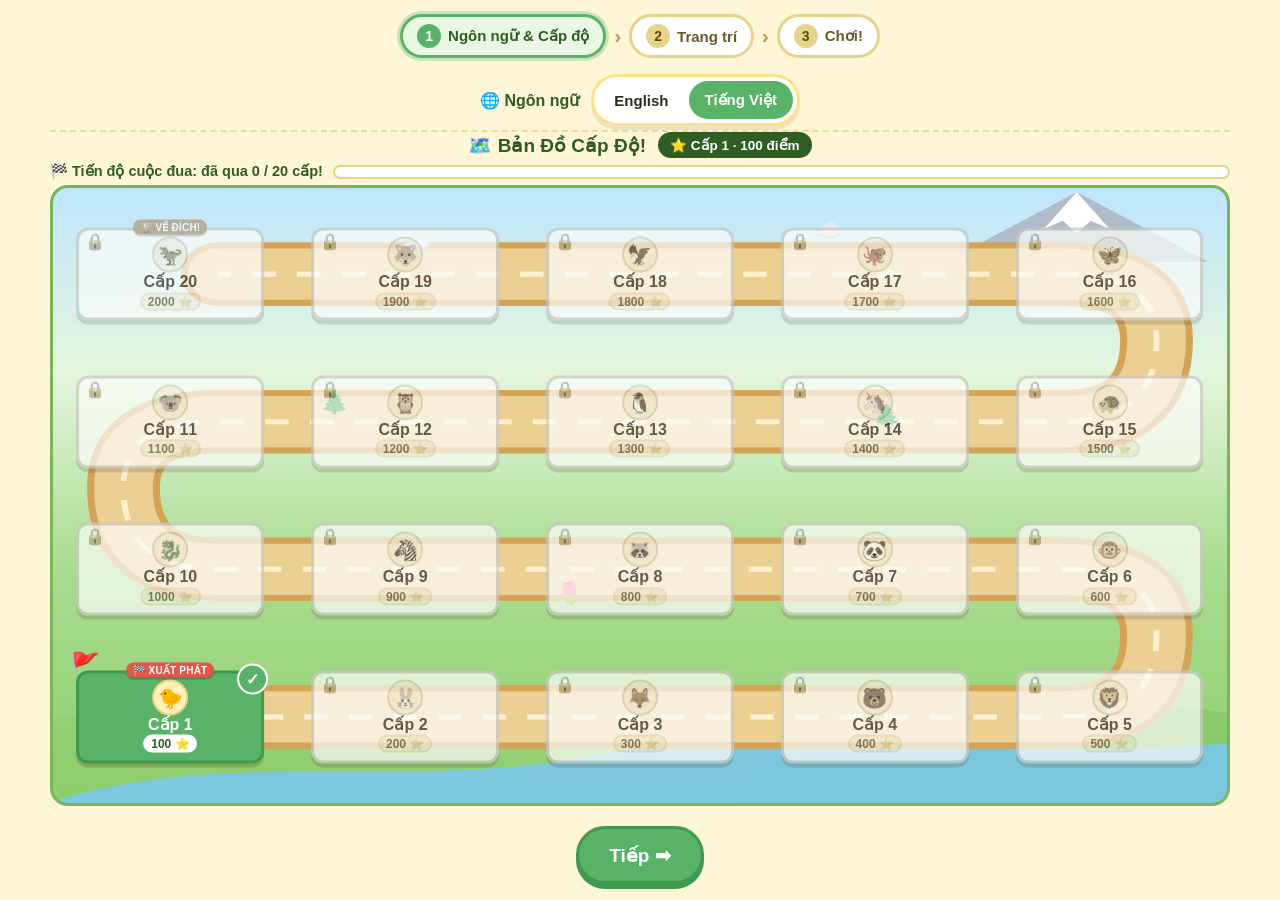
==== chess/index.html @ 185e43aa "feat(chess): add 20-level Chess for Kids game at /chess" ====
<!doctype html>
<html lang="vi">
<head>
<meta charset="utf-8"/>
<meta name="viewport" content="width=device-width, initial-scale=1, viewport-fit=cover"/>
<meta name="color-scheme" content="light dark"/>
<link rel="icon" href="data:,"/>
<title>Chess for Kids</title>
<style>
:root{
  --bg:#eae7de; --panel:#ffffff; --panel2:#f3f1ea; --text:#1f1e1b; --muted:#6f6c66; --line:#ddd8cc;
  --green:#779952; --green-dark:#5d8742; --green-btn:#81b64c; --accent:#779952;
  --light-sq:#eeeed2; --dark-sq:#769656; --selected:#f6f669; --last:rgba(255,213,79,.55); --frame:#5d4630;
  --shadow:0 10px 30px rgba(0,0,0,.14);
}
/* Colours follow the IN-APP Light / Dark / Auto choice ONLY (the
   data-effective-theme attribute the theme code sets on <body>) — never
   the phone's own system setting directly. This block used to flip the
   shared --text / --muted / --panel variables to near-white whenever
   the PHONE was in dark mode, even when the game itself was set to
   Light: every hard-coded white surface (player bars, the game
   buttons, the 2D/3D toggle, Your Moves) kept its white background but
   inherited near-white text — "Pip Gà Con", Đi lại, Lật bàn, Giúp
   mình, Xin hòa and Xin thua all washed out to pale-on-white. Auto
   mode still follows the system, through effectiveTheme() in the
   script, which sets data-effective-theme before these variables are
   read. The dark variable set lives on the body[data-effective-theme=
   "dark"] rule in the dark-theme section below. */
body[data-effective-theme="light"]{ --bg:#eae7de; --panel:#ffffff; --panel2:#fff1b8; --text:#1f1e1b; --muted:#6f6c66; --line:#ddd8cc; --shadow:0 10px 30px rgba(0,0,0,.14); }
*{box-sizing:border-box}
body{margin:0;font-family: -apple-system, BlinkMacSystemFont,"Segoe UI",Helvetica,Arial,sans-serif;background:var(--bg);color:var(--text)}
button,select{font:inherit}
button{min-height:40px}
.app{max-width:1120px;margin:0 auto;padding:16px 14px 28px;display:flex;gap:20px;align-items:flex-start;justify-content:center}
.board-col{flex:1;max-width:640px;min-width:0}
.panel{width:340px;flex-shrink:0;background:var(--panel);border:1px solid var(--line);border-radius:14px;box-shadow:var(--shadow);overflow:hidden}
.player-bar{display:flex;align-items:center;gap:10px;padding:8px 2px}
.avatar{width:38px;height:38px;border-radius:8px;display:grid;place-items:center;font-size:22px;background:#5a4632;color:#fff;flex-shrink:0}
.avatar.you{background:#779952}
.player-meta{flex:1;min-width:0}
.player-name{font-weight:700;font-size:15px;display:flex;gap:8px;align-items:center}
.badge{font-size:11px;font-weight:700;letter-spacing:.04em;text-transform:uppercase;background:var(--panel2);border:1px solid var(--line);padding:2px 6px;border-radius:999px;color:var(--muted)}
.captured{font-size:18px;letter-spacing:1px;line-height:1;min-height:20px;color:var(--text);white-space:nowrap;overflow:hidden;text-overflow:ellipsis}
.captured .cap-b{color:#111;text-shadow:0 0 1px #fff,0 1px 1px rgba(0,0,0,.4)}
.captured .cap-w{color:#fff;text-shadow:0 0 2px #000,0 1px 2px rgba(0,0,0,.6)}
.mat{font-size:13px;color:var(--muted);font-weight:700}
.clock{font-variant-numeric:tabular-nums;font-weight:800;font-size:18px;background:var(--panel);border:1px solid var(--line);padding:6px 10px;border-radius:8px;min-width:76px;text-align:center}
.clock.low{background:#b33a2b;color:#fff;border-color:#b33a2b}
.clock.active{outline:2px solid var(--green)}
.board-row{display:flex;gap:10px;align-items:stretch}
.eval-track{width:22px;background:#403f3d;border-radius:6px;position:relative;overflow:hidden;flex-shrink:0;border:1px solid rgba(0,0,0,.25)}
.eval-fill{position:absolute;left:0;right:0;bottom:0;background:#f8f8f8;transition:height .35s ease}
.eval-label{position:absolute;left:50%;transform:translateX(-50%);font-size:10px;font-weight:800;z-index:2}
.eval-label.top{top:4px;color:#f8f8f8}.eval-label.bot{bottom:4px;color:#222}
.board{flex:1;aspect-ratio:1/1;display:grid;grid-template-columns:repeat(8,1fr);grid-template-rows:repeat(8,1fr);border-radius:10px;overflow:hidden;box-shadow:var(--shadow);border:4px solid var(--frame);user-select:none;touch-action:manipulation;position:relative;background:var(--dark-sq)}
/* ---- view toolbar + 3D stage ---- */
.viewbar{display:flex;align-items:center;gap:10px;margin:2px 0 8px}
.viewbar .vlabel{font-size:12px;font-weight:800;letter-spacing:.06em;text-transform:uppercase;color:var(--muted)}
.view-toggle{display:flex;background:var(--panel);border:1px solid var(--line);border-radius:10px;padding:3px;gap:3px}
.view-toggle button{border:0;background:transparent;color:var(--text);font-weight:800;padding:8px 18px;border-radius:8px;cursor:pointer;min-height:38px}
.view-toggle button[aria-pressed="true"]{background:var(--green);color:#fff}
.viewbar .spacer{flex:1}
.view-note{font-size:12.5px;color:var(--muted)}
.board3d-wrap{position:relative;border-radius:10px;overflow:hidden;border:4px solid var(--frame);box-shadow:var(--shadow);background:#79a95c;aspect-ratio:1/1}
.board3d-wrap[hidden]{display:none}
.board-row[hidden]{display:none}
.board3d-host{position:absolute;inset:0}
.board3d-host canvas{display:block;width:100%;height:100%;touch-action:none;cursor:grab}
.board3d-host canvas:active{cursor:grabbing}
.board3d-bar{position:absolute;left:10px;right:10px;bottom:10px;display:flex;gap:8px;align-items:center;justify-content:space-between;pointer-events:none}
.board3d-hint{background:rgba(20,26,16,.78);color:#f2f5ec;font-size:12.5px;padding:7px 10px;border-radius:8px}
.board3d-bar button{pointer-events:auto;border:0;background:rgba(255,255,255,.92);color:#1c2415;font-weight:800;padding:8px 12px;border-radius:8px;cursor:pointer}
.webgl-error{position:absolute;inset:0;display:grid;place-items:center;padding:24px;text-align:center;color:#fff;background:#4a6741;font-size:14px;line-height:1.5}
/* ---- piece styles (2D) ---- */
body[data-pieces="outline"] .piece{font-family:"Segoe UI Symbol","Noto Sans Symbols 2",serif}
body[data-pieces="outline"] .piece.w{color:#fff;-webkit-text-stroke:1.5px #20242a;text-shadow:0 2px 2px rgba(0,0,0,.35)}
body[data-pieces="outline"] .piece.b{color:#20242a;text-shadow:0 1px 1px rgba(255,255,255,.3)}
body[data-pieces="modern"] .piece{font-family:Arial,"Helvetica Neue",sans-serif;font-weight:900;transform:scale(1.06)}
body[data-pieces="modern"] .piece.w{color:#ffffff;text-shadow:0 0 0 #111, -1.5px 0 0 #111,1.5px 0 0 #111,0 -1.5px 0 #111,0 2.5px 2px rgba(0,0,0,.45)}
body[data-pieces="modern"] .piece.b{color:#2b2118;text-shadow:0 0 0 #000,0 2px 2px rgba(0,0,0,.4)}
body[data-pieces="wood"] .piece{font-family:Georgia,"Times New Roman",serif}
body[data-pieces="wood"] .piece.w{color:#f3d9a4;text-shadow:0 0 2px #5a3a14,0 2px 2px rgba(0,0,0,.5)}
body[data-pieces="wood"] .piece.b{color:#4a2c14;text-shadow:0 0 1px #1d0f04,0 1px 1px rgba(255,220,160,.35)}
/* ---- theme swatches + piece style picker ---- */
.swatches{display:grid;grid-template-columns:1fr 1fr;gap:8px}
.swatch{display:flex;align-items:center;gap:9px;padding:8px;border-radius:10px;border:2px solid var(--line);background:var(--panel2);color:var(--text);font-weight:700;cursor:pointer;text-align:left}
.swatch[aria-pressed="true"]{border-color:var(--green);box-shadow:0 0 0 2px color-mix(in srgb,var(--green) 35%, transparent)}
.swatch .mini{width:30px;height:30px;border-radius:6px;display:grid;grid-template-columns:1fr 1fr;grid-template-rows:1fr 1fr;overflow:hidden;flex-shrink:0;border:1px solid rgba(0,0,0,.25)}
.swatch small{display:block;color:var(--muted);font-weight:600}
.piece-pills{display:grid;grid-template-columns:repeat(3,1fr);gap:6px}
.piece-pills .pill{min-width:0;padding:7px 4px;font-size:13px}
.piece-pills .pglyph{font-size:26px;line-height:1.15;display:block}
.settings-note{font-size:12.5px;color:var(--muted);margin-top:8px;line-height:1.45}
.sq{position:relative;display:grid;place-items:center;cursor:pointer;border:0;padding:0;min-height:0}
.sq.light{background:var(--light-sq)} .sq.dark{background:var(--dark-sq)}
.sq.last::before{content:"";position:absolute;inset:0;background:var(--last)}
.sq.selected::before{content:"";position:absolute;inset:0;background:rgba(246,246,105,.75)}
.sq.check::before{content:"";position:absolute;inset:0;background:radial-gradient(circle at center, #ff5a4e 0 45%, rgba(255,90,78,.15) 72%)}
.sq .dot{position:absolute;width:28%;height:28%;border-radius:50%;background:rgba(20,60,20,.28);z-index:3;pointer-events:none}
.sq .ring{position:absolute;inset:4%;border-radius:50%;border:5px solid rgba(20,60,20,.32);z-index:3;pointer-events:none}
.sq.hint-move{box-shadow:inset 0 0 0 4px #81b64c}
/* ---- capture / kill animation (2D) — quick, ~460ms, never blocks play ---- */
.piece.cap-attacker{animation:capHop .46s ease-out;z-index:6}
@keyframes capHop{0%{transform:translate(var(--cap-dx,0%),var(--cap-dy,0%)) scale(1)}55%{transform:translate(0,-22%) scale(1.12)}78%{transform:translate(0,5%) scale(.96)}100%{transform:translate(0,0) scale(1)}}
.piece.cap-victim{position:absolute;inset:0;display:grid;place-items:center;z-index:5;pointer-events:none;animation:capVictim .46s ease-in forwards}
@keyframes capVictim{0%{transform:scale(1) rotate(0deg);opacity:1}30%{transform:scale(1.3) rotate(24deg);opacity:1}100%{transform:scale(.15) rotate(170deg) translateY(10%);opacity:0}}
.cap-sparkle{position:absolute;inset:0;display:grid;place-items:center;font-size:clamp(20px,4vw,34px);z-index:7;pointer-events:none;animation:capSparkle .46s ease-out forwards}
@keyframes capSparkle{0%{transform:scale(.4) rotate(0deg);opacity:0}35%{opacity:1;transform:scale(1.15) rotate(10deg)}100%{transform:scale(1.4) rotate(-8deg);opacity:0}}
.sq.cap-square{animation:capShake .4s ease-in-out}
@keyframes capShake{0%,100%{transform:translate(0,0)}25%{transform:translate(1.5px,-1.5px)}50%{transform:translate(-1.5px,1px)}75%{transform:translate(1px,1.5px)}}
@media (prefers-reduced-motion: reduce){ .piece.cap-attacker,.piece.cap-victim,.cap-sparkle,.sq.cap-square{animation:none !important} .piece.cap-victim,.cap-sparkle{display:none !important} }
.coord{position:absolute;font-size:clamp(9px,1.6vw,12px);font-weight:800;z-index:2;pointer-events:none}
.coord.file{right:4px;bottom:3px}.coord.rank{left:4px;top:3px}
.sq.light .coord{color:var(--dark-sq)} .sq.dark .coord{color:var(--light-sq)}
.piece{position:relative;z-index:4;font-size:clamp(30px,7.2vw,52px);line-height:1;pointer-events:none;filter:drop-shadow(0 2px 1px rgba(0,0,0,.35))}
.piece.w{color:#fafafa;text-shadow:0 0 2px #000,0 2px 2px rgba(0,0,0,.5)}
.piece.b{color:#161616;text-shadow:0 0 1px #000,0 1px 1px rgba(255,255,255,.25)}
.status{margin-top:12px;padding:12px 14px;border-radius:10px;background:var(--panel);border:1px solid var(--line);display:flex;gap:10px;align-items:center;justify-content:space-between}
.status strong{font-size:15px}
.status span{color:var(--muted);font-size:13px}
.thinking{display:none;align-items:center;gap:8px;font-size:13px;color:var(--muted)}
.thinking.on{display:flex}
.thinking i{width:14px;height:14px;border-radius:50%;border:2px solid var(--line);border-top-color:var(--green);display:inline-block;animation:spin .7s linear infinite}
@keyframes spin{to{transform:rotate(360deg)}}
.panel-head{padding:16px 16px 10px}
.panel-head h1{font-size:22px;line-height:1.1;margin:0}
.panel-head p{margin:6px 0 0;color:var(--muted);font-size:13.5px;line-height:1.45}
.sec{padding:10px 16px}
.sec label{font-size:12px;font-weight:800;letter-spacing:.06em;text-transform:uppercase;color:var(--muted);display:block;margin-bottom:8px}
.pills{display:flex;gap:6px;flex-wrap:wrap}
.pill{flex:1;padding:9px 8px;border-radius:9px;border:1px solid var(--line);background:var(--panel2);color:var(--text);font-weight:700;cursor:pointer;min-width:74px}
.pill[aria-pressed="true"]{background:var(--green);color:#fff;border-color:var(--green-dark)}
.controls{display:grid;grid-template-columns:1fr 1fr;gap:8px;padding:6px 16px 12px}
.btn{border:1px solid var(--line);background:var(--panel2);color:var(--text);border-radius:9px;padding:10px 10px;font-weight:700;cursor:pointer}
.btn.primary{background:var(--green-btn);color:#fff;border-color:#6aa03e;font-size:16px;grid-column:1/-1;padding:13px}
.btn.primary:hover{background:#6ea843}
.btn:active{transform:translateY(1px)}
.btn:disabled{opacity:.55;cursor:not-allowed}
.moves-head{display:flex;justify-content:space-between;align-items:center;padding:10px 16px 6px;border-top:1px solid var(--line)}
.moves-head span{font-weight:800}
.moves-head small{color:var(--muted)}
.moves{max-height:300px;overflow:auto;padding:4px 10px 14px}
.moves table{width:100%;border-collapse:collapse;font-size:14px}
.moves td,.moves th{padding:6px 8px;text-align:left}
.moves th{color:var(--muted);font-size:12px;text-transform:uppercase;letter-spacing:.05em}
.moves tr.current td{background:var(--panel2);font-weight:800}
.moves td.num{color:var(--muted);width:36px}
.empty{color:var(--muted);font-size:13px;padding:10px 6px;line-height:1.5}
.panel-foot{padding:12px 16px 16px;border-top:1px solid var(--line);color:var(--muted);font-size:12.5px;line-height:1.5}
.modal{position:fixed;inset:0;background:rgba(0,0,0,.55);display:none;place-items:center;z-index:50;padding:16px}
.modal.open{display:grid}
.dialog{background:var(--panel);color:var(--text);border-radius:14px;padding:20px;max-width:420px;width:100%;box-shadow:var(--shadow);text-align:center}
.dialog h2{margin:0 0 8px;font-size:24px}
.dialog p{color:var(--muted);line-height:1.5;margin:0 0 16px}
.promo-grid{display:grid;grid-template-columns:repeat(4,1fr);gap:8px}
.promo-grid button{font-size:42px;padding:10px 4px;border-radius:10px;border:1px solid var(--line);background:var(--panel2);cursor:pointer}
@media (max-width:860px){
  .app{flex-direction:column;padding:10px 10px 22px}
  .board-col{width:100%;max-width:640px;margin:0 auto}
  .panel{width:100%;max-width:640px;margin:0 auto}
  .eval-track{display:none}
  .moves{max-height:220px}
  .piece{font-size:clamp(28px,10.5vw,48px)}
}
@media (prefers-reduced-motion: reduce){ .eval-fill{transition:none} .thinking i{animation:none} }
/* ===== KID MODE — simple + board locked ===== */
:root{ --bg:#fff6d8; --panel:#ffffff; --panel2:#fff1b8; --kid-green:#58b368; --kid-green-dark:#3f9a4e; --kid-yellow:#ffcc33; --kid-brown:#8b5a2b; }
body{ background:#fff6d8; font-family:"Comic Sans MS","Chalkboard SE","Segoe UI Rounded",-apple-system,BlinkMacSystemFont,"Segoe UI",sans-serif; }
.app{ flex-direction:column; align-items:center; max-width:620px; padding:14px 12px 24px; gap:12px; }
.board-col{ width:100%; max-width:580px; }
.kid-top{ text-align:center; margin:4px 0 10px; }
.kid-title{ font-size:32px; font-weight:900; line-height:1.1; color:#2f5d23; letter-spacing:.01em; }
.kid-sub{ font-size:17px; color:#6b5a2a; font-weight:700; margin-top:4px; }
.lock-pill{ display:inline-flex; align-items:center; gap:6px; margin-top:10px; background:#2f5d23; color:#fff; font-weight:900; font-size:14px; padding:8px 14px; border-radius:999px; }
.lock-pill small{ font-weight:700; opacity:.9; font-size:13px; }
/* hide everything that is too much for kids */
.eval-track,.clock,.captured,.badge,.mat,.panel-head,.sec,.panel-foot,#soundBtn{ display:none !important; }
/* Clocks stay hidden in casual (no-clock) games and appear in both
   player bars as soon as a time control is picked (body.clock-on). */
body.clock-on .clock{ display:block !important; }
/* Kid Mode view switch — big, chunky 2D / 3D toggle above the board */
.viewbar{ justify-content:center; margin:10px 0 12px; }
.viewbar .vlabel,.viewbar .view-note,.viewbar .spacer{ display:none !important; }
.view-toggle{ background:#fff; border:3px solid #ffe08a; border-radius:999px; padding:4px; gap:4px; box-shadow:0 4px 0 rgba(0,0,0,.08); }
.view-toggle button{ min-height:56px; padding:12px 32px; border-radius:999px; font-size:20px; font-weight:900; cursor:pointer; }
.view-toggle button[aria-pressed="true"]{ background:var(--kid-green); color:#fff; }
.board3d-wrap{ border:6px solid var(--kid-brown); border-radius:18px; box-shadow:0 8px 0 rgba(139,90,43,.25), 0 14px 28px rgba(0,0,0,.18); }
.board3d-bar{ justify-content:center; flex-wrap:wrap; }
#lockBtn{ border-radius:999px; font-weight:900; font-size:17px; min-height:52px; padding:12px 20px; background:var(--kid-green); color:#fff; border:3px solid var(--kid-green-dark); box-shadow:0 4px 0 var(--kid-green-dark); }
#lockBtn[aria-pressed="false"]{ background:#ffb703; border-color:#d99406; box-shadow:0 4px 0 #d99406; color:#3a2a00; }
.board3d-hint{ font-size:13px; font-weight:700; text-align:center; }
#resetCamBtn{ display:none !important; }
#motionBtn{ border-radius:999px; font-weight:900; }
.player-bar{ background:#fff; border:3px solid #ffe08a; border-radius:16px; padding:10px 12px; margin:8px 0; }
.avatar{ width:52px; height:52px; border-radius:50%; font-size:28px; }
.avatar.you{ background:var(--kid-green); }
.player-name{ font-size:20px; }
.player-name span:first-child{ font-size:20px; }
.board-row{ display:block; }
.board{ border:6px solid var(--kid-brown); border-radius:18px; box-shadow:0 8px 0 rgba(139,90,43,.25), 0 14px 28px rgba(0,0,0,.18); }
.piece{ font-size:clamp(36px,9vw,60px); }
.sq .dot{ width:32%; height:32%; background:rgba(47,93,35,.38); }
.sq .ring{ border-width:6px; border-color:rgba(47,93,35,.45); }
.coord{ display:none; }
.status{ border-radius:18px; border:3px solid var(--kid-yellow); padding:16px; text-align:center; justify-content:center; flex-direction:column; gap:6px; }
.status strong{ font-size:24px; display:block; }
.status span{ font-size:16px; color:#5a5340; line-height:1.4; display:block; }
.thinking{ justify-content:center; font-size:16px; font-weight:800; }
.panel{ width:100%; max-width:580px; background:transparent; border:0; box-shadow:none; overflow:visible; }
.controls{ display:grid; grid-template-columns:1fr 1fr; gap:12px; padding:0; }
.btn{ min-height:60px; border-radius:999px; font-size:18px; font-weight:900; border:3px solid #e6d48a; background:#fff; box-shadow:0 4px 0 rgba(0,0,0,.12); }
.btn.primary{ grid-column:1/-1; background:var(--kid-green); border-color:var(--kid-green-dark); color:#fff; font-size:22px; min-height:68px; box-shadow:0 6px 0 var(--kid-green-dark); }
#hintBtn{ background:#fff3a6; }
#hintBtn:disabled,#undoBtn:disabled{ background:#e8e4d8; color:#8a8578; border-color:#d8d2c0; box-shadow:none; opacity:.65; cursor:not-allowed; }
#undoBtn{ background:#fff; }
.kid-help{ text-align:center; font-size:15px; font-weight:700; color:#6b5a2a; line-height:1.5; margin-top:14px; padding:0 8px; }
.dialog{ border-radius:22px; border:4px solid var(--kid-yellow); }
.dialog h2{ font-size:28px; }
.promo-grid button{ border-radius:16px; min-height:72px; }
@media (max-width:860px){ .app{ padding:10px 10px 20px; } .kid-title{ font-size:28px; } .piece{ font-size:clamp(32px,10.5vw,54px); } }
/* ===== KID MODE — original chess characters (2D) + board colour picker ===== */
.piece{ font-size:clamp(36px,9vw,60px); line-height:1; }
.piece.w{ color:#fafafa; text-shadow:0 0 2px #000,0 2px 2px rgba(0,0,0,.5); }
.piece.b{ color:#161616; text-shadow:0 0 1px #000,0 1px 1px rgba(255,255,255,.25); }
.kid-animals{ text-align:center; font-size:14.5px; font-weight:800; color:#5a4a22; line-height:2; margin-top:10px; padding:8px 6px; background:#fff; border:3px solid #ffe08a; border-radius:16px; }
.kid-animals span{ white-space:nowrap; margin:0 3px; }
.kid-custom{ background:#fff; border:3px solid #ffe08a; border-radius:20px; padding:16px 14px 14px; margin-top:14px; box-shadow:0 6px 0 rgba(139,90,43,.18); color:#2f2a1e; text-align:center; }
.kid-custom h2{ margin:0 0 4px; font-size:22px; font-weight:900; color:#2f5d23; }
.kid-custom p{ margin:0 0 6px; font-size:14px; font-weight:700; color:#6b5a2a; line-height:1.4; }
.kid-custom .kc-label{ font-size:15px; font-weight:900; color:#2f5d23; text-align:left; margin:12px 2px 8px; }
.kid-colors{ display:grid; grid-template-columns:1fr 1fr; gap:10px; }
.kid-swatch{ position:relative; display:flex; align-items:center; gap:10px; min-height:58px; padding:8px 10px; border-radius:16px; border:3px solid #e6d48a; background:#fffdf4; color:#2f2a1e; font-weight:900; font-size:16px; cursor:pointer; text-align:left; }
.kid-swatch .kid-mini{ width:34px; height:34px; border-radius:8px; display:grid; grid-template-columns:1fr 1fr; grid-template-rows:1fr 1fr; overflow:hidden; flex-shrink:0; border:2px solid rgba(0,0,0,.25); }
.kid-swatch[aria-pressed="true"], .kid-piece-btn[aria-pressed="true"]{ border-color:var(--kid-green); background:#e9f7e4; box-shadow:0 0 0 3px rgba(88,179,104,.35); }
.kid-swatch[aria-pressed="true"]::after, .kid-piece-btn[aria-pressed="true"]::after{ content:"✓"; position:absolute; top:-9px; right:-6px; width:24px; height:24px; border-radius:50%; background:var(--kid-green); color:#fff; font-size:15px; font-weight:900; display:grid; place-items:center; border:2px solid #fff; }
.kid-pieces{ display:grid; grid-template-columns:1fr; gap:10px; }
.kid-piece-btn{ position:relative; display:flex; align-items:center; justify-content:center; gap:12px; min-height:78px; padding:10px 12px; border-radius:16px; border:3px solid #e6d48a; background:#fffdf4; color:#2f2a1e; font-weight:900; font-size:17px; cursor:pointer; }
.kid-piece-btn .kid-preview{ font-size:40px; line-height:1; color:#161616; text-shadow:0 1px 1px rgba(0,0,0,.3); }
/* ===== PIECE COLOURS — 4 choices for your pieces, 4 for the computer's ===== */
.pc-grid{ display:grid; grid-template-columns:1fr 1fr; gap:10px; }
.pc-swatch{ position:relative; display:flex; align-items:center; gap:10px; min-height:66px; padding:8px 10px; border-radius:16px; border:3px solid #e6d48a; background:#fffdf4; color:#2f2a1e; font-weight:900; font-size:15.5px; cursor:pointer; text-align:left; }
.pc-swatch .pc-preview{ display:flex; align-items:flex-end; flex-shrink:0; filter:drop-shadow(0 2px 1px rgba(0,0,0,.3)); }
.pc-swatch .pc-pv{ display:block; }
.pc-swatch .pc-pv svg{ display:block; }
.pc-swatch .pc-pv-k svg{ width:42px; height:42px; }
.pc-swatch .pc-pv-p svg{ width:31px; height:31px; margin-left:-9px; }
.pc-swatch[aria-pressed="true"]{ border-color:var(--kid-green); background:#e9f7e4; box-shadow:0 0 0 3px rgba(88,179,104,.35); }
.pc-swatch[aria-pressed="true"]::after{ content:"✓"; position:absolute; top:-9px; right:-6px; width:24px; height:24px; border-radius:50%; background:var(--kid-green); color:#fff; font-size:15px; font-weight:900; display:grid; place-items:center; border:2px solid #fff; }
body[data-effective-theme="dark"] .pc-swatch{ background:#2f3a26; border-color:#5d6f47; color:#f2eeda; }
body[data-effective-theme="dark"] .pc-swatch[aria-pressed="true"]{ background:#354a2a; border-color:#7bc47a; }
@media (max-height:980px){ .pc-swatch{ min-height:54px; } .pc-swatch .pc-pv-k svg{ width:34px; height:34px; } .pc-swatch .pc-pv-p svg{ width:25px; height:25px; } }
/* ===== WIDE LAYOUT + LANGUAGE + COORDINATES + STEPS PANEL + UX POLISH ===== */
.app{ flex-direction:row; flex-wrap:wrap; align-items:flex-start; justify-content:center; max-width:none; width:100%; padding:20px 24px 36px; gap:24px; }
.board-col{ flex:1 1 560px; max-width:1060px; min-width:0; }
.panel{ flex:0 1 400px; width:auto; max-width:460px; min-width:320px; display:flex; flex-direction:column; gap:0; }
.panel .controls{ order:3; margin-top:16px; }
.panel .kid-custom{ order:4; }
/* language switch */
.lang-bar{ display:flex; align-items:center; justify-content:center; gap:12px; flex-wrap:wrap; margin:2px 0 8px; }
.lang-label{ font-weight:900; color:#2f5d23; font-size:16px; }
.lang-toggle{ display:flex; background:#fff; border:3px solid #ffe08a; border-radius:999px; padding:4px; gap:4px; box-shadow:0 4px 0 rgba(0,0,0,.08); }
.lang-toggle button{ border:0; background:transparent; color:#2f2a1e; min-height:48px; padding:10px 22px; border-radius:999px; font-weight:900; font-size:16px; cursor:pointer; }
.lang-toggle button[aria-pressed="true"]{ background:var(--kid-green); color:#fff; }
/* board coordinates — A–H top & bottom, 1–8 left & right */
.coord-frame{ display:grid; grid-template-columns:32px 1fr 32px; grid-template-rows:32px auto 32px; width:100%; max-width:1020px; margin:0 auto; }
.coord-frame .board{ width:100%; min-width:0; }
.coord-files{ display:grid; grid-template-columns:repeat(8,1fr); }
.coord-ranks{ display:grid; grid-template-rows:repeat(8,1fr); }
.coord-files span,.coord-ranks span{ display:grid; place-items:center; font-weight:900; font-size:19px; color:#2f5d23; }
.coord-help{ text-align:center; font-size:15px; font-weight:700; color:#6b5a2a; line-height:1.5; margin:8px auto 0; max-width:1020px; }
.board3d-wrap{ max-width:1020px; margin:0 auto; width:100%; }
/* play steps — card at the top of the right panel */
.moves-head{ background:#fff; border:3px solid #ffe08a; border-bottom:0; border-radius:20px 20px 0 0; padding:14px 18px 8px; display:flex; justify-content:space-between; align-items:baseline; gap:10px; margin-top:0; }
.moves-head span{ font-size:20px; font-weight:900; color:#2f5d23; }
.moves-head small{ color:#6b5a2a; font-weight:700; font-size:13px; text-align:right; }
.moves{ background:#fff; border:3px solid #ffe08a; border-top:0; border-radius:0 0 20px 20px; max-height:430px; overflow:auto; padding:4px 12px 14px; box-shadow:0 6px 0 rgba(139,90,43,.18); }
.moves table{ font-size:16px; }
.moves td,.moves th{ padding:8px 10px; }
.moves th{ color:#6b5a2a; font-size:13px; }
.moves tr.current td{ background:#e9f7e4; font-weight:900; }
.moves td.num{ color:#6b5a2a; font-weight:800; width:44px; }
.moves .empty{ font-size:15px; color:#6b5a2a; padding:12px 6px; }
/* ===== YOUR MOVES + YOUR TURN — RIGHT SIDE OF THE BOARD + 5 LEVELS BY POINTS ===== */
.panel .status{ order:1; margin-top:0; width:100%; }
.panel .moves-wrap{ order:2; width:100%; margin:16px 0 0; }
.moves-wrap .moves-head{ justify-content:center; align-items:center; text-align:center; flex-direction:column; gap:3px; padding:16px 18px 10px; }
.moves-wrap .moves-head span{ font-size:25px; }
.moves-wrap .moves-head small{ text-align:center; font-size:14px; }
.moves-wrap .moves{ max-height:380px; padding:6px 14px 16px; }
.moves-wrap .moves table{ font-size:16px; width:100%; margin:0; }
.moves-wrap .moves td,.moves-wrap .moves th{ text-align:left; }
.moves-wrap .moves td.num{ text-align:right; width:44px; }
.moves-wrap .moves .empty{ text-align:center; font-size:15.5px; padding:14px 8px; }
/* level picker — big, simple, kid-friendly */
.level-picker{ background:#fff; border:3px solid #ffe08a; border-radius:20px; padding:14px 14px 12px; margin:12px auto 4px; box-shadow:0 6px 0 rgba(139,90,43,.18); text-align:center; max-width:1020px; }
.level-head{ display:flex; flex-wrap:wrap; justify-content:center; align-items:center; gap:8px 12px; margin-bottom:12px; }
.level-title{ font-size:23px; font-weight:900; color:#2f5d23; }
.level-current{ display:inline-flex; align-items:center; background:#2f5d23; color:#fff; font-weight:900; font-size:16px; padding:8px 16px; border-radius:999px; }
.level-grid{ display:grid; grid-template-columns:repeat(5,1fr); gap:10px; }
.level-btn{ position:relative; min-height:96px; padding:10px 6px 12px; border-radius:16px; border:3px solid #e6d48a; background:#fffdf4; color:#2f2a1e; font-weight:900; cursor:pointer; display:flex; flex-direction:column; align-items:center; justify-content:center; gap:3px; }
.level-btn .lvl-name{ font-size:20px; line-height:1.1; }
.level-btn .lvl-pts{ font-size:17px; line-height:1; color:#7a5c00; background:#fff1b8; border:2px solid #ffe08a; border-radius:999px; padding:5px 12px; margin-top:5px; }
.level-btn .lvl-diff{ font-size:13.5px; font-weight:800; color:#6b5a2a; }
.level-btn[aria-pressed="true"]{ background:var(--kid-green); border-color:var(--kid-green-dark); color:#fff; box-shadow:0 5px 0 var(--kid-green-dark); }
.level-btn[aria-pressed="true"] .lvl-diff{ color:#fff; }
.level-btn[aria-pressed="true"] .lvl-pts{ background:#fff; border-color:#fff; color:#2f5d23; }
.level-btn[aria-pressed="true"]::after{ content:"✓"; position:absolute; top:-10px; right:-7px; width:27px; height:27px; border-radius:50%; background:var(--kid-green); color:#fff; font-size:16px; font-weight:900; display:grid; place-items:center; border:2px solid #fff; }
.level-note{ margin:10px 0 0; font-size:14px; font-weight:700; color:#6b5a2a; line-height:1.4; }
.level-chip{ display:inline-flex; align-items:center; background:#fff1b8; border:2px solid #e6d48a; color:#5a4a00; font-size:13.5px; font-weight:900; padding:4px 11px; border-radius:999px; white-space:nowrap; }
.player-name{ flex-wrap:wrap; }
@media (max-width:640px){
  .level-grid{ grid-template-columns:repeat(2,1fr); }
  .level-btn:last-child{ grid-column:1/-1; }
  .level-btn{ min-height:88px; }
  .level-title{ font-size:20px; }
  .moves-wrap .moves-head span{ font-size:24px; }
  .moves-wrap .moves table{ font-size:16px; }
}
/* UX polish: hierarchy, feedback, focus, touch targets */
.piece{ font-size:clamp(40px,5.6vw,86px); }
.sq.selected{ box-shadow:inset 0 0 0 5px #e8a100; }
.sq{ transition:box-shadow .12s ease; }
.status{ min-height:96px; }
button:focus-visible,.sq:focus-visible{ outline:4px solid #2f5d23; outline-offset:2px; }
.btn,.kid-swatch,.kid-piece-btn,.lang-toggle button,.view-toggle button{ transition:transform .08s ease, background .15s ease; }
.btn:active,.kid-swatch:active,.kid-piece-btn:active{ transform:translateY(2px); }
@media (max-width:1023px){
  .app{ flex-direction:column; align-items:stretch; padding:14px 12px 26px; gap:14px; }
  .board-col,.panel{ width:100%; max-width:760px; margin:0 auto; flex:none; min-width:0; }
  .moves{ max-height:300px; }
}
@media (max-width:640px){
  .piece{ font-size:clamp(30px,10vw,48px); }
  .coord-frame{ grid-template-columns:22px 1fr 22px; grid-template-rows:22px auto 22px; }
  .coord-files span,.coord-ranks span{ font-size:14px; }
  .coord-help{ font-size:13.5px; }
  .lang-toggle button{ padding:10px 16px; }
  .kid-title{ font-size:27px; }
}
/* ===== FIT THE SCREEN — no sideways scrolling, board sized to the viewport ===== */
html,body{ overflow-x:hidden; max-width:100%; }
.app{ width:100%; max-width:100%; box-sizing:border-box; }
.board-col,.panel,.player-bar,.level-picker,.moves-wrap{ min-width:0; max-width:100%; }
.level-chip{ white-space:normal; text-align:center; }
.moves table{ table-layout:fixed; width:100%; }
.moves td{ overflow-wrap:anywhere; }
/* Board (with its A–H / 1–8 coordinate frame) never wider than its column
   and never taller than the screen, so it always fits in full. */
.coord-frame{ width:min(100%, calc(100vh - 48px)); width:min(100%, calc(100dvh - 48px)); }
.board3d-wrap{ width:min(100%, calc(100vh - 48px)); width:min(100%, calc(100dvh - 48px)); }
@media (min-width:1024px){
  /* Right-side panel takes a fixed share; the board column gets — and is
     capped at — everything that is left, so the panel can never push
     the board off-screen. */
  .app{ flex-wrap:nowrap; }
  .board-col{ flex:1 1 auto; max-width:calc(100% - 364px); }
  .panel{ flex:0 0 340px; width:340px; max-width:340px; min-width:0; }
}
@media (max-width:1023px){
  /* Narrow screens: panel stacks below the board, both full-width. */
  .app{ flex-wrap:wrap; }
  .board-col,.panel{ flex:0 0 auto; width:100%; max-width:640px; min-width:0; }
}
@media (max-width:640px){
  .app{ padding:10px 8px 20px; }
  .level-btn .lvl-pts{ padding:4px 8px; font-size:15px; }
  .view-toggle button{ padding:12px 22px; }
}
/* ===== LOCKED FIT — no page scroll ever; the board takes the space that is
   left, the right panel is vertically CENTRED with the board, and only the
   Your Moves list itself may scroll (inside its own card). ===== */
html,body{ height:100%; }
body{ height:100vh; height:100dvh; overflow:hidden; overscroll-behavior:none; }
.app{ height:100%; max-height:100dvh; align-items:stretch; flex-wrap:nowrap; padding:14px 16px 16px; gap:18px; }
.board-col{ display:flex; flex-direction:column; height:100%; min-height:0; }
.board-col>*{ flex-shrink:0; }
.board-col>.stage{ flex:1 1 auto; min-height:0; flex-shrink:1; }
.stage{ width:100%; container-type:size; display:flex; align-items:center; justify-content:center; }
.board-row{ width:100%; height:100%; display:flex; align-items:center; justify-content:center; }
.coord-frame{ grid-template-rows:32px 1fr 32px; width:min(100%,94dvh); height:min(100%,94dvh); width:min(100cqw,100cqh); height:min(100cqw,100cqh); margin:0 auto; }
.coord-frame .board{ width:100%; height:100%; }
.board3d-wrap{ width:min(100%,94dvh); height:min(100%,94dvh); width:min(100cqw,100cqh); height:min(100cqw,100cqh); margin:0 auto; aspect-ratio:auto; flex:none; }
.piece{ font-size:calc((min(100cqw,100cqh) - 64px)*0.104); }
/* right panel: centred vertically with the board; if it is ever taller than
   the screen, the moves list (and only the moves list) gives up height */
.panel{ align-self:center; max-height:100%; min-height:0; }
.panel .status,.panel .controls,.panel .kid-custom{ flex-shrink:0; }
.panel .moves-wrap{ display:flex; flex-direction:column; flex:1 1 auto; min-height:0; }
.moves-wrap .moves{ flex:1 1 auto; min-height:0; max-height:320px; overflow-y:auto; overflow-x:hidden; }
/* Play Mode buttons in the view bar */
.viewbar{ flex-wrap:wrap; }
#playModeBtn{ border-radius:999px; font-weight:900; cursor:pointer; min-height:56px; padding:12px 22px; font-size:18px; background:var(--kid-green); color:#fff; border:3px solid var(--kid-green-dark); box-shadow:0 4px 0 var(--kid-green-dark); }
/* ONE toggle button: while in Play Mode the same button IS the Exit —
   amber with dark text, always visible at the top next to Settings/Auto. */
body.play-mode #playModeBtn{ background:#ffb703; color:#3a2a00; border-color:#d99406; box-shadow:0 4px 0 #d99406; }
/* Step 3 IS the play screen, so there the button is the Exit button too —
   same amber Exit styling, even before Play Mode is toggled on. */
body[data-step="3"] #playModeBtn{ background:#ffb703; color:#3a2a00; border-color:#d99406; box-shadow:0 4px 0 #d99406; }
/* PLAY MODE — just the game: board central and as big as the screen allows,
   Your turn + Your Moves on the right, centred with the board */
body.play-mode .lang-bar, body.play-mode .kid-top, body.play-mode .level-picker,
body.play-mode .coord-help, body.play-mode .kid-help, body.play-mode .kid-animals,
body.play-mode .kid-custom{ display:none !important; }
body.play-mode .moves-wrap .moves{ max-height:52dvh; }
/* Compact tier for shorter screens, so nothing is ever cut off */
@media (max-height:980px){
  .app{ padding:10px 14px 12px; gap:14px; }
  .kid-sub,.level-note{ display:none !important; }
  .kid-title{ font-size:24px; }
  .kid-top{ margin:0 0 4px; }
  .lock-pill{ margin-top:6px; padding:5px 12px; font-size:12.5px; }
  .lang-bar{ margin:0 0 2px; }
  .lang-toggle button{ min-height:38px; padding:6px 16px; font-size:15px; }
  .level-picker{ padding:9px 12px; margin:6px auto 2px; }
  .level-head{ margin-bottom:6px; }
  .level-title{ font-size:19px; }
  .level-current{ font-size:13.5px; padding:5px 12px; }
  .level-btn{ min-height:64px; padding:6px 4px 8px; }
  .level-btn .lvl-name{ font-size:16px; }
  .level-btn .lvl-pts{ font-size:13.5px; padding:2px 9px; margin-top:3px; }
  .level-btn .lvl-diff{ font-size:11.5px; }
  .player-bar{ padding:6px 10px; margin:4px 0; }
  .avatar{ width:42px; height:42px; font-size:24px; }
  .player-name{ font-size:16.5px; }
  .viewbar{ margin:4px 0 6px; }
  .view-toggle button{ min-height:44px; padding:8px 24px; font-size:17px; }
  #playModeBtn{ min-height:48px; padding:9px 18px; font-size:16px; }
  .coord-help{ font-size:12.5px; margin-top:4px; }
  .kid-help{ font-size:13px; margin-top:8px; }
  .kid-help br{ display:none; }
  .kid-animals{ font-size:12.5px; padding:5px 6px; margin-top:8px; line-height:1.5; }
  .status{ min-height:0; padding:10px 12px; }
  .status strong{ font-size:20px; }
  .status span{ font-size:14px; }
  .moves-wrap .moves-head{ padding:10px 14px 6px; }
  .moves-wrap .moves-head span{ font-size:21px; }
  .btn{ min-height:50px; font-size:16px; }
  .btn.primary{ min-height:56px; font-size:19px; }
  .panel .controls{ margin-top:10px; gap:9px; }
  .kid-custom{ padding:12px 12px 10px; margin-top:10px; }
  .kid-custom h2{ font-size:19px; }
  .kid-custom p{ font-size:12.5px; }
  .kid-custom .kc-label{ margin:8px 2px 6px; font-size:13.5px; }
  .kid-swatch{ min-height:46px; font-size:14.5px; }
  .kid-piece-btn{ min-height:54px; font-size:15.5px; }
  .kid-piece-btn .kid-preview{ font-size:30px; }
}
@media (max-height:800px){
  .coord-help,.kid-custom{ display:none !important; }
  .level-btn{ min-height:56px; }
}
/* Phones / narrow screens: everything stacks and still fits — no scrolling */
@media (max-width:1023px){
  .app{ flex-direction:column; flex-wrap:nowrap; padding:10px 10px 12px; gap:10px; }
  .board-col{ flex:1 1 auto; min-height:0; width:100%; max-width:640px; height:auto; }
  .panel{ flex:0 1 auto; min-height:0; width:100%; max-width:640px; align-self:center; }
  .coord-help,.kid-custom{ display:none !important; }
  .moves-wrap .moves{ max-height:150px; }
  body.play-mode .moves-wrap .moves{ max-height:150px; }
}
@media (max-width:640px){
  .lang-label{ display:none; }
  .lang-bar{ justify-content:center; margin:0; }
  .lock-pill{ display:none; }
  .kid-top{ margin:0; }
  .kid-title{ font-size:22px; }
  .level-picker{ padding:7px 8px; margin:4px auto 0; }
  .level-head{ margin-bottom:5px; gap:6px; }
  .level-title{ font-size:16.5px; }
  .level-current{ font-size:12px; padding:4px 9px; }
  .level-grid{ grid-template-columns:repeat(5,1fr); gap:5px; }
  .level-btn{ min-height:52px; padding:5px 2px 6px; border-radius:12px; }
  .level-btn .lvl-name{ font-size:12px; }
  .level-btn .lvl-pts{ font-size:11.5px; padding:1px 6px; margin-top:2px; }
  .level-btn .lvl-diff{ display:none; }
  .avatar{ width:36px; height:36px; font-size:20px; }
  .player-name{ font-size:15px; }
  .level-chip{ font-size:11.5px; padding:3px 8px; }
  .viewbar{ margin:2px 0 4px; gap:8px; }
  .view-toggle button{ min-height:40px; padding:7px 16px; font-size:15.5px; }
  #playModeBtn{ min-height:42px; padding:8px 14px; font-size:14.5px; }
  .kid-help{ font-size:12px; margin-top:6px; }
  .kid-animals{ font-size:11.5px; margin-top:6px; padding:4px; }
  .status{ padding:8px 10px; }
  .status strong{ font-size:18.5px; }
  .status span{ font-size:12.5px; }
  .moves-wrap .moves-head{ padding:7px 10px 3px; }
  .moves-wrap .moves-head span{ font-size:18px; }
  .moves-wrap .moves-head small{ font-size:12px; }
  .moves-wrap .moves{ padding:4px 8px 8px; }
  .moves-wrap .moves table{ font-size:13.5px; }
  .btn{ min-height:44px; font-size:14.5px; }
  .btn.primary{ min-height:48px; font-size:17px; }
  .panel .controls{ gap:8px; margin-top:8px; }
  .panel .moves-wrap{ margin-top:8px; }
  .coord-frame{ grid-template-columns:22px 1fr 22px; grid-template-rows:22px 1fr 22px; }
}
/* ===== PHONE FIX — board is a true square sized from WIDTH, never from the
   leftover flex height. The locked 100dvh / container-query sizing above
   collapses on phones (header + levels + bars + panel exceed the screen
   height), squeezing the board into a tall strip with invisible pieces.
   On narrow screens the page flows naturally, nothing overlaps, and the
   board + coordinate frame are one square as wide as the screen allows. */
@media (max-width:1023px){
  html,body{ height:auto; }
  body{ height:auto; overflow:visible; overscroll-behavior:auto; }
  .app{ height:auto; max-height:none; flex-direction:column; flex-wrap:nowrap; align-items:center; padding:10px 10px 22px; gap:12px; overflow:visible; }
  .board-col{ display:block; height:auto; flex:0 0 auto; width:100%; max-width:640px; margin:0 auto; }
  .stage{ container-type:normal; display:block; height:auto; width:100%; }
  .board-row{ width:100%; height:auto; display:block; }
  .coord-frame{ width:min(100%, calc(100vw - 20px)); height:auto; aspect-ratio:1/1; grid-template-columns:22px 1fr 22px; grid-template-rows:22px 1fr 22px; margin:0 auto; }
  .coord-frame .board{ width:100%; height:100%; aspect-ratio:auto; }
  .board3d-wrap{ width:min(100%, calc(100vw - 20px)); height:auto; aspect-ratio:1/1; margin:0 auto; flex:none; }
  .piece{ font-size:clamp(24px, 9vw, 46px); }
  .panel{ flex:0 0 auto; align-self:auto; max-height:none; width:100%; max-width:640px; margin:0 auto; }
  .moves-wrap .moves{ max-height:220px; }
  /* Play Mode on phones stays locked and fitted: chrome is hidden, the
     board is capped by viewport height, and only the moves list shrinks. */
  body.play-mode{ height:100vh; height:100dvh; overflow:hidden; }
  body.play-mode .app{ height:100%; max-height:100dvh; overflow:hidden; align-items:stretch; }
  body.play-mode .board-col{ flex:0 0 auto; }
  body.play-mode .panel{ flex:1 1 auto; min-height:0; }
  body.play-mode .coord-frame{ width:min(100%, calc(100vw - 20px), 46dvh); }
  body.play-mode .board3d-wrap{ width:min(100%, calc(100vw - 20px), 46dvh); }
  body.play-mode .moves-wrap .moves{ max-height:none; }
}
/* ===== WIZARD — one thing at a time: 1 Language & Level · 2 Make It Yours · 3 Play ===== */
.wizard-top{ flex:0 0 auto; padding:12px 12px 0; text-align:center; }
.wiz-pills{ display:flex; justify-content:center; align-items:center; gap:8px; flex-wrap:wrap; }
.wiz-pill{ display:inline-flex; align-items:center; gap:7px; background:#fff; border:3px solid #e6d48a; color:#6b5a2a; font-weight:900; font-size:15px; padding:7px 14px; border-radius:999px; }
.wiz-pill b{ width:24px; height:24px; border-radius:50%; background:#e6d48a; color:#5a4a00; display:grid; place-items:center; font-size:14px; }
.wiz-pill.on{ border-color:var(--kid-green); color:#2f5d23; background:#e9f7e4; box-shadow:0 0 0 3px rgba(88,179,104,.3); }
.wiz-pill.on b,.wiz-pill.done b{ background:var(--kid-green); color:#fff; }
.wiz-arrow{ font-weight:900; color:#b39b4a; font-size:20px; }
.wiz-settings-head{ padding:2px 8px 0; }
.wiz-settings-title{ font-size:27px; font-weight:900; color:#2f5d23; }
.wiz-settings-note{ margin:4px auto 0; max-width:520px; font-size:14.5px; font-weight:700; color:#6b5a2a; line-height:1.45; }
body[data-step="settings"] .wiz-pills{ display:none; }
.wizard-nav{ flex:0 0 auto; display:flex; justify-content:center; gap:12px; padding:12px 12px 14px; }
.wiz-btn{ min-height:58px; padding:12px 30px; border-radius:999px; font-size:19px; font-weight:900; cursor:pointer; }
.wiz-back{ background:#fff; border:3px solid #e6d48a; color:#2f2a1e; box-shadow:0 4px 0 rgba(0,0,0,.12); }
.wiz-next{ background:var(--kid-green); border:3px solid var(--kid-green-dark); color:#fff; box-shadow:0 5px 0 var(--kid-green-dark); }
body[data-step="3"] .wizard-top, body[data-step="3"] .wizard-nav{ display:none !important; }
body[data-step="1"] #wizBack{ display:none; }
#wizDone{ display:none; }
body[data-step="settings"] #wizDone{ display:inline-block; }
body[data-step="settings"] #wizBack, body[data-step="settings"] #wizNext{ display:none; }
#settingsBtn{ border-radius:999px; font-weight:900; cursor:pointer; min-height:56px; padding:12px 20px; font-size:17px; background:#fff; color:#2f2a1e; border:3px solid #e6d48a; box-shadow:0 4px 0 rgba(0,0,0,.12); }
/* Non-play steps: a single centred column, one choice at a time */
body:not([data-step="3"]) .app{ flex-direction:column !important; flex-wrap:nowrap !important; align-items:center !important; justify-content:flex-start !important; overflow-y:auto; overflow-x:hidden; padding:10px 12px 8px; gap:10px; }
body:not([data-step="3"]) .board-col{ flex:0 0 auto !important; display:block !important; height:auto !important; width:100%; max-width:680px; margin:0 auto; }
body:not([data-step="3"]) .panel{ flex:0 0 auto !important; width:100%; max-width:680px; height:auto; max-height:none; align-self:auto; margin:0 auto; }
/* STEP 1 — language + level only */
body[data-step="1"] .panel{ display:none !important; }
body[data-step="1"] .player-bar, body[data-step="1"] .viewbar, body[data-step="1"] .stage,
body[data-step="1"] .coord-help, body[data-step="1"] .kid-help, body[data-step="1"] .kid-animals{ display:none !important; }
/* STEP 2 — Make It Yours only: 2D/3D switch + colours + characters */
body[data-step="2"] .lang-bar, body[data-step="2"] .kid-top, body[data-step="2"] .level-picker,
body[data-step="2"] .player-bar, body[data-step="2"] .stage, body[data-step="2"] .coord-help,
body[data-step="2"] .kid-help, body[data-step="2"] .kid-animals{ display:none !important; }
body[data-step="2"] .panel .status, body[data-step="2"] .panel .moves-wrap, body[data-step="2"] .panel .controls{ display:none !important; }
body[data-step="2"] .kid-custom{ margin-top:4px; }
body[data-step="2"] #playModeBtn, body[data-step="2"] #settingsBtn{ display:none !important; }
/* SETTINGS — language + level + view + style, game untouched */
body[data-step="settings"] .player-bar, body[data-step="settings"] .stage, body[data-step="settings"] .coord-help,
body[data-step="settings"] .kid-help, body[data-step="settings"] .kid-animals{ display:none !important; }
body[data-step="settings"] .panel .status, body[data-step="settings"] .panel .moves-wrap, body[data-step="settings"] .panel .controls{ display:none !important; }
body[data-step="settings"] #playModeBtn, body[data-step="settings"] #settingsBtn{ display:none !important; }
/* STEP 3 — PLAY: only the big central board, Your turn + Your Moves on the right, New Game / Undo / Help Me */
body[data-step="3"] .lang-bar, body[data-step="3"] .kid-top, body[data-step="3"] .level-picker,
body[data-step="3"] .coord-help, body[data-step="3"] .kid-help, body[data-step="3"] .kid-animals,
body[data-step="3"] .kid-custom{ display:none !important; }
body[data-step="3"] .view-toggle{ display:none !important; }
@media (min-width:1024px){
  body{ display:flex; flex-direction:column; }
  .app{ flex:1 1 auto; min-height:0; height:auto; }
}
@media (max-width:1023px){
  body{ display:flex; flex-direction:column; min-height:100dvh; height:auto; overflow:visible; }
  .app{ flex:1 1 auto; min-height:0; }
  body:not([data-step="3"]) .app{ overflow:visible; }
  body.play-mode{ height:100dvh; overflow:hidden; }
  .wizard-top{ padding:10px 8px 0; }
  .wiz-pill{ font-size:13px; padding:6px 10px; }
  .wiz-btn{ min-height:52px; padding:10px 22px; font-size:17px; }
  #settingsBtn{ min-height:42px; padding:8px 14px; font-size:14.5px; }
}
/* ===== WIZARD = ONE CENTRED CARD PER STEP =====
   The whole setup group — step pills, the card, and Back / Next — is
   vertically centred on screen as one unit. The card no longer stretches
   to fill the page, so there is no dead empty gap and the buttons sit
   right under the choices they belong to. Play (step 3) is untouched:
   the big central board with Your turn / Your Moves on the right. */
body:not([data-step="3"]){ justify-content:center; }
body:not([data-step="3"]) .wizard-top{ padding:14px 12px 10px; }
body:not([data-step="3"]) .app{
  flex:0 1 auto !important; min-height:0; overflow-y:auto; overflow-x:hidden;
  width:min(700px, calc(100% - 28px)) !important; margin:0 auto !important;
  background:#ffffff; border:3px solid #ffe08a; border-radius:26px;
  box-shadow:0 8px 0 rgba(139,90,43,.18), 0 20px 40px rgba(90,70,20,.16);
  padding:24px 26px 20px !important; gap:16px !important;
  align-items:stretch !important; justify-content:flex-start !important;
}
body:not([data-step="3"]) .board-col,
body:not([data-step="3"]) .panel{ width:100% !important; max-width:100% !important; margin:0 !important; }
/* inside the one card, the old nested cards flatten into grouped sections */
body:not([data-step="3"]) .level-picker{
  background:transparent; border:0; border-top:2px dashed #eed98f; border-radius:0;
  box-shadow:none; margin:2px 0 0; padding:16px 2px 0; max-width:none;
}
body:not([data-step="3"]) .kid-custom{
  background:transparent; border:0; box-shadow:none; margin:0; padding:2px 0 0;
}
/* Back / Next (or Done) grouped directly under the card */
.wizard-nav{ padding:12px 12px 16px; }
/* STEP 1 — language, title and level, one balanced group */
body[data-step="1"] .lang-bar{ margin:0 0 4px; }
body[data-step="1"] .kid-top{ margin:0 0 2px; }
body[data-step="1"] .kid-title{ font-size:30px; }
body[data-step="1"] .level-head{ margin-bottom:14px; }
body[data-step="1"] .level-grid{ gap:12px; }
body[data-step="1"] .level-btn{ min-height:110px; border-radius:18px; }
body[data-step="1"] .level-btn .lvl-name{ font-size:21px; }
body[data-step="1"] .level-btn .lvl-pts{ font-size:16px; }
body[data-step="1"] .level-btn .lvl-diff{ font-size:14px; }
body[data-step="1"] .level-note{ margin-top:12px; }
/* STEP 2 — view switch + Make It Yours inside the same card */
body[data-step="2"] .viewbar{ margin:0 0 4px; }
body[data-step="2"] .kid-custom h2{ font-size:24px; }
/* SETTINGS — one compact card: Language · Level · 2D/3D · Make It Yours.
   No repeated game title, no “Board locked” pill, no big gaps. */
body[data-step="settings"] .kid-top{ display:none !important; }
body[data-step="settings"] .wiz-settings-title{ font-size:26px; }
body[data-step="settings"] .wiz-settings-note{ font-size:13.5px; margin-top:2px; }
body[data-step="settings"] .app{ padding:20px 24px 16px !important; gap:12px !important; }
body[data-step="settings"] .lang-bar{ margin:0; }
body[data-step="settings"] .level-picker{ padding-top:12px; margin-top:0; }
body[data-step="settings"] .level-head{ margin-bottom:9px; }
body[data-step="settings"] .level-title{ font-size:20px; }
body[data-step="settings"] .level-current{ font-size:14px; padding:6px 13px; }
body[data-step="settings"] .level-grid{ gap:8px; }
body[data-step="settings"] .level-btn{ min-height:76px; padding:7px 4px 9px; border-radius:14px; }
body[data-step="settings"] .level-btn .lvl-name{ font-size:17px; }
body[data-step="settings"] .level-btn .lvl-pts{ font-size:14px; padding:3px 10px; margin-top:3px; }
body[data-step="settings"] .level-btn .lvl-diff{ font-size:12px; }
body[data-step="settings"] .level-note{ display:none !important; }
body[data-step="settings"] .viewbar{ margin:0; padding-top:12px; border-top:2px dashed #eed98f; }
body[data-step="settings"] .view-toggle button{ min-height:48px; padding:9px 26px; font-size:18px; }
body[data-step="settings"] .kid-custom{ border-top:2px dashed #eed98f; padding-top:12px; }
body[data-step="settings"] .kid-custom h2{ font-size:21px; }
body[data-step="settings"] .kid-custom p{ font-size:13px; margin-bottom:2px; }
body[data-step="settings"] .kid-custom .kc-label{ margin:9px 2px 6px; font-size:14px; }
body[data-step="settings"] .kid-swatch{ min-height:50px; }
body[data-step="settings"] .kid-piece-btn{ min-height:58px; }
/* short screens: Make It Yours must stay reachable in steps 2 + settings */
body[data-step="2"] .kid-custom, body[data-step="settings"] .kid-custom{ display:block !important; }
/* phones: the centred card keeps comfortable margins and tap targets */
@media (max-width:640px){
  body:not([data-step="3"]) .wizard-top{ padding:10px 8px 8px; }
  body:not([data-step="3"]) .app{ width:calc(100% - 20px) !important; padding:18px 14px 14px !important; border-radius:22px; gap:12px !important; }
  body[data-step="1"] .kid-title{ font-size:25px; }
  body[data-step="1"] .level-grid{ gap:6px; }
  body[data-step="1"] .level-btn{ min-height:86px; border-radius:14px; }
  body[data-step="1"] .level-btn .lvl-name{ font-size:13px; }
  body[data-step="1"] .level-btn .lvl-pts{ font-size:12px; }
  body[data-step="settings"] .app{ padding:16px 14px 12px !important; }
  body[data-step="settings"] .level-btn{ min-height:64px; }
  body[data-step="settings"] .level-btn .lvl-name{ font-size:13px; }
  body[data-step="settings"] .level-btn .lvl-diff{ display:none; }
  .wizard-nav{ padding:10px 10px 12px; }
}
/* ===== PHONE LEVEL GRID — BALANCED 2 PER ROW (final override) =====
   With 10 levels the phone grid is 6 equal tracks and every level
   button spans 3 tracks: exactly 2 buttons per row, 5 even rows.
   No dead slot, no lone full-width button, every button the same
   height with its avatar, name, points and difficulty label inside. */
@media (max-width:640px){
  .level-grid,
  body[data-step="1"] .level-grid,
  body[data-step="settings"] .level-grid{ grid-template-columns:repeat(6,1fr); gap:8px; }
  .level-btn{ grid-column:span 3; min-width:0; padding:8px 4px 9px; }
  .level-btn:last-child{ grid-column:span 3; } /* beats the old 5-level full-width span for the last button */
  body[data-step="1"] .level-btn{ min-height:92px; }
  body[data-step="settings"] .level-btn{ min-height:84px; }
  .level-btn .lvl-name{ white-space:nowrap; font-size:14px; }
  body[data-step="1"] .level-btn .lvl-name{ font-size:15px; }
  .level-btn .lvl-pts{ display:inline-flex; align-items:center; gap:3px; white-space:nowrap; padding:3px 10px; font-size:13px; margin-top:4px; }
  .level-btn .lvl-diff{ display:block; white-space:nowrap; font-size:11.5px; margin-top:4px; }
  body[data-step="1"] .level-btn .lvl-diff{ font-size:12px; }
  body[data-step="settings"] .level-btn .lvl-diff{ display:block; }
  /* selected check badge sits fully INSIDE the button's top-right
     corner, so the wizard card can never clip it */
  .level-btn[aria-pressed="true"]::after{ top:4px; right:4px; width:20px; height:20px; font-size:12px; }
}
@media (max-width:360px){
  .level-btn .lvl-name{ font-size:13px; }
  body[data-step="1"] .level-btn .lvl-name{ font-size:13px; }
  .level-btn .lvl-diff,
  body[data-step="1"] .level-btn .lvl-diff{ font-size:10.5px; }
  .level-btn .lvl-pts{ padding:2px 7px; font-size:12px; }
}
/* ===== DISPLAY MODE (Light / Dark / Auto) + TEAM PICKER + DARK THEME ===== */
#themeQuickBtn{ border-radius:999px; font-weight:900; cursor:pointer; min-height:56px; padding:12px 18px; font-size:17px; background:#fff; color:#2f2a1e; border:3px solid #e6d48a; box-shadow:0 4px 0 rgba(0,0,0,.12); white-space:nowrap; }
.kc-theme-grid{ display:grid; grid-template-columns:repeat(3,1fr); gap:10px; }
.theme-mode-btn{ position:relative; display:flex; flex-direction:column; align-items:center; justify-content:center; gap:4px; min-height:80px; padding:10px 6px; border-radius:16px; border:3px solid #e6d48a; background:#fffdf4; color:#2f2a1e; font-weight:900; font-size:16px; cursor:pointer; }
.theme-mode-btn .tm-icon{ font-size:30px; line-height:1; }
.theme-mode-btn[aria-pressed="true"]{ border-color:var(--kid-green); background:#e9f7e4; box-shadow:0 0 0 3px rgba(88,179,104,.35); }
.theme-mode-btn[aria-pressed="true"]::after{ content:"✓"; position:absolute; top:4px; right:4px; width:22px; height:22px; border-radius:50%; background:var(--kid-green); color:#fff; font-size:13px; font-weight:900; display:grid; place-items:center; border:2px solid #fff; }
.kc-team-grid{ display:grid; grid-template-columns:1fr 1fr; gap:10px; }
.team-btn{ position:relative; display:flex; align-items:center; justify-content:center; gap:10px; min-height:78px; padding:10px 8px; border-radius:16px; border:3px solid #e6d48a; background:#fffdf4; color:#2f2a1e; font-weight:900; font-size:19px; cursor:pointer; }
.team-btn .team-glyph{ font-size:38px; line-height:1; }
.team-btn[data-team="w"] .team-glyph{ color:#fafafa; text-shadow:0 0 2px #000,0 2px 2px rgba(0,0,0,.55); }
.team-btn[data-team="b"] .team-glyph{ color:#161616; text-shadow:0 0 1px #000,0 1px 1px rgba(255,255,255,.3); }
.team-btn[aria-pressed="true"]{ border-color:var(--kid-green); background:#e9f7e4; box-shadow:0 0 0 3px rgba(88,179,104,.35); }
.team-btn[aria-pressed="true"]::after{ content:"✓"; position:absolute; top:4px; right:4px; width:22px; height:22px; border-radius:50%; background:var(--kid-green); color:#fff; font-size:13px; font-weight:900; display:grid; place-items:center; border:2px solid #fff; }
.team-note{ margin:8px 2px 0 !important; font-size:13px !important; }
.team-section{ display:none; }
body[data-step="settings"] .team-section{ display:block; }
/* ===== TIME CONTROL picker (Make It Yours + Settings) ===== */
.kc-time-grid{ display:grid; grid-template-columns:repeat(4,1fr); gap:10px; }
.time-btn{ position:relative; display:flex; align-items:center; justify-content:center; min-height:64px; padding:8px 4px; border-radius:16px; border:3px solid #e6d48a; background:#fffdf4; color:#2f2a1e; font-weight:900; font-size:15.5px; cursor:pointer; }
.time-btn[aria-pressed="true"]{ border-color:var(--kid-green); background:#e9f7e4; box-shadow:0 0 0 3px rgba(88,179,104,.35); }
.time-btn[aria-pressed="true"]::after{ content:"✓"; position:absolute; top:4px; right:4px; width:20px; height:20px; border-radius:50%; background:var(--kid-green); color:#fff; font-size:12px; font-weight:900; display:grid; place-items:center; border:2px solid #fff; }
body[data-step="2"] #themeQuickBtn, body[data-step="settings"] #themeQuickBtn{ display:inline-block !important; }
@media (max-width:640px){ #themeQuickBtn{ min-height:42px; padding:8px 12px; font-size:14.5px; } .theme-mode-btn{ min-height:72px; font-size:14.5px; } .team-btn{ min-height:68px; font-size:17px; } }
/* --- DARK effective theme: whole UI darkens, board & pieces stay readable --- */
body[data-effective-theme="dark"]{ background:#1d2618; color:#f2eeda; --bg:#1d2618; --panel:#2b3324; --panel2:#343e2b; --text:#f2eeda; --muted:#cbbf96; --line:#4d5c3d; --kid-brown:#4a3520; --shadow:0 10px 30px rgba(0,0,0,.45); }
body[data-effective-theme="dark"]:not([data-step="3"]) .app{ background:#29331f; background:#2a3423; border-color:#556b3f; box-shadow:0 8px 0 rgba(0,0,0,.35), 0 20px 40px rgba(0,0,0,.45); }
body[data-effective-theme="dark"] .wiz-pill{ background:#2e3a26; border-color:#556b3f; color:#d8cfa3; }
body[data-effective-theme="dark"] .wiz-pill b{ background:#556b3f; color:#f2eeda; }
body[data-effective-theme="dark"] .wiz-pill.on{ background:#354a2a; border-color:#7bc47a; color:#dff0c8; }
body[data-effective-theme="dark"] .wiz-pill.on b, body[data-effective-theme="dark"] .wiz-pill.done b{ background:var(--kid-green); color:#fff; }
body[data-effective-theme="dark"] .lang-toggle, body[data-effective-theme="dark"] .view-toggle{ background:#2e3a26; border-color:#556b3f; box-shadow:0 4px 0 rgba(0,0,0,.3); }
body[data-effective-theme="dark"] .lang-toggle button, body[data-effective-theme="dark"] .view-toggle button{ color:#f2eeda; }
body[data-effective-theme="dark"] .lang-label, body[data-effective-theme="dark"] .kid-title, body[data-effective-theme="dark"] .level-title,
body[data-effective-theme="dark"] .kid-custom h2, body[data-effective-theme="dark"] .kid-custom .kc-label, body[data-effective-theme="dark"] .moves-wrap .moves-head span,
body[data-effective-theme="dark"] .wiz-settings-title{ color:#b8e986; }
body[data-effective-theme="dark"] .kid-sub, body[data-effective-theme="dark"] .level-note, body[data-effective-theme="dark"] .moves-wrap .moves-head small,
body[data-effective-theme="dark"] .coord-help, body[data-effective-theme="dark"] .kid-help, body[data-effective-theme="dark"] .kid-custom p,
body[data-effective-theme="dark"] .wiz-settings-note, body[data-effective-theme="dark"] .moves .empty, body[data-effective-theme="dark"] .status span{ color:#d8cfa3; }
body[data-effective-theme="dark"] .level-btn{ background:#2f3a26; border-color:#5d6f47; color:#f5efdb; }
body[data-effective-theme="dark"] .level-btn .lvl-pts{ background:#3d4a2e; border-color:#5d6f47; color:#ffe89a; }
body[data-effective-theme="dark"] .level-btn .lvl-diff{ color:#d8cfa3; }
body[data-effective-theme="dark"] .level-btn[aria-pressed="true"]{ background:var(--kid-green); border-color:var(--kid-green-dark); color:#fff; }
body[data-effective-theme="dark"] .level-btn[aria-pressed="true"] .lvl-diff{ color:#fff; }
body[data-effective-theme="dark"] .player-bar{ background:#2e3a26; border-color:#556b3f; color:#f2eeda; }
body[data-effective-theme="dark"] .level-chip{ background:#3d4a2e; border-color:#5d6f47; color:#ffe89a; }
body[data-effective-theme="dark"] .coord-files span, body[data-effective-theme="dark"] .coord-ranks span{ color:#b8e986; }
body[data-effective-theme="dark"] .status{ background:#2e3a26; border-color:#b8922a; color:#f2eeda; }
body[data-effective-theme="dark"] .moves-head{ background:#2e3a26; border-color:#556b3f; }
body[data-effective-theme="dark"] .moves{ background:#2e3a26; border-color:#556b3f; box-shadow:0 6px 0 rgba(0,0,0,.3); }
body[data-effective-theme="dark"] .moves th, body[data-effective-theme="dark"] .moves td.num{ color:#d8cfa3; }
body[data-effective-theme="dark"] .moves td{ color:#f2eeda; }
body[data-effective-theme="dark"] .moves tr.current td{ background:#3a5230; }
body[data-effective-theme="dark"] .btn{ background:#2e3a26; border-color:#5d6f47; color:#f2eeda; box-shadow:0 4px 0 rgba(0,0,0,.3); }
body[data-effective-theme="dark"] .btn.primary{ background:var(--kid-green); border-color:var(--kid-green-dark); color:#fff; }
body[data-effective-theme="dark"] #hintBtn{ background:#4a4020; }
body[data-effective-theme="dark"] #hintBtn:disabled, body[data-effective-theme="dark"] #undoBtn:disabled{ background:#33332c; color:#8f8a76; border-color:#4a4a3e; }
body[data-effective-theme="dark"] .kid-swatch, body[data-effective-theme="dark"] .kid-piece-btn,
body[data-effective-theme="dark"] .theme-mode-btn, body[data-effective-theme="dark"] .team-btn, body[data-effective-theme="dark"] .time-btn{ background:#2f3a26; border-color:#5d6f47; color:#f2eeda; }
body[data-effective-theme="dark"] .kid-swatch[aria-pressed="true"], body[data-effective-theme="dark"] .kid-piece-btn[aria-pressed="true"],
body[data-effective-theme="dark"] .theme-mode-btn[aria-pressed="true"], body[data-effective-theme="dark"] .team-btn[aria-pressed="true"], body[data-effective-theme="dark"] .time-btn[aria-pressed="true"]{ background:#354a2a; border-color:#7bc47a; }
body[data-effective-theme="dark"] .kid-animals{ background:#2e3a26; border-color:#556b3f; color:#e8dfb8; }
body[data-effective-theme="dark"] .wiz-back, body[data-effective-theme="dark"] #settingsBtn, body[data-effective-theme="dark"] #themeQuickBtn{ background:#2e3a26; border-color:#5d6f47; color:#f2eeda; }
body[data-effective-theme="dark"] .dialog{ background:#2e3a26; color:#f2eeda; border-color:#b8922a; }
body[data-effective-theme="dark"] .dialog p{ color:#d8cfa3; }
body[data-effective-theme="dark"] .promo-grid button{ background:#3a4830; border-color:#5d6f47; }
body[data-effective-theme="dark"] .kid-custom{ color:#f2eeda; }
body[data-effective-theme="dark"]:not([data-step="3"]) .level-picker, body[data-effective-theme="dark"]:not([data-step="3"]) .kid-custom{ border-top-color:#556b3f; }
body[data-effective-theme="dark"][data-step="settings"] .viewbar, body[data-effective-theme="dark"][data-step="settings"] .kid-custom{ border-top-color:#556b3f; }
/* ===== STAUNTON PIECES (2D SVG) — warm yellow wood vs black wood ===== */
.piece.staunton{ width:94%; height:94%; display:grid; place-items:center; filter:drop-shadow(0 2px 1.5px rgba(0,0,0,.4)); }
.piece.staunton svg{ width:100%; height:100%; display:block; }
.piece.cap-victim.staunton{ display:grid; }
.captured .cap-w{ color:#e9af2e; text-shadow:0 0 1px #3a2400,0 1px 1px rgba(0,0,0,.5); }
.captured .cap-b{ color:#17120e; }
.kid-piece-btn .kid-preview{ width:52px; height:52px; display:grid; place-items:center; }
.kid-piece-btn .kid-preview svg{ width:100%; height:100%; }
.promo-grid button{ display:grid; place-items:center; }
.promo-grid button svg{ width:54px; height:54px; }
.promo-grid button .piece.staunton{ width:54px; height:54px; }
/* ===== TAHOMA EVERYWHERE — one clear, easy-to-read font for the whole game:
   titles, buttons, prompts, levels, Your Moves, Settings, wizard, dialogs
   and board coordinates (the 3D coordinate discs draw in Tahoma too). ===== */
*{ font-family:Tahoma,"Segoe UI",Verdana,"Segoe UI Symbol","Noto Sans Symbols 2",sans-serif !important; }
/* ===== PLAY TOP BAR — Play Mode / Settings / Auto at the TOP RIGHT (Play step) =====
   Desktop: the three buttons sit in one right-aligned row at the top right of
   the screen, on the same top row as the Computer card on the left (the card
   leaves them room). Phone: the same row, right-aligned and neatly wrapped
   under the Computer card, never overlapping the board or the side panel. */
@media (min-width:1024px){
  body[data-step="3"] .app{ position:relative; }
  body[data-step="3"] .opp-bar{ width:calc(100% - 96px); }
  body[data-step="3"] .viewbar{
    position:absolute; top:12px; right:16px; width:max-content; max-width:480px;
    margin:0; padding:0; flex-wrap:nowrap; justify-content:flex-end; align-items:center; gap:8px; z-index:6;
  }
  body[data-step="3"] .viewbar #playModeBtn,
  body[data-step="3"] .viewbar #settingsBtn,
  body[data-step="3"] .viewbar #themeQuickBtn{ min-height:50px; padding:10px 16px; font-size:15.5px; white-space:nowrap; }
}
@media (max-width:1023px){
  body[data-step="3"] .viewbar{ justify-content:flex-end; flex-wrap:wrap; }
}
/* ===== LOCKED LEVELS — greyed out with a 🔒 until the level before is won ===== */
.level-btn.locked{ opacity:.55; filter:grayscale(.75); cursor:not-allowed; background:#eae7db; border-color:#cfc9b4; box-shadow:none; }
.level-btn.locked::before{ content:"🔒"; position:absolute; top:3px; left:6px; font-size:16px; line-height:1; }
body[data-effective-theme="dark"] .level-btn.locked{ background:#262b20; border-color:#454a3a; color:#a49e8f; }
.level-lock-msg{ display:none; margin:10px 0 0; font-size:15px; font-weight:900; color:#8a5a00; background:#fff3a6; border:2px solid #ffe08a; border-radius:12px; padding:9px 12px; }
.level-lock-msg.show{ display:block; }
body[data-effective-theme="dark"] .level-lock-msg{ background:#4a4020; color:#ffe89a; border-color:#8a6d1f; }
/* ===== LEVEL CHARACTERS — a cute opponent for every level ===== */
.level-btn .lvl-avatar{ font-size:30px; line-height:1.05; display:block; }
.level-btn .lvl-char{ font-size:12.5px; font-weight:800; color:#7a5c00; line-height:1.15; display:block; text-align:center; }
.level-btn[aria-pressed="true"] .lvl-char{ color:#fff; }
.level-btn{ min-height:122px; }
body[data-step="1"] .level-btn{ min-height:140px; }
body[data-step="settings"] .level-btn{ min-height:108px; }
#oppAvatar{ background:#fff1b8; font-size:31px; }
body[data-effective-theme="dark"] #oppAvatar{ background:#3d4a2e; }
body[data-effective-theme="dark"] .level-btn .lvl-char{ color:#ffe89a; }
body[data-effective-theme="dark"] .level-btn[aria-pressed="true"] .lvl-char{ color:#fff; }
/* ===== COMPUTER CHAT — small speech bubble under the Computer card ===== */
.chat-wrap{ position:relative; background:#fff; border:3px solid #ffe08a; border-radius:16px; padding:8px 12px 9px; margin:4px 0 8px; box-shadow:0 4px 0 rgba(139,90,43,.15); }
.chat-wrap::before{ content:""; position:absolute; top:-12px; left:36px; width:0; height:0; border:6px solid transparent; border-bottom:7px solid #ffe08a; }
body:not([data-step="3"]) .chat-wrap{ display:none !important; }
.chat-head{ display:flex; align-items:center; gap:7px; font-weight:900; color:#2f5d23; font-size:15px; flex-wrap:wrap; }
.chat-avatar{ font-size:25px; line-height:1; display:inline-grid; place-items:center; width:38px; height:38px; border-radius:50%; background:#fff6d8; border:2px solid #ffe08a; flex-shrink:0; }
.chat-says{ color:#6b5a2a; font-weight:700; font-size:13px; }
.chat-text{ font-size:15.5px; font-weight:700; color:#2f2a1e; line-height:1.35; margin-top:3px; min-height:21px; }
.chat-wrap.pop .chat-text{ animation:chatPop .3s ease; }
@keyframes chatPop{ 0%{ transform:scale(.96); opacity:.35; } 100%{ transform:scale(1); opacity:1; } }
.chat-reactions{ display:flex; align-items:center; gap:6px; flex-wrap:wrap; margin-top:7px; }
.chat-react-label{ font-size:12.5px; font-weight:800; color:#6b5a2a; }
.chat-react-btn{ min-height:38px; min-width:44px; padding:4px 10px; font-size:19px; line-height:1; border-radius:999px; border:2px solid #e6d48a; background:#fffdf4; cursor:pointer; box-shadow:0 2px 0 rgba(0,0,0,.1); }
.chat-react-btn:active{ transform:translateY(2px); }
body[data-effective-theme="dark"] .chat-wrap{ background:#2e3a26; border-color:#556b3f; box-shadow:0 4px 0 rgba(0,0,0,.3); }
body[data-effective-theme="dark"] .chat-wrap::before{ border-bottom-color:#556b3f; }
body[data-effective-theme="dark"] .chat-head{ color:#b8e986; }
body[data-effective-theme="dark"] .chat-avatar{ background:#3d4a2e; border-color:#5d6f47; }
body[data-effective-theme="dark"] .chat-says, body[data-effective-theme="dark"] .chat-react-label{ color:#d8cfa3; }
body[data-effective-theme="dark"] .chat-text{ color:#f2eeda; }
body[data-effective-theme="dark"] .chat-react-btn{ background:#2f3a26; border-color:#5d6f47; }
@media (prefers-reduced-motion: reduce){ .chat-wrap.pop .chat-text{ animation:none; } }
/* ===== WIN / NEXT LEVEL DIALOG — the opponent character speaks here too ===== */
.over-char{ display:flex; gap:12px; align-items:center; text-align:left; background:#fff6d8; border:3px solid #ffe08a; border-radius:16px; padding:10px 12px; margin:0 0 14px; }
.over-char-avatar{ font-size:44px; line-height:1; flex-shrink:0; }
.over-char-name{ font-weight:900; color:#2f5d23; font-size:17px; }
.over-char-msg{ font-size:14.5px; font-weight:700; color:#5a4a22; line-height:1.4; }
.over-next-char{ display:none; align-items:center; justify-content:center; gap:7px; font-weight:900; font-size:15px; color:#2f5d23; background:#e9f7e4; border:2px solid var(--kid-green); border-radius:12px; padding:8px 10px; margin-top:10px; text-align:center; }
body[data-effective-theme="dark"] .over-char{ background:#3d4a2e; border-color:#8a6d1f; }
body[data-effective-theme="dark"] .over-char-name{ color:#b8e986; }
body[data-effective-theme="dark"] .over-char-msg{ color:#f2eeda; }
body[data-effective-theme="dark"] .over-next-char{ background:#354a2a; color:#dff0c8; }
/* ===== PLAY MODE EXIT — the top-right bar always stays clickable, above
   the board, the 3D canvas and the side panel, in 2D and 3D alike ===== */
body[data-step="3"] .viewbar{ z-index:80; }
body.play-mode .viewbar{ z-index:90 !important; pointer-events:auto !important; }
#playModeBtn{ pointer-events:auto !important; touch-action:manipulation; position:relative; z-index:91; }
@media (max-width:640px){
  .level-btn .lvl-avatar{ font-size:23px; }
  .level-btn .lvl-char{ font-size:10.5px; }
  body[data-step="1"] .level-btn{ min-height:118px; }
  body[data-step="settings"] .level-btn{ min-height:108px; }
  .chat-text{ font-size:14.5px; }
  .chat-react-btn{ min-height:36px; min-width:40px; font-size:17px; padding:3px 8px; }
}
/* ===== SPEECH BALLOON — the computer's chat is a real balloon: rounded
   and white, with an outlined tail pointing up to the computer's avatar
   on the Computer card, a big emoji beside the line, and a bouncy pop
   whenever a new reaction lands. It lives in the board column under the
   Computer card, so it never covers the board or Your Moves. ===== */
/* POPOVER BALLOON — hidden by default and takes NO space in the layout:
   the Computer card stays compact with no empty balloon box under it.
   It only appears while the computer is reacting: it floats over the
   content just under the Computer card (absolute, so the board, Your
   Moves and everything else never move), tail pointing up to the
   computer's avatar, then fades away by itself after a few seconds.
   Tapping it dismisses it early. The kid's emoji buttons live in their
   own small always-visible strip (.chat-reactions-bar) instead. */
.opp-anchor{ position:relative; }
.chat-wrap{ position:absolute; top:calc(100% + 12px); left:4px; width:min(430px,94%); z-index:60; margin:0; border-radius:22px; box-shadow:0 5px 0 rgba(139,90,43,.15), 0 16px 32px rgba(90,70,20,.22); cursor:pointer; opacity:0; visibility:hidden; pointer-events:none; transform:scale(.88) translateY(5px); transform-origin:36px -10px; transition:opacity .22s ease, transform .22s ease, visibility 0s linear .22s; }
.chat-wrap.show{ opacity:1; visibility:visible; pointer-events:auto; transform:scale(1) translateY(0); transition:opacity .16s ease, transform .16s ease, visibility 0s; }
/* The kid's emoji strip lives at the BOTTOM now, on the player's side:
   inside the You anchor, just above the “You” bar under the board. */
.chat-reactions-bar{ margin:10px 2px 2px; justify-content:center; }
body:not([data-step="3"]) .chat-reactions-bar{ display:none !important; }
body[data-effective-theme="dark"] .chat-reactions-bar .chat-react-btn{ background:#2f3a26; border-color:#5d6f47; }
body[data-effective-theme="dark"] .chat-reactions-bar .chat-react-label{ color:#d8cfa3; }
.chat-wrap::before{ top:-13px; left:27px; border-top:0; border-left:9px solid transparent; border-right:9px solid transparent; border-bottom:11px solid #ffe08a; }
.chat-wrap::after{ content:""; position:absolute; top:-6px; left:30px; width:0; height:0; border-left:6px solid transparent; border-right:6px solid transparent; border-bottom:8px solid #fff; }
body[data-effective-theme="dark"] .chat-wrap::after{ border-bottom-color:#2e3a26; }
.chat-text{ display:flex; align-items:center; gap:9px; }
.chat-big-emoji{ font-size:32px; line-height:1; flex-shrink:0; }
.chat-wrap.pop{ animation:balloonPop .38s cubic-bezier(.34,1.45,.64,1); transform-origin:36px -10px; }
.chat-wrap.pop .chat-text{ animation:none; }
@keyframes balloonPop{ 0%{ transform:scale(.85) translateY(5px); } 55%{ transform:scale(1.045) translateY(-1px); } 100%{ transform:scale(1) translateY(0); } }
/* ===== KID BALLOON — the player's tapped emoji answers back in a small
   balloon on the player's side, just above the “You” bar, tail pointing
   down to it. Hidden until a reaction is tapped, gone again in ~2.6s. ===== */
.you-anchor{ position:relative; }
.kid-balloon{ display:none; position:absolute; bottom:calc(100% + 12px); right:6px; z-index:60; width:max-content; max-width:90%; margin:0; padding:7px 16px 9px; background:#fff; border:3px solid #ffe08a; border-radius:18px; box-shadow:0 4px 0 rgba(139,90,43,.15), 0 14px 28px rgba(90,70,20,.18); font-size:30px; line-height:1.15; text-align:center; }
.kid-balloon::before{ content:""; position:absolute; bottom:-13px; right:25px; width:0; height:0; border-left:8px solid transparent; border-right:8px solid transparent; border-top:10px solid #ffe08a; }
.kid-balloon::after{ content:""; position:absolute; bottom:-6px; right:28px; width:0; height:0; border-left:5px solid transparent; border-right:5px solid transparent; border-top:7px solid #fff; }
.kid-balloon.show{ display:block; animation:kidBalloonPop .32s cubic-bezier(.34,1.45,.64,1); transform-origin:bottom right; }
@keyframes kidBalloonPop{ 0%{ transform:scale(.6) translateY(6px); } 60%{ transform:scale(1.12) translateY(-1px); } 100%{ transform:scale(1) translateY(0); } }
body:not([data-step="3"]) .kid-balloon{ display:none !important; }
body[data-effective-theme="dark"] .kid-balloon{ background:#2e3a26; border-color:#556b3f; box-shadow:0 4px 0 rgba(0,0,0,.3); }
body[data-effective-theme="dark"] .kid-balloon::before{ border-top-color:#556b3f; }
body[data-effective-theme="dark"] .kid-balloon::after{ border-top-color:#2e3a26; }
/* ===== LIVELY HIGHLIGHTS (2D) — the selected square glows, its move dots
   and capture rings breathe, Help Me squares pulse green, and the last
   move's two squares shimmer softly. Pure CSS, same squares as ever. ===== */
.sq .dot,.sq .ring{ animation:hlDotPulse 1s ease-in-out infinite; }
@keyframes hlDotPulse{ 0%,100%{ transform:scale(1); } 50%{ transform:scale(1.25); } }
.sq.selected::before{ animation:hlSelGlow 1.1s ease-in-out infinite; }
@keyframes hlSelGlow{ 0%,100%{ opacity:.5; } 50%{ opacity:.95; } }
.sq.last::before{ animation:hlLastGlow 1.8s ease-in-out infinite; }
@keyframes hlLastGlow{ 0%,100%{ opacity:.45; } 50%{ opacity:.85; } }
.sq.hint-move{ animation:hlHintPulse 1s ease-in-out infinite; }
@keyframes hlHintPulse{ 0%,100%{ box-shadow:inset 0 0 0 4px #81b64c; } 50%{ box-shadow:inset 0 0 0 6px #9ccc65, inset 0 0 20px rgba(129,182,76,.6); } }
@media (prefers-reduced-motion: reduce){
  .chat-wrap.pop,.kid-balloon.show{ animation:none; }
  .sq .dot,.sq .ring,.sq.selected::before,.sq.last::before,.sq.hint-move{ animation:none !important; }
}
/* ===== CUTE ANIMALS (2D) — each animal sits on a round disc in its
   side's chosen piece colour, ringed with that colour's outline ===== */
.animal-disc{ display:grid; place-items:center; width:88%; height:88%; border-radius:50%; border:3px solid #5a3a05; font-size:clamp(24px,6vw,42px); line-height:1; box-shadow:inset 0 -4px 7px rgba(0,0,0,.18), inset 0 3px 5px rgba(255,255,255,.35); }
.pc-swatch .pc-pv .animal-disc{ width:42px; height:42px; font-size:25px; border-width:2.5px; }
.pc-swatch .pc-pv-p .animal-disc{ width:31px; height:31px; font-size:18px; margin-left:-9px; }
.kid-piece-btn .kid-preview .animal-disc{ width:46px; height:46px; font-size:27px; }
.promo-grid button .animal-disc{ width:52px; height:52px; font-size:31px; }
/* ===== DARK MODE CONTRAST PASS — every control readable in Dark:
   dark surfaces get light text, light surfaces get dark text, never
   pale text on white or white text on light colours. The headline fix
   is the Undo button: the kid theme's white #undoBtn background (an ID
   rule) used to beat the dark .btn background while the light dark-mode
   text colour still applied — pale text on a white button. ===== */
body[data-effective-theme="dark"] #undoBtn{ background:#2e3a26; color:#f2eeda; border-color:#5d6f47; box-shadow:0 4px 0 rgba(0,0,0,.3); }
body[data-effective-theme="dark"] #hintBtn{ background:#4a4020; color:#ffe89a; border-color:#8a6d1f; box-shadow:0 4px 0 rgba(0,0,0,.3); }
body[data-effective-theme="dark"] #undoBtn:disabled, body[data-effective-theme="dark"] #hintBtn:disabled{ background:#33332c; color:#a89f83; border-color:#4a4a3e; opacity:.8; }
body[data-effective-theme="dark"] .btn{ color:#f2eeda; }
body[data-effective-theme="dark"] #playModeBtn{ background:var(--kid-green); color:#fff; border-color:var(--kid-green-dark); }
body[data-effective-theme="dark"].play-mode #playModeBtn{ background:#ffb703; color:#3a2a00; border-color:#d99406; box-shadow:0 4px 0 #d99406; }
body[data-effective-theme="dark"][data-step="3"] #playModeBtn{ background:#ffb703; color:#3a2a00; border-color:#d99406; box-shadow:0 4px 0 #d99406; }
body[data-effective-theme="dark"] .status span, body[data-effective-theme="dark"] .thinking{ color:#d8cfa3; }
body[data-effective-theme="dark"] .pill{ background:#343e2b; color:#f2eeda; border-color:#5d6f47; }
body[data-effective-theme="dark"] .pill[aria-pressed="true"]{ background:#354a2a; border-color:#7bc47a; color:#dff0c8; }
body[data-effective-theme="dark"] .swatch{ background:#343e2b; color:#f2eeda; border-color:#5d6f47; }
body[data-effective-theme="dark"] .swatch small{ color:#d8cfa3; }
body[data-effective-theme="dark"] .swatch[aria-pressed="true"]{ background:#354a2a; border-color:#7bc47a; }
body[data-effective-theme="dark"] .sec label, body[data-effective-theme="dark"] .settings-note, body[data-effective-theme="dark"] .panel-foot, body[data-effective-theme="dark"] .panel-head p{ color:#d8cfa3; }
body[data-effective-theme="dark"] .panel-head h1, body[data-effective-theme="dark"] .dialog h2{ color:#f2eeda; }
body[data-effective-theme="dark"] #timeSel{ background:#343e2b; color:#f2eeda; border-color:#5d6f47; }
body[data-effective-theme="dark"] .clock{ background:#2e3a26; color:#f2eeda; border-color:#5d6f47; }
body[data-effective-theme="dark"] .badge{ background:#3d4a2e; color:#ffe89a; border-color:#5d6f47; }
body[data-effective-theme="dark"] .mat, body[data-effective-theme="dark"] .moves-head small, body[data-effective-theme="dark"] .view-note, body[data-effective-theme="dark"] .viewbar .vlabel{ color:#d8cfa3; }
body[data-effective-theme="dark"] .board3d-bar button{ background:rgba(24,32,18,.92); color:#f2f5ec; }
body[data-effective-theme="dark"] .level-btn .lvl-name{ color:#f5efdb; }
/* ===== FULL-PAGE 3D (Step 3 / Play only) — the 3D scene fills the whole
   viewport edge to edge: the board sits big and central with the mountain
   waterfall scenery all around it, and every other panel FLOATS over the
   scene on a readable semi-transparent background instead of squeezing
   the board into a column. Nothing here applies to the 2D view, which
   keeps its normal layout, or to the wizard / Settings steps.
   Desktop geometry: the board projects into the middle ~50% of a wide
   screen, so the Computer bar (top-left), the top buttons (top-right),
   Your turn / Your Moves (right side, below the top buttons), the You
   bar + emoji reactions (bottom-left) and the Lock / Motion pills
   (bottom-right) all land on sky, rock and water — not on squares.
   Portrait phones: the camera itself lifts the board into the upper
   half (see updateCam3D), and the panels stack in the open water below
   it. The page never scrolls in this view, in or out of Play Mode. ===== */
body.view-3d[data-step="3"]{ height:100dvh; overflow:hidden; }
body.view-3d[data-step="3"] .app{
  position:fixed; inset:0; width:100%; height:100dvh; max-height:100dvh;
  margin:0; padding:0 !important; display:block; overflow:hidden;
  background:transparent; border:0; border-radius:0; box-shadow:none;
}
body.view-3d[data-step="3"] .board-col{
  position:absolute; inset:0; width:100%; max-width:none; height:100%;
  display:block; margin:0; flex:none;
}
body.view-3d[data-step="3"] .stage{
  position:absolute; inset:0; width:100%; height:100%;
  display:block; container-type:normal;
}
body.view-3d[data-step="3"] .board3d-wrap{
  position:absolute !important; inset:0; z-index:0;
  width:100% !important; height:100% !important; max-width:none;
  margin:0; border:0 !important; border-radius:0; box-shadow:none;
  aspect-ratio:auto; flex:none;
}
body.view-3d[data-step="3"] .board3d-host{ position:absolute; inset:0; }
/* — floating panels: one shared readable, semi-transparent surface.
   Deliberately NO backdrop-filter blur here: blurring a live full-page
   WebGL canvas stalls compositing (the play view can freeze outright
   on software / low-end renderers). A near-opaque tinted surface keeps
   the text just as readable and costs nothing to composite. — */
body.view-3d[data-step="3"] .opp-anchor .player-bar,
body.view-3d[data-step="3"] .you-anchor .player-bar,
body.view-3d[data-step="3"] .panel .status,
body.view-3d[data-step="3"] .panel .controls{
  background:rgba(255,255,255,.94);
}
body.view-3d[data-step="3"] .panel .moves-head{ background:rgba(255,255,255,.94); }
body.view-3d[data-step="3"] .panel .moves{ background:rgba(255,255,255,.92); }
body.view-3d[data-step="3"] .chat-reactions-bar{
  background:rgba(255,255,255,.93); border:3px solid #ffe08a; border-radius:999px;
  padding:6px 12px;
  box-shadow:0 4px 0 rgba(139,90,43,.18);
}
body[data-effective-theme="dark"].view-3d[data-step="3"] .opp-anchor .player-bar,
body[data-effective-theme="dark"].view-3d[data-step="3"] .you-anchor .player-bar,
body[data-effective-theme="dark"].view-3d[data-step="3"] .panel .status,
body[data-effective-theme="dark"].view-3d[data-step="3"] .panel .controls{ background:rgba(38,48,32,.95); }
body[data-effective-theme="dark"].view-3d[data-step="3"] .panel .moves-head{ background:rgba(38,48,32,.95); }
body[data-effective-theme="dark"].view-3d[data-step="3"] .panel .moves{ background:rgba(38,48,32,.93); }
body[data-effective-theme="dark"].view-3d[data-step="3"] .chat-reactions-bar{ background:rgba(38,48,32,.94); border-color:#556b3f; }
/* — Computer bar: top-left — */
body.view-3d[data-step="3"] .opp-anchor{
  position:absolute; top:12px; left:14px; z-index:70;
  width:min(410px,44vw);
}
body.view-3d[data-step="3"] .opp-anchor .player-bar{ margin:0; }
/* — Play Mode / Settings / Auto: top-right, always on top — */
body.view-3d[data-step="3"] .viewbar{
  position:absolute; top:12px; right:14px; z-index:90;
  width:max-content; max-width:calc(100vw - 28px);
  margin:0; padding:0; display:flex; flex-wrap:nowrap;
  justify-content:flex-end; align-items:center; gap:8px;
}
/* — side panel: Your turn + Your Moves + New Game / Undo / Help Me,
     floating on the right, vertically centred under the top buttons — */
body.view-3d[data-step="3"] .panel{
  position:absolute; top:82px; right:14px; z-index:65;
  width:308px; max-width:34vw; max-height:calc(100dvh - 196px);
  display:flex; flex-direction:column; gap:10px;
  background:transparent; border:0; box-shadow:none; overflow:visible;
  align-self:auto; margin:0; flex:none; min-width:0;
}
body.view-3d[data-step="3"] .panel .status{ margin:0; flex-shrink:0; }
body.view-3d[data-step="3"] .panel .moves-wrap{
  margin:0; display:flex; flex-direction:column; flex:1 1 auto; min-height:0; width:100%;
}
body.view-3d[data-step="3"] .panel .moves{ max-height:26dvh; }
body.view-3d[data-step="3"] .panel .controls{
  margin:0; flex-shrink:0; border:3px solid #ffe08a; border-radius:20px;
  padding:10px; box-shadow:0 6px 0 rgba(139,90,43,.18);
}
body[data-effective-theme="dark"].view-3d[data-step="3"] .panel .controls{ border-color:#556b3f; }
/* — You bar + emoji reactions: bottom-left — */
body.view-3d[data-step="3"] .you-anchor{
  position:absolute; left:14px; bottom:12px; z-index:70;
  width:min(430px,44vw);
}
body.view-3d[data-step="3"] .you-anchor .player-bar{ margin:0; }
body.view-3d[data-step="3"] .chat-reactions-bar{ margin:0 0 8px; }
/* — 3D Lock / Motion pills: bottom-right corner, over the water — */
body.view-3d[data-step="3"] .board3d-bar{
  left:auto; right:14px; bottom:12px; width:max-content; max-width:calc(100vw - 28px);
  justify-content:flex-end; z-index:55;
}
/* — SMALL SCREENS (phones, narrow windows) — compact overlays.
   The old layout stacked the whole side panel as one full-width sheet
   across the lower board: it hid rows 3–4 and the White pieces, and the
   top button row (nowrap, wider than the screen) cut "Tự động" off at
   the right edge. Now every panel shrinks to a compact chip placed in a
   corner or edge strip, the camera re-frames the board into the clear
   space between them (see updateCam3D), and nothing can overflow:
   every bar is inside left/right 8px with wrapping or shrinking on. — */
@media (max-width:1023px){
  /* compact Computer + You bars */
  body.view-3d[data-step="3"] .opp-anchor{ top:6px; left:8px; right:auto; width:auto; max-width:calc(100vw - 16px); }
  body.view-3d[data-step="3"] .opp-anchor .player-bar,
  body.view-3d[data-step="3"] .you-anchor .player-bar{ padding:5px 9px; gap:8px; border-radius:14px; }
  body.view-3d[data-step="3"] .avatar{ width:32px; height:32px; font-size:18px; }
  body.view-3d[data-step="3"] .player-name{ font-size:14px; }
  body.view-3d[data-step="3"] .level-chip{ font-size:11px; padding:2px 7px; }
  /* top buttons: one shrinkable row, never wider than the screen */
  body.view-3d[data-step="3"] .viewbar{
    top:52px; left:8px; right:8px; width:auto; max-width:none;
    flex-wrap:nowrap; justify-content:flex-end; gap:6px;
  }
  body.view-3d[data-step="3"] .viewbar #playModeBtn,
  body.view-3d[data-step="3"] .viewbar #settingsBtn,
  body.view-3d[data-step="3"] .viewbar #themeQuickBtn{
    min-height:38px; min-width:0; padding:7px 11px; font-size:13.5px;
    white-space:nowrap; flex:0 1 auto;
  }
  /* Your turn becomes a small pill: title only, no sub-line */
  body.view-3d[data-step="3"] .panel .status{
    min-height:0; padding:7px 13px; border-radius:999px;
    display:flex; align-items:center; gap:8px;
  }
  body.view-3d[data-step="3"] .panel .status strong{ font-size:15px; white-space:nowrap; }
  body.view-3d[data-step="3"] .panel .status > div:first-child span{ display:none; }
  body.view-3d[data-step="3"] .panel .status > div:first-child br{ display:none; }
  /* Your Moves becomes a collapsed strip: the head is a tap-to-open bar
     (JS toggles .moves-open on the panel); the list only shows when open */
  body.view-3d[data-step="3"] .panel .moves-wrap{ background:transparent; }
  body.view-3d[data-step="3"] .panel .moves-head{
    padding:7px 12px; border:3px solid #ffe08a; border-radius:999px;
    justify-content:center; cursor:pointer; box-shadow:0 4px 0 rgba(139,90,43,.18);
  }
  body.view-3d[data-step="3"] .panel .moves-head span{ font-size:14px; }
  body.view-3d[data-step="3"] .panel .moves-head small{ display:none; }
  body.view-3d[data-step="3"] .panel .moves-head::after{ content:"▸"; font-weight:900; color:#2f5d23; margin-left:2px; }
  body.view-3d[data-step="3"] .panel.moves-open .moves-head::after{ content:"▾"; }
  body.view-3d[data-step="3"] .panel .moves{ display:none; }
  body.view-3d[data-step="3"] .panel.moves-open .moves{
    display:block; max-height:32dvh; margin-top:6px; padding:4px 8px 8px;
    border:3px solid #ffe08a; border-radius:16px; font-size:13px;
  }
  body.view-3d[data-step="3"] .panel.moves-open .moves table{ font-size:13px; }
  body[data-effective-theme="dark"].view-3d[data-step="3"] .panel .moves-head{ border-color:#556b3f; }
  body[data-effective-theme="dark"].view-3d[data-step="3"] .panel .moves-head::after{ color:#dff0c8; }
  body[data-effective-theme="dark"].view-3d[data-step="3"] .panel.moves-open .moves{ border-color:#556b3f; }
  /* game buttons: one compact row of three */
  body.view-3d[data-step="3"] .panel .controls{
    display:flex; flex-direction:row; flex-wrap:nowrap; gap:6px; padding:6px;
    border-radius:16px;
  }
  body.view-3d[data-step="3"] .panel .controls .btn{
    flex:1 1 0; min-width:0; min-height:42px; height:auto;
    padding:6px 3px; font-size:13px; line-height:1.2; border-radius:12px;
  }
  body.view-3d[data-step="3"] .panel .controls .btn.primary{ flex:1.15 1 0; font-size:13.5px; }
  /* Lock / Motion: two small pills */
  body.view-3d[data-step="3"] .board3d-hint{ display:none; }
  body.view-3d[data-step="3"] .board3d-bar{ gap:6px; }
  body.view-3d[data-step="3"] .board3d-bar button{ min-height:34px; padding:5px 10px; font-size:12.5px; border-radius:999px; }
  /* bottom-left cluster: emoji row + You bar, compact */
  body.view-3d[data-step="3"] .you-anchor{ left:8px; right:8px; bottom:6px; width:auto; }
  body.view-3d[data-step="3"] .chat-reactions-bar{ margin:0 0 5px; padding:3px 7px; gap:2px; }
  body.view-3d[data-step="3"] .chat-react-btn{ min-height:32px; min-width:34px; font-size:15px; padding:2px 6px; }
  body.view-3d[data-step="3"] .chat-react-label{ font-size:11px; }
}
/* — portrait / tall narrow: the panel stops being a box — it becomes a
     full-screen touch-through layer and each part docks to its own edge:
     turn pill top-left, Moves strip top-right, Lock pills + the game
     buttons stacked in the bottom strip above the You bar. The board
     (lifted by the camera) floats clear between the two strips. — */
@media (max-width:1023px) and (max-aspect-ratio: 11/10){
  body.view-3d[data-step="3"] .panel{
    inset:0; top:0; right:0; bottom:0; left:0;
    width:auto; max-width:none; max-height:none; height:100%;
    display:block; pointer-events:none; overflow:visible;
  }
  body.view-3d[data-step="3"] .panel > *{ pointer-events:auto; }
  body.view-3d[data-step="3"] .panel .status{ position:absolute; top:100px; left:8px; max-width:58vw; margin:0; }
  body.view-3d[data-step="3"] .panel .moves-wrap{ position:absolute; top:100px; right:8px; width:min(180px,44vw); margin:0; }
  body.view-3d[data-step="3"] .panel .controls{ position:absolute; left:8px; right:8px; bottom:96px; margin:0; }
  body.view-3d[data-step="3"] .board3d-bar{ top:auto; left:auto; right:8px; bottom:160px; width:max-content; max-width:calc(100vw - 16px); }
}
/* — landscape phones / short wide windows: a compact side column on the
     right (turn pill, Moves strip, game buttons), Computer + buttons at
     the top, You cluster bottom-left; the camera centres the board in
     the space left of the column (see updateCam3D). — */
@media (max-width:1023px) and (min-aspect-ratio: 11/10), (max-height:560px) and (min-width:1024px){
  body.view-3d[data-step="3"] .opp-anchor{ max-width:calc(100vw - 240px); }
  /* top buttons stack inside the column's width, above the panel */
  body.view-3d[data-step="3"] .viewbar{
    top:6px; left:auto; right:8px; width:208px; max-width:208px;
    flex-wrap:wrap; justify-content:flex-end; gap:6px;
  }
  body.view-3d[data-step="3"] .viewbar #playModeBtn{ flex:1 1 100%; }
  body.view-3d[data-step="3"] .viewbar #settingsBtn,
  body.view-3d[data-step="3"] .viewbar #themeQuickBtn{ flex:1 1 40%; }
  body.view-3d[data-step="3"] .panel{
    top:96px; right:8px; left:auto; bottom:auto;
    width:208px; max-width:208px; max-height:calc(100dvh - 102px);
    display:flex; flex-direction:column; gap:6px; overflow:visible;
  }
  body.view-3d[data-step="3"] .panel .status{ justify-content:center; text-align:center; }
  body.view-3d[data-step="3"] .panel .controls{ flex-direction:column; }
  body.view-3d[data-step="3"] .panel .controls .btn{ flex:0 0 auto; min-height:38px; }
  body.view-3d[data-step="3"] .panel.moves-open .moves{ max-height:26dvh; }
  body.view-3d[data-step="3"] .you-anchor{ right:auto; width:min(330px,42vw); }
  body.view-3d[data-step="3"] .board3d-bar{ top:auto; left:8px; right:auto; bottom:96px; width:max-content; max-width:calc(100vw - 240px); }
}
/* short wide DESKTOP windows keep the desktop overlay layout, just with
   the same compact chips so the short screen is not crowded */
@media (max-height:560px) and (min-width:1024px){
  body.view-3d[data-step="3"] .panel .moves{ max-height:18dvh; }
}
/* ===== SMALL-SCREEN FIT — FINAL PASS =====
   The tiers above keyed compact mode to width alone (max-width:1023px),
   so a landscape phone, a split-screen window or a short laptop window
   fell through to the full-size desktop overlays: the top button row
   overflowed and cut "Tự động / Auto" off the right edge, the Lock /
   Motion pills stayed full-size, and the Your turn + Your Moves panels
   kept their desktop size and covered the middle of the board. This
   pass keys compact mode to width OR height, guarantees the top row
   can never overflow, shrinks the Lock / Motion pills too, and stops
   the portrait turn pill and Moves strip overlapping each other. The
   camera fit in updateCam3D uses the same reserves, so the board
   itself re-frames into the space these panels leave free. */
/* — compact chips wherever the screen is narrow OR short — */
@media (max-width:1023px), (max-height:600px){
  body.view-3d[data-step="3"] .opp-anchor{ top:6px; left:8px; right:auto; width:auto; max-width:calc(100vw - 16px); }
  body.view-3d[data-step="3"] .opp-anchor .player-bar,
  body.view-3d[data-step="3"] .you-anchor .player-bar{ padding:5px 9px; gap:8px; border-radius:14px; }
  body.view-3d[data-step="3"] .avatar{ width:34px; height:34px; font-size:15px; line-height:1; }
  body.view-3d[data-step="3"] .player-name{ font-size:14px; min-width:0; }
  body.view-3d[data-step="3"] .player-name #topName{ white-space:nowrap; }
  body.view-3d[data-step="3"] .level-chip{ font-size:11px; padding:2px 7px; white-space:nowrap; overflow:hidden; text-overflow:ellipsis; min-width:0; }
  /* a running clock (only shown when a time control is picked) shrinks
     to fit the compact Computer / You bars */
  body.view-3d[data-step="3"] .clock{ font-size:14px; min-width:58px; padding:4px 7px; border-radius:10px; flex-shrink:0; }
  body.view-3d[data-step="3"] .panel .status{
    min-height:0; padding:7px 13px; border-radius:999px;
    display:flex; align-items:center; gap:8px;
  }
  body.view-3d[data-step="3"] .panel .status strong{ font-size:15px; white-space:nowrap; }
  body.view-3d[data-step="3"] .panel .status > div:first-child{ min-width:0; overflow:hidden; }
  body.view-3d[data-step="3"] .panel .status > div:first-child span,
  body.view-3d[data-step="3"] .panel .status > div:first-child br{ display:none; }
  body.view-3d[data-step="3"] .panel .moves-wrap{ background:transparent; }
  body.view-3d[data-step="3"] .panel .moves-head{
    padding:7px 12px; border:3px solid #ffe08a; border-radius:999px;
    justify-content:center; cursor:pointer; box-shadow:0 4px 0 rgba(139,90,43,.18);
  }
  body.view-3d[data-step="3"] .panel .moves-head span{ font-size:14px; white-space:nowrap; }
  body.view-3d[data-step="3"] .panel .moves-head small{ display:none; }
  body.view-3d[data-step="3"] .panel .moves-head::after{ content:"▸"; font-weight:900; color:#2f5d23; margin-left:2px; }
  body.view-3d[data-step="3"] .panel.moves-open .moves-head::after{ content:"▾"; }
  body.view-3d[data-step="3"] .panel .moves{ display:none; }
  body.view-3d[data-step="3"] .panel.moves-open .moves{
    display:block; max-height:32dvh; margin-top:6px; padding:4px 8px 8px;
    border:3px solid #ffe08a; border-radius:16px; font-size:13px;
  }
  body.view-3d[data-step="3"] .panel.moves-open .moves table{ font-size:13px; }
  body[data-effective-theme="dark"].view-3d[data-step="3"] .panel .moves-head{ border-color:#556b3f; }
  body[data-effective-theme="dark"].view-3d[data-step="3"] .panel .moves-head::after{ color:#dff0c8; }
  body[data-effective-theme="dark"].view-3d[data-step="3"] .panel.moves-open .moves{ border-color:#556b3f; }
  body.view-3d[data-step="3"] .panel .controls{
    display:flex; flex-direction:row; flex-wrap:wrap; gap:6px; padding:6px;
    border-radius:16px;
  }
  body.view-3d[data-step="3"] .panel .controls .btn{
    flex:1 1 30%; min-width:0; min-height:42px; height:auto;
    padding:6px 3px; font-size:13px; line-height:1.2; border-radius:12px;
  }
  body.view-3d[data-step="3"] .panel .controls .btn.primary{ flex:1.15 1 30%; font-size:13.5px; }
  /* Lock / Motion shrink too — the ID rules kept them full-size before,
     so the pair loomed over the board's edge discs */
  body.view-3d[data-step="3"] .board3d-hint{ display:none; }
  body.view-3d[data-step="3"] .board3d-bar{ gap:6px; }
  body.view-3d[data-step="3"] .board3d-bar button,
  body.view-3d[data-step="3"] .board3d-bar #lockBtn,
  body.view-3d[data-step="3"] .board3d-bar #motionBtn{
    min-height:36px; padding:6px 12px; font-size:13px; border-radius:999px;
    border-width:2px; box-shadow:0 3px 0 rgba(0,0,0,.18);
  }
  body.view-3d[data-step="3"] .you-anchor{ left:8px; right:8px; bottom:6px; width:auto; }
  body.view-3d[data-step="3"] .chat-reactions-bar{ margin:0 0 5px; padding:3px 7px; gap:2px; }
  body.view-3d[data-step="3"] .chat-react-btn{ min-height:32px; min-width:34px; font-size:15px; padding:2px 6px; }
  body.view-3d[data-step="3"] .chat-react-label{ font-size:11px; }
}
/* — portrait: top buttons share one equal row that CANNOT overflow,
     and the turn pill + Moves strip split the row below without
     touching (58vw + 44vw overlapped before) — */
@media (max-width:1023px) and (max-aspect-ratio: 11/10){
  body.view-3d[data-step="3"] .viewbar{
    top:52px; left:8px; right:8px; width:auto; max-width:none;
    flex-wrap:nowrap; justify-content:stretch; gap:6px;
  }
  body.view-3d[data-step="3"] .viewbar #playModeBtn,
  body.view-3d[data-step="3"] .viewbar #settingsBtn,
  body.view-3d[data-step="3"] .viewbar #themeQuickBtn{
    flex:1 1 0; min-width:0; min-height:38px; padding:7px 6px;
    font-size:13.5px; white-space:nowrap; overflow:hidden; text-overflow:ellipsis;
  }
  body.view-3d[data-step="3"] .panel .status{ max-width:52vw; }
  body.view-3d[data-step="3"] .panel .moves-wrap{ width:min(168px,42vw); }
}
/* — landscape phones AND short wide windows: the compact side column.
     The short-window half of this query is new — a 1024–1440px wide
     window under 600px tall now gets the column instead of the
     full-size desktop panel. The camera reserves match (right 240). — */
@media (max-width:1023px) and (min-aspect-ratio: 11/10), (min-width:1024px) and (max-height:600px) and (min-aspect-ratio: 11/10){
  body.view-3d[data-step="3"] .opp-anchor{ max-width:calc(100vw - 248px); }
  body.view-3d[data-step="3"] .viewbar{
    top:6px; left:auto; right:8px; width:216px; max-width:216px;
    flex-wrap:wrap; justify-content:flex-end; gap:6px;
  }
  body.view-3d[data-step="3"] .viewbar #playModeBtn,
  body.view-3d[data-step="3"] .viewbar #settingsBtn,
  body.view-3d[data-step="3"] .viewbar #themeQuickBtn{
    min-height:36px; min-width:0; padding:6px 8px; font-size:13px;
    white-space:nowrap; overflow:hidden; text-overflow:ellipsis;
  }
  body.view-3d[data-step="3"] .viewbar #playModeBtn{ flex:1 1 100%; }
  body.view-3d[data-step="3"] .viewbar #settingsBtn,
  body.view-3d[data-step="3"] .viewbar #themeQuickBtn{ flex:1 1 40%; }
  body.view-3d[data-step="3"] .panel{
    inset:auto; top:94px; right:8px; left:auto; bottom:auto;
    width:216px; max-width:216px; max-height:calc(100dvh - 100px); height:auto;
    display:flex; flex-direction:column; gap:6px; overflow:visible;
    pointer-events:auto;
  }
  body.view-3d[data-step="3"] .panel > *{ pointer-events:auto; }
  body.view-3d[data-step="3"] .panel .status{ position:static; max-width:none; justify-content:center; text-align:center; margin:0; }
  body.view-3d[data-step="3"] .panel .moves-wrap{ position:static; width:100%; margin:0; }
  body.view-3d[data-step="3"] .panel .controls{ position:static; flex-direction:row; flex-wrap:wrap; margin:0; }
  body.view-3d[data-step="3"] .panel .controls .btn{ flex:1 1 44%; min-height:38px; }
  body.view-3d[data-step="3"] .panel.moves-open .moves{ max-height:24dvh; }
  body.view-3d[data-step="3"] .you-anchor{ right:auto; width:min(300px,40vw); }
  body.view-3d[data-step="3"] .board3d-bar{ top:auto; left:8px; right:auto; bottom:102px; width:max-content; max-width:calc(100vw - 248px); }
}
/* — mid-height desktops (601–760px tall): trim the side panel so its
     own height fits without spilling over the board's bottom rows — */
@media (min-width:1024px) and (min-height:601px) and (max-height:760px){
  body.view-3d[data-step="3"] .panel{ top:76px; max-height:calc(100dvh - 168px); }
  body.view-3d[data-step="3"] .panel .status{ min-height:0; padding:10px 12px; }
  body.view-3d[data-step="3"] .panel .status strong{ font-size:19px; }
  body.view-3d[data-step="3"] .panel .status > div:first-child span{ display:none; }
  body.view-3d[data-step="3"] .panel .moves{ max-height:16dvh; }
  body.view-3d[data-step="3"] .panel .controls .btn{ min-height:46px; }
  body.view-3d[data-step="3"] .panel .controls .btn.primary{ min-height:52px; }
}
/* ===== MOBILE 3D — NOTHING HIDDEN (final pass) =====
   On a real phone the emoji strip used to wrap onto TWO rows: the long
   "Tap an emoji to chat:" label plus five buttons is wider than the
   screen, so the strip grew to ~110px and — sitting in the You cluster
   at the very bottom — it covered the New Game / Undo / Help Me row
   docked just above it, and pushed the Lock / Motion pills up over the
   board's bottom A–H coordinate discs. Now the strip is ONE compact
   row (buttons only; each keeps its aria-label), the Computer / You
   name rows never wrap to a second line, and the whole bottom stack
   gets fixed, known heights so every control sits in its own strip:
   You cluster ≈108px → game buttons above it → Lock / Motion above
   them. updateCam3D's portrait bottom reserve (306) matches the top
   of that stack, so the board and its discs stay clear of it all. */
@media (max-width:1023px), (max-height:600px){
  /* emoji strip: a single row that can never wrap over other controls */
  body.view-3d[data-step="3"] .chat-reactions-bar{
    flex-wrap:nowrap; justify-content:center; align-items:center;
    gap:4px; padding:4px 8px; margin:0 0 6px;
  }
  body.view-3d[data-step="3"] .chat-react-label{ display:none; }
  body.view-3d[data-step="3"] .chat-react-btn{
    flex:0 0 auto; min-width:42px; min-height:38px;
    font-size:17px; padding:3px 8px;
  }
  /* Computer / You bars stay one line tall, so the rows below them
     start exactly where the layout expects */
  body.view-3d[data-step="3"] .opp-anchor .player-name,
  body.view-3d[data-step="3"] .you-anchor .player-name{ flex-wrap:nowrap; min-width:0; }
  body.view-3d[data-step="3"] .opp-anchor .player-meta,
  body.view-3d[data-step="3"] .you-anchor .player-meta{ min-width:0; }
}
/* — portrait phones: deterministic bottom stack, nothing overlaps — */
@media (max-width:1023px) and (max-aspect-ratio: 11/10){
  /* top rows clear each other: Computer bar (~50px) → buttons → turn/Moves */
  body.view-3d[data-step="3"] .viewbar{ top:60px; }
  body.view-3d[data-step="3"] .panel .status{ top:108px; }
  body.view-3d[data-step="3"] .panel .moves-wrap{ top:108px; }
  /* You cluster top edge ≈ 6 + 108 = 114px from the bottom:
     game buttons dock above it, Lock / Motion above them */
  body.view-3d[data-step="3"] .panel .controls{ bottom:122px; }
  body.view-3d[data-step="3"] .board3d-bar{ bottom:262px; }
}
/* — landscape phones / short windows: the Lock / Motion pills clear
     the top of the You cluster on the bottom-left too — */
@media (max-width:1023px) and (min-aspect-ratio: 11/10), (min-width:1024px) and (max-height:600px) and (min-aspect-ratio: 11/10){
  body.view-3d[data-step="3"] .board3d-bar{ bottom:118px; }
}
/* ===== SETTINGS ON PHONES — compact card, Done always reachable =====
   Measured on a 390×844 phone before this pass: the Settings card ran
   to ~2,137px — about 2.5 screens. The 10 level buttons were 130px
   tall each (the 108px character-era min-height beat the compact 84px
   phone rule, with avatar + character name + points + difficulty
   stacked inside), the three Characters buttons were full-width rows
   78px tall, and the “✓ Done — Back to My Game” button sat at the very
   end (y≈2,085), past the 2D/3D switch, board colours, both piece
   colour sets, Display and Team — effectively buried. On phones
   Settings now uses compact rows: levels keep avatar + level +
   character + points (the difficulty word goes — the points already
   say it), Characters sit three-across in one row, the colour /
   display / team rows shrink to honest tap sizes, and Done is pinned
   to the bottom of the screen so it is ALWAYS visible and tappable
   while the card scrolls under it. The card gets bottom padding so
   its last row can scroll clear of that pinned bar. Step 1, Step 2,
   the Play view and desktop are untouched. */
@media (max-width:640px){
  body[data-step="settings"] .app{ padding-bottom:96px !important; }
  body[data-step="settings"] .wiz-settings-title{ font-size:23px; }
  body[data-step="settings"] .wiz-settings-note{ font-size:12.5px; line-height:1.35; }
  /* language: one tidy row (the .lang-label text is hidden on phones
     by the ≤640 rules already; the toggle names itself) */
  body[data-step="settings"] .lang-toggle button{ min-height:42px; padding:7px 18px; font-size:15px; }
  /* levels: 2 per row, compact — avatar, level, character, points */
  body[data-step="settings"] .level-head{ margin-bottom:7px; }
  body[data-step="settings"] .level-title{ font-size:18px; }
  body[data-step="settings"] .level-btn{ min-height:88px; padding:6px 3px 7px; gap:1px; border-radius:13px; }
  body[data-step="settings"] .level-btn .lvl-avatar{ font-size:19px; line-height:1; }
  body[data-step="settings"] .level-btn .lvl-name{ font-size:13.5px; }
  body[data-step="settings"] .level-btn .lvl-char{ font-size:10px; line-height:1.1; }
  body[data-step="settings"] .level-btn .lvl-pts{ font-size:12px; padding:2px 8px; margin-top:2px; }
  body[data-step="settings"] .level-btn .lvl-diff{ display:none; }
  /* view row: 2D/3D + Auto together on one row, honest tap height */
  body[data-step="settings"] .viewbar{ padding-top:9px; gap:8px; flex-wrap:nowrap; }
  body[data-step="settings"] .view-toggle button{ min-height:42px; padding:7px 20px; font-size:16px; }
  body[data-step="settings"] #themeQuickBtn{ min-height:42px; padding:7px 12px; font-size:14px; white-space:nowrap; }
  /* Make It Yours: tighter sections and rows, intro line dropped */
  body[data-step="settings"] .kid-custom{ padding-top:9px; }
  body[data-step="settings"] .kid-custom h2{ font-size:19px; }
  body[data-step="settings"] .kid-custom > p{ display:none; }
  body[data-step="settings"] .kid-custom .kc-label{ margin:7px 2px 5px; font-size:13.5px; }
  body[data-step="settings"] .kid-colors, body[data-step="settings"] .pc-grid{ gap:8px; }
  body[data-step="settings"] .kid-swatch{ min-height:46px; font-size:14px; padding:6px 8px; gap:8px; }
  body[data-step="settings"] .kid-swatch .kid-mini{ width:28px; height:28px; }
  body[data-step="settings"] .pc-swatch{ min-height:50px; font-size:13.5px; padding:6px 8px; gap:8px; }
  body[data-step="settings"] .pc-swatch .pc-pv-k svg{ width:30px; height:30px; }
  body[data-step="settings"] .pc-swatch .pc-pv-p svg{ width:23px; height:23px; margin-left:-7px; }
  /* characters: three across in ONE row instead of three tall rows */
  body[data-step="settings"] .kid-pieces{ grid-template-columns:repeat(3,1fr); gap:8px; }
  body[data-step="settings"] .kid-piece-btn{ flex-direction:column; gap:3px; min-height:64px; padding:7px 3px; font-size:12px; line-height:1.15; text-align:center; border-radius:13px; }
  body[data-step="settings"] .kid-piece-btn .kid-preview{ width:30px; height:30px; font-size:26px; }
  body[data-step="settings"] .kid-piece-btn .kid-preview svg{ width:100%; height:100%; }
  body[data-step="settings"] .kid-piece-btn .kid-preview .animal-disc{ width:30px; height:30px; font-size:18px; border-width:2px; }
  /* display + team rows */
  body[data-step="settings"] .kc-theme-grid{ gap:8px; }
  body[data-step="settings"] .theme-mode-btn{ min-height:58px; font-size:13.5px; padding:7px 4px; border-radius:13px; }
  body[data-step="settings"] .theme-mode-btn .tm-icon{ font-size:23px; }
  body[data-step="settings"] .kc-team-grid{ gap:8px; }
  body[data-step="settings"] .team-btn{ min-height:54px; font-size:16px; border-radius:13px; }
  body[data-step="settings"] .team-btn .team-glyph{ font-size:29px; }
  body[data-step="settings"] .team-note{ font-size:12px !important; margin-top:6px !important; }
  /* clock row: four across, honest tap height */
  body[data-step="settings"] .kc-time-grid{ gap:8px; }
  body[data-step="settings"] .time-btn{ min-height:54px; font-size:13.5px; padding:6px 2px; border-radius:13px; }
  /* Done: pinned to the bottom of the screen, always reachable */
  body[data-step="settings"] .wizard-nav{
    position:fixed; left:0; right:0; bottom:0; z-index:70;
    padding:10px 12px calc(10px + env(safe-area-inset-bottom));
    background:#fff6d8; border-top:3px solid #ffe08a;
    box-shadow:0 -6px 18px rgba(90,70,20,.18);
  }
  body[data-step="settings"] #wizDone{ width:100%; max-width:430px; min-height:52px; font-size:17px; }
  body[data-effective-theme="dark"][data-step="settings"] .wizard-nav{ background:#1d2618; border-top-color:#556b3f; box-shadow:0 -6px 18px rgba(0,0,0,.5); }
}
/* ===== MOBILE PLAY — BOARD FIRST =====
   On phones the Play screen (Step 3) gave most of the screen to the
   bars and buttons and left the board squeezed in the middle: the
   Computer bar was ~64px, the top buttons ~52px, Your turn / Your
   Moves were big cards, the six game buttons were ~56px each, and in
   3D the camera reserved 168px at the top and 306px at the bottom for
   those panels, so the board itself rendered tiny. Now every piece of
   chrome on the Play screen is compact — thinner bars, smaller type,
   honest 32–38px tap targets, tight gaps — and the space that frees
   up goes to the board: in 2D the board is a full-width square with
   no height cap, and in 3D the camera reserves shrink to match the
   new stack (portrait T=120 B=204 in updateCam3D), so the board
   renders roughly 40% taller. Wizard, Settings and desktop are
   untouched. */
@media (max-width:640px){
  body[data-step="3"] .app{ padding:6px 6px 8px; gap:6px; }
  body[data-step="3"] .player-bar{ padding:4px 8px; margin:3px 0; border-width:2px; border-radius:12px; gap:7px; }
  body[data-step="3"] .avatar{ width:30px; height:30px; font-size:17px; }
  body[data-step="3"] .player-name{ font-size:13.5px; gap:5px; }
  body[data-step="3"] .level-chip{ font-size:10.5px; padding:2px 6px; }
  body[data-step="3"] .viewbar{ margin:2px 0 3px; gap:5px; }
  body[data-step="3"] #playModeBtn,
  body[data-step="3"] #settingsBtn,
  body[data-step="3"] #themeQuickBtn{ min-height:34px !important; padding:5px 10px !important; font-size:12.5px !important; border-width:2px !important; box-shadow:0 2px 0 rgba(0,0,0,.15) !important; }
  body[data-step="3"] .status{ padding:6px 10px; border-width:2px; border-radius:12px; min-height:0; }
  body[data-step="3"] .status strong{ font-size:15px; }
  body[data-step="3"] .status span{ font-size:11.5px; line-height:1.25; }
  body[data-step="3"] .panel .moves-wrap{ margin-top:6px; }
  body[data-step="3"] .moves-wrap .moves-head{ padding:6px 10px 4px; border-width:2px; }
  body[data-step="3"] .moves-wrap .moves-head span{ font-size:14px; }
  body[data-step="3"] .moves-wrap .moves-head small{ font-size:11px; }
  body[data-step="3"] .moves-wrap .moves{ max-height:84px; padding:3px 8px 6px; border-width:2px; }
  body[data-step="3"] .moves-wrap .moves table{ font-size:12.5px; }
  body[data-step="3"] .panel .controls{ gap:5px; margin-top:6px; }
  body[data-step="3"] .btn{ min-height:36px; font-size:12.5px; padding:5px 4px; border-width:2px; border-radius:10px; box-shadow:0 2px 0 rgba(0,0,0,.12); line-height:1.15; }
  body[data-step="3"] .btn.primary{ min-height:38px; font-size:14px; }
  body[data-step="3"] .chat-reactions-bar{ margin:4px 0 2px; gap:3px; }
  body[data-step="3"] .chat-react-label{ display:none; }
  body[data-step="3"] .chat-react-btn{ min-height:30px; min-width:32px; font-size:14px; padding:2px 6px; border-width:2px; }
  /* 2D: the board takes the full screen width as a true square —
     the old Play Mode cap (46dvh) is gone */
  body[data-step="3"]:not(.view-3d) .coord-frame,
  body.play-mode[data-step="3"]:not(.view-3d) .coord-frame{ width:min(100%, calc(100vw - 12px)) !important; grid-template-columns:18px 1fr 18px; grid-template-rows:18px 1fr 18px; }
  body[data-step="3"]:not(.view-3d) .coord-files span,
  body[data-step="3"]:not(.view-3d) .coord-ranks span{ font-size:11px; }
  body[data-step="3"]:not(.view-3d) .board{ border-width:4px; border-radius:12px; }
  body[data-step="3"]:not(.view-3d) .piece{ font-size:clamp(30px,10.5vw,50px); }
}
/* — 3D overlay on phones / narrow windows: the same compact chrome,
     docked tighter so the board's clear window is much bigger — */
@media (max-width:1023px){
  body.view-3d[data-step="3"] .opp-anchor .player-bar,
  body.view-3d[data-step="3"] .you-anchor .player-bar{ padding:4px 8px; gap:7px; border-width:2px; border-radius:12px; }
  body.view-3d[data-step="3"] .avatar{ width:30px; height:30px; font-size:17px; }
  body.view-3d[data-step="3"] .player-name{ font-size:13.5px; }
  body.view-3d[data-step="3"] .level-chip{ font-size:10.5px; padding:2px 6px; }
  body.view-3d[data-step="3"] .viewbar #playModeBtn,
  body.view-3d[data-step="3"] .viewbar #settingsBtn,
  body.view-3d[data-step="3"] .viewbar #themeQuickBtn{ min-height:32px !important; padding:5px 9px !important; font-size:12.5px !important; border-width:2px !important; box-shadow:0 2px 0 rgba(0,0,0,.15) !important; }
  body.view-3d[data-step="3"] .panel .status{ padding:5px 10px; border-width:2px; }
  body.view-3d[data-step="3"] .panel .status strong{ font-size:13.5px; }
  body.view-3d[data-step="3"] .panel .moves-head{ padding:5px 10px; border-width:2px; }
  body.view-3d[data-step="3"] .panel .moves-head span{ font-size:12.5px; }
  body.view-3d[data-step="3"] .panel .controls{ padding:5px; gap:4px; border-width:2px; border-radius:14px; }
  body.view-3d[data-step="3"] .panel .controls .btn{ min-height:32px; font-size:12px; padding:4px 3px; border-width:2px; border-radius:9px; box-shadow:none; }
  body.view-3d[data-step="3"] .panel .controls .btn.primary{ font-size:12.5px; }
  body.view-3d[data-step="3"] .board3d-bar button,
  body.view-3d[data-step="3"] .board3d-bar #lockBtn,
  body.view-3d[data-step="3"] .board3d-bar #motionBtn{ min-height:30px !important; padding:4px 10px !important; font-size:12px !important; border-width:2px !important; box-shadow:0 2px 0 rgba(0,0,0,.18) !important; }
  body.view-3d[data-step="3"] .chat-reactions-bar{ padding:3px 6px; border-width:2px; margin:0 0 4px; }
  body.view-3d[data-step="3"] .chat-react-btn{ min-height:28px; min-width:30px; font-size:13px; padding:2px 5px; }
}
/* — portrait: fixed compact stack. Top: Computer bar (top 4, ~38px)
     → top buttons (top 44, ~32px) → Your turn / Moves (top 82, ~30px),
     clear space starts at 120. Bottom: You cluster (bottom 4, ~74px)
     → game buttons (bottom 82, ~74px) → Lock / Motion (bottom 162,
     ~30px), clear space ends 204 from the bottom. updateCam3D uses
     exactly T=120 / B=204, so the board fills that whole window. — */
@media (max-width:1023px) and (max-aspect-ratio: 11/10){
  body.view-3d[data-step="3"] .opp-anchor{ top:4px; left:6px; }
  body.view-3d[data-step="3"] .viewbar{ top:44px; left:6px; right:6px; }
  body.view-3d[data-step="3"] .panel .status{ top:82px; left:6px; }
  body.view-3d[data-step="3"] .panel .moves-wrap{ top:82px; right:6px; width:min(150px,40vw); }
  body.view-3d[data-step="3"] .you-anchor{ bottom:4px; left:6px; right:6px; }
  body.view-3d[data-step="3"] .panel .controls{ bottom:82px; left:6px; right:6px; }
  body.view-3d[data-step="3"] .board3d-bar{ bottom:162px; right:6px; }
}
/* — landscape phones: the side column shrinks from 216px to 182px to
     match the camera's R=190 reserve, so the board gains width too — */
@media (max-width:1023px) and (min-aspect-ratio: 11/10){
  body.view-3d[data-step="3"] .opp-anchor{ max-width:calc(100vw - 196px); }
  body.view-3d[data-step="3"] .viewbar{ top:4px; right:6px; width:182px; max-width:182px; }
  body.view-3d[data-step="3"] .panel{ top:78px; right:6px; width:182px; max-width:182px; max-height:calc(100dvh - 84px); }
  body.view-3d[data-step="3"] .panel .controls{ position:static; }
  body.view-3d[data-step="3"] .board3d-bar{ bottom:84px; left:6px; right:auto; }
}
/* ===== MOBILE CLEAN VIEW — hide the buttons, board only =====
   Even after the board-first pass, the Play screen on a phone still
   carries eight bars and panels around the board (Computer bar, Exit /
   Settings / Auto, Your turn, Your Moves, Lock / Motion, the six game
   buttons, the emoji row and the You bar). On small screens the top
   row now has a fourth button — “🙈 Hide buttons” — that turns ALL of
   that chrome off at once: nothing is left on screen but the board
   itself and one small floating “👀 Show buttons” pill in the top
   corner, which brings everything straight back. The game is never
   touched — same position, same turn, same counts — only the panels
   hide. In 3D the camera re-frames to the whole screen (updateCam3D
   drops its panel reserves to T=10 / B=10 / L=6 / R=6 while
   .clean-view is on), so the board grows into the freed space instead
   of leaving empty strips. Desktop keeps its panels: the Hide button
   only exists at ≤1023px, and leaving the Play step clears the mode,
   so it can never get stuck on. */
#hideBtn{ display:none; }
#showBtn{ display:none; }
@media (max-width:1023px){
  body[data-step="3"] #hideBtn{
    display:inline-flex; align-items:center; justify-content:center;
    border-radius:999px; font-weight:900; cursor:pointer; font-family:inherit;
    min-height:32px; padding:5px 10px; font-size:12.5px; white-space:nowrap;
    background:#fff; color:#2f2a1e; border:2px solid #e6d48a;
    box-shadow:0 2px 0 rgba(0,0,0,.15);
  }
  body[data-effective-theme="dark"][data-step="3"] #hideBtn{ background:#2e3a26; border-color:#5d6f47; color:#f2eeda; }
  /* 3D portrait: the top row becomes four equal buttons, no overflow */
  body.view-3d[data-step="3"] .viewbar #hideBtn{ flex:1 1 0; min-width:0; overflow:hidden; text-overflow:ellipsis; }
  /* CLEAN VIEW ON: every bar and panel goes away — board only */
  body.clean-view[data-step="3"] .opp-anchor,
  body.clean-view[data-step="3"] .viewbar,
  body.clean-view[data-step="3"] .panel,
  body.clean-view[data-step="3"] .you-anchor,
  body.clean-view[data-step="3"] .board3d-bar{ display:none !important; }
  /* the one way back: a small floating pill, always in the top corner */
  body.clean-view[data-step="3"] #showBtn{
    display:inline-flex; align-items:center; justify-content:center;
    position:fixed; top:8px; right:8px; z-index:130;
    min-height:38px; padding:7px 14px; border-radius:999px;
    font-family:inherit; font-weight:900; font-size:13.5px; cursor:pointer;
    background:rgba(255,255,255,.94); color:#2f2a1e;
    border:2px solid #e6d48a; box-shadow:0 3px 0 rgba(0,0,0,.2);
  }
  body[data-effective-theme="dark"].clean-view[data-step="3"] #showBtn{ background:rgba(46,58,38,.95); border-color:#5d6f47; color:#f2eeda; }
}
/* — landscape phones: Hide shares the Settings / Auto row of the side
     column instead of adding a third row that would cover the panel — */
@media (max-width:1023px) and (min-aspect-ratio: 11/10){
  body.view-3d[data-step="3"] .viewbar #hideBtn,
  body.view-3d[data-step="3"] .viewbar #settingsBtn,
  body.view-3d[data-step="3"] .viewbar #themeQuickBtn{ flex:1 1 28%; min-width:0; }
}
/* ===== MOBILE PLAY — CLEAN, NOTHING CLIPPED (final) =====
   Jacob's latest phone screenshot: even with the Hide button present,
   the normal (buttons-shown) view was still not clean — the Settings
   and Auto labels were cut to “Cài …” / “Tự đ…” (four equal-flex
   buttons at 12.5px with 9px side padding leave ~72px of text room,
   less than those two words + emoji need), the Lock / Motion pills
   were still hidden behind the game buttons (the Undo / Help labels
   wrap to two lines, so the controls panel grows past the height the
   bottom stack was budgeted for and covers the pills docked under
   it), the Your Moves strip wrapped into a tall blob, and the
   Computer bar's bottom edge (46px) overlapped the button row
   (top:44px) by 2px. This pass makes every height in the stack a
   fixed, known number so nothing can cover anything else:
   top — Computer bar 4..46 → buttons top:48, 32 tall → turn / Moves
   top:86, ~30 tall (bottom edge 116 ≤ the camera's T=120 reserve);
   bottom — You cluster top edge ≈88 → game buttons bottom:92 with a
   FIXED height (two 34px rows + gap + padding + border = 86, top
   edge 178) → Lock / Motion bottom:182, 30 tall (top edge 212 ≤ the
   camera's B=218 reserve). The top-row type drops to 12px with
   4px side padding, so “⚙️ Cài đặt” and “🔄 Tự động” fit their
   ~90px share in full — no more ellipsis. In landscape the Hide
   button gets its own full-width row in the side column (at 28% of
   182px it would truncate there too) and the panel drops to top:116
   to clear the taller button stack. Desktop and Steps 1–2 are
   untouched, and Hide buttons / clean view work exactly as before. */
@media (max-width:1023px){
  /* top row: four equal buttons, type small enough that every word fits */
  body.view-3d[data-step="3"] .viewbar #playModeBtn,
  body.view-3d[data-step="3"] .viewbar #settingsBtn,
  body.view-3d[data-step="3"] .viewbar #themeQuickBtn,
  body.view-3d[data-step="3"] .viewbar #hideBtn{
    flex:1 1 0; min-width:0; min-height:32px; max-height:32px;
    padding:5px 4px; font-size:12px; line-height:1.1;
    white-space:nowrap; overflow:hidden; text-overflow:ellipsis;
  }
  body[data-step="3"] #hideBtn{ min-height:32px; padding:5px 8px; font-size:12px; }
  /* Your Moves strip: one line, never a tall wrapped blob */
  body.view-3d[data-step="3"] .panel .moves-head{ flex-wrap:nowrap; white-space:nowrap; padding:5px 10px; }
  body.view-3d[data-step="3"] .panel .moves-head span{ font-size:12px; }
  body.view-3d[data-step="3"] .panel .status{ padding:5px 10px; }
  /* game buttons: fixed height, label centred, two lines at most —
     the panel height is now exact instead of label-dependent */
  body.view-3d[data-step="3"] .panel .controls .btn{
    height:34px; min-height:34px; display:flex; align-items:center; justify-content:center;
    text-align:center; font-size:12px; line-height:1.12; padding:3px 3px;
  }
}
/* — portrait: the deterministic stack described above — */
@media (max-width:1023px) and (max-aspect-ratio: 11/10){
  body.view-3d[data-step="3"] .viewbar{ top:48px; left:6px; right:6px; }
  body.view-3d[data-step="3"] .panel .status{ top:86px; left:6px; }
  body.view-3d[data-step="3"] .panel .moves-wrap{ top:86px; right:6px; width:min(168px,44vw); }
  body.view-3d[data-step="3"] .panel .controls{ bottom:92px; left:6px; right:6px; }
  body.view-3d[data-step="3"] .board3d-bar{ bottom:182px; right:6px; }
}
/* — landscape: Hide on its own row, panel clears the taller stack — */
@media (max-width:1023px) and (min-aspect-ratio: 11/10){
  body.view-3d[data-step="3"] .viewbar #hideBtn{ flex:1 1 100%; }
  body.view-3d[data-step="3"] .panel{ top:116px; }
}
/* ===== LIGHT / DARK COLOUR PASS — check ALL (final) =====
   Companion to the variable fix at the top of this stylesheet: with
   --text / --muted / --panel / --panel2 / --line now following the
   in-app effective theme in both directions, every variable-driven
   surface (dialogs, clocks, pills, swatches, badges, move list) sits
   in the same theme as the hard-coded kid surfaces around it, on any
   phone setting. What remained was the DISABLED state: a disabled
   game button combined a washed-out grey (#8a8578) with opacity .55–
   .65, so its label faded to near-invisible on the light button —
   and in Dark the generic disabled button had no dark colours of its
   own at all. Disabled now keeps a clearly readable grey label on a
   flat grey button in both themes (still obviously "not available":
   flat, shadowless, no pointer). Locked level buttons keep their
   greyed look too, just lifted from .55 to .7 opacity so the level
   name, character and points stay readable behind the 🔒. */
.btn:disabled{ opacity:.85; background:#e8e4d8; color:#6b675c; border-color:#d8d2c0; box-shadow:none; }
#hintBtn:disabled, #undoBtn:disabled{ color:#6b675c; opacity:.85; }
body[data-effective-theme="dark"] .btn:disabled{ background:#33332c; color:#b3ab90; border-color:#4a4a3e; opacity:.85; box-shadow:none; }
.level-btn.locked{ opacity:.7; }
/* ===== LEVEL MAP — a race road to pass each level =====
   The 20 level buttons become stops on one winding race road:
   🏁 START at Level 1 (bottom-left), the road snakes through four
   rows of five — 1→5, 6→10 back, 11→15, 16→20 back — up to the
   🏆 FINISH at Level 20. The buttons keep their data-level,
   aria-pressed (current stop), .locked and language spans, so the
   picker, locks and new-game behaviour are unchanged; a new
   .passed class (level < unlockedMax) paints the stops already
   won, and the 🚩 + pulsing ring marks where you are now. The
   road, hills, mountain and river are one inline SVG behind the
   stops; its colours ride --road / --road-edge / --dash so Dark
   gets a night road from the same drawing. */
.level-picker .level-map{
  --road:#eccf92; --road-edge:#d3a356; --dash:#fff6da;
  position:relative; display:block; height:520px;
  border:3px solid #79b657; border-radius:18px;
  background:linear-gradient(180deg,#bfe6ff 0%,#e4f6dc 30%,#a9dc8f 62%,#8fce6e 100%);
}
.level-picker .level-map .map-art{ position:absolute; inset:0; border-radius:15px; overflow:hidden; }
.level-picker .level-map .map-svg{ display:block; width:100%; height:100%; }
.level-picker .level-map .map-road-edge{ fill:none; stroke:var(--road-edge); stroke-width:62; stroke-linecap:round; stroke-linejoin:round; }
.level-picker .level-map .map-road{ fill:none; stroke:var(--road); stroke-width:50; stroke-linecap:round; stroke-linejoin:round; }
.level-picker .level-map .map-road-dash{ fill:none; stroke:var(--dash); stroke-width:5; stroke-dasharray:20 18; opacity:.85; }
.level-picker .level-map .map-deco{ position:absolute; z-index:1; font-size:22px; line-height:1; transform:translate(-50%,-50%); pointer-events:none; }
.level-picker .level-map .level-btn{
  position:absolute; z-index:2; transform:translate(-50%,-50%);
  width:17%; min-height:0; height:auto; padding:7px 4px 8px; gap:2px;
  border-radius:16px; background:#fffdf4; box-shadow:0 4px 0 rgba(90,60,10,.25);
}
/* bottom row 1→5, row 2 back 6→10, row 3 11→15, top row back 16→20 */
.level-picker .level-map .level-btn[data-level="1"]{ left:10%; top:86%; }
.level-picker .level-map .level-btn[data-level="2"]{ left:30%; top:86%; }
.level-picker .level-map .level-btn[data-level="3"]{ left:50%; top:86%; }
.level-picker .level-map .level-btn[data-level="4"]{ left:70%; top:86%; }
.level-picker .level-map .level-btn[data-level="5"]{ left:90%; top:86%; }
.level-picker .level-map .level-btn[data-level="6"]{ left:90%; top:62%; }
.level-picker .level-map .level-btn[data-level="7"]{ left:70%; top:62%; }
.level-picker .level-map .level-btn[data-level="8"]{ left:50%; top:62%; }
.level-picker .level-map .level-btn[data-level="9"]{ left:30%; top:62%; }
.level-picker .level-map .level-btn[data-level="10"]{ left:10%; top:62%; }
.level-picker .level-map .level-btn[data-level="11"]{ left:10%; top:38%; }
.level-picker .level-map .level-btn[data-level="12"]{ left:30%; top:38%; }
.level-picker .level-map .level-btn[data-level="13"]{ left:50%; top:38%; }
.level-picker .level-map .level-btn[data-level="14"]{ left:70%; top:38%; }
.level-picker .level-map .level-btn[data-level="15"]{ left:90%; top:38%; }
.level-picker .level-map .level-btn[data-level="16"]{ left:90%; top:14%; }
.level-picker .level-map .level-btn[data-level="17"]{ left:70%; top:14%; }
.level-picker .level-map .level-btn[data-level="18"]{ left:50%; top:14%; }
.level-picker .level-map .level-btn[data-level="19"]{ left:30%; top:14%; }
.level-picker .level-map .level-btn[data-level="20"]{ left:10%; top:14%; }
.level-picker .level-map .lvl-avatar{
  width:40px; height:40px; margin:0 auto; border-radius:50%;
  background:#fff1b8; border:2.5px solid #e6d48a;
  display:grid; place-items:center; font-size:23px; line-height:1;
}
/* the stop you are on keeps the picker's green selected card — the map's
   cream card background above outranks the base selected background, which
   left the base white text sitting on cream, unreadable */
.level-picker .level-map .level-btn[aria-pressed="true"]{
  background:var(--kid-green); border-color:var(--kid-green-dark); color:#fff;
}
/* one line each, so a stop never grows tall enough to bump its neighbours */
.level-picker .level-map .lvl-name{ font-size:19px; white-space:nowrap; }
.level-picker .level-map .lvl-char{ font-size:11.5px; white-space:nowrap; max-width:100%; overflow:hidden; text-overflow:ellipsis; }
.level-picker .level-map .lvl-pts{ font-size:14px; padding:3px 10px; margin-top:2px; white-space:nowrap; }
.level-picker .level-map .lvl-diff{ font-size:12px; white-space:nowrap; }
.level-picker .level-map .lvl-flag{
  position:absolute; top:-13px; left:50%; transform:translateX(-50%); z-index:3;
  background:#e2574c; color:#fff; font-size:11.5px; font-weight:900; letter-spacing:.02em;
  padding:3px 10px; border-radius:999px; white-space:nowrap; box-shadow:0 2px 0 rgba(0,0,0,.22);
}
.level-picker .level-map .lvl-flag.finish{ background:#e8930c; }
/* a stop already won on the race */
.level-picker .level-map .level-btn.passed{ background:#eaf7df; border-color:#79b657; }
.level-picker .level-map .level-btn.passed .lvl-avatar{ background:#cdeeb8; border-color:#79b657; }
.level-picker .level-map .level-btn.passed::after{
  content:"✓"; position:absolute; top:-10px; right:-7px; width:27px; height:27px;
  border-radius:50%; background:#57a83c; color:#fff; font-size:16px; font-weight:900;
  display:grid; place-items:center; border:2px solid #fff;
}
/* where you are now: a flag on the current stop */
.level-picker .level-map .level-btn[aria-pressed="true"]::before{
  content:"🚩"; position:absolute; top:-21px; left:-9px; font-size:24px; line-height:1; z-index:3;
}
@keyframes mapPulse{ 0%,100%{ box-shadow:0 4px 0 rgba(90,60,10,.25),0 0 0 0 rgba(87,168,60,.55); } 50%{ box-shadow:0 4px 0 rgba(90,60,10,.25),0 0 0 11px rgba(87,168,60,0); } }
@media (prefers-reduced-motion: no-preference){
  .level-picker .level-map .level-btn[aria-pressed="true"]{ animation:mapPulse 1.6s ease-in-out infinite; }
}
/* race progress under the map head */
.map-progress{ display:flex; align-items:center; gap:10px; margin:0 2px 10px; text-align:left; }
.map-progress-txt{ font-size:14.5px; font-weight:900; color:#2f5d23; }
.map-progress-bar{ flex:1 1 auto; min-width:60px; height:14px; background:#fff; border:2px solid #e6d48a; border-radius:999px; overflow:hidden; }
.map-progress-bar i{ display:block; height:100%; width:0; background:repeating-linear-gradient(45deg,#57a83c 0 14px,#6cbf4e 14px 28px); transition:width .5s ease; }
/* Settings shows the same map, a little smaller, without the difficulty line */
body[data-step="settings"] .level-map{ height:460px; }
body[data-step="settings"] .level-map .level-btn{ width:17.5%; padding:7px 3px 8px; }
body[data-step="settings"] .level-map .lvl-diff{ display:none; }
/* Dark: night sky over dark grass, a moonlit dirt road */
body[data-effective-theme="dark"] .level-picker .level-map{
  --road:#7d6234; --road-edge:#5d4722; --dash:#ffe9a8;
  background:linear-gradient(180deg,#1d2b45 0%,#274435 34%,#2c4a26 66%,#243d1e 100%);
  border-color:#456636;
}
body[data-effective-theme="dark"] .level-picker .level-map .level-btn.passed{ background:#33502a; border-color:#79b657; }
body[data-effective-theme="dark"] .level-picker .level-map .level-btn.passed .lvl-avatar{ background:#456b35; border-color:#79b657; }
body[data-effective-theme="dark"] .map-progress-txt{ color:#ffe89a; }
body[data-effective-theme="dark"] .map-progress-bar{ background:#2f3a26; border-color:#5d6f47; }
@media (max-width:700px){
  .level-picker .level-map{ height:478px; }
  .level-picker .level-map .level-btn{ width:18%; padding:6px 2px 7px; border-radius:13px; border-width:2.5px; }
  .level-picker .level-map .lvl-avatar{ width:34px; height:34px; font-size:20px; border-width:2px; }
  .level-picker .level-map .lvl-name{ font-size:12px; white-space:nowrap; }
  .level-picker .level-map .lvl-char,
  .level-picker .level-map .lvl-diff{ display:none; }
  .level-picker .level-map .lvl-pts{ font-size:11px; padding:1px 7px; margin-top:2px; }
  .level-picker .level-map .lvl-flag{ font-size:9.5px; padding:2px 7px; top:-11px; }
  .level-picker .level-map .level-btn[data-level="1"] .lvl-flag{ transform:translateX(-32%); }
  .level-picker .level-map .level-btn[data-level="20"] .lvl-flag{ transform:translateX(-32%); }
  .level-picker .level-map .map-deco{ font-size:16px; }
  .level-picker .level-map .level-btn[aria-pressed="true"]::before{ font-size:19px; top:-16px; left:-6px; }
  .level-picker .level-map .level-btn.passed::after{ width:21px; height:21px; font-size:12px; top:-8px; right:-5px; }
  .map-progress{ flex-wrap:wrap; gap:6px 10px; margin-bottom:8px; }
  .map-progress-txt{ font-size:12.5px; }
  body[data-step="settings"] .level-map{ height:420px; }
  body[data-step="settings"] .level-map .level-btn{ width:18%; }
  body[data-step="settings"] .level-map .lvl-name{ font-size:12px; }
}
/* ===== FULL-SCREEN LEVEL MAP (step 1 only) — the race road owns the
   viewport. The wizard pills and Back / Next stay as slim bars outside
   the card; Step 2, Settings and Step 3 keep their existing layout. ===== */
body[data-step="1"]{ height:100dvh; overflow:hidden; justify-content:flex-start; }
body[data-step="1"] .app{
  flex:1 1 auto !important; width:100% !important; max-width:100% !important;
  height:auto; min-height:0; margin:0 !important; overflow:hidden;
  background:transparent; border:0; border-radius:0; box-shadow:none;
  padding:6px 12px 8px !important; gap:6px !important; align-items:center !important;
}
body[data-step="1"] .board-col{
  display:flex !important; flex-direction:column; align-items:stretch;
  flex:1 1 auto !important; height:100% !important; min-height:0;
  width:100% !important; max-width:1180px !important; margin:0 auto !important;
}
body[data-step="1"] .level-picker{
  display:flex; flex-direction:column; flex:1 1 auto; min-height:0;
  width:100%; max-width:none; margin:0; padding:0;
}
body[data-step="1"] .level-picker .level-map{
  flex:1 1 auto; height:auto; min-height:0; width:100%;
}
body[data-step="1"] .level-note,
body[data-step="1"] .level-lock-msg{ flex:0 0 auto; }
/* four rows must fit: drop the big title and the one-line labels on this
   step so each stop stays compact and its row never touches the next */
body[data-step="1"] .kid-top,
body[data-step="1"] .level-note{ display:none !important; }
body[data-step="1"] .level-head{ margin-bottom:5px; }
body[data-step="1"] .map-progress{ margin:0 0 5px; }
body[data-step="1"] .level-picker .level-map .level-btn{
  width:16%; padding:4px 2px 5px; gap:1px; border-radius:12px;
}
body[data-step="1"] .level-picker .level-map .lvl-avatar{
  width:32px; height:32px; font-size:18px; border-width:2px;
}
body[data-step="1"] .level-picker .level-map .lvl-name{ font-size:14px; }
body[data-step="1"] .level-picker .level-map .lvl-char,
body[data-step="1"] .level-picker .level-map .lvl-diff{ display:none; }
body[data-step="1"] .level-picker .level-map .lvl-pts{
  font-size:11px; padding:1px 6px; margin-top:1px;
}
body[data-step="1"] .level-picker .level-map .lvl-flag{
  font-size:10px; padding:2px 7px; top:-11px;
}
/* 20 stops on four rows: size every stop from the MAP HEIGHT (cqh), so a
   short window or the smaller Settings map cannot collide with the next
   row. Applies to the full-screen map and the Settings map alike. */
.level-picker .level-map{ container-type:size; }
body[data-step="1"] .level-picker .level-map .level-btn,
body[data-step="settings"] .level-picker .level-map .level-btn{
  width:16%; padding:1cqh 2px 1.2cqh; gap:0; border-radius:12px;
}
body[data-step="1"] .level-picker .level-map .lvl-avatar,
body[data-step="settings"] .level-picker .level-map .lvl-avatar{
  width:min(8cqh,36px); height:min(8cqh,36px);
  font-size:min(5cqh,20px); border-width:2px;
}
body[data-step="1"] .level-picker .level-map .lvl-name,
body[data-step="settings"] .level-picker .level-map .lvl-name{ font-size:min(3.6cqh,16px); line-height:1.15; }
body[data-step="1"] .level-picker .level-map .lvl-char,
body[data-step="settings"] .level-picker .level-map .lvl-char{ display:none; }
body[data-step="1"] .level-picker .level-map .lvl-pts,
body[data-step="settings"] .level-picker .level-map .lvl-pts{ font-size:min(3cqh,12px); padding:1px 6px; margin-top:1px; }
body[data-step="1"] .level-picker .level-map .lvl-diff,
body[data-step="settings"] .level-picker .level-map .lvl-diff{ font-size:min(3cqh,12px); }
body[data-step="settings"] .level-map .lvl-diff{ display:none; }
@media (max-width:640px){
  body[data-step="1"] .app{ padding:4px 6px 6px !important; gap:4px !important; }
  body[data-step="1"] .level-picker .level-map .level-btn{ width:18%; padding:4px 2px 5px; }
  body[data-step="1"] .level-picker .level-map .lvl-avatar{ width:28px; height:28px; font-size:17px; }
  body[data-step="1"] .level-picker .level-map .lvl-name{ font-size:11px; }
  body[data-step="1"] .level-picker .level-map .lvl-pts{ font-size:10px; padding:1px 5px; }
}
</style>
</head>
<body data-step="1" data-theme-mode="auto" data-effective-theme="light">
<svg width="0" height="0" style="position:absolute" aria-hidden="true"><defs>
<linearGradient id="woodLight" x1="0" y1="0" x2="0" y2="1"><stop offset="0" stop-color="#ffd964"/><stop offset=".55" stop-color="#f0b52e"/><stop offset="1" stop-color="#d99a1f"/></linearGradient>
<linearGradient id="woodDark" x1="0" y1="0" x2="0" y2="1"><stop offset="0" stop-color="#4b423a"/><stop offset=".55" stop-color="#241d17"/><stop offset="1" stop-color="#0f0c09"/></linearGradient>
<linearGradient id="pc-wood" x1="0" y1="0" x2="0" y2="1"><stop offset="0" stop-color="#ffd964"/><stop offset=".55" stop-color="#f0b52e"/><stop offset="1" stop-color="#d99a1f"/></linearGradient>
<linearGradient id="pc-snow" x1="0" y1="0" x2="0" y2="1"><stop offset="0" stop-color="#ffffff"/><stop offset=".55" stop-color="#f2f2ec"/><stop offset="1" stop-color="#c9c9c0"/></linearGradient>
<linearGradient id="pc-berry" x1="0" y1="0" x2="0" y2="1"><stop offset="0" stop-color="#ffb3c8"/><stop offset=".55" stop-color="#f0567f"/><stop offset="1" stop-color="#d6336c"/></linearGradient>
<linearGradient id="pc-sunny" x1="0" y1="0" x2="0" y2="1"><stop offset="0" stop-color="#fff8a6"/><stop offset=".55" stop-color="#ffd60a"/><stop offset="1" stop-color="#f59e0b"/></linearGradient>
<linearGradient id="pc-blackwood" x1="0" y1="0" x2="0" y2="1"><stop offset="0" stop-color="#4b423a"/><stop offset=".55" stop-color="#241d17"/><stop offset="1" stop-color="#0f0c09"/></linearGradient>
<linearGradient id="pc-night" x1="0" y1="0" x2="0" y2="1"><stop offset="0" stop-color="#75758e"/><stop offset=".55" stop-color="#34344c"/><stop offset="1" stop-color="#12122a"/></linearGradient>
<linearGradient id="pc-ocean" x1="0" y1="0" x2="0" y2="1"><stop offset="0" stop-color="#74c0fc"/><stop offset=".55" stop-color="#1971c2"/><stop offset="1" stop-color="#0a4a82"/></linearGradient>
<linearGradient id="pc-forest" x1="0" y1="0" x2="0" y2="1"><stop offset="0" stop-color="#8ce99a"/><stop offset=".55" stop-color="#2f9e44"/><stop offset="1" stop-color="#14532d"/></linearGradient>
</defs></svg>
<header class="wizard-top" id="wizardTop">
  <div class="wiz-pills" aria-label="Steps">
    <span class="wiz-pill" data-pill="1"><b>1</b> <span id="wizPill1">Language &amp; Level</span></span>
    <span class="wiz-arrow" aria-hidden="true">›</span>
    <span class="wiz-pill" data-pill="2"><b>2</b> <span id="wizPill2">Make It Yours</span></span>
    <span class="wiz-arrow" aria-hidden="true">›</span>
    <span class="wiz-pill" data-pill="3"><b>3</b> <span id="wizPill3">Play!</span></span>
  </div>
  <div class="wiz-settings-head" id="wizSettingsHead" hidden>
    <div class="wiz-settings-title" id="wizSettingsTitle">⚙️ Settings</div>
    <p class="wiz-settings-note" id="wizSettingsNote">Change anything — your game keeps going, nothing resets.</p>
  </div>
</header>
<main class="app">
  <section class="board-col" aria-label="Chess board">
    <div class="lang-bar">
      <span class="lang-label" id="langLabel">🌐 Language</span>
      <div class="lang-toggle" role="group" aria-labelledby="langLabel">
        <button type="button" data-lang="en" aria-pressed="false">English</button>
        <button type="button" data-lang="vi" aria-pressed="true">Tiếng Việt</button>
      </div>
    </div>
    <div class="kid-top">
      <div class="kid-title" id="kidTitle">♟️ Let's Play Chess!</div>
      <div class="kid-sub" id="kidSub">Tap a piece. Tap where to go. Have fun!</div>
      <div class="lock-pill"><span id="lockTxt">🔒 Board locked</span> <small id="lockSub">• You are always White • Easy mode</small></div>
    </div>
    <section class="level-picker" aria-label="Choose your level">
      <div class="level-head"><span class="level-title" id="levelTitle">🗺️ Level Map!</span><span class="level-current" id="levelCurrent">⭐ Level 1 · 100 points</span></div>
      <div class="map-progress"><span class="map-progress-txt" id="mapProgressTxt">🏁 Race progress: 0 of 20 levels passed!</span><span class="map-progress-bar" aria-hidden="true"><i id="mapProgressFill"></i></span></div>
      <div class="level-grid level-map" role="group" aria-labelledby="levelTitle">
        <div class="map-art" aria-hidden="true"><svg class="map-svg" viewBox="0 0 1000 600" preserveAspectRatio="none" focusable="false"><polygon points="760,72 872,4 984,72" fill="#aebdc9"/><polygon points="872,4 900,40 884,32 872,44 860,32 844,40" fill="#ffffff"/><ellipse cx="140" cy="614" rx="280" ry="110" fill="#8fce6e" opacity=".55"/><ellipse cx="880" cy="622" rx="300" ry="120" fill="#7cc45e" opacity=".5"/><path d="M-20 606 C140 540 300 592 470 552 C640 514 760 566 1020 540 L1020 606 Z" fill="#79c7f2" opacity=".85"/><path class="map-road-edge" d="M100 516 H860 Q940 516 940 436 Q940 372 860 372 H140 Q60 372 60 292 Q60 228 140 228 H860 Q940 228 940 148 Q940 84 860 84 H140"/><path class="map-road" d="M100 516 H860 Q940 516 940 436 Q940 372 860 372 H140 Q60 372 60 292 Q60 228 140 228 H860 Q940 228 940 148 Q940 84 860 84 H140"/><path class="map-road-dash" d="M100 516 H860 Q940 516 940 436 Q940 372 860 372 H140 Q60 372 60 292 Q60 228 140 228 H860 Q940 228 940 148 Q940 84 860 84 H140"/></svg></div>
        <span class="map-deco" style="left:24%;top:35%" aria-hidden="true">🌲</span>
        <span class="map-deco" style="left:71%;top:37%" aria-hidden="true">🌲</span>
        <span class="map-deco" style="left:44%;top:66%" aria-hidden="true">🌷</span>
        <span class="map-deco" style="left:31%;top:9%" aria-hidden="true">☁️</span>
        <span class="map-deco" style="left:66%;top:7%" aria-hidden="true">☁️</span>
        <button type="button" class="level-btn" data-level="1" aria-pressed="true"><span class="lvl-flag" id="mapStartFlag">🏁 START</span><span class="lvl-avatar" aria-hidden="true">🐤</span><span class="lvl-name" data-lvl-name="1">Level 1</span><span class="lvl-char" data-lvl-char="1">Pip Gà Con</span><span class="lvl-pts">100 ⭐</span><span class="lvl-diff" data-lvl-diff="1">🌱 Easiest</span></button>
        <button type="button" class="level-btn" data-level="2" aria-pressed="false"><span class="lvl-avatar" aria-hidden="true">🐰</span><span class="lvl-name" data-lvl-name="2">Level 2</span><span class="lvl-char" data-lvl-char="2">Bun Thỏ Con</span><span class="lvl-pts">200 ⭐</span><span class="lvl-diff" data-lvl-diff="2">😊 Easy</span></button>
        <button type="button" class="level-btn" data-level="3" aria-pressed="false"><span class="lvl-avatar" aria-hidden="true">🦊</span><span class="lvl-name" data-lvl-name="3">Level 3</span><span class="lvl-char" data-lvl-char="3">Foxy Cáo Nhỏ</span><span class="lvl-pts">300 ⭐</span><span class="lvl-diff" data-lvl-diff="3">⚔️ Medium</span></button>
        <button type="button" class="level-btn" data-level="4" aria-pressed="false"><span class="lvl-avatar" aria-hidden="true">🐻</span><span class="lvl-name" data-lvl-name="4">Level 4</span><span class="lvl-char" data-lvl-char="4">Bruno Gấu Lớn</span><span class="lvl-pts">400 ⭐</span><span class="lvl-diff" data-lvl-diff="4">💪 Hard</span></button>
        <button type="button" class="level-btn" data-level="5" aria-pressed="false"><span class="lvl-avatar" aria-hidden="true">🦁</span><span class="lvl-name" data-lvl-name="5">Level 5</span><span class="lvl-char" data-lvl-char="5">Leo Sư Tử</span><span class="lvl-pts">500 ⭐</span><span class="lvl-diff" data-lvl-diff="5">🔥 Hardest</span></button>
        <button type="button" class="level-btn" data-level="6" aria-pressed="false"><span class="lvl-avatar" aria-hidden="true">🐵</span><span class="lvl-name" data-lvl-name="6">Level 6</span><span class="lvl-char" data-lvl-char="6">Max Khỉ Con</span><span class="lvl-pts">600 ⭐</span><span class="lvl-diff" data-lvl-diff="6">🔥 Very Hard</span></button>
        <button type="button" class="level-btn" data-level="7" aria-pressed="false"><span class="lvl-avatar" aria-hidden="true">🐼</span><span class="lvl-name" data-lvl-name="7">Level 7</span><span class="lvl-char" data-lvl-char="7">Penny Gấu Trúc</span><span class="lvl-pts">700 ⭐</span><span class="lvl-diff" data-lvl-diff="7">🔥🔥 Super Hard</span></button>
        <button type="button" class="level-btn" data-level="8" aria-pressed="false"><span class="lvl-avatar" aria-hidden="true">🦝</span><span class="lvl-name" data-lvl-name="8">Level 8</span><span class="lvl-char" data-lvl-char="8">Rocky Gấu Mèo</span><span class="lvl-pts">800 ⭐</span><span class="lvl-diff" data-lvl-diff="8">⚡ Expert</span></button>
        <button type="button" class="level-btn" data-level="9" aria-pressed="false"><span class="lvl-avatar" aria-hidden="true">🦓</span><span class="lvl-name" data-lvl-name="9">Level 9</span><span class="lvl-char" data-lvl-char="9">Zara Ngựa Vằn</span><span class="lvl-pts">900 ⭐</span><span class="lvl-diff" data-lvl-diff="9">👑 Master</span></button>
        <button type="button" class="level-btn" data-level="10" aria-pressed="false"><span class="lvl-avatar" aria-hidden="true">🐉</span><span class="lvl-name" data-lvl-name="10">Level 10</span><span class="lvl-char" data-lvl-char="10">Draco Rồng Lửa</span><span class="lvl-pts">1000 ⭐</span><span class="lvl-diff" data-lvl-diff="10">🐉 Champion</span></button>
        <button type="button" class="level-btn" data-level="11" aria-pressed="false"><span class="lvl-avatar" aria-hidden="true">🐨</span><span class="lvl-name" data-lvl-name="11">Level 11</span><span class="lvl-char" data-lvl-char="11">Koby Gấu Koala</span><span class="lvl-pts">1100 ⭐</span><span class="lvl-diff" data-lvl-diff="11">🌟 Legend</span></button>
        <button type="button" class="level-btn" data-level="12" aria-pressed="false"><span class="lvl-avatar" aria-hidden="true">🦉</span><span class="lvl-name" data-lvl-name="12">Level 12</span><span class="lvl-char" data-lvl-char="12">Ollie Cú Mèo</span><span class="lvl-pts">1200 ⭐</span><span class="lvl-diff" data-lvl-diff="12">🌟 Super Legend</span></button>
        <button type="button" class="level-btn" data-level="13" aria-pressed="false"><span class="lvl-avatar" aria-hidden="true">🐧</span><span class="lvl-name" data-lvl-name="13">Level 13</span><span class="lvl-char" data-lvl-char="13">Pingu Chim Cánh Cụt</span><span class="lvl-pts">1300 ⭐</span><span class="lvl-diff" data-lvl-diff="13">💎 Diamond</span></button>
        <button type="button" class="level-btn" data-level="14" aria-pressed="false"><span class="lvl-avatar" aria-hidden="true">🦄</span><span class="lvl-name" data-lvl-name="14">Level 14</span><span class="lvl-char" data-lvl-char="14">Unity Kỳ Lân</span><span class="lvl-pts">1400 ⭐</span><span class="lvl-diff" data-lvl-diff="14">💎 Grandmaster</span></button>
        <button type="button" class="level-btn" data-level="15" aria-pressed="false"><span class="lvl-avatar" aria-hidden="true">🐢</span><span class="lvl-name" data-lvl-name="15">Level 15</span><span class="lvl-char" data-lvl-char="15">Toby Rùa</span><span class="lvl-pts">1500 ⭐</span><span class="lvl-diff" data-lvl-diff="15">👑 King</span></button>
        <button type="button" class="level-btn" data-level="16" aria-pressed="false"><span class="lvl-avatar" aria-hidden="true">🦋</span><span class="lvl-name" data-lvl-name="16">Level 16</span><span class="lvl-char" data-lvl-char="16">Bella Bướm</span><span class="lvl-pts">1600 ⭐</span><span class="lvl-diff" data-lvl-diff="16">👑 Grand King</span></button>
        <button type="button" class="level-btn" data-level="17" aria-pressed="false"><span class="lvl-avatar" aria-hidden="true">🐙</span><span class="lvl-name" data-lvl-name="17">Level 17</span><span class="lvl-char" data-lvl-char="17">Ozzy Bạch Tuộc</span><span class="lvl-pts">1700 ⭐</span><span class="lvl-diff" data-lvl-diff="17">🔥🔥🔥 Insane</span></button>
        <button type="button" class="level-btn" data-level="18" aria-pressed="false"><span class="lvl-avatar" aria-hidden="true">🦅</span><span class="lvl-name" data-lvl-name="18">Level 18</span><span class="lvl-char" data-lvl-char="18">Eddy Đại Bàng</span><span class="lvl-pts">1800 ⭐</span><span class="lvl-diff" data-lvl-diff="18">🚀 Rocket</span></button>
        <button type="button" class="level-btn" data-level="19" aria-pressed="false"><span class="lvl-avatar" aria-hidden="true">🐺</span><span class="lvl-name" data-lvl-name="19">Level 19</span><span class="lvl-char" data-lvl-char="19">Wolfie Sói</span><span class="lvl-pts">1900 ⭐</span><span class="lvl-diff" data-lvl-diff="19">🌌 Cosmic</span></button>
        <button type="button" class="level-btn" data-level="20" aria-pressed="false"><span class="lvl-flag finish" id="mapFinishFlag">🏆 FINISH!</span><span class="lvl-avatar" aria-hidden="true">🦖</span><span class="lvl-name" data-lvl-name="20">Level 20</span><span class="lvl-char" data-lvl-char="20">Rex Khủng Long</span><span class="lvl-pts">2000 ⭐</span><span class="lvl-diff" data-lvl-diff="20">🏆 Ultimate</span></button>
      </div>
      <p class="level-note" id="levelNote">Tap a level — a new game starts at that level!</p>
      <p class="level-lock-msg" id="levelLockMsg" role="status" aria-live="polite"></p>
    </section>
        <div class="opp-anchor">
    <div class="player-bar opp-bar">
      <div class="avatar" id="oppAvatar" aria-hidden="true">🐤</div>
      <div class="player-meta">
        <div class="player-name"><span id="topName">Pip Gà Con</span> <span class="badge" id="topBadge">Easy</span> <span class="level-chip" id="topLevel">⭐ Level 1 · 100 points</span> <span class="mat" id="topMat"></span></div>
        <div class="captured" id="topCaptured" aria-label="Pieces captured by the top player"></div>
      </div>
      <div class="clock" id="topClock">10:00</div>
    </div>

    <div class="chat-wrap" id="chatBubble">
      <div class="chat-head"><span class="chat-avatar" id="chatAvatar" aria-hidden="true">🐤</span><span class="chat-name" id="chatName">Pip Gà Con</span><span class="chat-says" id="chatSays">nói:</span></div>
      <div class="chat-text" id="chatText" role="status" aria-live="polite">👋 Xin chào! Cùng chơi cờ vua nhé!</div>
    </div>
    </div>

    <div class="viewbar">
      <span class="vlabel" id="viewLabel">View</span>
      <button id="playModeBtn" type="button">▶ Play Mode</button>
      <div class="view-toggle" role="group" aria-labelledby="viewLabel">
        <button id="view2dBtn" aria-pressed="true">▦ 2D</button>
        <button id="view3dBtn" aria-pressed="false">♞ 3D</button>
      </div>
      <button id="settingsBtn" type="button">⚙️ Settings</button>
      <button id="themeQuickBtn" type="button" aria-label="Display mode">🔄 Auto</button>
      <button id="hideBtn" type="button" aria-pressed="false">🙈 Hide buttons</button>
      <span class="spacer"></span>
      <span class="view-note" id="viewNote">Flat board</span>
    </div>
    <button id="showBtn" type="button">👀 Show buttons</button>
    <div class="stage" id="stage">
    <div class="board-row" id="board2dWrap">
      <div class="eval-track" aria-hidden="true"><span class="eval-label top" id="evalTop"></span><div class="eval-fill" id="evalFill" style="height:50%"></div><span class="eval-label bot" id="evalBot">0.0</span></div>
      <div class="coord-frame">
        <span class="coord-corner" aria-hidden="true"></span>
        <div class="coord-files" id="filesTop" aria-hidden="true"></div>
        <span class="coord-corner" aria-hidden="true"></span>
        <div class="coord-ranks" id="ranksLeft" aria-hidden="true"></div>
        <div class="board" id="board" role="grid" aria-label="Chessboard with coordinates: columns A to H, rows 1 to 8"></div>
        <div class="coord-ranks" id="ranksRight" aria-hidden="true"></div>
        <span class="coord-corner" aria-hidden="true"></span>
        <div class="coord-files" id="filesBottom" aria-hidden="true"></div>
        <span class="coord-corner" aria-hidden="true"></span>
      </div>
    </div>
    <div class="board3d-wrap" id="board3dWrap" hidden>
      <div class="board3d-host" id="threeHost" aria-label="3D chessboard. Board locked at a fixed angle, tap a piece and then a square to move."></div>
      <div class="board3d-bar">
        <span class="board3d-hint" id="lockHint">🔒 Board locked · Tap a piece, then a square — the pieces are alive!</span>
        <button id="lockBtn" type="button" aria-pressed="true">🔒 Locked</button>
        <button id="motionBtn" type="button">⏸ Pause motion</button>
        <button id="resetCamBtn" type="button">Reset view</button>
      </div>
    </div>
    </div>
    <p class="coord-help" id="coordHelp">🔤 Letters A–H go across the board. 🔢 Numbers 1–8 go up the side. A square's name is its letter + number — like E4!</p>

    <div class="you-anchor">
    <div class="kid-balloon" id="kidBalloon" aria-hidden="true"><span id="kidBalloonEmoji">👍</span></div>

    <div class="chat-reactions chat-reactions-bar"><span class="chat-react-label" id="chatReactLabel">Chạm một emoji để trò chuyện:</span><button type="button" class="chat-react-btn" data-react="👍" aria-label="Thumbs up">👍</button><button type="button" class="chat-react-btn" data-react="😀" aria-label="Happy face">😀</button><button type="button" class="chat-react-btn" data-react="🎉" aria-label="Party">🎉</button><button type="button" class="chat-react-btn" data-react="😮" aria-label="Surprised">😮</button><button type="button" class="chat-react-btn" data-react="❤️" aria-label="Heart">❤️</button></div>

    <div class="player-bar">
      <div class="avatar you" id="youAvatar" aria-hidden="true">😊</div>
      <div class="player-meta">
        <div class="player-name"><span id="bottomName">You</span> <span class="badge">Guest</span> <span class="mat" id="bottomMat"></span></div>
        <div class="captured" id="bottomCaptured" aria-label="Pieces captured by you"></div>
      </div>
      <div class="clock" id="bottomClock">10:00</div>
    </div>
    </div>

    <p class="kid-help" id="kidHelp">🟢 A dot means you can go there.<br/>⭕ A circle means you can take a piece!</p>
    <p class="kid-animals" id="kidLegend" aria-label="The chess pieces"><span>♟ Pawn</span> <span>♞ Knight</span> <span>♝ Bishop</span> <span>♜ Rook</span> <span>♛ Queen</span> <span>♚ King</span></p>
  </section>

  <aside class="panel" aria-label="Game controls and moves">
    <div class="status" role="status" aria-live="polite">
      <div><strong id="statusTitle">Your turn! ⭐</strong><br/><span id="statusSub">Tap a white piece, then tap a dot.</span></div>
      <div class="thinking" id="thinking"><i></i> <span id="thinkingTxt">Thinking…</span></div>
    </div>
    <section class="moves-wrap" aria-label="Your moves">
      <div class="moves-head"><span id="movesTitle">📝 Your Moves</span><small id="resultLabel">Game in progress</small></div>
      <div class="moves" id="moves"><div class="empty">No moves yet. Your move list, in standard notation, will appear here as you play.</div></div>
    </section>
    <div class="panel-head">
      <h1>Play vs Computer</h1>
      <p>Full rules — castling, en passant, promotion, check and checkmate. Pick a level, choose your colour, and play.</p>
    </div>

    <div class="sec">
      <label id="diffLabel">Computer strength</label>
      <div class="pills" role="group" aria-labelledby="diffLabel">
        <button class="pill" data-diff="easy" aria-pressed="false">🌱 Easy<br/><small>~800</small></button>
        <button class="pill" data-diff="medium" aria-pressed="true">⚔️ Medium<br/><small>~1400</small></button>
        <button class="pill" data-diff="hard" aria-pressed="false">🔥 Hard<br/><small>~1900</small></button>
      </div>
    </div>

    <div class="sec">
      <label id="colorLabel">Play as</label>
      <div class="pills" role="group" aria-labelledby="colorLabel">
        <button class="pill" data-color="w" aria-pressed="true">White</button>
        <button class="pill" data-color="random" aria-pressed="false">Random</button>
        <button class="pill" data-color="b" aria-pressed="false">Black</button>
      </div>
    </div>

    <div class="sec" style="border-top:1px solid var(--line)">
      <label id="themeLabel">Board theme</label>
      <div class="swatches" role="group" aria-labelledby="themeLabel">
        <button class="swatch" data-theme="green" aria-pressed="true"><span class="mini"><i style="background:#eeeed2"></i><i style="background:#769656"></i><i style="background:#769656"></i><i style="background:#eeeed2"></i></span><span>Classic Green<small>Chess.com style</small></span></button>
        <button class="swatch" data-theme="brown" aria-pressed="false"><span class="mini"><i style="background:#f0d9b5"></i><i style="background:#b58863"></i><i style="background:#b58863"></i><i style="background:#f0d9b5"></i></span><span>Brown<small>Warm wood</small></span></button>
        <button class="swatch" data-theme="blue" aria-pressed="false"><span class="mini"><i style="background:#dee7f0"></i><i style="background:#6f8fba"></i><i style="background:#6f8fba"></i><i style="background:#dee7f0"></i></span><span>Blue<small>Cool slate</small></span></button>
        <button class="swatch" data-theme="dark" aria-pressed="false"><span class="mini"><i style="background:#b8b8b8"></i><i style="background:#4f4f52"></i><i style="background:#4f4f52"></i><i style="background:#b8b8b8"></i></span><span>Dark<small>Charcoal</small></span></button>
      </div>
    </div>

    <div class="sec">
      <label id="piecesLabel">Piece style</label>
      <div class="piece-pills" role="group" aria-labelledby="piecesLabel">
        <button class="pill" data-pieces="classic" aria-pressed="true"><span class="pglyph">♞</span><span data-design-name="classic">Original</span></button>
        <button class="pill" data-pieces="animals" aria-pressed="false"><span class="pglyph">🐴</span><span data-design-name="animals">Cute Animals</span></button>
        <button class="pill" data-pieces="robots" aria-pressed="false"><span class="pglyph">🤖</span><span data-design-name="robots">Robots</span></button>
      </div>
      <div class="settings-note">Themes and piece styles apply instantly in both 2D and 3D — your current game, clocks and move list carry on untouched.</div>
    </div>

    <div class="sec">
      <label for="timeSel">Time control</label>
      <select id="timeSel" style="width:100%;padding:10px;border-radius:9px;border:1px solid var(--line);background:var(--panel2);color:var(--text)">
        <option value="300">5 minutes</option>
        <option value="600">10 minutes</option>
        <option value="900">15 minutes</option>
        <option value="0" selected>No clock</option>
      </select>
    </div>

    <div class="controls">
      <button class="btn primary" id="newGameBtn">▶ New Game</button>
      <button class="btn" id="undoBtn">↩️ Undo</button>
      <button class="btn" id="flipBtn">⇅ Flip board</button>
      <button class="btn" id="hintBtn">💡 Help Me · 3 left</button>
      <button class="btn" id="soundBtn">🔊 Sound on</button>
      <button class="btn" id="drawBtn">🤝 Draw</button>
      <button class="btn" id="resignBtn">🏳 Resign</button>
    </div>

    <section class="kid-custom" aria-label="Change the board colours and characters">
      <h2 id="kcTitle">🎨 Make It Yours!</h2>
      <p id="kcText">Tap a colour — the board changes right away and your game stays the same.</p>
      <div class="kc-label" id="kcColors">🌈 Board colours</div>
      <div class="kid-colors" role="group" aria-label="Board colours">
        <button class="kid-swatch" data-theme="green" aria-pressed="true"><span class="kid-mini"><i style="background:#eeeed2"></i><i style="background:#769656"></i><i style="background:#769656"></i><i style="background:#eeeed2"></i></span><span class="kc-name">Grass Green</span></button>
        <button class="kid-swatch" data-theme="brown" aria-pressed="false"><span class="kid-mini"><i style="background:#f0d9b5"></i><i style="background:#b58863"></i><i style="background:#b58863"></i><i style="background:#f0d9b5"></i></span><span class="kc-name">Chocolate</span></button>
        <button class="kid-swatch" data-theme="blue" aria-pressed="false"><span class="kid-mini"><i style="background:#dee7f0"></i><i style="background:#6f8fba"></i><i style="background:#6f8fba"></i><i style="background:#dee7f0"></i></span><span class="kc-name">Ocean Blue</span></button>
        <button class="kid-swatch" data-theme="dark" aria-pressed="false"><span class="kid-mini"><i style="background:#b8b8b8"></i><i style="background:#4f4f52"></i><i style="background:#4f4f52"></i><i style="background:#b8b8b8"></i></span><span class="kc-name">Night</span></button>
      </div>
      <div class="kc-label" id="kcYourPieces">🎨 Your pieces</div>
      <div class="pc-grid" role="group" aria-labelledby="kcYourPieces">
        <button type="button" class="pc-swatch" data-your-color="wood" aria-pressed="true"><span class="pc-preview"><span class="pc-pv pc-pv-k" data-pc-t="k" data-pc-color="wood"></span><span class="pc-pv pc-pv-p" data-pc-t="p" data-pc-color="wood"></span></span><span class="pc-name">Classic Wood</span></button>
        <button type="button" class="pc-swatch" data-your-color="snow" aria-pressed="false"><span class="pc-preview"><span class="pc-pv pc-pv-k" data-pc-t="k" data-pc-color="snow"></span><span class="pc-pv pc-pv-p" data-pc-t="p" data-pc-color="snow"></span></span><span class="pc-name">Snow White</span></button>
        <button type="button" class="pc-swatch" data-your-color="berry" aria-pressed="false"><span class="pc-preview"><span class="pc-pv pc-pv-k" data-pc-t="k" data-pc-color="berry"></span><span class="pc-pv pc-pv-p" data-pc-t="p" data-pc-color="berry"></span></span><span class="pc-name">Berry Pink</span></button>
        <button type="button" class="pc-swatch" data-your-color="sunny" aria-pressed="false"><span class="pc-preview"><span class="pc-pv pc-pv-k" data-pc-t="k" data-pc-color="sunny"></span><span class="pc-pv pc-pv-p" data-pc-t="p" data-pc-color="sunny"></span></span><span class="pc-name">Sunny Gold</span></button>
      </div>
      <div class="kc-label" id="kcCpuPieces">🤖 Computer's pieces</div>
      <div class="pc-grid" role="group" aria-labelledby="kcCpuPieces">
        <button type="button" class="pc-swatch" data-cpu-color="blackwood" aria-pressed="true"><span class="pc-preview"><span class="pc-pv pc-pv-k" data-pc-t="k" data-pc-color="blackwood"></span><span class="pc-pv pc-pv-p" data-pc-t="p" data-pc-color="blackwood"></span></span><span class="pc-name">Black Wood</span></button>
        <button type="button" class="pc-swatch" data-cpu-color="night" aria-pressed="false"><span class="pc-preview"><span class="pc-pv pc-pv-k" data-pc-t="k" data-pc-color="night"></span><span class="pc-pv pc-pv-p" data-pc-t="p" data-pc-color="night"></span></span><span class="pc-name">Night</span></button>
        <button type="button" class="pc-swatch" data-cpu-color="ocean" aria-pressed="false"><span class="pc-preview"><span class="pc-pv pc-pv-k" data-pc-t="k" data-pc-color="ocean"></span><span class="pc-pv pc-pv-p" data-pc-t="p" data-pc-color="ocean"></span></span><span class="pc-name">Ocean Blue</span></button>
        <button type="button" class="pc-swatch" data-cpu-color="forest" aria-pressed="false"><span class="pc-preview"><span class="pc-pv pc-pv-k" data-pc-t="k" data-pc-color="forest"></span><span class="pc-pv pc-pv-p" data-pc-t="p" data-pc-color="forest"></span></span><span class="pc-name">Forest Green</span></button>
      </div>
      <div class="kc-label" id="kcChars">♟️ Characters</div>
      <div class="kid-pieces" role="group" aria-label="Chess characters">
        <button class="kid-piece-btn" data-pieces="classic" aria-pressed="true"><span class="kid-preview" data-design-preview="classic">♞</span><span data-design-name="classic">Original</span></button>
        <button class="kid-piece-btn" data-pieces="animals" aria-pressed="false"><span class="kid-preview" data-design-preview="animals">🐴</span><span data-design-name="animals">Cute Animals</span></button>
        <button class="kid-piece-btn" data-pieces="robots" aria-pressed="false"><span class="kid-preview" data-design-preview="robots">🤖</span><span data-design-name="robots">Robots</span></button>
      </div>
      <div class="kc-label" id="kcDisplay">🌗 Display</div>
      <div class="kc-theme-grid" role="group" aria-labelledby="kcDisplay">
        <button type="button" class="theme-mode-btn" data-theme-mode="light" aria-pressed="false"><span class="tm-icon" aria-hidden="true">☀️</span><span data-tm-label="light">Light</span></button>
        <button type="button" class="theme-mode-btn" data-theme-mode="dark" aria-pressed="false"><span class="tm-icon" aria-hidden="true">🌙</span><span data-tm-label="dark">Dark</span></button>
        <button type="button" class="theme-mode-btn" data-theme-mode="auto" aria-pressed="true"><span class="tm-icon" aria-hidden="true">🔄</span><span data-tm-label="auto">Auto</span></button>
      </div>
      <div class="kc-label" id="kcTime">⏱️ Clock</div>
      <div class="kc-time-grid" role="group" aria-labelledby="kcTime">
        <button type="button" class="time-btn" data-time="0" aria-pressed="true"><span data-time-label="0">No clock</span></button>
        <button type="button" class="time-btn" data-time="300" aria-pressed="false"><span data-time-label="300">5 min</span></button>
        <button type="button" class="time-btn" data-time="600" aria-pressed="false"><span data-time-label="600">10 min</span></button>
        <button type="button" class="time-btn" data-time="900" aria-pressed="false"><span data-time-label="900">15 min</span></button>
      </div>
      <p class="team-note" id="timeNote">Pick a time — both clocks start together. If your clock runs out, you lose!</p>
      <div class="team-section">
        <div class="kc-label" id="kcTeam">♟️ Your Team</div>
        <div class="kc-team-grid" role="group" aria-labelledby="kcTeam">
          <button type="button" class="team-btn" data-team="w" aria-pressed="true"><span class="team-glyph" aria-hidden="true">♔</span><span data-team-label="w">White</span></button>
          <button type="button" class="team-btn" data-team="b" aria-pressed="false"><span class="team-glyph" aria-hidden="true">♚</span><span data-team-label="b">Black</span></button>
        </div>
        <p class="team-note" id="teamNote">Picking a team starts a new game. Black sits at the bottom and White (the computer) moves first.</p>
      </div>
    </section>

    <div class="panel-foot">Tip: a dot marks a quiet move, a ring marks a capture. If you get stuck, use Hint — the engine will flash its best move for you.</div>
  </aside>
</main>

<nav class="wizard-nav" id="wizardNav" aria-label="Wizard steps">
  <button class="wiz-btn wiz-back" id="wizBack" type="button">⬅ Back</button>
  <button class="wiz-btn wiz-next" id="wizNext" type="button">Next ➡</button>
  <button class="wiz-btn wiz-next" id="wizDone" type="button">✓ Done — Back to My Game</button>
</nav>

<div class="modal" id="promoModal" role="dialog" aria-modal="true" aria-label="Pick a new piece">
  <div class="dialog"><h2 id="promoTitle">Pick a piece! ⭐</h2><p id="promoText">Your pawn can become a new piece. Tap one!</p><div class="promo-grid" id="promoGrid"></div></div>
</div>

<div class="modal" id="overModal" role="dialog" aria-modal="true" aria-label="Game over">
  <div class="dialog"><div style="font-size:56px" id="overEmoji">🏆</div><h2 id="overTitle">Great game!</h2><p id="overText"></p><div class="over-char" id="overChar"><span class="over-char-avatar" id="overCharAvatar" aria-hidden="true">🐤</span><span style="min-width:0"><span class="over-char-name" id="overCharName">Pip Gà Con</span><br/><span class="over-char-msg" id="overCharMsg"></span></span></div><button class="btn primary" id="overNextBtn" style="width:100%;display:none">Next Level ▶</button><div class="over-next-char" id="overNextChar"></div><button class="btn primary" id="overNewBtn" style="width:100%;margin-top:8px">▶ Play Again</button><button class="btn" id="overCloseBtn" style="width:100%;margin-top:8px">Look at board</button></div>
</div>

<script src="[data-uri]"></script>
<script>
"use strict";
/* ============ Chess engine ============ */
const GLYPH={k:'♚',q:'♛',r:'♜',b:'♝',n:'♞',p:'♟'};
const GLYPH_OUTLINE={k:'♔',q:'♕',r:'♖',b:'♗',n:'♘',p:'♙'};
const GLYPH_SETS={
  classic:{w:GLYPH,b:GLYPH},
  outline:{w:GLYPH_OUTLINE,b:GLYPH},
  wood:{w:GLYPH,b:GLYPH}
};
let boardTheme='green', pieceStyle='classic', viewMode='2d';
/* Display mode: light | dark | auto (auto follows prefers-color-scheme, live) */
let themeMode='auto';
let playerTeam='w';
const darkMQ=(window.matchMedia?window.matchMedia('(prefers-color-scheme: dark)'):null);
function effectiveTheme(){ if(themeMode==='dark')return 'dark'; if(themeMode==='light')return 'light'; return (darkMQ&&darkMQ.matches)?'dark':'light'; }
function applyEffectiveTo3D(){
  if(typeof T3==='undefined'||!T3||!T3.ready||!T3.scene)return;
  const dark=effectiveTheme()==='dark';
  try{
    /* Sky + weather follow Light / Dark / Auto: bright sunny day in Light,
       night with stars and moon in Dark (Auto resolves via effectiveTheme). */
    if(T3.scene.background&&T3.scene.background.setHex)T3.scene.background.setHex(dark?0x0d1830:0x87bfe8);
    if(T3.scene.fog&&T3.scene.fog.color&&T3.scene.fog.color.setHex)T3.scene.fog.color.setHex(dark?0x0d1830:0x87bfe8);
    if(T3.hemi)T3.hemi.intensity=dark?0.55:0.95;
    if(T3.sun){ T3.sun.intensity=dark?0.8:1.6; if(T3.sun.color&&T3.sun.color.setHex)T3.sun.color.setHex(dark?0xbdd3ff:0xfff2d8); }
    if(T3.fill)T3.fill.intensity=dark?0.12:0.35;
    /* a warm light over the board that stays on at night, so the board and
       the Staunton pieces are always clearly lit and easy to play */
    if(T3.boardLight)T3.boardLight.intensity=dark?0.95:0.0;
    if(T3.grassMat)T3.grassMat.color.setHex(dark?0x5f7a4a:0xa8c68a);
    if(T3.rockMat)T3.rockMat.color.setHex(dark?0x4e4c58:0x8d8378);
    if(T3.fallsMat)T3.fallsMat.color.setHex(dark?0x8fa8c8:0xcfe6f7);
    if(T3.basinMat)T3.basinMat.color.setHex(dark?0x33507a:0x9fc6e8);
    if(T3.starsMat)T3.starsMat.opacity=dark?1:0;
    if(T3.moon)T3.moon.visible=dark;
    if(T3.sunBall)T3.sunBall.visible=!dark;
    /* the birds fly by day and sleep at night, like the sun and moon */
    if(T3.birdGroup)T3.birdGroup.visible=!dark;
  }catch(e){}
}
function syncThemeUI(){
  const eff=effectiveTheme();
  document.body.dataset.themeMode=themeMode;
  document.body.dataset.effectiveTheme=eff;
  document.documentElement.style.colorScheme=eff;
  document.querySelectorAll('[data-theme-mode]').forEach(b=>b.setAttribute('aria-pressed',String(b.dataset.themeMode===themeMode)));
  const q=document.getElementById('themeQuickBtn');
  if(q){ const icon=themeMode==='light'?'☀️':themeMode==='dark'?'🌙':'🔄'; const lbl=themeMode==='light'?(typeof t==='function'?t('themeLight'):'Light'):themeMode==='dark'?(typeof t==='function'?t('themeDark'):'Dark'):(typeof t==='function'?t('themeAuto'):'Auto'); q.textContent=icon+' '+lbl; }
  applyEffectiveTo3D();
}
function applyThemeMode(mode){ themeMode=(mode==='dark'||mode==='light'||mode==='auto')?mode:'auto'; syncThemeUI(); }
if(darkMQ){ const onSys=()=>{ if(themeMode==='auto')syncThemeUI(); }; if(darkMQ.addEventListener)darkMQ.addEventListener('change',onSys); else if(darkMQ.addListener)darkMQ.addListener(onSys); }
function updateLockPill(){ const el=document.getElementById('lockSub'); if(el&&typeof t==='function')el.textContent=(typeof playerColor!=='undefined'&&playerColor==='b')?t('lockSubB'):t('lockSubW'); const lt=document.getElementById('lockTxt'); if(lt&&typeof t==='function')lt.textContent=t('lockTxt'); }
function syncTeamUI(){ document.querySelectorAll('[data-team]').forEach(b=>b.setAttribute('aria-pressed',String(b.dataset.team===playerTeam))); updateLockPill(); }
function setTeam(team){ if(team!=='w'&&team!=='b')return; if(team===playerTeam&&typeof G!=='undefined'&&G){ syncTeamUI(); return; } playerTeam=team; syncTeamUI(); resetGame(); }
const THEMES={
  green:{light:'#eeeed2',dark:'#769656',frame:'#5d4630',light3:0xeeeed2,dark3:0x769656,frame3:0x5d4630},
  brown:{light:'#f0d9b5',dark:'#b58863',frame:'#6b4423',light3:0xf0d9b5,dark3:0xb58863,frame3:0x6b4423},
  blue:{light:'#dee7f0',dark:'#6f8fba',frame:'#33465e',light3:0xdee7f0,dark3:0x6f8fba,frame3:0x33465e},
  dark:{light:'#b8b8b8',dark:'#4f4f52',frame:'#232326',light3:0xb8b8b8,dark3:0x4f4f52,frame3:0x232326}
};
function glyphFor(t,col){ return GLYPH[t]||'♟'; }
/* Classic Staunton pieces as inline SVG (viewBox 45): warm yellow wood vs black wood.
   Shapes follow the standard design: pawn = ball top, rook = crenellated castle,
   knight = horse head with mane, bishop = mitre with slit, queen = coronet + ball,
   king = tallest, cross on top. Height order is encoded in the drawn proportions. */
/* ============ Piece colours — 4 choices for YOUR pieces, 4 for the COMPUTER's ============
   Each colour: stroke/detail/mane for the 2D Staunton SVG (its fill is the
   matching #pc-<id> gradient in the page defs), mat3/eye3/slit3 for the 3D
   pieces. Your colours are light and warm, the computer's are dark and
   strong, so the two armies are always easy for a kid to tell apart.
   The choice follows YOUR pieces even when you play Black. */
const PIECE_COLORS={
  wood:{stroke:'#5a3a05',detail:'#7a5208',mane:'#c07f14',mat3:0xe6a817,eye3:0x3a2400,slit3:0x4a2f00},
  snow:{stroke:'#3d3d38',detail:'#8a8a80',mane:'#d9d9d2',mat3:0xf2f2ec,eye3:0x2e2e2a,slit3:0x55554e},
  berry:{stroke:'#7a1030',detail:'#a4133c',mane:'#c9184a',mat3:0xf0567f,eye3:0x590d22,slit3:0x800f2f},
  sunny:{stroke:'#7a5200',detail:'#9c6d00',mane:'#e07b00',mat3:0xffce00,eye3:0x4a3200,slit3:0x6b4a00},
  blackwood:{stroke:'#000000',detail:'#d8c9a8',mane:'#060505',mat3:0x17120e,eye3:0xd8c9a8,slit3:0xe8dcc0},
  night:{stroke:'#05050f',detail:'#c9c9e8',mane:'#101020',mat3:0x23233c,eye3:0xd8d8f0,slit3:0xe2e2f5},
  ocean:{stroke:'#06283f',detail:'#d3f0ff',mane:'#0a3d62',mat3:0x1971c2,eye3:0xe3f4ff,slit3:0xd8f0ff},
  forest:{stroke:'#0d3311',detail:'#e6fcf5',mane:'#14532d',mat3:0x2f9e44,eye3:0xeafff0,slit3:0xd9fbe4}
};
const YOUR_COLOR_IDS=['wood','snow','berry','sunny'];
const CPU_COLOR_IDS=['blackwood','night','ocean','forest'];
let yourPieceColor='wood', cpuPieceColor='blackwood';
try{ const y=localStorage.getItem('chessKidsYourColor'); if(y&&YOUR_COLOR_IDS.indexOf(y)>=0)yourPieceColor=y; const cp=localStorage.getItem('chessKidsCpuColor'); if(cp&&CPU_COLOR_IDS.indexOf(cp)>=0)cpuPieceColor=cp; }catch(e){}
/* Character design — Original Staunton · Cute Animals · Robots — is
   remembered too, like the piece colours and level unlocks. A saved
   choice that is no longer in PIECE_DESIGNS safely falls back to the
   Original design. */
const PIECE_DESIGNS=['classic','animals','robots'];
try{ const d=localStorage.getItem('chessKidsPieceDesign'); if(d&&PIECE_DESIGNS.indexOf(d)>=0)pieceStyle=d; }catch(e){}
function pieceColorIdFor(col){ return col===playerColor?yourPieceColor:cpuPieceColor; }
function pieceSpecFor(col){ return PIECE_COLORS[pieceColorIdFor(col)]||PIECE_COLORS.wood; }
/* The Staunton silhouette paths for the Original design (wood
   gradients + the chosen piece colours). detail = eye + bishop slit,
   mane = the knight's crest. Returns body + base in paint order. */
function stauntonBody(t,detail,mane){
  const base='<rect x="11" y="37" width="23" height="4.2" rx="2"/><rect x="13.5" y="34" width="18" height="3.4" rx="1.6"/>';
  let body='';
  if(t==='p'){
    body='<path d="M18.2 34 L20 25.5 h5 L26.8 34 Z"/><rect x="16.8" y="22.8" width="11.4" height="3.2" rx="1.6"/><circle cx="22.5" cy="16.5" r="6.6"/>';
  } else if(t==='r'){
    body='<path d="M17.2 34 L18.2 19.5 h8.6 L27.8 34 Z"/><rect x="15.4" y="14.5" width="14.2" height="5"/><rect x="15.4" y="9.8" width="3.8" height="5"/><rect x="20.6" y="9.8" width="3.8" height="5"/><rect x="25.8" y="9.8" width="3.8" height="5"/>';
  } else if(t==='n'){
    body='<path d="M28.5 34.5 C29.5 27 29 19 25.5 13.5 L27.5 7.5 L22.8 11.2 C18.5 13.8 15.8 18 15.2 23.5 L13.8 27.5 C13.5 29 14.8 30 16.5 29.6 L21 28.4 C22.8 30.4 24 32.3 25 34.5 Z"/><path fill="'+mane+'" stroke="none" d="M26.2 12.5 C29.8 18.5 30.4 27 29.2 34.5 L26.4 34.5 C27.4 27.5 27.2 20 24.8 14.8 Z"/><circle fill="'+detail+'" stroke="none" cx="22.6" cy="16.8" r="1.25"/>';
  } else if(t==='b'){
    body='<path d="M18.2 34 L20 24.5 h5 L26.8 34 Z"/><rect x="16.4" y="24.2" width="12.2" height="3.2" rx="1.6"/><path d="M22.5 5.8 C26.8 10.6 29 14.8 29 19 C29 23.6 26.4 26.4 22.5 26.4 C18.6 26.4 16 23.6 16 19 C16 14.8 18.2 10.6 22.5 5.8 Z"/><circle cx="22.5" cy="4" r="1.9"/><line x1="24.6" y1="11.5" x2="20.6" y2="20.5" stroke="'+detail+'" stroke-width="2.1" stroke-linecap="round"/>';
  } else if(t==='q'){
    body='<path d="M16.2 34 C17.8 28.5 18.8 24.5 19.3 20.5 h6.4 C26.2 24.5 27.2 28.5 28.8 34 Z"/><rect x="16.8" y="19.4" width="11.4" height="3" rx="1.5"/><path d="M16.8 19.5 L15.8 11.5 L20 15.4 L22.5 9.8 L25 15.4 L29.2 11.5 L28.2 19.5 Z"/><circle cx="15.8" cy="10.4" r="1.6"/><circle cx="29.2" cy="10.4" r="1.6"/><circle cx="22.5" cy="7" r="2"/>';
  } else { /* king — tallest */
    body='<path d="M16.2 34 C17.8 28.5 18.8 24 19.3 19.5 h6.4 C26.2 24 27.2 28.5 28.8 34 Z"/><rect x="16.8" y="18.4" width="11.4" height="3" rx="1.5"/><path d="M17.2 18.5 C17.2 13.4 19.6 10.4 22.5 10.4 C25.4 10.4 27.8 13.4 27.8 18.5 Z"/><rect x="21.3" y="1.2" width="2.4" height="8"/><rect x="18.7" y="3.6" width="7.6" height="2.4"/>';
  }
  return body+base;
}
function stauntonSVG(t,col,forceId){
  const spec=forceId?(PIECE_COLORS[forceId]||PIECE_COLORS.wood):pieceSpecFor(col);
  const fill='url(#pc-'+(forceId||pieceColorIdFor(col))+')';
  return '<svg viewBox="0 0 45 45" role="img" aria-label="'+t+'"><g fill="'+fill+'" stroke="'+spec.stroke+'" stroke-width="1.5" stroke-linejoin="round">'+stauntonBody(t,spec.detail,spec.mane)+'</g></svg>';
}
/* ============ Character designs: Original · Cute Animals · Robots ============
   pieceStyle picks the design; every 2D piece on the board, in the
   promotion picker and in the colour previews is drawn by pieceArt /
   pieceArtPinned, and 3D has matching builders — switching is instant
   and never touches the game. */
/* Robots: cute metal robots in the side's chosen piece colours — boxy
   heads, antennae, glowing eyes and visors. Each chess role gets its
   own robot: little bot pawn, tower-bot rook, robo-horse knight,
   dome-bot bishop, crown-bot queen and the tallest king-bot. The fill
   is the colour-set gradient (url #pc-<id>), the outline and details
   come from the same colour set, exactly like the Staunton set, so
   Your colours vs Computer colours stay easy to tell apart. */
function robotBody(t,detail,mane){
  const base='<rect x="10.5" y="37" width="24" height="4.4" rx="1.4"/><rect x="13" y="33.6" width="19" height="3.8" rx="1.2"/>';
  let body='';
  if(t==='p'){
    body='<rect x="16.2" y="24.5" width="12.6" height="9.5" rx="2.2"/><rect x="12.6" y="15" width="2.4" height="5.5" rx="1.1"/><rect x="30" y="15" width="2.4" height="5.5" rx="1.1"/><rect x="14.2" y="10.5" width="16.6" height="14.5" rx="4"/><rect x="21.7" y="4.6" width="1.7" height="6" rx="0.8"/><circle cx="22.5" cy="3.6" r="2.1" fill="'+detail+'" stroke="none"/><circle cx="18.6" cy="17.2" r="1.6" fill="'+detail+'" stroke="none"/><circle cx="26.4" cy="17.2" r="1.6" fill="'+detail+'" stroke="none"/><rect x="19.4" y="21" width="6.2" height="1.7" rx="0.85" fill="'+detail+'" stroke="none"/><circle cx="22.5" cy="29.2" r="1.7" fill="'+detail+'" stroke="none"/>';
  } else if(t==='r'){
    body='<path d="M16.8 33.6 L18.2 26.5 h8.6 L28.2 33.6 Z"/><rect x="13.8" y="11" width="17.4" height="15.5" rx="2.2"/><rect x="13.8" y="6.2" width="4.2" height="5.2" rx="0.8"/><rect x="20.4" y="6.2" width="4.2" height="5.2" rx="0.8"/><rect x="27" y="6.2" width="4.2" height="5.2" rx="0.8"/><rect x="17.2" y="16" width="10.6" height="3.8" rx="1.9" fill="'+detail+'" stroke="none"/><circle cx="19" cy="23" r="1.15" fill="'+detail+'" stroke="none"/><circle cx="26" cy="23" r="1.15" fill="'+detail+'" stroke="none"/>';
  } else if(t==='n'){
    body='<path d="M28.6 33.8 C29.4 26.5 29 18.8 25.6 13.2 L27.6 7.2 L22.9 11 C18.6 13.7 15.9 17.9 15.3 23.4 L13.8 27.4 C13.5 29 14.9 30 16.6 29.5 L21.2 28.3 C23 30.3 24.2 32 25.2 33.8 Z"/><path fill="'+mane+'" stroke="none" d="M26.3 12.2 C29.9 18.3 30.5 26.8 29.3 33.8 L26.5 33.8 C27.5 27 27.3 19.8 24.9 14.5 Z"/><circle fill="'+detail+'" stroke="none" cx="22.4" cy="16.6" r="1.35"/><circle fill="'+detail+'" stroke="none" cx="17.6" cy="25.2" r="0.95"/><rect x="24.8" y="6" width="1.6" height="4.6" rx="0.8" transform="rotate(18 25.6 8.3)"/><circle cx="26.6" cy="5.2" r="1.5" fill="'+detail+'" stroke="none"/>';
  } else if(t==='b'){
    body='<path d="M18 33.6 L19.8 25 h5.4 L27 33.6 Z"/><rect x="16.2" y="24.4" width="12.6" height="3.2" rx="1.6"/><path d="M22.5 6.2 C26.9 10.8 29.1 14.9 29.1 19 C29.1 23.5 26.4 26.3 22.5 26.3 C18.6 26.3 15.9 23.5 15.9 19 C15.9 14.9 18.1 10.8 22.5 6.2 Z"/><circle cx="22.5" cy="4.2" r="1.9"/><line x1="24.8" y1="11.6" x2="20.4" y2="20.6" stroke="'+detail+'" stroke-width="2.2" stroke-linecap="round"/>';
  } else if(t==='q'){
    body='<path d="M16.4 33.6 C17.9 28.4 18.9 25.4 19.4 21.5 h6.2 C26.1 25.4 27.1 28.4 28.6 33.6 Z"/><rect x="15" y="12.8" width="15" height="8.6" rx="3.6"/><path d="M16.4 13.2 L15.4 6.8 L19.6 10.6 L22.5 5.6 L25.4 10.6 L29.6 6.8 L28.6 13.2 Z"/><circle cx="15.4" cy="5.8" r="1.55"/><circle cx="29.6" cy="5.8" r="1.55"/><circle cx="22.5" cy="4.2" r="1.85"/><circle cx="19.2" cy="17" r="1.4" fill="'+detail+'" stroke="none"/><circle cx="25.8" cy="17" r="1.4" fill="'+detail+'" stroke="none"/>';
  } else { /* king-bot — tallest, crown cross on top */
    body='<path d="M16.4 33.6 C17.9 28.4 18.9 24.8 19.4 20.5 h6.2 C26.1 24.8 27.1 28.4 28.6 33.6 Z"/><rect x="15.2" y="11.8" width="14.6" height="9" rx="3.4"/><rect x="21.3" y="1" width="2.5" height="7.6" rx="0.7"/><rect x="18.6" y="3.2" width="7.8" height="2.5" rx="0.7"/><circle cx="19.4" cy="16.2" r="1.4" fill="'+detail+'" stroke="none"/><circle cx="25.6" cy="16.2" r="1.4" fill="'+detail+'" stroke="none"/><rect x="20" y="18.8" width="5" height="1.4" rx="0.7" fill="'+detail+'" stroke="none"/>';
  }
  return body+base;
}
function robotSVG(t,col,forceId){
  const spec=forceId?(PIECE_COLORS[forceId]||PIECE_COLORS.wood):pieceSpecFor(col);
  const fill='url(#pc-'+(forceId||pieceColorIdFor(col))+')';
  return '<svg viewBox="0 0 45 45" role="img" aria-label="robot '+t+'"><g fill="'+fill+'" stroke="'+spec.stroke+'" stroke-width="1.5" stroke-linejoin="round">'+robotBody(t,spec.detail,spec.mane)+'</g></svg>';
}
/* Cute Animals: chick pawn, horse knight, owl bishop, bear rook, cat
   queen, lion king — each on a round disc in that side's chosen piece
   colour, ringed with the colour's outline, so White and Black (and
   Berry vs Ocean, Sunny vs Forest…) are always easy to tell apart. */
const ANIMAL_EMOJI={p:'🐤',n:'🐴',b:'🦉',r:'🐻',q:'🐱',k:'🦁'};
function hexOf(n){ return '#'+(n||0).toString(16).padStart(6,'0'); }
function mixWhite(n,amt){ const r=(n>>16)&255,g=(n>>8)&255,b=n&255, m=v=>Math.round(v+(255-v)*amt); return '#'+((1<<24)+(m(r)<<16)+(m(g)<<8)+m(b)).toString(16).slice(1); }
function animalHTML(t,col,forceId){
  const id=forceId||pieceColorIdFor(col);
  const spec=PIECE_COLORS[id]||PIECE_COLORS.wood;
  return '<span class="animal-disc" style="background:radial-gradient(circle at 35% 30%,'+mixWhite(spec.mat3,.5)+','+hexOf(spec.mat3)+');border-color:'+spec.stroke+'">'+(ANIMAL_EMOJI[t]||'🐤')+'</span>';
}
function pieceArt(t,col){
  if(pieceStyle==='animals')return animalHTML(t,col);
  if(pieceStyle==='robots')return robotSVG(t,col);
  return stauntonSVG(t,col);
}
/* Colour-swatch previews are pinned to one colour set: show that colour
   in whichever design is current. */
function pieceArtPinned(t,colorId){
  if(pieceStyle==='animals')return animalHTML(t,null,colorId);
  if(pieceStyle==='robots')return robotSVG(t,'w',colorId);
  return stauntonSVG(t,'w',colorId);
}
const VAL={p:100,n:320,b:330,r:500,q:900,k:0};
// PST from white perspective, a8..h1 rows top to bottom (index r=0 is rank8)
const PST={
p:[0,0,0,0,0,0,0,0, 50,50,50,50,50,50,50,50, 10,10,20,30,30,20,10,10, 5,5,10,25,25,10,5,5, 0,0,0,20,20,0,0,0, 5,-5,-10,0,0,-10,-5,5, 5,10,10,-20,-20,10,10,5, 0,0,0,0,0,0,0,0],
n:[-50,-40,-30,-30,-30,-30,-40,-50,-40,-20,0,0,0,0,-20,-40,-30,0,10,15,15,10,0,-30,-30,5,15,20,20,15,5,-30,-30,0,15,20,20,15,0,-30,-30,5,10,15,15,10,5,-30,-40,-20,0,5,5,0,-20,-40,-50,-40,-30,-30,-30,-30,-40,-50],
b:[-20,-10,-10,-10,-10,-10,-10,-20,-10,0,0,0,0,0,0,-10,-10,0,5,10,10,5,0,-10,-10,5,5,10,10,5,5,-10,-10,0,10,10,10,10,0,-10,-10,10,10,10,10,10,10,-10,-10,5,0,0,0,0,5,-10,-20,-10,-10,-10,-10,-10,-10,-20],
r:[0,0,0,0,0,0,0,0,5,10,10,10,10,10,10,5,-5,0,0,0,0,0,0,-5,-5,0,0,0,0,0,0,-5,-5,0,0,0,0,0,0,-5,-5,0,0,0,0,0,0,-5,-5,0,0,0,0,0,0,-5,0,0,0,5,5,0,0,0],
q:[-20,-10,-10,-5,-5,-10,-10,-20,-10,0,0,0,0,0,0,-10,-10,0,5,5,5,5,0,-10,-5,0,5,5,5,5,0,-5,0,0,5,5,5,5,0,-5,-10,5,5,5,5,5,0,-10,-10,0,5,0,0,0,0,-10,-20,-10,-10,-5,-5,-10,-10,-20],
k:[-30,-40,-40,-50,-50,-40,-40,-30,-30,-40,-40,-50,-50,-40,-40,-30,-30,-40,-40,-50,-50,-40,-40,-30,-30,-40,-40,-50,-50,-40,-40,-30,20,30,0,0,0,0,30,20,20,20,0,0,0,0,20,20,10,10,5,-10,-10,5,10,10,20,30,20,-20,10,20,30,20]
};
function startBoard(){
  const b=Array.from({length:8},()=>Array(8).fill(null));
  const back=['r','n','b','q','k','b','n','r'];
  for(let c=0;c<8;c++){ b[0][c]={t:back[c],col:'b'}; b[1][c]={t:'p',col:'b'}; b[6][c]={t:'p',col:'w'}; b[7][c]={t:back[c],col:'w'}; }
  return b;
}
function opp(c){return c==='w'?'b':'w'}
function inB(r,c){return r>=0&&r<8&&c>=0&&c<8}
function findKing(bd,col){for(let r=0;r<8;r++)for(let c=0;c<8;c++){const p=bd[r][c];if(p&&p.t==='k'&&p.col===col)return{r,c}}return null}
function isAttacked(bd,r,c,by){
  // pawns
  const dir=by==='w'?1:-1; // a white pawn attacks from r+1 (since white moves -r)
  const pr=r+dir;
  for(const dc of [-1,1]){ if(inB(pr,c+dc)){const p=bd[pr][c+dc]; if(p&&p.col===by&&p.t==='p')return true;}}
  for(const [dr,dc] of [[-2,-1],[-2,1],[-1,-2],[-1,2],[1,-2],[1,2],[2,-1],[2,1]]){ if(inB(r+dr,c+dc)){const p=bd[r+dr][c+dc]; if(p&&p.col===by&&p.t==='n')return true;}}
  for(let dr=-1;dr<=1;dr++)for(let dc=-1;dc<=1;dc++){ if(!dr&&!dc)continue; if(inB(r+dr,c+dc)){const p=bd[r+dr][c+dc]; if(p&&p.col===by&&p.t==='k')return true;}}
  const slide=(dirs,types)=>{ for(const [dr,dc] of dirs){ let nr=r+dr,nc=c+dc; while(inB(nr,nc)){const p=bd[nr][nc]; if(p){ if(p.col===by&&types.includes(p.t))return true; break;} nr+=dr;nc+=dc; } } return false; };
  if(slide([[1,0],[-1,0],[0,1],[0,-1]],['r','q']))return true;
  if(slide([[1,1],[1,-1],[-1,1],[-1,-1]],['b','q']))return true;
  return false;
}
function inCheck(bd,col){const k=findKing(bd,col);return k?isAttacked(bd,k.r,k.c,opp(col)):false}
// state: {bd, turn, castle:{wk,wq,bk,bq}, ep:{r,c}|null, half, full}
function pseudoMoves(st,col){
  const bd=st.bd, ms=[];
  const push=(fr,fc,tr,tc,extra)=>ms.push(Object.assign({fr,fc,tr,tc},extra||{}));
  for(let r=0;r<8;r++)for(let c=0;c<8;c++){
    const p=bd[r][c]; if(!p||p.col!==col)continue;
    if(p.t==='p'){
      const dir=col==='w'?-1:1, startRow=col==='w'?6:1, promoRow=col==='w'?0:7;
      const one=r+dir;
      if(inB(one,c)&&!bd[one][c]){
        if(one===promoRow){for(const pr of ['q','r','b','n'])push(r,c,one,c,{promo:pr});} else push(r,c,one,c);
        const two=r+2*dir;
        if(r===startRow&&!bd[two][c])push(r,c,two,c);
      }
      for(const dc of [-1,1]){
        const tr=r+dir,tc=c+dc; if(!inB(tr,tc))continue;
        const tgt=bd[tr][tc];
        if(tgt&&tgt.col!==col){ if(tr===promoRow){for(const pr of ['q','r','b','n'])push(r,c,tr,tc,{promo:pr});} else push(r,c,tr,tc); }
        else if(!tgt&&st.ep&&st.ep.r===tr&&st.ep.c===tc)push(r,c,tr,tc,{ep:true});
      }
    } else if(p.t==='n'||p.t==='k'){
      const ds=p.t==='n'?[[-2,-1],[-2,1],[-1,-2],[-1,2],[1,-2],[1,2],[2,-1],[2,1]]:[[-1,-1],[-1,0],[-1,1],[0,-1],[0,1],[1,-1],[1,0],[1,1]];
      for(const [dr,dc] of ds){const tr=r+dr,tc=c+dc; if(!inB(tr,tc))continue; const t=bd[tr][tc]; if(!t||t.col!==col)push(r,c,tr,tc);}
      if(p.t==='k'){
        const home=col==='w'?7:0, rights=col==='w'?['wk','wq']:['bk','bq'];
        if(r===home&&c===4){
          if(st.castle[rights[0]]&&!bd[home][5]&&!bd[home][6]&&bd[home][7]&&bd[home][7].t==='r'&&bd[home][7].col===col
            &&!isAttacked(bd,home,4,opp(col))&&!isAttacked(bd,home,5,opp(col))&&!isAttacked(bd,home,6,opp(col))) push(r,c,home,6,{castle:'K'});
          if(st.castle[rights[1]]&&!bd[home][3]&&!bd[home][2]&&!bd[home][1]&&bd[home][0]&&bd[home][0].t==='r'&&bd[home][0].col===col
            &&!isAttacked(bd,home,4,opp(col))&&!isAttacked(bd,home,3,opp(col))&&!isAttacked(bd,home,2,opp(col))) push(r,c,home,2,{castle:'Q'});
        }
      }
    } else {
      let dirs=[];
      if(p.t==='b')dirs=[[1,1],[1,-1],[-1,1],[-1,-1]];
      if(p.t==='r')dirs=[[1,0],[-1,0],[0,1],[0,-1]];
      if(p.t==='q')dirs=[[1,1],[1,-1],[-1,1],[-1,-1],[1,0],[-1,0],[0,1],[0,-1]];
      for(const [dr,dc] of dirs){let tr=r+dr,tc=c+dc; while(inB(tr,tc)){const t=bd[tr][tc]; if(!t)push(r,c,tr,tc); else {if(t.col!==col)push(r,c,tr,tc); break;} tr+=dr;tc+=dc;}}
    }
  }
  return ms;
}
function applyMove(st,m){
  const bd=st.bd, piece=bd[m.fr][m.fc];
  const undo={captured:m.ep?bd[m.fr][m.tc]:bd[m.tr][m.tc], castle:Object.assign({},st.castle), ep:st.ep, half:st.half, piece};
  bd[m.tr][m.tc]=m.promo?{t:m.promo,col:piece.col}:piece;
  bd[m.fr][m.fc]=null;
  if(m.ep)bd[m.fr][m.tc]=null;
  if(m.castle==='K'){const h=m.fr; bd[h][5]=bd[h][7]; bd[h][7]=null;}
  if(m.castle==='Q'){const h=m.fr; bd[h][3]=bd[h][0]; bd[h][0]=null;}
  // castling rights
  if(piece.t==='k'){ if(piece.col==='w'){st.castle.wk=false;st.castle.wq=false}else{st.castle.bk=false;st.castle.bq=false} }
  const clear=(r,c,key)=>{ if(m.fr===r&&m.fc===c||m.tr===r&&m.tc===c)st.castle[key]=false; };
  clear(7,0,'wq');clear(7,7,'wk');clear(0,0,'bq');clear(0,7,'bk');
  st.ep=(piece.t==='p'&&Math.abs(m.tr-m.fr)===2)?{r:(m.tr+m.fr)/2,c:m.fc}:null;
  st.half=(piece.t==='p'||undo.captured)?0:st.half+1;
  st.turn=opp(st.turn);
  return undo;
}
function undoMove(st,m,undo){
  const bd=st.bd; st.turn=opp(st.turn);
  bd[m.fr][m.fc]=undo.piece; bd[m.tr][m.tc]=m.ep?null:undo.captured;
  if(m.ep)bd[m.fr][m.tc]=undo.captured;
  if(m.castle==='K'){const h=m.fr; bd[h][7]=bd[h][5]; bd[h][5]=null;}
  if(m.castle==='Q'){const h=m.fr; bd[h][0]=bd[h][3]; bd[h][3]=null;}
  st.castle=undo.castle; st.ep=undo.ep; st.half=undo.half;
}
function legalMoves(st,col){
  return pseudoMoves(st,col||st.turn).filter(m=>{
    const u=applyMove(st,m); const ok=!inCheck(st.bd,opp(st.turn)); undoMove(st,m,u); return ok;
  });
}
function toSAN(st,m,legal){
  if(m.castle==='K')var base='O-O'; else if(m.castle==='Q')base='O-O-O';
  else{
    const piece=st.bd[m.fr][m.fc], isCap=!!st.bd[m.tr][m.tc]||!!m.ep;
    const dest='abcdefgh'[m.tc]+(8-m.tr);
    if(piece.t==='p'){
      base=(isCap?'abcdefgh'[m.fc]+'x':'')+dest+(m.promo?'='+m.promo.toUpperCase():'');
    } else {
      let dis='';
      const others=legal.filter(x=>!(x.fr===m.fr&&x.fc===m.fc)&&x.tr===m.tr&&x.tc===m.tc&&st.bd[x.fr][x.fc]&&st.bd[x.fr][x.fc].t===piece.t);
      if(others.length){
        const sameFile=others.some(x=>x.fc===m.fc), sameRank=others.some(x=>x.fr===m.fr);
        if(!sameFile)dis='abcdefgh'[m.fc]; else if(!sameRank)dis=String(8-m.fr); else dis='abcdefgh'[m.fc]+(8-m.fr);
      }
      base=piece.t.toUpperCase().replace('K','K')+dis+(isCap?'x':'')+dest;
      if(piece.t==='k')base='K'+dis+(isCap?'x':'')+dest;
    }
  }
  const u=applyMove(st,m);
  const enemyHas=legalMoves(st,st.turn).length;
  if(inCheck(st.bd,st.turn))base+=enemyHas===0?'#':'+';
  undoMove(st,m,u);
  return base;
}
/* ============ AI ============ */
function evaluate(st){
  let s=0;
  for(let r=0;r<8;r++)for(let c=0;c<8;c++){
    const p=st.bd[r][c]; if(!p)continue;
    const idx=p.col==='w'?r*8+c:(7-r)*8+c;
    const v=VAL[p.t]+(PST[p.t]?PST[p.t][idx]:0);
    s+=p.col==='w'?v:-v;
  }
  return s;
}
function orderMoves(st,ms){
  return ms.map(m=>{
    let s=0; const cap=m.ep?100:(st.bd[m.tr][m.tc]?VAL[st.bd[m.tr][m.tc].t]:0);
    if(cap)s=10000+cap-(VAL[st.bd[m.fr][m.fc].t]/10);
    if(m.promo)s+=9000+VAL[m.promo];
    return {m,s};
  }).sort((a,b)=>b.s-a.s).map(x=>x.m);
}
function positionKey(st){
  let s=st.turn+'|';
  for(let r=0;r<8;r++)for(let c=0;c<8;c++){ const p=st.bd[r][c]; s+=p?(p.col+p.t):'..'; }
  s+='|'+(st.castle.wk?'K':'')+(st.castle.wq?'Q':'')+(st.castle.bk?'k':'')+(st.castle.bq?'q':'');
  s+='|'+(st.ep?(st.ep.r+','+st.ep.c):'-');
  return s;
}
function seenCount(key){ try{ return (typeof G!=='undefined'&&G&&G.posCounts&&G.posCounts[key])||0; }catch(e){ return 0; } }
/* --- Draw rules: threefold repetition + insufficient material ---
   Threefold: positionKey already captures board, side to move, castling
   rights and en-passant target, so counting its occurrences in
   G.posCounts is exactly the FIDE "same position" test. The draw is
   automatic on the 3rd occurrence (kid-friendly, no claim needed). */
function isThreefoldRepetition(st){
  try{ if(typeof G==='undefined'||!G||!G.posCounts)return false; return (G.posCounts[positionKey(st)]||0)>=3; }catch(e){ return false; }
}
/* Insufficient material: neither side can possibly checkmate.
   Covers K vs K, K+bishop vs K, K+knight vs K, and the standard
   bishops-only case where every bishop stands on the same colour. */
function isInsufficientMaterial(st){
  const rest=[];
  for(let r=0;r<8;r++)for(let c=0;c<8;c++){ const p=st.bd[r][c]; if(p&&p.t!=='k')rest.push({t:p.t,sq:(r+c)%2}); }
  if(rest.length===0)return true;
  if(rest.length===1&&(rest[0].t==='b'||rest[0].t==='n'))return true;
  if(rest.every(p=>p.t==='b')&&rest.every(p=>p.sq===rest[0].sq))return true;
  return false;
}
function isDrawKey(tk){ return tk==='drawT'||tk==='drawRepT'||tk==='drawMatT'; }
function search(st,depth,alpha,beta){
  if(depth===0){ const ev=st.turn==='w'?evaluate(st):-evaluate(st); const rep=seenCount(positionKey(st)); return rep>0?ev-rep*30:ev; }
  const ms=orderMoves(st,legalMoves(st));
  if(ms.length===0)return inCheck(st.bd,st.turn)?-100000-depth*100:0;
  if(st.half>=100)return 0;
  let best=-Infinity;
  for(const m of ms){
    const u=applyMove(st,m); const sc=-search(st,depth-1,-beta,-alpha); undoMove(st,m,u);
    if(sc>best)best=sc; if(best>alpha)alpha=best; if(alpha>=beta)break;
  }
  return best;
}
/* 20 levels by points: L1 100 (weakest) … L20 2000 (strongest) */
const LEVEL_POINTS={1:100,2:200,3:300,4:400,5:500,6:600,7:700,8:800,9:900,10:1000,11:1100,12:1200,13:1300,14:1400,15:1500,16:1600,17:1700,18:1800,19:1900,20:2000};
const LEVEL_CFG={1:{depth:1,random:0.55,tol:90},2:{depth:1,random:0.2,tol:40},3:{depth:2,random:0,tol:18},4:{depth:3,random:0,tol:10},5:{depth:3,random:0,tol:1},6:{depth:4,random:0,tol:10},7:{depth:4,random:0,tol:5},8:{depth:4,random:0,tol:2},9:{depth:4,random:0,tol:1},10:{depth:4,random:0,tol:0},11:{depth:5,random:0,tol:7},12:{depth:5,random:0,tol:6},13:{depth:5,random:0,tol:5},14:{depth:5,random:0,tol:4},15:{depth:5,random:0,tol:3},16:{depth:5,random:0,tol:2},17:{depth:5,random:0,tol:2},18:{depth:5,random:0,tol:1},19:{depth:5,random:0,tol:0},20:{depth:5,random:0,tol:0}};
let currentLevel=1;
/* Level locks: Level 1 is the starter; every next level stays locked until
   the level before it is won. Winning unlocks the next level at once, and
   the progress is remembered in the browser (localStorage) across reloads. */
let unlockedMax=1;
try{ const v=parseInt(localStorage.getItem('chessKidsUnlockedMax')||'1',10); if(v>=1&&v<=20)unlockedMax=v; }catch(e){} /* saved progress carries over — the range widened from 10 to 20 */
function saveUnlock(){ try{ localStorage.setItem('chessKidsUnlockedMax',String(unlockedMax)); }catch(e){} }
function syncLevelLocks(){ document.querySelectorAll('[data-level]').forEach(b=>{ const n=Number(b.dataset.level); const locked=n>unlockedMax; b.classList.toggle('locked',locked); b.classList.toggle('passed',n<unlockedMax); b.setAttribute('aria-disabled',String(locked)); }); syncMapProgress(); }
/* Level map: the race progress line + bar count the stops already won
   (every level below unlockedMax), out of the 20 stops on the road. */
function syncMapProgress(){ const passed=Math.max(0,Math.min(20,unlockedMax-1)); const f=document.getElementById('mapProgressFill'); if(f)f.style.width=(passed*5)+'%'; const tx=document.getElementById('mapProgressTxt'); if(tx)tx.textContent=t('raceProgress').replace('{n}',String(passed)); }
let lockMsgTimer=0;
function showLockMsg(n){ const el=document.getElementById('levelLockMsg'); if(!el)return; el.textContent=t('lockedMsg').replace('{a}',String(n-1)).replace('{b}',String(n)); el.classList.add('show'); clearTimeout(lockMsgTimer); lockMsgTimer=setTimeout(()=>el.classList.remove('show'),3600); }
/* Help Me (“Give Me”) hints per game, by level: L1 3 … L20 22 */
const HELP_LIMITS={1:3,2:4,3:5,4:6,5:7,6:8,7:9,8:10,9:11,10:12,11:13,12:14,13:15,14:16,15:17,16:18,17:19,18:20,19:21,20:22};
let hintsLeft=HELP_LIMITS[1];
function helpLimitForLevel(n){ return HELP_LIMITS[n]||HELP_LIMITS[1]; }
/* Undo has the SAME per-level allowance as Help Me, but its own separate
   count — using Undo never touches hints, and hints never touch Undo. */
const UNDO_LIMITS={1:3,2:4,3:5,4:6,5:7,6:8,7:9,8:10,9:11,10:12,11:13,12:14,13:15,14:16,15:17,16:18,17:19,18:20,19:21,20:22};
let undosLeft=UNDO_LIMITS[1];
function undoLimitForLevel(n){ return UNDO_LIMITS[n]||UNDO_LIMITS[1]; }
function bestMove(st,difficulty){
  const ms=legalMoves(st); if(!ms.length)return null;
  let cfg;
  if(typeof difficulty==='number'&&LEVEL_CFG[difficulty])cfg=LEVEL_CFG[difficulty];
  else if(difficulty==='easy')cfg=LEVEL_CFG[1];
  else if(difficulty==='medium')cfg=LEVEL_CFG[3];
  else if(difficulty==='hard')cfg=LEVEL_CFG[5];
  else cfg=LEVEL_CFG[currentLevel]||LEVEL_CFG[1];
  const depth=cfg.depth;
  /* --- Anti-repetition: never willingly return to a position this game has
     already seen, never undo this side's own previous move, and avoid
     replaying the same move — unless every legal move does (forced). --- */
  const hist=(typeof G!=='undefined'&&G&&G.history)||[];
  const prevSame=hist.length>=2?hist[hist.length-2]:null;
  const moveSig=m=>m.fr+','+m.fc+'>'+m.tr+','+m.tc+','+(m.promo||'');
  const repInfo=m=>{
    const u=applyMove(st,m); const cnt=seenCount(positionKey(st)); undoMove(st,m,u);
    const isRev=!!(prevSame&&m.fr===prevSame.tr&&m.fc===prevSame.tc&&m.tr===prevSame.fr&&m.tc===prevSame.fc);
    let same=0; const sig=moveSig(m);
    for(let i=hist.length-2;i>=0&&i>=hist.length-8;i-=2){ if(moveSig(hist[i])===sig)same++; }
    return {cnt:cnt,isRev:isRev,same:same,clean:(cnt===0&&!isRev)};
  };
  const infos=new Map(); ms.forEach(m=>infos.set(m,repInfo(m)));
  if(cfg.random&&Math.random()<cfg.random){
    const clean=ms.filter(m=>infos.get(m).clean);
    const notRev=ms.filter(m=>!infos.get(m).isRev&&infos.get(m).cnt===0);
    const pool=clean.length?clean:(notRev.length?notRev:ms);
    /* variety: prefer moves not played by this side recently */
    const fresh=pool.filter(m=>infos.get(m).same===0);
    const pickFrom=fresh.length?fresh:pool;
    return pickFrom[Math.floor(Math.random()*pickFrom.length)];
  }
  let best=-Infinity, cands=[];
  const ordered=orderMoves(st,ms);
  for(const m of ordered){
    const u=applyMove(st,m); const raw=-search(st,depth-1,-Infinity,Infinity); undoMove(st,m,u);
    const inf=infos.get(m);
    let sc=raw;
    if(inf.cnt>0)sc-=inf.cnt===1?85:(inf.cnt===2?200:450);
    if(inf.isRev)sc-=130;
    if(inf.same>0)sc-=inf.same*55;
    sc+=Math.random()*4; /* small variety jitter so equal moves rotate */
    if(sc>best+cfg.tol){best=sc;cands=[m];} else if(Math.abs(sc-best)<=cfg.tol)cands.push(m);
  }
  /* hard guard: if any candidate does NOT repeat, drop the repeating ones */
  const cleanCands=cands.filter(m=>infos.get(m).clean);
  if(cleanCands.length)cands=cleanCands;
  return cands[Math.floor(Math.random()*cands.length)];
}
/* ============ Game state / UI ============ */
const $=id=>document.getElementById(id);
let G=null;
/* Capture (“kill”) effect state: set by commitMove before the board changes,
   consumed by render() (2D) and sync3D()/animatePieces3D() (3D). Purely
   visual — it never delays or blocks the next move. */
let captureFx=null;
function captureMotionAllowed(){
  try{ if(typeof REDUCED_MOTION!=='undefined'&&REDUCED_MOTION)return false; }catch(e){}
  try{ if(typeof T3!=='undefined'&&T3&&T3.motionOn===false)return false; }catch(e){}
  return true;
}
let difficulty='easy', chooseColor='w', playerColor='w', flipped=false, selected=null, legalCache=[], hintMove=null, soundOn=true, audioCtx=null, pendingPromo=null;
/* ============ Language: English / Vietnamese ============ */
let lang='vi';
const I18N={
en:{langLabel:'🌐 Language',kidTitle:"♟️ Let's Play Chess!",kidSub:'Tap a piece. Tap where to go. Have fun!',lockTxt:'🔒 Board locked',lockSub:'• You are always White',you:'You',computer:'Computer',guest:'Guest',easy:'Easy',thinkingTxt:'Thinking…',yourTurnT:'Your turn! ⭐',yourTurnS:'Tap a white piece, then tap a dot.',thinkT:'Computer is thinking…',thinkS:'Please wait…',checkYouT:'⚠️ Your king needs help!',checkYouS:'Move your king to a safe place.',checkCpuT:'⭐ Good job!',checkCpuS:"You are checking the computer's king!",winT:'🎉 You win!',loseT:'Good try!',drawT:'🤝 Draw',drawRepT:'🤝 Draw — Same Position 3 Times!',drawRepS:"The same position happened 3 times, so it's a draw. Great game!",drawMatT:'🤝 Draw — Not Enough Pieces!',drawMatS:"There are not enough pieces left to checkmate, so it's a draw. Great game!",endS:'Great game! Tap New Game to play again.',timeS:'The clock ran out.',resignT:'You resigned',resignS:'Start a new game whenever you are ready.',drawBtn:'🤝 Draw',flipBtn:'⇅ Flip board',resignBtn:'🏳 Resign',drawOfferS:"The computer said yes — it's a draw! Great game!",drawNoT:'🤔 Not yet!',drawNoS:'The computer is winning, so it wants to keep playing. Ask again later!',kcTime:'⏱️ Clock',timeNote:'Pick a time — both clocks start together. If your clock runs out, you lose!',timeOpt0:'No clock',timeOpt300:'5 min',timeOpt600:'10 min',timeOpt900:'15 min',undoS:'Okay, try again!',hintT:'💡 Try this one!',hintS:'Tap the green dot to move there.',lockedT:'🔒 Board locked',lockedS:'You are always White at the bottom.',newGame:'▶ New Game',undo:'↩️ Undo',helpMe:'💡 Help Me',helpWithCount:'💡 Help Me · {n} left',helpEmpty:'💡 Help Me · 0 left',helpNoneT:'💡 No hints left!',helpNoneS:'You used all your hints for this game. Try your best move — you can do it!',undoWithCount:'↩️ Undo · {n} left',undoEmpty:'↩️ Undo · 0 left',undoNoneT:'↩️ No undos left!',undoNoneS:'You used all your undos for this game. Keep going — you can do it!',kidHelp:'🟢 A dot means you can go there.<br/>⭕ A circle means you can take a piece!',coordHelp:"🔤 Letters A–H go across the board. 🔢 Numbers 1–8 go up the side. A square's name is its letter + number — like E4!",pName:'Pawn',nName:'Knight',bName:'Bishop',rName:'Rook',qName:'Queen',kName:'King',kcTitle:'🎨 Make It Yours!',kcText:'Tap a colour — the board changes right away and your game stays the same.',kcColors:'🌈 Board colours',kcYourPieces:'🎨 Your pieces',kcCpuPieces:"🤖 Computer's pieces",pcol_wood:'Classic Wood',pcol_snow:'Snow White',pcol_berry:'Berry Pink',pcol_sunny:'Sunny Gold',pcol_blackwood:'Black Wood',pcol_night:'Night',pcol_ocean:'Ocean Blue',pcol_forest:'Forest Green',kcChars:'♟️ Characters',theme_green:'Grass Green',theme_brown:'Chocolate',theme_blue:'Ocean Blue',theme_dark:'Night',origName:'Staunton Wood',design_classic:'Original',design_animals:'Cute Animals',design_robots:'Robots',movesTitle:'📝 Your Moves',levelTitle:'🗺️ Level Map!',levelWord:'Level',pointsWord:'points',levelNote:'Follow the race road — tap an open stop to play it. Win a level to unlock the next stop! 🏁',raceProgress:'🏁 Race progress: {n} of 20 levels passed!',startFlag:'🏁 START',finishFlag:'🏆 FINISH!',lvlDiff1:'🌱 Easiest',lvlDiff2:'😊 Easy',lvlDiff3:'⚔️ Medium',lvlDiff4:'💪 Hard',lvlDiff5:'🔥 Hardest',lvlDiff6:'🔥 Very Hard',lvlDiff7:'🔥🔥 Super Hard',lvlDiff8:'⚡ Expert',lvlDiff9:'👑 Master',lvlDiff10:'🐉 Champion',lvlDiff11:'🌟 Legend',lvlDiff12:'🌟 Super Legend',lvlDiff13:'💎 Diamond',lvlDiff14:'💎 Grandmaster',lvlDiff15:'👑 King',lvlDiff16:'👑 Grand King',lvlDiff17:'🔥🔥🔥 Insane',lvlDiff18:'🚀 Rocket',lvlDiff19:'🌌 Cosmic',lvlDiff20:'🏆 Ultimate',inProgress:'Game in progress',white:'White',black:'Black',emptyMoves:'No moves yet. When you play, each step will appear here.',promoTitle:'Pick a piece! ⭐',promoText:'Your pawn can become a new piece. Tap one!',playAgain:'▶ Play Again',nextLevel:'Next Level ▶',playAgainLevel:'Play Again at this level',champText:'🏆 You completed all 20 levels — you are a Chess Champion! Play again at Level 20 and keep your crown!',lockedMsg:'🔒 Win Level {a} to unlock Level {b}!',lookBoard:'Look at board',lockBtnLocked:'🔒 Locked',lockBtnUnlocked:'🔓 Unlocked',lockHintLocked:'🔒 Board locked · Tap a piece, then a square — the pieces are alive!',lockHintUnlocked:'🔓 Board unlocked · Drag to spin it, scroll to zoom — tap Lock when you are done!',motionPause:'⏸ Pause motion',motionResume:'▶ Resume motion',view2dNote:'Flat board',view3dNote:'3D — living pieces, board locked',playMode:'▶ Play Mode',exitPlay:'✖ Exit',hideBtn:'🙈 Hide buttons',showBtn:'👀 Show buttons',wizPill1:'Language & Level',wizPill2:'Make It Yours',wizPill3:'Play!',wizBack:'⬅ Back',wizNext:'Next ➡',wizStart:'▶ Start Playing!',wizDone:'✓ Done — Back to My Game',settings:'⚙️ Settings',wizSettingsTitle:'⚙️ Settings',wizSettingsNote:'Change anything — your game keeps going, nothing resets. A new level applies to the computer from its next move.',kcDisplay:'🌗 Display',themeLight:'Light',themeDark:'Dark',themeAuto:'Auto',teamTitle:'♟️ Your Team',teamWhite:'White',teamBlack:'Black',teamNote:'Picking a team starts a new game. Black sits at the bottom and White (the computer) moves first.',lockSubW:'• You are always White',lockSubB:'• You are always Black',lockedSW:'You are White at the bottom.',lockedSB:'You are Black at the bottom.',yourTurnSB:'Tap a black piece, then tap a dot.'},
vi:{langLabel:'🌐 Ngôn ngữ',kidTitle:'♟️ Cùng Chơi Cờ Vua Nhé!',kidSub:'Chạm vào một quân cờ. Chạm vào nơi muốn đi. Chúc bạn vui!',lockTxt:'🔒 Bàn cờ đã khóa',lockSub:'• Bạn luôn cầm quân Trắng',you:'Bạn',computer:'Máy tính',guest:'Khách',easy:'Dễ',thinkingTxt:'Đang nghĩ…',yourTurnT:'Lượt của bạn! ⭐',yourTurnS:'Chạm vào quân trắng, rồi chạm vào dấu chấm.',thinkT:'Máy đang nghĩ…',thinkS:'Chờ một chút nhé…',checkYouT:'⚠️ Vua của bạn đang gặp nguy!',checkYouS:'Hãy đưa Vua đến nơi an toàn.',checkCpuT:'⭐ Làm tốt lắm!',checkCpuS:'Bạn đang chiếu Vua của máy!',winT:'🎉 Bạn thắng rồi!',loseT:'Bạn đã cố gắng rất tốt!',drawT:'🤝 Hòa rồi!',drawRepT:'🤝 Hòa — Lặp lại 3 lần!',drawRepS:'Cùng một thế cờ đã xuất hiện 3 lần nên ván cờ hòa nhé. Ván cờ thật hay!',drawMatT:'🤝 Hòa — Không đủ quân!',drawMatS:'Không còn đủ quân để chiếu hết nên ván cờ hòa nhé. Ván cờ thật hay!',endS:'Ván cờ thật hay! Chạm "Ván mới" để chơi lại.',timeS:'Đồng hồ đã hết giờ.',resignT:'Bạn đã xin thua',resignS:'Hãy bắt đầu ván mới khi bạn sẵn sàng.',drawBtn:'🤝 Xin hòa',flipBtn:'⇅ Lật bàn',resignBtn:'🏳 Xin thua',drawOfferS:'Máy tính đồng ý — ván này hòa nhé! Ván cờ thật hay!',drawNoT:'🤔 Chưa đâu!',drawNoS:'Máy tính đang thắng nên muốn chơi tiếp. Lát nữa hãy xin hòa lại nhé!',kcTime:'⏱️ Đồng hồ',timeNote:'Chọn giờ — hai đồng hồ chạy cùng nhau. Hết giờ là thua nhé!',timeOpt0:'Không giờ',timeOpt300:'5 phút',timeOpt600:'10 phút',timeOpt900:'15 phút',undoS:'Được rồi, thử lại nhé!',hintT:'💡 Thử nước này nhé!',hintS:'Chạm vào dấu chấm xanh để đi tới đó.',lockedT:'🔒 Bàn cờ đã khóa',lockedS:'Bạn luôn cầm quân Trắng ở phía dưới.',newGame:'▶ Ván mới',undo:'↩️ Đi lại',helpMe:'💡 Giúp mình',helpWithCount:'💡 Giúp mình · còn {n} lần',helpEmpty:'💡 Giúp mình · hết rồi',helpNoneT:'💡 Hết lượt giúp rồi!',helpNoneS:'Bạn đã dùng hết lượt giúp cho ván này. Hãy thử nước đi tốt nhất của bạn — bạn làm được!',undoWithCount:'↩️ Đi lại · còn {n} lần',undoEmpty:'↩️ Đi lại · hết rồi',undoNoneT:'↩️ Hết lượt đi lại rồi!',undoNoneS:'Bạn đã dùng hết lượt đi lại cho ván này. Cứ chơi tiếp nhé — bạn làm được!',kidHelp:'🟢 Dấu chấm nghĩa là bạn đi được tới đó.<br/>⭕ Vòng tròn nghĩa là bạn ăn được quân ở đó!',coordHelp:'🔤 Các chữ A–H chạy ngang bàn cờ. 🔢 Các số 1–8 chạy dọc bên cạnh. Tên của một ô là chữ + số — ví dụ E4!',pName:'Tốt',nName:'Mã',bName:'Tượng',rName:'Xe',qName:'Hậu',kName:'Vua',kcTitle:'🎨 Trang trí theo ý bạn!',kcText:'Chạm vào một màu — bàn cờ đổi ngay mà ván cờ vẫn giữ nguyên.',kcColors:'🌈 Màu bàn cờ',kcYourPieces:'🎨 Quân của bạn',kcCpuPieces:'🤖 Quân của máy',pcol_wood:'Gỗ cổ điển',pcol_snow:'Trắng tuyết',pcol_berry:'Hồng dâu',pcol_sunny:'Vàng nắng',pcol_blackwood:'Gỗ đen',pcol_night:'Ban đêm',pcol_ocean:'Xanh biển',pcol_forest:'Xanh rừng',kcChars:'♟️ Nhân vật',theme_green:'Xanh cỏ',theme_brown:'Sô-cô-la',theme_blue:'Xanh biển',theme_dark:'Ban đêm',origName:'Gỗ Staunton',design_classic:'Bản gốc',design_animals:'Thú cưng dễ thương',design_robots:'Người máy',movesTitle:'📝 Các nước đã đi',levelTitle:'🗺️ Bản Đồ Cấp Độ!',levelWord:'Cấp',pointsWord:'điểm',levelNote:'Đi theo đường đua — chạm vào trạm đang mở để chơi. Thắng một cấp để mở trạm tiếp theo nhé! 🏁',raceProgress:'🏁 Tiến độ cuộc đua: đã qua {n} / 20 cấp!',startFlag:'🏁 XUẤT PHÁT',finishFlag:'🏆 VỀ ĐÍCH!',lvlDiff1:'🌱 Dễ nhất',lvlDiff2:'😊 Dễ',lvlDiff3:'⚔️ Trung bình',lvlDiff4:'💪 Khó',lvlDiff5:'🔥 Khó nhất',lvlDiff6:'🔥 Rất khó',lvlDiff7:'🔥🔥 Siêu khó',lvlDiff8:'⚡ Chuyên gia',lvlDiff9:'👑 Cao thủ',lvlDiff10:'🐉 Vô địch',lvlDiff11:'🌟 Huyền thoại',lvlDiff12:'🌟 Siêu huyền thoại',lvlDiff13:'💎 Kim cương',lvlDiff14:'💎 Đại sư',lvlDiff15:'👑 Vua',lvlDiff16:'👑 Đại vương',lvlDiff17:'🔥🔥🔥 Điên cuả',lvlDiff18:'🚀 Tên lửa',lvlDiff19:'🌌 Vũ trụ',lvlDiff20:'🏆 Tối thượng',inProgress:'Đang chơi',white:'Trắng',black:'Đen',emptyMoves:'Chưa có nước đi nào. Khi bạn chơi, từng bước sẽ hiện ở đây.',promoTitle:'Chọn một quân cờ! ⭐',promoText:'Tốt của bạn có thể biến thành quân mới. Hãy chạm vào một quân!',playAgain:'▶ Chơi lại',nextLevel:'Lên cấp tiếp theo ▶',playAgainLevel:'Chơi lại ở cấp này',champText:'🏆 Bạn đã hoàn thành cả 20 cấp độ — bạn là Nhà vô địch cờ vua! Hãy chơi lại ở Cấp 20 và giữ vững ngôi vương nhé!',lockedMsg:'🔒 Thắng Cấp {a} để mở khóa Cấp {b} nhé!',lookBoard:'Xem bàn cờ',lockBtnLocked:'🔒 Đã khóa',lockBtnUnlocked:'🔓 Đã mở khóa',lockHintLocked:'🔒 Bàn cờ đã khóa · Chạm vào một quân, rồi chạm vào một ô — các quân cờ đang chuyển động!',lockHintUnlocked:'🔓 Bàn cờ đã mở khóa · Kéo để xoay, cuộn để phóng to — xong thì chạm Khóa nhé!',motionPause:'⏸ Dừng chuyển động',motionResume:'▶ Chuyển động tiếp',view2dNote:'Bàn cờ phẳng',view3dNote:'3D — quân cờ sống động, bàn cờ đã khóa',playMode:'▶ Chế độ chơi',exitPlay:'✖ Thoát',hideBtn:'🙈 Ẩn nút',showBtn:'👀 Hiện nút',wizPill1:'Ngôn ngữ & Cấp độ',wizPill2:'Trang trí',wizPill3:'Chơi!',wizBack:'⬅ Quay lại',wizNext:'Tiếp ➡',wizStart:'▶ Bắt đầu chơi!',wizDone:'✓ Xong — Về ván cờ',settings:'⚙️ Cài đặt',wizSettingsTitle:'⚙️ Cài đặt',wizSettingsNote:'Thay đổi thoải mái — ván cờ vẫn tiếp tục, không bị đặt lại. Cấp độ mới áp dụng cho máy từ nước đi tiếp theo.',kcDisplay:'🌗 Chế độ sáng / tối',themeLight:'Sáng',themeDark:'Tối',themeAuto:'Tự động',teamTitle:'♟️ Đội của bạn',teamWhite:'Trắng',teamBlack:'Đen',teamNote:'Chọn đội sẽ bắt đầu ván mới. Quân Đen ở phía dưới và quân Trắng (máy) đi trước.',lockSubW:'• Bạn luôn cầm quân Trắng',lockSubB:'• Bạn luôn cầm quân Đen',lockedSW:'Bạn cầm quân Trắng ở phía dưới.',lockedSB:'Bạn cầm quân Đen ở phía dưới.',yourTurnSB:'Chạm vào quân đen, rồi chạm vào dấu chấm.'}
};
function t(k){ return (I18N[lang]&&I18N[lang][k])||I18N.en[k]||k; }
let lastStatus={t:'yourTurnT',s:'yourTurnS'};
function syncHintBtn(){
  const b=$('hintBtn'); if(!b)return;
  if(typeof hintsLeft!=='number'||isNaN(hintsLeft)||hintsLeft<0)hintsLeft=0;
  b.textContent=hintsLeft>0?t('helpWithCount').replace('{n}',String(hintsLeft)):t('helpEmpty');
  b.disabled=hintsLeft<=0;
  b.setAttribute('aria-disabled',String(hintsLeft<=0));
}
function resetHints(){ hintsLeft=helpLimitForLevel(currentLevel); syncHintBtn(); }
function syncUndoBtn(){
  const b=$('undoBtn'); if(!b)return;
  if(typeof undosLeft!=='number'||isNaN(undosLeft)||undosLeft<0)undosLeft=0;
  b.textContent=undosLeft>0?t('undoWithCount').replace('{n}',String(undosLeft)):t('undoEmpty');
  b.disabled=undosLeft<=0;
  b.setAttribute('aria-disabled',String(undosLeft<=0));
}
function resetUndos(){ undosLeft=undoLimitForLevel(currentLevel); syncUndoBtn(); }
function newState(){return {bd:startBoard(),turn:'w',castle:{wk:true,wq:true,bk:true,bq:true},ep:null,half:0};}
function resetGame(){
  // Team chosen in Settings (default White): Black flips board, coords, cards and 3D camera; computer (White) moves first.
  playerColor=playerTeam; chooseColor=playerTeam; flipped=(playerTeam==='b');
  difficulty=currentLevel<=2?'easy':currentLevel===3?'medium':'hard';
  syncLevelUI();
  G={st:newState(),history:[],sans:[],over:false,result:'',clocks:{w:0,b:0},started:false,lastTick:Date.now(),posCounts:{}};
  G.posCounts[positionKey(G.st)]=1;
  /* The time control picked in Make It Yours / Settings really starts
     both clocks now (before, this was hardcoded to “no clock”, so the
     5 / 10 / 15 minute choices changed nothing). Flag-fall is handled
     by the clock tick below. */
  const secs=selectedTimeSecs(); G.clocks.w=secs; G.clocks.b=secs; G.noClock=!(secs>0);
  drawCooldown=0; syncClockUI();
  selected=null; hintMove=null; legalCache=[]; captureFx=null;
  resetHints();
  resetUndos();
  $('overModal').classList.remove('open');
  updateLockPill(); syncTeamUI();
  if(typeof T3!=='undefined'&&T3)T3.mats=null; // playerColor was (re)assigned above — a team switch flips which colour set each side wears, so the 3D materials must rebuild under the new mapping
  if(typeof T3!=='undefined'&&T3&&T3.ready)resetCam3D();
  updateBars(); render(); updateStatus(playerColor==='b'?'thinkT':'yourTurnT',playerColor==='b'?'thinkS':'yourTurnS');
  $('resultLabel').textContent=t('inProgress');
  if(playerColor==='b')setTimeout(aiTurn,450);
}
function updateBars(){
  const topCol=flipped?playerColor:opp(playerColor); // top is opponent unless flipped logic: top should be opponent by default; if flipped, swap
  // Simpler: top = side at top of board
  const topSide=flipped?'w':'b';
  const botSide=flipped?'b':'w';
  $('topName').textContent=topSide===playerColor?t('you'):t('computer');
  $('bottomName').textContent=botSide===playerColor?t('you'):t('computer');
  $('topBadge').textContent=topSide===playerColor?t('guest'):t('easy');
  // clocks
  renderClocks(); renderCaptured();
  if(typeof syncOpponentChar==='function')syncOpponentChar();
}
function fmtClock(s){ if(G&&G.noClock)return '∞'; s=Math.max(0,Math.ceil(s)); return Math.floor(s/60)+':'+String(s%60).padStart(2,'0'); }
function renderClocks(){
  if(!G)return; const topSide=flipped?'w':'b', botSide=opp(topSide);
  $('topClock').textContent=fmtClock(G.clocks[topSide]); $('bottomClock').textContent=fmtClock(G.clocks[botSide]);
  $('topClock').classList.toggle('active',!G.over&&G.st.turn===topSide);
  $('bottomClock').classList.toggle('active',!G.over&&G.st.turn===botSide);
  $('topClock').classList.toggle('low',!G.noClock&&G.clocks[topSide]<=30);
  $('bottomClock').classList.toggle('low',!G.noClock&&G.clocks[botSide]<=30);
}
function capturedBy(col){
  // pieces of opponent that col has captured
  const counts={p:8,n:2,b:2,r:2,q:1};
  const present={p:0,n:0,b:0,r:0,q:0};
  for(let r=0;r<8;r++)for(let c=0;c<8;c++){const p=G.st.bd[r][c]; if(p&&p.col!==col&&p.t!=='k')present[p.t]++;}
  const out=[]; let score=0;
  for(const t of ['q','r','b','n','p']){const missing=counts[t]-present[t]; for(let i=0;i<missing;i++){out.push(t); score+=VAL[t];}}
  return {list:out,score};
}
function materialScore(col){let s=0; for(let r=0;r<8;r++)for(let c=0;c<8;c++){const p=G.st.bd[r][c]; if(p&&p.col===col)s+=VAL[p.t];} return s;}
function renderCaptured(){
  if(!G)return; const topSide=flipped?'w':'b', botSide=opp(topSide);
  const mk=(col)=>{
    const cap=capturedBy(col);
    return cap.list.map(t=>'<span class="'+(col==='w'?'cap-b':'cap-w')+'">'+glyphFor(t,opp(col))+'</span>').join('');
  };
  $('topCaptured').innerHTML=mk(topSide); $('bottomCaptured').innerHTML=mk(botSide);
  const diff=Math.round((materialScore('w')-materialScore('b'))/100);
  $('topMat').textContent=(topSide==='w'&&diff>0?'+'+diff:topSide==='b'&&diff<0?'+'+Math.abs(diff):'');
  $('bottomMat').textContent=(botSide==='w'&&diff>0?'+'+diff:botSide==='b'&&diff<0?'+'+Math.abs(diff):'');
}
function render(){
  if(!G)return;
  const board=$('board'); board.innerHTML='';
  const fxActive=!!(captureFx&&(performance.now()-captureFx.start)<550);
  const last=G.history[G.history.length-1];
  const checkCol=inCheck(G.st.bd,G.st.turn)?G.st.turn:null;
  const kingPos=checkCol?findKing(G.st.bd,checkCol):null;
  for(let dr=0;dr<8;dr++)for(let dc=0;dc<8;dc++){
    const r=flipped?7-dr:dr, c=flipped?7-dc:dc;
    const sq=document.createElement('button'); sq.className='sq '+(((r+c)%2===0)?'light':'dark'); sq.type='button';
    sq.setAttribute('role','gridcell'); sq.setAttribute('aria-label','abcdefgh'[c]+(8-r));
    if(last&&((last.fr===r&&last.fc===c)||(last.tr===r&&last.tc===c)))sq.classList.add('last');
    if(selected&&selected.r===r&&selected.c===c)sq.classList.add('selected');
    if(kingPos&&kingPos.r===r&&kingPos.c===c)sq.classList.add('check');
    if(hintMove&&((hintMove.fr===r&&hintMove.fc===c)||(hintMove.tr===r&&hintMove.tc===c)))sq.classList.add('hint-move');
    if(fxActive&&captureFx.tr===r&&captureFx.tc===c)sq.classList.add('cap-square');
    if(dc===0){const co=document.createElement('span');co.className='coord rank';co.textContent=8-r;sq.appendChild(co);}
    if(dr===7){const co=document.createElement('span');co.className='coord file';co.textContent='abcdefgh'[c];sq.appendChild(co);}
    if(selected){
      const mv=legalCache.find(m=>m.tr===r&&m.tc===c);
      if(mv){const d=document.createElement('span'); d.className=(G.st.bd[r][c]||mv.ep)?'ring':'dot'; sq.appendChild(d);}
    }
    const p=G.st.bd[r][c];
    if(p){const sp=document.createElement('span'); sp.className='piece staunton '+p.col; sp.innerHTML=pieceArt(p.t,p.col);
      if(fxActive&&captureFx.tr===r&&captureFx.tc===c){ sp.classList.add('cap-attacker'); sp.style.setProperty('--cap-dx',((captureFx.fc-c)*120)+'%'); sp.style.setProperty('--cap-dy',((captureFx.fr-r)*120)+'%'); }
      sq.appendChild(sp);}
    if(fxActive&&captureFx.vr===r&&captureFx.vc===c){
      const vp=document.createElement('span'); vp.className='piece staunton '+captureFx.victim.col+' cap-victim'; vp.innerHTML=pieceArt(captureFx.victim.t,captureFx.victim.col); vp.setAttribute('aria-hidden','true'); sq.appendChild(vp);
      const sk=document.createElement('span'); sk.className='cap-sparkle'; sk.textContent='✨'; sk.setAttribute('aria-hidden','true'); sq.appendChild(sk);
    }
    sq.addEventListener('click',()=>onSquare(r,c));
    board.appendChild(sq);
  }
  renderCaptured(); renderClocks(); renderMoves(); updateEval(); renderCoords();
  syncDrawBtn();
  sync3D();
}
function renderCoords(){
  const files=flipped?'HGFEDCBA':'ABCDEFGH';
  const ranks=flipped?'12345678':'87654321';
  const fill=(id,str)=>{ const el=$(id); if(el)el.innerHTML=str.split('').map(ch=>'<span>'+ch+'</span>').join(''); };
  fill('filesTop',files); fill('filesBottom',files); fill('ranksLeft',ranks); fill('ranksRight',ranks);
}
function renderMoves(){
  const el=$('moves'); if(!G||!G.sans.length){el.innerHTML='<div class="empty">'+t('emptyMoves')+'</div>'; return;}
  let html='<table><thead><tr><th>#</th><th>'+t('white')+'</th><th>'+t('black')+'</th></tr></thead><tbody>';
  for(let i=0;i<G.sans.length;i+=2){
    const cur=G.sans.length-1===i||G.sans.length-1===i+1;
    html+='<tr class="'+(cur?'current':'')+'"><td class="num">'+(i/2+1)+'.</td><td>'+G.sans[i]+'</td><td>'+(G.sans[i+1]||'')+'</td></tr>';
  }
  html+='</tbody></table>'; el.innerHTML=html; el.scrollTop=el.scrollHeight;
}
function updateEval(){
  if(!G)return; const ev=evaluate(G.st); const pct=50+50*(2/(1+Math.exp(-0.0035*ev))-1);
  $('evalFill').style.height=Math.max(2,Math.min(98,pct))+'%';
  const pawns=(Math.abs(ev)/100).toFixed(1);
  $('evalBot').textContent=ev>=0?pawns:''; $('evalTop').textContent=ev<0?pawns:'';
}
function updateStatus(tk,sk){ lastStatus={t:tk,s:sk}; $('statusTitle').textContent=t(tk); $('statusSub').textContent=(sk==='yourTurnS'&&playerColor==='b')?t('yourTurnSB'):t(sk); }
function playTone(freq,dur){
  if(!soundOn)return;
  try{ audioCtx=audioCtx||new (window.AudioContext||window.webkitAudioContext)(); if(audioCtx.state==='suspended')audioCtx.resume();
    const o=audioCtx.createOscillator(),g=audioCtx.createGain(); o.frequency.value=freq; o.type='sine'; g.gain.setValueAtTime(.12,audioCtx.currentTime); g.gain.exponentialRampToValueAtTime(.001,audioCtx.currentTime+dur); o.connect(g); g.connect(audioCtx.destination); o.start(); o.stop(audioCtx.currentTime+dur);
  }catch(e){}
}
function soundFor(kind){ if(kind==='capture')playTone(220,.12); else if(kind==='check')playTone(660,.14); else if(kind==='end')playTone(330,.25); else playTone(440,.08); }
function onSquare(r,c){
  if(!G||G.over||G.st.turn!==playerColor)return;
  hintMove=null;
  const p=G.st.bd[r][c];
  if(selected){
    const mv=legalCache.find(m=>m.tr===r&&m.tc===c);
    if(mv){
      const movesFrom=legalCache.filter(m=>m.tr===r&&m.tc===c);
      if(movesFrom.length>1||movesFrom[0].promo){ openPromo(movesFrom); return; }
      doPlayerMove(mv); return;
    }
  }
  if(p&&p.col===playerColor){ selected={r,c}; legalCache=legalMoves(G.st).filter(m=>m.fr===r&&m.fc===c); }
  else { selected=null; legalCache=[]; }
  /* Selecting a piece and showing its move dots stays quiet — the
     computer's balloon is saved for best moves only (see commitMove). */
  render();
}
function openPromo(moves){
  pendingPromo=moves; const grid=$('promoGrid'); grid.innerHTML='';
  const order=['q','n','r','b'];
  for(const t of order){ const b=document.createElement('button'); b.type='button'; b.innerHTML='<span class="piece staunton '+playerColor+'">'+pieceArt(t,playerColor)+'</span>'; b.setAttribute('aria-label','Promote to '+t); b.addEventListener('click',()=>{ $('promoModal').classList.remove('open'); const mv=pendingPromo.find(m=>m.promo===t)||pendingPromo[0]; pendingPromo=null; doPlayerMove(mv); }); grid.appendChild(b); }
  $('promoModal').classList.add('open');
}
function doPlayerMove(mv){ commitMove(mv); if(!G.over)setTimeout(aiTurn,350); }
function commitMove(mv){
  const legal=legalMoves(G.st);
  const san=toSAN(G.st,mv,legal);
  const isCap=!!G.st.bd[mv.tr][mv.tc]||!!mv.ep;
  const isPlayerMove=G.st.turn===playerColor;
  const isPromo=!!mv.promo;
  /* Best-move praise prep — BEFORE the board changes: the engine's best
     move in this position, and what is about to be captured, so that after
     the move we can tell whether the PLAYER just played a great move.
     The computer's balloon now pops ONLY for that (see the end of this
     function); every other automatic reaction has been removed. */
  let engineBest=null;
  if(isPlayerMove){ try{ engineBest=bestMove(G.st,5); }catch(e){ engineBest=null; } }
  const victimBefore=mv.ep?{t:'p'}:(G.st.bd[mv.tr][mv.tc]||null);
  const moverBefore=G.st.bd[mv.fr][mv.fc];
  /* capture effect: remember attacker + victim BEFORE the board changes.
     En passant: the victim pawn sits beside the attacker, not on the
     destination square. Skipped entirely when motion is paused/reduced. */
  captureFx=null;
  if(isCap&&captureMotionAllowed()){
    const victim=mv.ep?G.st.bd[mv.fr][mv.tc]:G.st.bd[mv.tr][mv.tc];
    const attacker=G.st.bd[mv.fr][mv.fc];
    if(victim&&attacker){
      captureFx={fr:mv.fr,fc:mv.fc,tr:mv.tr,tc:mv.tc,vr:mv.ep?mv.fr:mv.tr,vc:mv.tc,
        victim:{t:victim.t,col:victim.col},attacker:{t:attacker.t,col:attacker.col},
        start:performance.now()};
    }
  }
  G.history.push(mv); G.sans.push(san); G.started=true;
  if(drawCooldown>0)drawCooldown--; /* a declined draw offer rests a few plies */
  applyMove(G.st,mv);
  if(!G.posCounts)G.posCounts={}; const pk=positionKey(G.st); G.posCounts[pk]=(G.posCounts[pk]||0)+1;
  selected=null; legalCache=[];
  const enemyMoves=legalMoves(G.st);
  const chk=inCheck(G.st.bd,G.st.turn);
  if(enemyMoves.length===0){
    G.over=true;
    if(chk){ const winner=opp(G.st.turn); endGame(winner===playerColor?'winT':'loseT','endS'); soundFor('end'); }
    else { endGame('drawT','endS'); }
  } else if(isInsufficientMaterial(G.st)){ G.over=true; endGame('drawMatT','drawMatS'); }
  else if(isThreefoldRepetition(G.st)){ G.over=true; endGame('drawRepT','drawRepS'); }
  else if(G.st.half>=100){ G.over=true; endGame('drawT','endS'); }
  else if(chk){ updateStatus(G.st.turn===playerColor?'checkYouT':'checkCpuT', G.st.turn===playerColor?'checkYouS':'checkCpuS'); soundFor('check'); }
  else { updateStatus(G.st.turn===playerColor?'yourTurnT':'thinkT', G.st.turn===playerColor?'yourTurnS':'thinkS'); soundFor(isCap?'capture':'move'); }
  /* The computer's balloon pops ONLY when the player plays a best / great
     move: the engine's own best move for the position, a capture that
     wins material, a promotion, or a move that gives check / checkmate.
     Ordinary moves, taps and highlights, Help Me suggestions and the
     computer's own moves all stay quiet — no balloon at all. */
  if(isPlayerMove&&(!G.over||chk)){
    const isBest=!!(engineBest&&engineBest.fr===mv.fr&&engineBest.fc===mv.fc&&engineBest.tr===mv.tr&&engineBest.tc===mv.tc&&(engineBest.promo||'')===(mv.promo||''));
    const winsMaterial=!!(isCap&&victimBefore&&moverBefore&&VAL[victimBefore.t]>VAL[moverBefore.t]);
    if(isBest||chk||winsMaterial||isPromo)showChat('bestMove');
  }
  render();
}
function endGame(tk,sk){
  G.resultKey=tk; G.result=t(tk); $('resultLabel').textContent=t(tk);
  updateStatus(tk,sk);
  const isWin=tk==='winT';
  /* Winning unlocks the next level at once and remembers it in the browser;
     losing or drawing never advances anything. */
  if(isWin&&currentLevel>=unlockedMax&&unlockedMax<20){ unlockedMax=currentLevel+1; saveUnlock(); }
  if(isWin)syncLevelLocks();
  $('overEmoji').textContent=isWin?'🏆':isDrawKey(tk)?'🤝':'⭐';
  $('overTitle').textContent=t(tk);
  $('overText').textContent=(isWin&&currentLevel>=20)?t('champText'):t(sk);
  /* Win celebration: a big “Next Level ▶” primary button — except at Level 20,
     where the champion message above replaces it — plus Play Again here. */
  const nb=$('overNextBtn');
  if(nb){
    if(isWin&&currentLevel<20){ nb.style.display='block'; nb.textContent=t('nextLevel')+' — '+t('levelWord')+' '+(currentLevel+1)+' · '+LEVEL_POINTS[currentLevel+1]+' '+t('pointsWord'); }
    else nb.style.display='none';
  }
  $('overNewBtn').textContent=isWin?t('playAgainLevel'):t('playAgain');
  $('overNewBtn').classList.toggle('primary',!isWin);
  /* The opponent character speaks in the bubble AND in this dialog:
     celebrates the kid's win, comforts after a loss, cheers a draw. */
  const endMsg=pickChatLine(isWin?'playerWin':isDrawKey(tk)?'draw':'playerLose'); /* the line is spoken inside this dialog only — the balloon does not pop at game end */
  const ocAv=$('overCharAvatar'); if(ocAv)ocAv.textContent=charEmoji(currentLevel);
  const ocNm=$('overCharName'); if(ocNm)ocNm.textContent=charTitle(currentLevel);
  const ocMs=$('overCharMsg'); if(ocMs)ocMs.textContent=endMsg||'';
  const onc=$('overNextChar');
  if(onc){
    if(isWin&&currentLevel<20){ const nl=currentLevel+1; onc.style.display='flex'; onc.textContent=chatUI('nextUp')+': '+charEmoji(nl)+' '+charTitle(nl)+' · '+t('levelWord')+' '+nl+' · '+LEVEL_POINTS[nl]+' '+t('pointsWord'); }
    else onc.style.display='none';
  }
  setTimeout(()=>$('overModal').classList.add('open'),450);
}
function aiTurn(){
  if(!G||G.over||G.st.turn===playerColor)return;
  $('thinking').classList.add('on'); updateStatus('thinkT','thinkS');
  setTimeout(()=>{
    if(!G||G.over){ $('thinking').classList.remove('on'); return; } /* a flag-fall can end the game while the computer is thinking */
    const mv=bestMove(G.st,currentLevel);
    $('thinking').classList.remove('on');
    if(mv)commitMove(mv);
  },60);
}
/* clocks */
setInterval(()=>{
  if(!G)return;
  const now=Date.now(); const dt=(now-(G.lastTick||now))/1000; G.lastTick=now;
  if(G.over||!G.started||G.noClock)return;
  G.clocks[G.st.turn]-=dt;
  if(G.clocks[G.st.turn]<=0){ G.clocks[G.st.turn]=0; G.over=true; const loser=G.st.turn; endGame(loser===playerColor?'loseT':'winT','timeS'); }
  renderClocks();
},250);
/* ============ Customisation: themes + piece styles ============ */
function applyTheme(name,skip3D){
  boardTheme=name; const th=THEMES[name]; if(!th)return;
  const root=document.documentElement.style;
  root.setProperty('--light-sq',th.light); root.setProperty('--dark-sq',th.dark); root.setProperty('--frame',th.frame);
  document.querySelectorAll('[data-theme]').forEach(x=>x.setAttribute('aria-pressed',String(x.dataset.theme===name)));
  if(!skip3D&&T3.ready){
    for(let r=0;r<8;r++)for(let c=0;c<8;c++){ const m=T3.tiles[r][c]; if(m)m.material.color.setHex(((r+c)%2===0)?th.light3:th.dark3); }
    if(T3.frameMat)T3.frameMat.color.setHex(th.frame3);
    sync3D();
  }
}
function syncDesignPreviews(){
  document.querySelectorAll('[data-design-preview]').forEach(el=>{
    const d=el.dataset.designPreview;
    if(d==='animals')el.textContent='🐴';
    else if(d==='robots')el.innerHTML=robotSVG('n',playerColor);
    else el.innerHTML=stauntonSVG('n',playerColor);
  });
  document.querySelectorAll('.pc-pv').forEach(el=>{ el.innerHTML=pieceArtPinned(el.dataset.pcT,el.dataset.pcColor); });
}
/* Switch character design — Original / Cute Animals / Robots — instantly
   in 2D and 3D. Only the drawing changes: the game, moves, level,
   language and Help Me / Undo counts are never touched, and the choice
   is remembered (localStorage) for the next visit. */
function applyPieceStyle(name){
  if(PIECE_DESIGNS.indexOf(name)<0)name='classic';
  pieceStyle=name; document.body.dataset.pieces=name;
  try{ localStorage.setItem('chessKidsPieceDesign',name); }catch(e){}
  document.querySelectorAll('[data-pieces]').forEach(x=>x.setAttribute('aria-pressed',String(x.dataset.pieces===name)));
  syncDesignPreviews();
  if(T3.ready){ T3.mats=null; sync3D(); }
  if(G)render();
}
document.querySelectorAll('[data-theme]').forEach(b=>b.addEventListener('click',()=>{ applyTheme(b.dataset.theme); }));
document.querySelectorAll('[data-pieces]').forEach(b=>b.addEventListener('click',()=>{ applyPieceStyle(b.dataset.pieces); }));
/* Piece colours: recolour one side instantly — 2D re-renders from the same
   game state, 3D rebuilds its piece materials — the game, moves, level,
   language and Help Me / Undo counts are never touched. The choice is
   remembered (localStorage, like the level unlocks) for the next game. */
function syncPieceColorUI(){
  document.querySelectorAll('[data-your-color]').forEach(b=>b.setAttribute('aria-pressed',String(b.dataset.yourColor===yourPieceColor)));
  document.querySelectorAll('[data-cpu-color]').forEach(b=>b.setAttribute('aria-pressed',String(b.dataset.cpuColor===cpuPieceColor)));
}
function applyPieceColors(){
  syncPieceColorUI();
  try{ localStorage.setItem('chessKidsYourColor',yourPieceColor); localStorage.setItem('chessKidsCpuColor',cpuPieceColor); }catch(e){}
  if(T3.ready){ T3.mats=null; sync3D(); }
  if(G)render();
  syncDesignPreviews();
}
document.querySelectorAll('[data-your-color]').forEach(b=>b.addEventListener('click',()=>{ yourPieceColor=b.dataset.yourColor; applyPieceColors(); }));
document.querySelectorAll('[data-cpu-color]').forEach(b=>b.addEventListener('click',()=>{ cpuPieceColor=b.dataset.cpuColor; applyPieceColors(); }));

/* ============ 3D view (three.js) ============ */
const REDUCED_MOTION=window.matchMedia&&window.matchMedia('(prefers-reduced-motion: reduce)').matches;
const T3={ready:false,scene:null,camera:null,renderer:null,tiles:[],frameMat:null,pieceGroup:null,markGroup:null,mats:null,foam:[],waterTex:null,fallsTex:null,fallsFoam:[],basinTex:null,rockMat:null,fallsMat:null,basinMat:null,starsMat:null,moon:null,sunBall:null,boardLight:null,birdGroup:null,fishGroup:null,capsGroup:null,birds:[],fishes:[],waves:[],cam:{theta:0,phi:0.75,radius:14.2},raf:0,lastT:0,motionOn:!REDUCED_MOTION,lastHistLen:0,locked:true};
function pieceMats3D(){
  /* The cache is keyed on EVERYTHING the materials depend on: the
     design, which colour set is “yours”, which is the computer's, and
     WHICH SIDE you play. A team switch flips that last one without
     touching the colour pickers — with a plain cache the 3D armies
     kept wearing the previous mapping (your old colour on the
     computer's pieces and vice versa) until a colour was re-picked.
     Keying the cache on the mapping itself makes a stale set
     impossible, whichever setting changed. */
  const sig=pieceStyle+'|'+playerColor+'|'+yourPieceColor+'|'+cpuPieceColor;
  if(T3.mats&&T3.matsSig===sig)return T3.mats;
  T3.matsSig=sig;
  const sw=pieceSpecFor('w'), sb=pieceSpecFor('b');
  if(pieceStyle==='robots'){ /* Robots in 3D: shiny metal in the chosen colour sets */
    T3.mats={
      w:new THREE.MeshStandardMaterial({color:sw.mat3,roughness:.28,metalness:.55}),
      b:new THREE.MeshStandardMaterial({color:sb.mat3,roughness:.28,metalness:.55})
    };
    return T3.mats;
  }
  T3.mats={
    w:new THREE.MeshStandardMaterial({color:sw.mat3,roughness:.34,metalness:.06}),
    b:new THREE.MeshStandardMaterial({color:sb.mat3,roughness:.34,metalness:.06})
  };
  return T3.mats;
}
function lathePiece(points,mat){
  const pts=points.map(p=>new THREE.Vector2(p[0],p[1]));
  const m=new THREE.Mesh(new THREE.LatheGeometry(pts,28),mat); m.castShadow=true; m.receiveShadow=true; return m;
}
function box(w,h,d,mat,x,y,z,rx,ry,rz){
  const m=new THREE.Mesh(new THREE.BoxGeometry(w,h,d),mat); m.position.set(x||0,y||0,z||0); if(rx)m.rotation.x=rx; if(ry)m.rotation.y=ry; if(rz)m.rotation.z=rz; m.castShadow=true; m.receiveShadow=true; return m;
}
function cyl(rt,rb,h,mat,x,y,z){
  const m=new THREE.Mesh(new THREE.CylinderGeometry(rt,rb,h,24),mat); m.position.set(x||0,y||0,z||0); m.castShadow=true; m.receiveShadow=true; return m;
}
function sph(r,mat,x,y,z,sx,sy,sz){
  const m=new THREE.Mesh(new THREE.SphereGeometry(r,20,16),mat); m.position.set(x||0,y||0,z||0); if(sx)m.scale.set(sx,sy,sz); m.castShadow=true; return m;
}
function cone(r,h,mat,x,y,z,rx,ry,rz){
  const m=new THREE.Mesh(new THREE.ConeGeometry(r,h,16),mat); m.position.set(x||0,y||0,z||0); if(rx)m.rotation.x=rx; if(ry)m.rotation.y=ry; if(rz)m.rotation.z=rz; m.castShadow=true; m.receiveShadow=true; return m;
}
function animalMats(){
  if(T3.accents)return T3.accents;
  const std=(color,rough)=>new THREE.MeshStandardMaterial({color:color,roughness:rough==null?0.6:rough});
  T3.accents={eye:std(0x1d1710,0.3),shine:std(0xffffff,0.25),beak:std(0xff9f1c,0.5),pink:std(0xffa8c5,0.6),cream:std(0xfff1cf,0.7),mane:std(0xe07f28,0.85),gold:new THREE.MeshStandardMaterial({color:0xffc93c,roughness:0.35,metalness:0.35}),nose:std(0x402a1a,0.45)};
  return T3.accents;
}
function addEyes(parent,A,y,z,gap,r){
  [-1,1].forEach(s=>{
    parent.add(sph(r,A.eye,s*gap,y,z));
    parent.add(sph(r*0.38,A.shine,s*gap+r*0.3,y+r*0.35,z+r*0.82));
  });
}
function buildPiece3D(t,col){
  const mat=pieceMats3D()[col]; const g=new THREE.Group();
  /* eye / slit detail colours come from the chosen colour set */
  const spec3=pieceSpecFor(col);
  const base=[[0,0],[0.34,0],[0.34,0.07],[0.26,0.13],[0.20,0.18]];
  if(t==='p'){
    /* pawn — classic round head on a turned stem */
    g.add(lathePiece(base.concat([[0.16,0.32],[0.12,0.40],[0.17,0.46]]),mat));
    const head=new THREE.Group(); head.position.set(0,0.64,0);
    head.add(sph(0.205,mat,0,0,0));
    g.add(head); g.userData.head=head; g.userData.headBaseY=0.64;
  } else if(t==='n'){
    /* knight — classic carved horse head */
    g.add(lathePiece(base.concat([[0.18,0.30],[0.22,0.36]]),mat));
    const head=new THREE.Group(); head.position.set(0,0.40,0);
    head.add(box(0.23,0.44,0.28,mat,0,0.18,-0.03,-0.38,0,0));
    head.add(sph(0.20,mat,0,0.36,0.10,0.95,1.1,1.55));
    head.add(cone(0.065,0.22,mat,-0.11,0.66,0,0,0,0.18));
    head.add(cone(0.065,0.22,mat,0.11,0.66,0,0,0,-0.18));
    head.add(box(0.09,0.46,0.22,mat,0,0.34,-0.20,-0.38,0,0));
    /* Staunton mane: a ridged crest down the back of the neck */
    for(let i=0;i<5;i++){ head.add(box(0.26,0.07,0.10,mat,0,0.52-i*0.11,-0.24+i*0.015,-0.38,0,0)); }
    const eyeM=new THREE.MeshStandardMaterial({color:spec3.eye3,roughness:.4});
    [-1,1].forEach(s=>{ const e=sph(0.028,eyeM,s*0.13,0.42,0.13); head.add(e); });
    g.add(head); g.userData.head=head; g.userData.headBaseY=0.40;
  } else if(t==='b'){
    /* bishop — classic mitre with a ball tip and the Staunton slit */
    g.add(lathePiece(base.concat([[0.17,0.42],[0.12,0.52],[0.185,0.60]]),mat));
    const top=new THREE.Group(); top.position.set(0,0.82,0);
    top.add(sph(0.235,mat,0,0,0,0.85,1.25,0.85));
    const slitM=new THREE.MeshStandardMaterial({color:spec3.slit3,roughness:.6});
    const slit=box(0.035,0.34,0.02,slitM,0.05,0.02,0.185,0,0,0.5); top.add(slit);
    g.add(top); g.userData.top=top;
    const ball=sph(0.06,mat,0,1.14,0); g.add(ball); g.userData.ball=ball;
  } else if(t==='r'){
    /* rook — classic castle tower with battlements */
    g.add(lathePiece(base.concat([[0.235,0.32],[0.225,0.52],[0.295,0.58],[0.295,0.70],[0.24,0.70],[0.24,0.62]]),mat));
    [[0.20,0],[ -0.20,0],[0,0.20],[0,-0.20]].forEach(p=>{ g.add(box(0.15,0.13,0.15,mat,p[0],0.755,p[1])); });
  } else if(t==='q'){
    /* queen — classic coronet with orbiting points */
    g.add(lathePiece(base.concat([[0.165,0.50],[0.225,0.58],[0.14,0.66],[0.20,0.72]]),mat));
    for(let i=0;i<6;i++){ const a=i*Math.PI/3; g.add(cone(0.055,0.14,mat,Math.cos(a)*0.155,0.80,Math.sin(a)*0.155)); g.add(sph(0.04,mat,Math.cos(a)*0.155,0.89,Math.sin(a)*0.155)); }
    g.add(sph(0.075,mat,0,0.86,0));
    const orbs=[];
    for(let i=0;i<5;i++){ const a=i*Math.PI*2/5; const o=sph(0.05,mat,Math.cos(a)*0.19,0.94,Math.sin(a)*0.19); g.add(o); orbs.push(o); }
    g.userData.orbs=orbs; g.userData.orbY=0.94;
  } else if(t==='k'){
    /* king — classic crown topped with a cross */
    g.add(lathePiece(base.concat([[0.18,0.55],[0.245,0.63],[0.16,0.70],[0.21,0.76]]),mat));
    const crown=new THREE.Group(); crown.position.set(0,0.84,0);
    crown.add(cyl(0.145,0.165,0.10,mat,0,0,0));
    crown.add(box(0.07,0.30,0.07,mat,0,0.19,0));
    crown.add(box(0.20,0.07,0.07,mat,0,0.21,0));
    crown.add(box(0.11,0.09,0.07,mat,0,0.325,0));
    crown.add(box(0.11,0.09,0.07,mat,0,0.075,0));
    g.add(crown); g.userData.cross=crown;
  }
  /* Staunton height order: king tallest, then queen, bishop, knight, rook, pawn smallest */
  const SF={p:[0.95,0.92,0.95],r:[1.02,1.16,1.02],n:[1.0,0.98,1.0],b:[1.04,1.14,1.04],q:[1.16,1.42,1.16],k:[1.18,1.44,1.18]};
  const sf=SF[t]||[1,1,1]; g.userData.scaleF={x:sf[0],y:sf[1],z:sf[2]}; g.scale.set(sf[0],sf[1],sf[2]);
  g.traverse(o=>{o.userData.isPiece=true;});
  return g;
}
/* Cute Animals in 3D: chunky little animal figures from the same
   primitives — chick pawn, horse knight, owl bishop, bear rook, cat
   queen, lion king — bodies in the side's chosen piece colour with the
   shared accent materials for eyes, beaks and manes. They plug into the
   same per-type idle animations as the Staunton pieces (userData.head
   bobs and nods, the lion's crown pulses like the king's cross). */
function buildAnimal3D(t,col){
  const mat=pieceMats3D()[col]; const A=animalMats(); const g=new THREE.Group();
  g.add(cyl(0.36,0.40,0.10,mat,0,0.05,0)); // round base disc in the team colour
  if(t==='p'){ /* chick */
    g.add(sph(0.30,mat,0,0.40,0,1,0.95,1));
    const head=new THREE.Group(); head.position.set(0,0.74,0);
    head.add(sph(0.215,mat,0,0,0));
    head.add(cone(0.07,0.16,A.beak,0,-0.03,0.24,Math.PI/2,0,0));
    head.add(cone(0.045,0.12,A.mane,0,0.22,0,0,0,0.15)); // tuft
    addEyes(head,A,0.05,0.17,0.09,0.032);
    g.add(head); g.userData.head=head; g.userData.headBaseY=0.74;
    g.add(cone(0.09,0.22,mat,-0.30,0.42,0,0,0,0.7)); // wings
    g.add(cone(0.09,0.22,mat,0.30,0.42,0,0,0,-0.7));
  } else if(t==='n'){ /* horse */
    g.add(sph(0.30,mat,0,0.42,0,0.95,0.9,1.2));
    const head=new THREE.Group(); head.position.set(0,0.62,0.10);
    head.add(box(0.24,0.30,0.30,mat,0,0.10,-0.05,-0.5,0,0)); // neck
    head.add(box(0.22,0.24,0.46,mat,0,0.30,0.16,-0.35,0,0)); // head + muzzle
    head.add(cone(0.055,0.18,mat,-0.10,0.52,0.02,0,0,0.15)); // ears
    head.add(cone(0.055,0.18,mat,0.10,0.52,0.02,0,0,-0.15));
    head.add(box(0.08,0.42,0.16,A.mane,0,0.28,-0.16,-0.5,0,0)); // mane
    addEyes(head,A,0.30,0.20,0.115,0.030);
    g.add(head); g.userData.head=head; g.userData.headBaseY=0.62;
  } else if(t==='b'){ /* owl */
    g.add(sph(0.315,mat,0,0.44,0,1,1.12,0.95));
    g.add(sph(0.20,A.cream,0,0.40,0.20,1,1.15,0.55)); // belly
    const head=new THREE.Group(); head.position.set(0,0.86,0);
    head.add(sph(0.26,mat,0,0,0,1,0.92,0.95));
    head.add(cone(0.05,0.14,mat,-0.17,0.24,-0.02,0,0,0.35)); // ear tufts
    head.add(cone(0.05,0.14,mat,0.17,0.24,-0.02,0,0,-0.35));
    [-1,1].forEach(s=>{ head.add(sph(0.085,A.cream,s*0.105,0.03,0.20)); head.add(sph(0.045,A.eye,s*0.105,0.03,0.26)); head.add(sph(0.016,A.shine,s*0.105+0.015,0.055,0.30)); }); // big owl eyes
    head.add(cone(0.045,0.10,A.beak,0,-0.06,0.24,Math.PI/2,0,0));
    g.add(head); g.userData.head=head; g.userData.headBaseY=0.86;
  } else if(t==='r'){ /* bear */
    g.add(cyl(0.29,0.34,0.52,mat,0,0.36,0));
    const head=new THREE.Group(); head.position.set(0,0.82,0);
    head.add(sph(0.27,mat,0,0,0));
    head.add(sph(0.105,mat,-0.20,0.22,-0.03)); head.add(sph(0.105,mat,0.20,0.22,-0.03)); // round ears
    head.add(sph(0.135,A.cream,0,-0.06,0.19,1,0.8,0.7)); // muzzle
    head.add(sph(0.05,A.nose,0,-0.02,0.30));
    addEyes(head,A,0.09,0.16,0.10,0.032);
    g.add(head); g.userData.head=head; g.userData.headBaseY=0.82;
  } else if(t==='q'){ /* cat */
    g.add(cyl(0.20,0.33,0.55,mat,0,0.37,0));
    const head=new THREE.Group(); head.position.set(0,0.84,0);
    head.add(sph(0.25,mat,0,0,0));
    head.add(cone(0.075,0.20,mat,-0.16,0.26,0,0,0,0.25)); // pointy ears
    head.add(cone(0.075,0.20,mat,0.16,0.26,0,0,0,-0.25));
    head.add(sph(0.035,A.pink,0,-0.03,0.235)); // nose
    addEyes(head,A,0.05,0.17,0.10,0.034);
    g.add(head); g.userData.head=head; g.userData.headBaseY=0.84;
    const collar=new THREE.Mesh(new THREE.TorusGeometry(0.20,0.035,10,24),A.gold); collar.rotation.x=Math.PI/2; collar.position.y=0.66; collar.castShadow=true; g.add(collar);
    g.add(cyl(0.045,0.06,0.42,mat,0,0.30,-0.34,0.5,0,0)); // tail up the back
  } else if(t==='k'){ /* lion */
    g.add(cyl(0.24,0.35,0.55,mat,0,0.37,0));
    const head=new THREE.Group(); head.position.set(0,0.86,0);
    head.add(sph(0.37,A.mane,0,0,-0.03,1,1,0.9)); // big mane
    head.add(sph(0.255,mat,0,0,0.08)); // face
    head.add(sph(0.11,A.cream,0,-0.08,0.26,1,0.75,0.6)); // muzzle
    head.add(sph(0.045,A.nose,0,-0.03,0.33));
    addEyes(head,A,0.07,0.20,0.10,0.032);
    g.add(head); g.userData.head=head; g.userData.headBaseY=0.86;
    const crown=new THREE.Group(); crown.position.set(0,1.22,0);
    crown.add(cyl(0.11,0.13,0.09,A.gold,0,0,0));
    crown.add(box(0.05,0.20,0.05,A.gold,0,0.12,0));
    crown.add(box(0.14,0.05,0.05,A.gold,0,0.13,0));
    g.add(crown); g.userData.cross=crown; // pulses like the Staunton king's cross
  }
  /* same height order as the Staunton set: king tallest, pawn smallest */
  const SF={p:[0.95,0.92,0.95],r:[1.02,1.16,1.02],n:[1.0,0.98,1.0],b:[1.04,1.14,1.04],q:[1.16,1.42,1.16],k:[1.18,1.44,1.18]};
  const sf=SF[t]||[1,1,1]; g.userData.scaleF={x:sf[0],y:sf[1],z:sf[2]}; g.scale.set(sf[0],sf[1],sf[2]);
  g.traverse(o=>{o.userData.isPiece=true;});
  return g;
}
/* Robots in 3D: shiny metal robots from boxes, cylinders and spheres —
   little bot pawn, tower-bot rook, robo-horse knight, dome-bot bishop,
   crown-bot queen and king-bot — bodies in the side's chosen piece
   colour with glowing eyes in that colour set's eye colour. They plug
   into the same per-type idle animations as the other sets (userData.head
   bobs and nods, the king-bot's crown pulses like the king's cross,
   the bishop's ball and the queen's orbs are animated too). */
function buildRobot3D(t,col){
  const mat=pieceMats3D()[col]; const spec=pieceSpecFor(col); const g=new THREE.Group();
  const eyeM=new THREE.MeshStandardMaterial({color:spec.eye3,roughness:.25,metalness:.1,emissive:spec.eye3,emissiveIntensity:.35});
  const darkM=new THREE.MeshStandardMaterial({color:0x2b2f36,roughness:.4,metalness:.5});
  g.add(cyl(0.36,0.41,0.10,mat,0,0.05,0)); // wide robot base
  g.add(cyl(0.30,0.34,0.07,darkM,0,0.13,0)); // dark foot ring
  const robotEyes=(parent,y,z,gap,r)=>{
    [-1,1].forEach(s=>{ parent.add(sph(r,eyeM,s*gap,y,z)); });
  };
  const antenna=(parent,y,ballR)=>{
    parent.add(cyl(0.022,0.022,0.20,mat,0,y+0.10,0));
    parent.add(sph(ballR||0.055,eyeM,0,y+0.22,0));
  };
  if(t==='p'){ /* little bot pawn */
    g.add(box(0.46,0.34,0.38,mat,0,0.33,0));
    g.add(box(0.16,0.07,0.16,eyeM,0,0.33,0.20)); // chest light
    const head=new THREE.Group(); head.position.set(0,0.68,0);
    head.add(box(0.50,0.40,0.42,mat,0,0,0));
    head.add(box(0.07,0.16,0.10,mat,-0.29,0,0)); head.add(box(0.07,0.16,0.10,mat,0.29,0,0)); // ears
    robotEyes(head,0.04,0.22,0.11,0.045);
    head.add(box(0.18,0.035,0.02,darkM,0,-0.10,0.22)); // mouth slot
    antenna(head,0.20,0.06);
    g.add(head); g.userData.head=head; g.userData.headBaseY=0.68;
  } else if(t==='n'){ /* robo-horse knight */
    g.add(box(0.40,0.30,0.52,mat,0,0.31,0));
    const head=new THREE.Group(); head.position.set(0,0.52,0.06);
    head.add(box(0.24,0.34,0.30,mat,0,0.12,-0.06,-0.5,0,0)); // angled neck
    head.add(box(0.23,0.25,0.48,mat,0,0.32,0.17,-0.35,0,0)); // boxy muzzle head
    head.add(cone(0.055,0.20,mat,-0.10,0.55,0.0,0,0,0.15)); // antenna ears
    head.add(cone(0.055,0.20,mat,0.10,0.55,0.0,0,0,-0.15));
    for(let i=0;i<4;i++){ head.add(box(0.26,0.06,0.10,darkM,0,0.50-i*0.12,-0.20+i*0.02,-0.5,0,0)); } // panel mane
    robotEyes(head,0.34,0.30,0.115,0.032);
    g.add(head); g.userData.head=head; g.userData.headBaseY=0.52;
  } else if(t==='b'){ /* dome-bot bishop */
    g.add(cyl(0.20,0.32,0.44,mat,0,0.38,0));
    const top=new THREE.Group(); top.position.set(0,0.78,0);
    top.add(sph(0.26,mat,0,0,0,0.88,1.22,0.88)); // dome head
    const visor=box(0.30,0.055,0.03,eyeM,0,0.03,0.20,0,0,0.35); top.add(visor); // glowing visor slit
    g.add(top); g.userData.top=top;
    const ball=sph(0.065,eyeM,0,1.12,0); g.add(ball); g.userData.ball=ball;
  } else if(t==='r'){ /* tower-bot rook */
    g.add(cyl(0.30,0.35,0.50,mat,0,0.35,0));
    g.add(box(0.58,0.34,0.58,mat,0,0.76,0)); // tower head
    [[0.20,0.20],[-0.20,0.20],[0.20,-0.20],[-0.20,-0.20]].forEach(p=>{ g.add(box(0.15,0.14,0.15,mat,p[0],1.0,p[1])); }); // battlements
    g.add(box(0.36,0.09,0.03,eyeM,0,0.80,0.30)); // wide visor eyes
    g.add(box(0.20,0.04,0.03,darkM,0,0.66,0.30)); // grille mouth
  } else if(t==='q'){ /* crown-bot queen */
    g.add(cyl(0.19,0.33,0.52,mat,0,0.39,0));
    const head=new THREE.Group(); head.position.set(0,0.82,0);
    head.add(box(0.44,0.38,0.42,mat,0,0,0));
    robotEyes(head,0.04,0.22,0.105,0.042);
    head.add(box(0.16,0.035,0.02,darkM,0,-0.10,0.22));
    g.add(head); g.userData.head=head; g.userData.headBaseY=0.82;
    for(let i=0;i<6;i++){ const a=i*Math.PI/3; g.add(cone(0.05,0.15,mat,Math.cos(a)*0.17,1.08,Math.sin(a)*0.17)); g.add(sph(0.038,eyeM,Math.cos(a)*0.17,1.18,Math.sin(a)*0.17)); } // crown of antenna spikes
    g.add(sph(0.07,eyeM,0,1.10,0));
    const orbs=[];
    for(let i=0;i<5;i++){ const a=i*Math.PI*2/5; const o=sph(0.045,eyeM,Math.cos(a)*0.20,1.20,Math.sin(a)*0.20); g.add(o); orbs.push(o); }
    g.userData.orbs=orbs; g.userData.orbY=1.20;
  } else if(t==='k'){ /* king-bot — tallest */
    g.add(cyl(0.21,0.34,0.56,mat,0,0.41,0));
    const head=new THREE.Group(); head.position.set(0,0.88,0);
    head.add(box(0.46,0.40,0.44,mat,0,0,0));
    head.add(box(0.07,0.16,0.10,mat,-0.27,0,0)); head.add(box(0.07,0.16,0.10,mat,0.27,0,0));
    robotEyes(head,0.04,0.23,0.11,0.045);
    head.add(box(0.18,0.035,0.02,darkM,0,-0.10,0.23));
    g.add(head); g.userData.head=head; g.userData.headBaseY=0.88;
    const crown=new THREE.Group(); crown.position.set(0,1.12,0);
    crown.add(cyl(0.16,0.18,0.10,mat,0,0,0));
    crown.add(box(0.07,0.28,0.07,eyeM,0,0.18,0));
    crown.add(box(0.20,0.07,0.07,eyeM,0,0.20,0));
    g.add(crown); g.userData.cross=crown; // pulses like the Staunton king's cross
  }
  /* same height order as the other sets: king tallest, pawn smallest */
  const SF={p:[0.95,0.92,0.95],r:[1.02,1.16,1.02],n:[1.0,0.98,1.0],b:[1.04,1.14,1.04],q:[1.16,1.42,1.16],k:[1.18,1.44,1.18]};
  const sf=SF[t]||[1,1,1]; g.userData.scaleF={x:sf[0],y:sf[1],z:sf[2]}; g.scale.set(sf[0],sf[1],sf[2]);
  g.traverse(o=>{o.userData.isPiece=true;});
  return g;
}
function buildPieceMesh(t,col){ if(pieceStyle==='animals')return buildAnimal3D(t,col); if(pieceStyle==='robots')return buildRobot3D(t,col); return buildPiece3D(t,col); }
function grassTexture(){
  const cv=document.createElement('canvas'); cv.width=cv.height=256; const x=cv.getContext('2d');
  x.fillStyle='#6f9e4a'; x.fillRect(0,0,256,256);
  for(let i=0;i<2600;i++){ x.fillStyle=Math.random()<0.5?'rgba(46,94,28,0.35)':'rgba(150,190,95,0.30)'; x.fillRect(Math.random()*256,Math.random()*256,2,3); }
  const tex=new THREE.CanvasTexture(cv); tex.wrapS=tex.wrapT=THREE.RepeatWrapping; tex.repeat.set(10,10); return tex;
}
function waterTexture(){
  const cv=document.createElement('canvas'); cv.width=128; cv.height=256; const x=cv.getContext('2d');
  x.fillStyle='#3f7fbf'; x.fillRect(0,0,128,256);
  x.strokeStyle='rgba(210,235,255,0.55)'; x.lineWidth=3;
  for(let i=0;i<9;i++){ x.beginPath(); const y=i*30+8; x.moveTo(6,y); x.bezierCurveTo(40,y-7,84,y+7,122,y-3); x.stroke(); }
  const tex=new THREE.CanvasTexture(cv); tex.wrapS=tex.wrapT=THREE.RepeatWrapping; tex.repeat.set(1,5); return tex;
}
function makeRock(x,z,s){
  const m=new THREE.Mesh(new THREE.DodecahedronGeometry(0.55*s,0),new THREE.MeshStandardMaterial({color:0x8d8d89,roughness:.95,flatShading:true}));
  m.position.set(x,0.22*s,z); m.rotation.set(Math.random(),Math.random()*3,Math.random()); m.scale.y=0.65; m.castShadow=true; m.receiveShadow=true; return m;
}
function makeLabelSprite(txt){
  const cv=document.createElement('canvas'); cv.width=cv.height=160; const x=cv.getContext('2d');
  x.beginPath(); x.arc(80,80,70,0,Math.PI*2); x.fillStyle='#fffdf4'; x.fill(); x.lineWidth=10; x.strokeStyle='#8b5a2b'; x.stroke();
  x.fillStyle='#2f5d23'; x.font='900 82px Tahoma,"Segoe UI",Verdana,sans-serif'; x.textAlign='center'; x.textBaseline='middle'; x.fillText(txt,80,87);
  const sp=new THREE.Sprite(new THREE.SpriteMaterial({map:new THREE.CanvasTexture(cv),transparent:true}));
  sp.scale.set(0.8,0.8,1); return sp;
}
function buildCoords3D(scene){
  // Coordinate discs fixed to the real squares: files A–H on both long edges, ranks 1–8 on both sides.
  // Because they live in the scene at the squares' own positions, they stay correct from any camera side.
  // The discs hug the board frame (±5.05, frame edge ±4.95) instead of
  // floating at ±5.5: the camera fit in updateCam3D must include the
  // discs, so every unit they sit closer lets the board itself render
  // bigger on the screen.
  const g=new THREE.Group();
  for(let c=0;c<8;c++){ const L='ABCDEFGH'[c];
    const a=makeLabelSprite(L); a.position.set(c-3.5,0.12,5.05); g.add(a);
    const b=makeLabelSprite(L); b.position.set(c-3.5,0.12,-5.05); g.add(b);
  }
  for(let r=0;r<8;r++){ const N=String(8-r);
    const a=makeLabelSprite(N); a.position.set(-5.05,0.12,r-3.5); g.add(a);
    const b=makeLabelSprite(N); b.position.set(5.05,0.12,r-3.5); g.add(b);
  }
  scene.add(g);
}
/* ============ SEA LIFE — birds flying around the mountain, and a sea
   full of fish below it. Birds are little low-poly figures (body, head,
   beak, tail and two wing pivots) circling the peak at different
   heights; fish swim in a ring around the island at the surface, and a
   few leap right out of the water with a splash. Everything is driven
   from animateSeaLife3D in the render loop and pauses with the same
   Motion toggle as the pieces. ============ */
const SEA_Y=-14.62; /* the water surface, same height as the sea disc */
function makeBird3D(bodyColor,wingColor,scale){
  const g=new THREE.Group();
  const bodyMat=new THREE.MeshStandardMaterial({color:bodyColor,roughness:.7,flatShading:true,fog:false});
  const wingMat=new THREE.MeshStandardMaterial({color:wingColor,roughness:.8,flatShading:true,fog:false,side:THREE.DoubleSide});
  const body=new THREE.Mesh(new THREE.SphereGeometry(0.34,14,10),bodyMat); body.scale.set(0.85,0.8,1.45); g.add(body);
  const head=new THREE.Mesh(new THREE.SphereGeometry(0.20,14,10),bodyMat); head.position.set(0,0.10,0.44); g.add(head);
  const beak=new THREE.Mesh(new THREE.ConeGeometry(0.07,0.22,10),new THREE.MeshStandardMaterial({color:0xff9f1c,roughness:.5,fog:false}));
  beak.rotation.x=Math.PI/2; beak.position.set(0,0.08,0.68); g.add(beak);
  const eyeMat=new THREE.MeshBasicMaterial({color:0x1d1710,fog:false});
  [-1,1].forEach(s=>{ const e=new THREE.Mesh(new THREE.SphereGeometry(0.028,8,8),eyeMat); e.position.set(s*0.105,0.17,0.56); g.add(e); });
  const tail=new THREE.Mesh(new THREE.BoxGeometry(0.32,0.04,0.30),wingMat); tail.position.set(0,0.04,-0.56); tail.rotation.x=-0.28; g.add(tail);
  const wingR=new THREE.Group(); wingR.position.set(0.14,0.12,0.02);
  const wr=new THREE.Mesh(new THREE.BoxGeometry(0.82,0.035,0.36),wingMat); wr.position.x=0.44; wingR.add(wr); g.add(wingR);
  const wingL=new THREE.Group(); wingL.position.set(-0.14,0.12,0.02);
  const wl=new THREE.Mesh(new THREE.BoxGeometry(0.82,0.035,0.36),wingMat); wl.position.x=-0.44; wingL.add(wl); g.add(wingL);
  g.userData.wingR=wingR; g.userData.wingL=wingL;
  g.scale.setScalar(scale||1);
  g.traverse(o=>{ o.castShadow=false; o.receiveShadow=false; });
  return g;
}
function makeFish3D(color,scale){
  const g=new THREE.Group();
  const mat=new THREE.MeshStandardMaterial({color:color,roughness:.45,metalness:.05,flatShading:true});
  const finMat=new THREE.MeshStandardMaterial({color:color,roughness:.6,flatShading:true,transparent:true,opacity:.85});
  const body=new THREE.Mesh(new THREE.SphereGeometry(0.34,14,10),mat); body.scale.set(0.62,0.72,1.5); g.add(body);
  const fin=new THREE.Mesh(new THREE.BoxGeometry(0.05,0.24,0.30),finMat); fin.position.set(0,0.30,-0.02); fin.rotation.x=0.25; g.add(fin);
  const tailPivot=new THREE.Group(); tailPivot.position.set(0,0,-0.48);
  const tail=new THREE.Mesh(new THREE.BoxGeometry(0.06,0.54,0.32),finMat); tail.position.z=-0.20; tailPivot.add(tail); g.add(tailPivot);
  const eyeW=new THREE.MeshBasicMaterial({color:0xffffff});
  const eyeB=new THREE.MeshBasicMaterial({color:0x1d1710});
  [-1,1].forEach(s=>{ const w=new THREE.Mesh(new THREE.SphereGeometry(0.058,8,8),eyeW); w.position.set(s*0.175,0.09,0.33); g.add(w);
    const b=new THREE.Mesh(new THREE.SphereGeometry(0.030,8,8),eyeB); b.position.set(s*0.205,0.09,0.37); g.add(b); });
  g.userData.tail=tailPivot;
  g.scale.setScalar(scale||1);
  g.traverse(o=>{ o.castShadow=false; o.receiveShadow=false; });
  return g;
}
function buildSeaLife3D(scene){
  /* ---- birds: a flock circling the mountain top, each on its own
     circle, height and flap rhythm, some clockwise, some the other way */
  const birdGroup=new THREE.Group(); scene.add(birdGroup); T3.birdGroup=birdGroup; T3.birds=[];
  const birdSpecs=[
    [0xffffff,0xb8c7d1,16.5,6.2,0.115,1.15],[0xffffff,0x8fc7e8,19.5,8.4,0.095,1.3],
    [0xffe066,0xf2b13c,22.5,10.6,-0.085,1.05],[0xffffff,0xb8c7d1,25.5,12.4,0.075,1.4],
    [0xffb3c1,0xe87a90,18.2,9.3,-0.105,0.95],[0xa8e6d8,0x4fb3a0,24.0,7.4,0.09,1.1],
    [0xffffff,0x8fc7e8,28.0,11.2,-0.07,1.25]
  ];
  birdSpecs.forEach((sp,i)=>{
    const b=makeBird3D(sp[0],sp[1],sp[5]);
    b.userData.ang=i*0.9+0.4; b.userData.rad=sp[2]; b.userData.h=sp[3];
    b.userData.speed=sp[4]; b.userData.flap=6.5+(i%4)*1.1; b.userData.phase=i*1.37;
    b.position.set(Math.cos(b.userData.ang)*sp[2],sp[3],Math.sin(b.userData.ang)*sp[2]);
    birdGroup.add(b); T3.birds.push(b);
  });
  /* ---- the sea floor life: fish swimming around the island ---- */
  const fishGroup=new THREE.Group(); scene.add(fishGroup); T3.fishGroup=fishGroup; T3.fishes=[];
  const fishColors=[0xff8c42,0xff6b6b,0xffd23f,0x2ec4b6,0xff8fab,0x5aa9e6,0xff8c42,0x7bc950,0xff6b6b,0xffd23f];
  fishColors.forEach((col,i)=>{
    const f=makeFish3D(col,0.95+(i%4)*0.16);
    const rad=23.5+(i%5)*3.1;
    f.userData.mode='swim'; f.userData.rad=rad; f.userData.ang=i*0.63+0.3;
    f.userData.speed=(i%4===3?-1:1)*(1.55+(i%3)*0.3)/rad; f.userData.phase=i*1.13;
    f.position.set(Math.cos(f.userData.ang)*rad,SEA_Y+0.20,Math.sin(f.userData.ang)*rad);
    fishGroup.add(f); T3.fishes.push(f);
  });
  /* leaping fish: hidden under the water most of the time, then one
     jumps out in a happy arc and splashes back in */
  [[25.5,8.5,0xff8c42],[29.5,10.5,0x2ec4b6],[33.5,12.5,0xffd23f]].forEach((sp,i)=>{
    const f=makeFish3D(sp[2],1.15);
    f.userData.mode='jump'; f.userData.rad=sp[0]; f.userData.ang=i*2.1+0.8;
    f.userData.period=sp[1]; f.userData.leapDur=1.15; f.userData.leapSpan=0.17;
    f.userData.leapH=2.1+(i%3)*0.35; f.userData.cyc=i*3.1+1.5; f.visible=false;
    const splash=new THREE.Mesh(new THREE.RingGeometry(0.52,0.74,24),new THREE.MeshBasicMaterial({color:0xffffff,transparent:true,opacity:0,side:THREE.DoubleSide,depthWrite:false}));
    splash.rotation.x=-Math.PI/2; splash.position.y=SEA_Y+0.06; fishGroup.add(splash);
    f.userData.splash=splash;
    fishGroup.add(f); T3.fishes.push(f);
  });
  /* ---- sea waves: soft white rings forever spreading out from the
     island, plus little whitecaps drifting slowly around it ---- */
  T3.waves=[];
  for(let i=0;i<4;i++){
    const w=new THREE.Mesh(new THREE.RingGeometry(0.96,1.0,56),new THREE.MeshBasicMaterial({color:0xffffff,transparent:true,opacity:0.4,side:THREE.DoubleSide,depthWrite:false}));
    w.rotation.x=-Math.PI/2; w.position.y=SEA_Y+0.05; w.userData.p=i/4;
    scene.add(w); T3.waves.push(w);
  }
  const capsGroup=new THREE.Group(); scene.add(capsGroup); T3.capsGroup=capsGroup;
  const capMat=new THREE.MeshBasicMaterial({color:0xffffff,transparent:true,opacity:.32,depthWrite:false});
  for(let i=0;i<16;i++){
    const a=i*0.7+((i*37)%10)*0.06, rr=23+((i*29)%30);
    const cap=new THREE.Mesh(new THREE.CircleGeometry(0.55+((i*13)%10)*0.06,10),capMat);
    cap.rotation.x=-Math.PI/2; cap.scale.set(1.6,0.7,1);
    cap.position.set(Math.cos(a)*rr,SEA_Y+0.04,Math.sin(a)*rr);
    capsGroup.add(cap);
  }
  /* two tiny sandy islets far out in the sea, so the horizon feels real */
  const sandMat=new THREE.MeshStandardMaterial({color:0xe8d8a0,roughness:1,flatShading:true});
  [[30,-30,2.6],[-41,-14,1.9]].forEach(p=>{
    const isle=new THREE.Mesh(new THREE.CylinderGeometry(p[2],p[2]*1.25,0.5,10),sandMat);
    isle.position.set(p[0],SEA_Y-0.12,p[1]); isle.receiveShadow=true; scene.add(isle);
    const rk=makeRock(p[0]+0.6,p[1]+0.3,0.8); rk.position.y=SEA_Y+0.35; scene.add(rk);
  });
}
function animateSeaLife3D(now,dt){
  const t=now/1000, active=T3.motionOn, step=active?dt:0;
  /* birds: follow their circle, bob gently, flap both wings together.
     lookAt aims the head (+Z) at the next point on the circle. */
  if(T3.birdGroup&&T3.birdGroup.visible){
    for(const b of T3.birds){
      const u=b.userData; u.ang+=step*u.speed;
      const x=Math.cos(u.ang)*u.rad, z=Math.sin(u.ang)*u.rad;
      b.position.set(x,u.h+(active?Math.sin(t*0.9+u.phase)*0.7:0),z);
      const na=u.ang+0.06*(u.speed>=0?1:-1);
      b.lookAt(Math.cos(na)*u.rad,b.position.y,Math.sin(na)*u.rad);
      const flap=active?(0.12+Math.sin(t*u.flap+u.phase)*0.62):0.25;
      if(u.wingR)u.wingR.rotation.z=flap;
      if(u.wingL)u.wingL.rotation.z=-flap;
    }
  }
  /* fish */
  for(const f of T3.fishes){
    const u=f.userData;
    if(u.mode==='jump'){
      u.cyc+=step; const cyc=u.cyc%u.period;
      if(active&&cyc<u.leapDur){
        const p=cyc/u.leapDur, a0=u.ang+u.leapSpan*p;
        const posAt=pp=>{ const aa=u.ang+u.leapSpan*pp; return [Math.cos(aa)*u.rad,SEA_Y+0.15+Math.sin(pp*Math.PI)*u.leapH,Math.sin(aa)*u.rad]; };
        const cur=posAt(p), nxt=posAt(Math.min(1,p+0.03));
        f.visible=true; f.position.set(cur[0],cur[1],cur[2]); f.lookAt(nxt[0],nxt[1],nxt[2]);
        if(u.tail)u.tail.rotation.y=Math.sin(t*16+u.phase)*0.3;
        /* splash where the fish leaves and lands in the water */
        const sp=u.splash, edge=p<0.5?p:1-p;
        if(sp){ const ep=posAt(p<0.5?0:1); sp.position.x=ep[0]; sp.position.z=ep[2];
          const k=Math.max(0,1-edge/0.22); const s=0.7+k*1.8; sp.scale.set(s,s,s); sp.material.opacity=k*0.85; }
      } else { f.visible=false; if(u.splash)u.splash.material.opacity=0; }
      continue;
    }
    u.ang+=step*u.speed;
    const x=Math.cos(u.ang)*u.rad, z=Math.sin(u.ang)*u.rad;
    f.position.set(x,SEA_Y+0.20+(active?Math.sin(t*1.8+u.phase)*0.07:0),z);
    const na=u.ang+0.08*(u.speed>=0?1:-1);
    f.lookAt(Math.cos(na)*u.rad,f.position.y,Math.sin(na)*u.rad);
    if(u.tail)u.tail.rotation.y=active?Math.sin(t*8+u.phase)*0.42:0;
  }
  /* waves spread out and fade; whitecaps drift very slowly around */
  for(const w of T3.waves){
    if(active)w.userData.p=(w.userData.p+dt*0.13)%1;
    const r=19.6+w.userData.p*7.5; w.scale.set(r,r,r);
    w.material.opacity=0.45*(1-w.userData.p);
  }
  if(T3.capsGroup&&active)T3.capsGroup.rotation.y+=dt*0.005;
}
function init3D(){
  const host=$('threeHost');
  if(typeof THREE==='undefined'){ host.innerHTML='<div class="webgl-error">The 3D library could not load, so the 3D view is unavailable here. The 2D board still plays the full game.</div>'; return; }
  try{
    const renderer=new THREE.WebGLRenderer({antialias:true});
    renderer.setPixelRatio(Math.min(window.devicePixelRatio||1,2));
    renderer.shadowMap.enabled=true; renderer.shadowMap.type=THREE.PCFShadowMap;
    if('outputColorSpace' in renderer && THREE.SRGBColorSpace)renderer.outputColorSpace=THREE.SRGBColorSpace;
    host.appendChild(renderer.domElement);
    const scene=new THREE.Scene(); scene.background=new THREE.Color(0x87bfe8); scene.fog=new THREE.Fog(0x87bfe8,40,115);
    const camera=new THREE.PerspectiveCamera(42,1,0.1,260);
    // lights: key sun + fill + ambient bounce
    T3.hemi=new THREE.HemisphereLight(0xffffff,0x41602e,0.95); scene.add(T3.hemi);
    const sun=new THREE.DirectionalLight(0xfff2d8,1.6); T3.sun=sun; sun.position.set(7,13,5); sun.castShadow=true;
    sun.shadow.mapSize.set(2048,2048); sun.shadow.camera.left=-16; sun.shadow.camera.right=16; sun.shadow.camera.top=16; sun.shadow.camera.bottom=-16; sun.shadow.camera.far=40;
    scene.add(sun);
    const fill=new THREE.DirectionalLight(0xdfeaff,0.35); T3.fill=fill; fill.position.set(-8,6,-7); scene.add(fill);
    // warm light over the board itself — off in the day, on at night so the
    // board and pieces stay clearly lit (switched in applyEffectiveTo3D)
    const boardLight=new THREE.DirectionalLight(0xffe2ae,0); T3.boardLight=boardLight; boardLight.position.set(3,10,6); scene.add(boardLight);

    /* ---- scenery: the board sits on a flat rocky MOUNTAIN TOP, with
       waterfalls cascading down the sides into the water below.
       NO trees anywhere. Rocks + grass stay on the top, clear of the board. ---- */
    // sky: stars + moon for the night, a sun ball for the day — Light / Dark /
    // Auto switches them in applyEffectiveTo3D
    (function(){
      const n=380, posArr=new Float32Array(n*3);
      for(let i=0;i<n;i++){ const a=Math.random()*Math.PI*2, e=0.12+Math.random()*1.35, r=95;
        posArr[i*3]=Math.cos(a)*Math.cos(e)*r; posArr[i*3+1]=Math.sin(e)*r; posArr[i*3+2]=Math.sin(a)*Math.cos(e)*r; }
      const sg=new THREE.BufferGeometry(); sg.setAttribute('position',new THREE.BufferAttribute(posArr,3));
      T3.starsMat=new THREE.PointsMaterial({color:0xffffff,size:1.6,sizeAttenuation:false,transparent:true,opacity:0,fog:false,depthWrite:false});
      scene.add(new THREE.Points(sg,T3.starsMat));
      const moon=new THREE.Group();
      moon.add(new THREE.Mesh(new THREE.SphereGeometry(3.0,20,16),new THREE.MeshBasicMaterial({color:0xf6f1d8,fog:false})));
      moon.add(new THREE.Mesh(new THREE.SphereGeometry(4.4,20,16),new THREE.MeshBasicMaterial({color:0xcfe0ff,transparent:true,opacity:0.16,fog:false,depthWrite:false})));
      moon.position.set(-30,30,-46); moon.visible=false; scene.add(moon); T3.moon=moon;
      const sunBall=new THREE.Group();
      sunBall.add(new THREE.Mesh(new THREE.SphereGeometry(3.4,20,16),new THREE.MeshBasicMaterial({color:0xffdf6b,fog:false})));
      sunBall.add(new THREE.Mesh(new THREE.SphereGeometry(5.2,20,16),new THREE.MeshBasicMaterial({color:0xffe98a,transparent:true,opacity:0.20,fog:false,depthWrite:false})));
      sunBall.position.set(28,30,-42); scene.add(sunBall); T3.sunBall=sunBall;
    })();
    // the mountain: a craggy rock frustum — flat on top, wide at the waterline
    T3.rockMat=new THREE.MeshStandardMaterial({color:0x8d8378,roughness:1,flatShading:true});
    const mountain=new THREE.Mesh(new THREE.CylinderGeometry(8.6,19,14,8,1),T3.rockMat);
    mountain.position.y=-7.62; mountain.receiveShadow=true; mountain.castShadow=true; scene.add(mountain);
    // grassy top slab (same 8-sided profile, so its edges line up with the peak)
    const topSlab=new THREE.Mesh(new THREE.CylinderGeometry(8.55,8.55,0.1,8,1),new THREE.MeshStandardMaterial({map:grassTexture(),color:0xa8c68a,roughness:1}));
    T3.grassMat=topSlab.material; topSlab.position.y=-0.60; topSlab.receiveShadow=true; scene.add(topSlab);
    // waterfalls: one on each south face and each north face of the peak (so a
    // fall is visible from White's side and from Black's side), each tilted to
    // lie flat on the slope, with foam flecks forever tumbling down it
    T3.fallsTex=waterTexture(); T3.fallsTex.repeat.set(1,6);
    T3.fallsMat=new THREE.MeshStandardMaterial({map:T3.fallsTex,color:0xcfe6f7,roughness:.15,metalness:.05,transparent:true,opacity:.96});
    const foamMatF=new THREE.MeshBasicMaterial({color:0xffffff,transparent:true,opacity:.85});
    const basinFoamMat=new THREE.MeshBasicMaterial({color:0xffffff,transparent:true,opacity:.55});
    [22.5,-22.5,157.5,202.5].forEach(deg=>{
      const thA=deg*Math.PI/180, dx=Math.sin(thA), dz=Math.cos(thA);
      const fall=new THREE.Mesh(new THREE.PlaneGeometry(2.3,16.6),T3.fallsMat);
      fall.position.set(dx*12.62,-7.55,dz*12.62);
      fall.lookAt(dx*12.62+dx*0.825,-7.55+0.566,dz*12.62+dz*0.825);
      scene.add(fall);
      for(let i=0;i<6;i++){
        const f=new THREE.Mesh(new THREE.PlaneGeometry(0.55,0.16),foamMatF);
        f.position.set((Math.random()-0.5)*1.5,-8+Math.random()*16,0.05);
        f.userData.sp=0.7+Math.random()*0.9;
        fall.add(f); T3.fallsFoam.push(f);
      }
      const bf=new THREE.Mesh(new THREE.CircleGeometry(1.7,18),basinFoamMat);
      bf.rotation.x=-Math.PI/2; bf.position.set(dx*18.1,-14.55,dz*18.1); scene.add(bf);
    });
    // the water below: a wide SEA the waterfalls pour into — the disc
    // reaches far past the fog line, so the water meets the sky like a
    // real horizon, with fish, waves and islets added by buildSeaLife3D
    T3.basinTex=waterTexture(); T3.basinTex.repeat.set(14,14);
    T3.basinMat=new THREE.MeshStandardMaterial({map:T3.basinTex,color:0x9fc6e8,roughness:.18,metalness:.05,transparent:true,opacity:.97});
    const basin=new THREE.Mesh(new THREE.CircleGeometry(74,48),T3.basinMat);
    basin.rotation.x=-Math.PI/2; basin.position.y=-14.62; basin.receiveShadow=true; scene.add(basin);
    buildSeaLife3D(scene);
    // rocks + grass tufts around the board on the mountain top — at radius
    // 6.6–7.4, well clear of the squares and the coordinate discs (±5.9)
    [[6.9,0.4,1.0],[-6.8,1.8,0.8],[1.2,7.0,1.15],[-2.2,-6.9,0.9],[7.1,-2.4,0.7],[-7.0,-2.0,1.05],[3.4,-6.6,0.65]].forEach(p=>{
      const rk=makeRock(p[0],p[1],p[2]); rk.position.y=-0.48; scene.add(rk);
    });
    const tuftMat=new THREE.MeshStandardMaterial({color:0x55883c,roughness:.95,flatShading:true});
    [[5.9,3.4],[-5.7,3.8],[4.1,5.9],[-4.4,-5.7],[5.8,-3.9],[-6.1,-3.3],[0.6,7.3],[-1.4,7.2]].forEach(p=>{
      for(let i=0;i<3;i++){
        const tuft=new THREE.Mesh(new THREE.ConeGeometry(0.13,0.42,6),tuftMat);
        tuft.position.set(p[0]+(Math.random()-0.5)*0.35,-0.36,p[1]+(Math.random()-0.5)*0.35);
        tuft.rotation.z=(Math.random()-0.5)*0.35; tuft.castShadow=true; scene.add(tuft);
      }
    });

    /* ---- board ---- */
    const boardGroup=new THREE.Group(); scene.add(boardGroup);
    const th=THEMES[boardTheme];
    T3.frameMat=new THREE.MeshStandardMaterial({color:th.frame3,roughness:.55});
    const frame=new THREE.Mesh(new THREE.BoxGeometry(9.9,0.62,9.9),T3.frameMat); frame.position.y=-0.34; frame.castShadow=true; frame.receiveShadow=true; boardGroup.add(frame);
    const tileGeo=new THREE.BoxGeometry(1,0.36,1);
    T3.tiles=[];
    for(let r=0;r<8;r++){ T3.tiles[r]=[]; for(let c=0;c<8;c++){
      const mat=new THREE.MeshStandardMaterial({color:((r+c)%2===0)?th.light3:th.dark3,roughness:.55});
      const tile=new THREE.Mesh(tileGeo,mat); tile.position.set(c-3.5,-0.18,r-3.5); tile.receiveShadow=true; tile.userData.square={r,c};
      boardGroup.add(tile); T3.tiles[r][c]=tile;
    }}
    T3.pieceGroup=new THREE.Group(); scene.add(T3.pieceGroup);
    T3.markGroup=new THREE.Group(); scene.add(T3.markGroup);
    buildCoords3D(scene);

    Object.assign(T3,{ready:true,scene,camera,renderer});
    applyEffectiveTo3D();
    // pointer: drag rotates, a short tap picks a square
    const el=renderer.domElement; let drag=null;
    el.addEventListener('pointerdown',e=>{ drag={x:e.clientX,y:e.clientY,theta:T3.cam.theta,phi:T3.cam.phi,moved:0}; el.setPointerCapture(e.pointerId); });
    el.addEventListener('pointermove',e=>{ if(!drag)return; const dx=e.clientX-drag.x, dy=e.clientY-drag.y; drag.moved=Math.max(drag.moved,Math.abs(dx)+Math.abs(dy));
      if(!T3.locked){ /* UNLOCKED: drag rotates the camera around the board */
        T3.cam.theta=drag.theta-dx*0.008;
        T3.cam.phi=Math.max(0.18,Math.min(1.40,drag.phi-dy*0.008));
        updateCam3D();
      } /* LOCKED (default): dragging does not rotate — camera stays at the fixed 47° angle */ });
    el.addEventListener('pointerup',e=>{ const wasDrag=drag&&drag.moved>7; const d=drag; drag=null; if(!wasDrag)pick3D(e); });
    el.addEventListener('pointercancel',()=>{drag=null;});
    el.addEventListener('wheel',e=>{ e.preventDefault(); if(!T3.locked){ T3.cam.radius=Math.max(9,Math.min(22,T3.cam.radius+e.deltaY*0.02)); updateCam3D(); } /* LOCKED: zoom stays fixed */ },{passive:false});
    window.addEventListener('resize',size3D);
    resetCam3D(); size3D(); sync3D();
    T3.lastT=performance.now();
    const loop=(now)=>{ T3.raf=requestAnimationFrame(loop); if(viewMode!=='3d')return;
      try{ const dt=Math.min(0.05,(now-T3.lastT)/1000||0.016); T3.lastT=now;
        if(T3.fallsTex)T3.fallsTex.offset.y+=dt*0.55; // waterfalls cascade downwards
        if(T3.basinTex){ T3.basinTex.offset.x+=dt*0.008; T3.basinTex.offset.y+=dt*0.005; } // the lake below drifts gently
        for(const f of T3.fallsFoam){ f.position.y-=dt*2.6*(f.userData.sp||1); if(f.position.y<-8.2){ f.position.y=8.2; f.position.x=(Math.random()-0.5)*1.5; } } // foam tumbles down the falls
        animateSeaLife3D(now,dt); // birds circle the peak, fish swim and leap in the sea
        animatePieces3D(now);
        pulseHighlights3D(now);
        T3.renderer.render(T3.scene,T3.camera);
      }catch(err){} };
    T3.raf=requestAnimationFrame(loop);
  }catch(err){
    host.innerHTML='<div class="webgl-error">3D could not start on this device ('+String(err&&err.message||err)+'). The 2D board still plays the full game.</div>';
  }
}
function size3D(){
  if(!T3.ready)return; const host=$('threeHost'); const w=host.clientWidth||300, h=host.clientHeight||300;
  T3.renderer.setSize(w,h,false); T3.camera.aspect=w/h; T3.camera.updateProjectionMatrix();
  updateCam3D(); /* the fit below depends on the aspect, so re-frame on every resize */
}
function resetCam3D(){ T3.cam.theta=flipped?Math.PI:0; T3.cam.phi=0.75; T3.cam.radius=14.2; updateCam3D(); } /* phi 0.75 rad puts the locked Kid Mode camera ~47° above the board — the 45–50° playing angle */
function updateCam3D(){
  if(!T3.ready)return; const {theta,phi,radius}=T3.cam;
  /* Full-page fit: in a narrow (portrait) viewport the board would be
     cropped at the sides, so pull the camera back until the whole board
     fits the width. The ~47° angle (phi) and White at the bottom never
     change — only the distance. On portrait phones the aim point also
     drops below the board, which lifts the board into the upper half of
     the screen and leaves the lower half — open water in the scenery —
     for the floating panels, so they never cover the pieces. */
  const a=T3.camera.aspect||1;
  let r=radius; if(a<1.2)r=radius*(1.2/a);
  const fs=!!(document.body&&document.body.classList.contains('view-3d')&&document.body.dataset.step==='3');
  /* Full-page framing: pull back a touch and re-centre so the WHOLE
     board — frame, pieces and the A–H / 1–8 coordinate discs — stays
     clear of the screen edges and of the floating panels:
     · wide screens: a small lift, so the near discs clear the bottom
       bars and the far discs clear the top bars;
     · portrait: the bigger lift below (board in the upper half, the
       compact panel strips sit in the open water above and below);
     · short landscape (phones / small windows): the board also shifts
       sideways, centring in the space left of the side panel column. */
  let tx=0, ty=0;
  if(fs){
    /* Small, short or narrow screens: fit the board into the rectangle
       the floating panels leave free — the reserves below match the CSS
       overlay tiers. Pull the camera back until the whole board (frame,
       pieces and the A–H / 1–8 coordinate discs, ~10.8 world units wide
       and ~8.9 tall once projected) fits that rectangle's width AND
       height, then aim at the rectangle's centre, so the board never
       slides under a panel or off an edge. The ~47° angle and the
       player's colour at the bottom never change — only the distance
       and aim point. */
    const W=window.innerWidth||1, H=window.innerHeight||1;
    if(W>1023&&H>600){
      /* Desktop keeps its original tuned framing: at this distance the
         near edge's perspective magnification makes a symmetric fit
         model undershoot, and the hand-tuned lift is what keeps the
         near coordinate discs clear of the bottom bars. */
      r*=1.07; tx=flipped?-1.2:1.2; ty=-1.6;
    } else {
      let L=6,R=190,T=48,B=90;                            /* landscape phones: compact side column */
      if(W>1023){ L=8; R=224; T=80; B=100; }              /* short wide desktop windows keep their wider column */
      const portrait=(W<=1023&&a<=1.1);
      if(portrait){ L=6; R=6; T=120; B=218; }             /* portrait: matches the CLEAN final CSS stack — Computer bar + buttons + turn/Moves above (clear from 120), You cluster + fixed-height game buttons (top edge 178) + Lock/Motion (top edge 212) below, so the reserve ends at 218 and no panel can cover a square or a coordinate disc */
      const cleanView=document.body.classList.contains('clean-view');
      if(cleanView){ L=6; R=6; T=10; B=10; }              /* clean view: every panel is hidden, so the board fits the WHOLE screen — only a small edge margin stays */
      const tanV=Math.tan(21*Math.PI/180), tanH=tanV*a;   /* camera fov is 42° */
      const availW=Math.max(0.3,(W-L-R)/W), availH=Math.max(0.3,(H-T-B)/H);
      const fitW=10.8/(2*tanH*availW), fitH=8.9/(2*tanV*availH);
      /* The FIT distance governs here — not the incoming r. The old
         max(r*1.07, …) let the preview's aspect pre-scale win: on a
         portrait phone r arrives as radius*(1.2/a) ≈ 37 while the fit
         only needs ≈31–32, so the camera sat ~12% too far away and
         the board rendered small even in the full-page view. The 1.12
         portrait factor covers perspective magnification of the near
         coordinate discs, which sit ~2.4 world units closer to the
         camera than the aim point; landscape keeps the plain fit and
         its extra pull-back below, exactly as before. */
      r=Math.max(fitW, fitH)*(portrait?1.12:1.0);
      const cx=(L+(W-L-R)/2)/W, cy=(T+(H-T-B)/2)/H;
      const txm=(0.5-cx)*2*r*tanH; tx=flipped?-txm:txm;
      ty=(cy-0.5)*2*r*tanV;
      if(!portrait&&!cleanView){ r*=1.10; ty-=0.9; } /* landscape: extra pull-back + lift, so the near discs clear the bottom cluster despite perspective magnification (skipped in clean view — there is no bottom cluster) */
    }
  }
  T3.camera.position.set(tx+r*Math.sin(phi)*Math.sin(theta),ty+r*Math.cos(phi),r*Math.sin(phi)*Math.cos(theta));
  T3.camera.lookAt(tx,ty,0);
}
function pick3D(e){
  if(!T3.ready||!G)return;
  const rect=T3.renderer.domElement.getBoundingClientRect();
  const nd=new THREE.Vector2(((e.clientX-rect.left)/rect.width)*2-1,-((e.clientY-rect.top)/rect.height)*2+1);
  const rc=new THREE.Raycaster(); rc.setFromCamera(nd,T3.camera);
  const targets=[]; for(let r=0;r<8;r++)for(let c=0;c<8;c++)targets.push(T3.tiles[r][c]);
  if(T3.pieceGroup)targets.push.apply(targets,T3.pieceGroup.children);
  const hits=rc.intersectObjects(targets,true);
  for(const h of hits){
    let o=h.object;
    if(o.userData.square){ onSquare(o.userData.square.r,o.userData.square.c); return; }
    // piece mesh: walk up to its board group, whose position encodes the square
    while(o && !o.userData.isBoardPiece) o=o.parent;
    if(o){ onSquare(Math.round(o.position.z+3.5),Math.round(o.position.x+3.5)); return; }
  }
}
/* ============ Piece animation: every piece idles like a living character ============ */
function animatePieces3D(now){
  if(!T3.pieceGroup)return;
  const t=now/1000, active=T3.motionOn;
  for(const mesh of T3.pieceGroup.children){
    const u=mesh.userData; if(!u.ptype)continue;
    const ph=u.phase||0;
    let y=0, rx=0, rz=0, ry=0, sy=1;
    if(active){
      if(u.ptype==='p'){            // pawn: eager little bounce, head bobbing along
        y=0.018+0.018*Math.sin(t*2.3+ph); rz=0.035*Math.sin(t*1.7+ph);
        if(u.head)u.head.position.y=(u.headBaseY||0.60)+0.022*Math.sin(t*2.3+ph+0.6);
      } else if(u.ptype==='n'){     // knight: restless horse, rocking and nodding its head
        rx=0.06*Math.sin(t*1.9+ph); y=0.015+0.015*Math.sin(t*3.1+ph);
        if(u.head)u.head.rotation.x=0.15*Math.sin(t*1.9+ph);
      } else if(u.ptype==='b'){     // bishop: slow, thoughtful sway, mitre tilting
        rz=0.055*Math.sin(t*1.35+ph); y=0.014*Math.sin(t*1.35+ph);
        if(u.top)u.top.rotation.z=0.10*Math.sin(t*1.35+ph+0.5);
        if(u.ball)u.ball.position.x=0.03*Math.sin(t*1.35+ph+0.5);
      } else if(u.ptype==='r'){     // rook: heavy tower, barely-there breathing swell and slow scan
        ry=0.06*Math.sin(t*0.8+ph); sy=1+0.012*Math.sin(t*1.25+ph);
      } else if(u.ptype==='q'){     // queen: floats above the board, crown points orbiting her
        y=0.05+0.045*Math.sin(t*1.55+ph); ry=0.3*Math.sin(t*0.45+ph);
        if(u.orbs)u.orbs.forEach((o,i)=>{ const a=i*(Math.PI*2/u.orbs.length)+t*1.1; o.position.x=Math.cos(a)*0.19; o.position.z=Math.sin(a)*0.19; o.position.y=(u.orbY||0.93)+0.03*Math.sin(t*2+i*1.1); });
      } else if(u.ptype==='k'){     // king: calm sway, cross gently pulsing
        rz=0.03*Math.sin(t*1.05+ph); y=0.012*Math.sin(t*1.05+ph);
        if(u.cross){ const s=1+0.09*Math.sin(t*2.1+ph); u.cross.scale.set(s,s,s); }
      }
      if(u.isCheckKing){ rz+=0.06*Math.sin(t*14); y+=0.012*Math.abs(Math.sin(t*7)); }  // a king in check trembles
      if(u.isSelected){ y+=0.10+0.045*Math.sin(t*4.2); rz+=0.05*Math.sin(t*4.2); }       // the picked-up piece bounces, ready to go
    }
    if(u.captureVictim){            // a captured piece: tumble, shrink and fade away (~470ms)
      if(!active){ mesh.visible=false; continue; }
      const k=Math.min(1,(now-u.captureVictim.start)/470);
      mesh.position.set(u.homeX, Math.sin(k*Math.PI)*0.30, u.homeZ);
      mesh.rotation.set(k*2.6, (u.baseYaw||0), k*1.9);
      const s=Math.max(0.01,1-k*0.9); const sf0=u.scaleF||{x:1,y:1,z:1}; mesh.scale.set(s*sf0.x,s*sf0.y,s*sf0.z);
      mesh.traverse(o=>{ if(o.material&&o.material.transparent)o.material.opacity=1-k; });
      if(k>=1)mesh.visible=false;
      continue;
    }
    if(u.moveAnim){                 // a played move: glide to the new square with a little hop
      const k=Math.min(1,(now-u.moveAnim.start)/(u.moveAnim.dur||400)), e=1-Math.pow(1-k,3);
      mesh.position.x=u.moveAnim.fx+(u.homeX-u.moveAnim.fx)*e;
      mesh.position.z=u.moveAnim.fz+(u.homeZ-u.moveAnim.fz)*e;
      y+=Math.sin(k*Math.PI)*(u.moveAnim.hop||0.38); ry+=Math.sin(k*Math.PI)*0.2;
      if(u.moveAnim.cap&&k<0.6)rx-=Math.sin(k*Math.PI)*0.18; // capture: an extra eager lunge tilt
      if(k>=1)u.moveAnim=null;
    } else { mesh.position.x=u.homeX; mesh.position.z=u.homeZ; }
    mesh.position.y=y; mesh.rotation.set(rx,ry+(u.baseYaw||0),rz); const sf1=u.scaleF||{x:1,y:1,z:1}; mesh.scale.set(sf1.x,sy*sf1.y,sf1.z);
  }
}
/* Highlighted squares breathe in 3D too: sync3D records every lit tile
   (selected, Help Me, last move, check) with its base glow colour, and
   each frame scales that glow gently, while the move dots / capture
   rings swell and settle. Still when motion is paused. */
function pulseHighlights3D(now){
  if(!T3.ready)return;
  const k=T3.motionOn?(0.72+0.38*Math.sin(now/300)):1;
  if(T3.pulseTiles)for(const p of T3.pulseTiles){ if(p.tile&&p.tile.material)p.tile.material.emissive.copy(p.base).multiplyScalar(k); }
  if(T3.markGroup){ const s=T3.motionOn?(1+0.16*Math.sin(now/260)):1; for(const m of T3.markGroup.children)m.scale.set(s,s,s); }
}
function sync3D(){
  if(!T3.ready||!G)return;
  const fxActive3=!!(captureFx&&(performance.now()-captureFx.start)<550);
  const th=THEMES[boardTheme];
  const last=G.history[G.history.length-1];
  const checkPos=inCheck(G.st.bd,G.st.turn)?findKing(G.st.bd,G.st.turn):null;
  T3.pulseTiles=[];
  for(let r=0;r<8;r++)for(let c=0;c<8;c++){
    const tile=T3.tiles[r][c]; if(!tile)continue;
    tile.material.color.setHex(((r+c)%2===0)?th.light3:th.dark3);
    tile.material.emissive=new THREE.Color(0x000000);
    let baseHex=0x000000;
    if(last&&((last.fr===r&&last.fc===c)||(last.tr===r&&last.tc===c)))baseHex=0x4a3d05;
    if(selected&&selected.r===r&&selected.c===c)baseHex=0x6b6b12;
    if(checkPos&&checkPos.r===r&&checkPos.c===c)baseHex=0x7a130c;
    if(hintMove&&((hintMove.fr===r&&hintMove.fc===c)||(hintMove.tr===r&&hintMove.tc===c)))baseHex=0x1d4d1d;
    tile.material.emissive.setHex(baseHex);
    if(baseHex)T3.pulseTiles.push({tile:tile,base:new THREE.Color(baseHex)});
  }
  // move markers
  while(T3.markGroup.children.length)T3.markGroup.remove(T3.markGroup.children[0]);
  if(selected){
    for(const m of legalCache){
      const isCap=!!G.st.bd[m.tr][m.tc]||!!m.ep;
      const mk=isCap
        ? new THREE.Mesh(new THREE.TorusGeometry(0.36,0.055,10,28),new THREE.MeshBasicMaterial({color:0x1e4620,transparent:true,opacity:.75}))
        : new THREE.Mesh(new THREE.CylinderGeometry(0.15,0.15,0.03,20),new THREE.MeshBasicMaterial({color:0x1e4620,transparent:true,opacity:.55}));
      if(isCap)mk.rotation.x=Math.PI/2;
      mk.position.set(m.tc-3.5,0.03,m.tr-3.5); T3.markGroup.add(mk);
    }
  }
  // pieces — rebuilt from the board, each tagged with its own animation character
  const histLen=G.history.length;
  const justMoved=histLen===(T3.lastHistLen||0)+1&&histLen>0;
  T3.lastHistLen=histLen;
  while(T3.pieceGroup.children.length)T3.pieceGroup.remove(T3.pieceGroup.children[0]);
  for(let r=0;r<8;r++)for(let c=0;c<8;c++){
    const p=G.st.bd[r][c]; if(!p)continue;
    const mesh=buildPieceMesh(p.t,p.col); mesh.userData.isBoardPiece=true;
    mesh.userData.ptype=p.t; mesh.userData.pcol=p.col;
    mesh.userData.phase=r*3.7+c*1.31; // every square out of sync, so the army never moves in lockstep
    mesh.userData.homeX=c-3.5; mesh.userData.homeZ=r-3.5;
    mesh.userData.isSelected=!!(selected&&selected.r===r&&selected.c===c);
    mesh.userData.isCheckKing=!!(checkPos&&checkPos.r===r&&checkPos.c===c&&p.t==='k');
    mesh.userData.baseYaw=p.col==='w'?Math.PI:0; // pieces always face their opponent: White faces Black, Black faces White
    mesh.rotation.y=mesh.userData.baseYaw;
    if(justMoved&&last&&last.tr===r&&last.tc===c){
      const isCapFx=fxActive3&&captureFx.tr===r&&captureFx.tc===c;
      mesh.userData.moveAnim={fx:last.fc-3.5,fz:last.fr-3.5,start:isCapFx?captureFx.start:performance.now(),cap:isCapFx,dur:isCapFx?460:400,hop:isCapFx?0.58:0.38};
    }
    mesh.position.set(c-3.5,0,r-3.5);
    T3.pieceGroup.add(mesh);
  }
  /* capture effect: the victim stays on its square briefly, tumbling,
     shrinking and fading (handled in animatePieces3D). Its materials are
     cloned so fading it never fades the shared piece materials. */
  if(fxActive3){
    const vm=buildPieceMesh(captureFx.victim.t,captureFx.victim.col); vm.userData.isBoardPiece=true;
    vm.userData.ptype=captureFx.victim.t; vm.userData.pcol=captureFx.victim.col;
    vm.userData.phase=0; vm.userData.homeX=captureFx.vc-3.5; vm.userData.homeZ=captureFx.vr-3.5;
    vm.userData.baseYaw=captureFx.victim.col==='w'?Math.PI:0;
    vm.rotation.y=vm.userData.baseYaw;
    vm.userData.captureVictim={start:captureFx.start};
    vm.traverse(o=>{ if(o.material){ o.material=o.material.clone(); o.material.transparent=true; } });
    vm.position.set(vm.userData.homeX,0,vm.userData.homeZ);
    T3.pieceGroup.add(vm);
  }
}
function setView(mode){
  // Kid Mode: 2D and 3D are both allowed — White stays at the bottom and the 3D camera stays locked at a fixed angle
  viewMode=(mode==='3d')?'3d':'2d';
  mode=viewMode;
  /* Full-page 3D: the view-3d class switches Step 3 (Play) to the
     edge-to-edge layout — the 3D scene fills the whole viewport and
     every panel floats over it (see the CSS block at the end of the
     stylesheet). Switching views never touches the game state. */
  document.body.classList.toggle('view-3d',mode==='3d');
  document.body.dataset.view=mode;
  $('view2dBtn').setAttribute('aria-pressed',String(mode==='2d'));
  $('view3dBtn').setAttribute('aria-pressed',String(mode==='3d'));
  $('board2dWrap').hidden=mode==='3d';
  $('board3dWrap').hidden=mode!=='3d';
  $('viewNote').textContent=mode==='3d'?t('view3dNote'):t('view2dNote');
  if(mode==='3d'){ if(!T3.ready)init3D(); size3D(); sync3D(); if(T3.ready)T3.renderer.render(T3.scene,T3.camera); requestAnimationFrame(()=>{ size3D(); sync3D(); }); }
}
$('view2dBtn').addEventListener('click',()=>setView('2d'));
$('view3dBtn').addEventListener('click',()=>setView('3d'));
/* Small-screen 3D: the Your Moves list is a collapsed strip — tapping
   its head opens / closes the list (the .moves-open styles only exist
   in the small-screen 3D layout; on desktop and in 2D this is a no-op
   visually, and it never touches the game). */
(function(){ const head=document.querySelector('.panel .moves-head'); if(!head)return;
  head.setAttribute('role','button'); head.setAttribute('tabindex','0');
  const toggle=()=>{ const p=document.querySelector('.panel'); if(p)p.classList.toggle('moves-open'); };
  head.addEventListener('click',toggle);
  head.addEventListener('keydown',e=>{ if(e.key==='Enter'||e.key===' '){ e.preventDefault(); toggle(); } });
})();
/* ============ Play Mode: a locked, fitted play view (game state untouched) ============ */
let playMode=false;
/* ONE top-bar button next to Settings and Auto. “In play” means the
   wizard Play step (Step 3) OR the locked Play Mode view — the player
   reaches the play screen through the wizard, so Step 3 IS being in
   Play Mode. While in play the button IS the Exit button: amber
   “✖ Exit” (the .play-mode / [data-step="3"] styles), in both languages
   (syncPlayModeBtn runs on every language switch). There is no second
   Exit button anywhere.
   Tapping Exit must actually LEAVE the play screen: it clears the
   locked view and returns to Step 1, the normal start view. It never
   resets the game — board, moves, level, language and the Help Me /
   Undo counts all carry on in the background.
   The old bug: the button only flipped the .play-mode class and its
   own label. On the Step 3 play screen — above all in the full-page
   3D view, whose layout is keyed on the step, not the class — that
   changed nothing visible: the first tap merely renamed the button
   to “✖ Exit”, and tapping Exit just renamed it back. */
function inPlay(){ return playMode||document.body.dataset.step==='3'; }
function syncPlayModeBtn(){
  const b=$('playModeBtn'); if(!b)return;
  const on=inPlay();
  b.textContent=on?t('exitPlay'):t('playMode');
  b.setAttribute('aria-pressed',String(on));
}
function exitPlay(){
  playMode=false;
  document.body.classList.remove('play-mode');
  if(document.body.dataset.step==='3'&&typeof goToStep==='function'){ goToStep(1); } // back to the normal start view, game untouched
  syncPlayModeBtn();
  window.scrollTo(0,0);
}
function setPlayMode(on){
  if(!on){ exitPlay(); return; }
  playMode=true;
  document.body.classList.add('play-mode');
  if(document.body.dataset.step!=='3'&&typeof goToStep==='function')goToStep(3);
  syncPlayModeBtn();
  // the board / 3D canvas must re-measure now that the stage has a new size
  requestAnimationFrame(()=>{ if(viewMode==='3d'){ size3D(); if(typeof sync3D==='function')sync3D(); } else if(typeof G!=='undefined'&&G)render(); });
}
/* ONE plain click listener on the button itself — exactly one action
   per tap. (The previous document-level pointerdown+click pair could
   only ever flip the .play-mode flag; a single direct listener cannot
   double-fire, be swallowed by a reflow, or be re-targeted onto the
   3D canvas.) Esc exits too. */
$('playModeBtn').addEventListener('click',()=>{ if(inPlay())exitPlay(); else setPlayMode(true); });
document.addEventListener('keydown',e=>{ if((e.key==='Escape'||e.key==='Esc')&&inPlay())exitPlay(); });
/* ============ Clean view: hide every button for a board-only screen ============
   Mobile Play only (the buttons exist at ≤1023px — see the CSS). The
   Hide button in the top row adds .clean-view: every bar and panel on
   the Play screen goes away, the 3D camera re-frames to the full
   screen (updateCam3D reads the same class), and one floating Show
   pill brings it all back. Pure view state — the game, the turn, the
   clocks and the Help Me / Undo counts are never touched — and
   leaving the Play step clears it (goToStep), so it cannot stick. */
function syncCleanBtns(){
  const on=document.body.classList.contains('clean-view');
  const h=$('hideBtn'); if(h){ h.textContent=t('hideBtn'); h.setAttribute('aria-pressed',String(on)); }
  const s=$('showBtn'); if(s)s.textContent=t('showBtn');
}
function setCleanView(on){
  document.body.classList.toggle('clean-view',!!on);
  syncCleanBtns();
  if(viewMode==='3d')requestAnimationFrame(()=>{ size3D(); }); // re-frame the board into the freed screen (updateCam3D runs inside size3D)
}
$('hideBtn').addEventListener('click',()=>setCleanView(true));
$('showBtn').addEventListener('click',()=>setCleanView(false));
syncCleanBtns();
if(window.ResizeObserver){ try{ new ResizeObserver(()=>{ if(viewMode==='3d')size3D(); }).observe($('stage')); }catch(e){} }
$('resetCamBtn').addEventListener('click',()=>{ resetCam3D(); });
function syncLockBtn(){
  const b=$('lockBtn'); if(!b)return;
  b.setAttribute('aria-pressed',String(!!T3.locked));
  b.textContent=T3.locked?t('lockBtnLocked'):t('lockBtnUnlocked');
  $('lockHint').textContent=T3.locked?t('lockHintLocked'):t('lockHintUnlocked');
}
$('lockBtn').addEventListener('click',()=>{
  T3.locked=!T3.locked;
  if(T3.locked)resetCam3D(); // back to the fixed ~47° angle, White at the bottom, default zoom
  syncLockBtn();
});
syncLockBtn();
function syncMotionBtn(){ $('motionBtn').textContent=T3.motionOn?t('motionPause'):t('motionResume'); }
$('motionBtn').addEventListener('click',()=>{ T3.motionOn=!T3.motionOn; syncMotionBtn(); });
syncMotionBtn();
document.body.dataset.pieces=pieceStyle;
/* controls */
document.querySelectorAll('[data-diff]').forEach(b=>b.addEventListener('click',()=>{ difficulty=b.dataset.diff; document.querySelectorAll('[data-diff]').forEach(x=>x.setAttribute('aria-pressed',String(x===b))); updateBars(); updateStatus('yourTurnT','yourTurnS'); }));
document.querySelectorAll('[data-color]').forEach(b=>b.addEventListener('click',()=>{ chooseColor=b.dataset.color; document.querySelectorAll('[data-color]').forEach(x=>x.setAttribute('aria-pressed',String(x===b))); }));
/* --- Time control: the Settings pills and the (hidden) select share
   one value; picking a time restarts BOTH clocks at that time in the
   current game, and every new game starts with it. “No clock” hides
   the clocks again. --- */
function selectedTimeSecs(){ const el=$('timeSel'); const v=el?parseInt(el.value,10):0; return (v===300||v===600||v===900)?v:0; }
function syncClockUI(){
  document.body.classList.toggle('clock-on',!!(G&&!G.noClock));
  const secs=selectedTimeSecs();
  document.querySelectorAll('[data-time]').forEach(b=>b.setAttribute('aria-pressed',String(Number(b.dataset.time)===secs)));
}
function applyTimeControl(){
  const secs=selectedTimeSecs();
  if(G){ G.clocks.w=secs; G.clocks.b=secs; G.noClock=!(secs>0); G.lastTick=Date.now(); renderClocks(); }
  syncClockUI();
}
$('timeSel').addEventListener('change',applyTimeControl);
document.querySelectorAll('[data-time]').forEach(b=>b.addEventListener('click',()=>{ const sel=$('timeSel'); if(sel)sel.value=b.dataset.time; applyTimeControl(); }));
$('newGameBtn').addEventListener('click',resetGame);
$('overNewBtn').addEventListener('click',resetGame);
$('overNextBtn').addEventListener('click',()=>{ const nl=Math.min(20,currentLevel+1); if(nl>unlockedMax){ unlockedMax=nl; saveUnlock(); } setLevel(nl,true); resetGame(); }); /* fresh game at the next level — picker, Computer card and Help Me / Undo counts all follow setLevel + resetGame */
$('overCloseBtn').addEventListener('click',()=>$('overModal').classList.remove('open'));
/* Flip really toggles now (before, it just reset the board to the
   team default, so tapping it changed nothing): board, coordinates,
   player bars, clocks and the locked 3D camera all swap sides, and
   tapping again flips back. A new game still starts from your team. */
$('flipBtn').addEventListener('click',()=>{ flipped=!flipped; selected=null; legalCache=[]; hintMove=null; if(typeof T3!=='undefined'&&T3&&T3.ready)resetCam3D(); updateBars(); renderCoords(); if(G)render(); });
document.querySelectorAll('[data-theme-mode]').forEach(b=>b.addEventListener('click',()=>{ applyThemeMode(b.dataset.themeMode); }));
document.querySelectorAll('[data-team]').forEach(b=>b.addEventListener('click',()=>{ setTeam(b.dataset.team); }));
$('themeQuickBtn').addEventListener('click',()=>{ const order=['light','dark','auto']; applyThemeMode(order[(order.indexOf(themeMode)+1)%order.length]); });
$('soundBtn').addEventListener('click',()=>{ soundOn=!soundOn; $('soundBtn').textContent=soundOn?'🔊 Sound on':'🔇 Sound off'; });
$('resignBtn').addEventListener('click',()=>{ if(!G||G.over)return; G.over=true; endGame('resignT','resignS'); render(); });
/* --- Draw offer: tap “🤝 Draw / Xin hòa” on your turn and the computer
   decides with its own engine score — it agrees when the position is
   drawn or worse for it (score ≤ 0 from its side), and wants to play
   on while it is winning. An agreed draw ends the game as a draw, so
   it never unlocks the next level; a declined offer rests for 10 plies
   (the button greys out) so it cannot be tapped over and over. --- */
let drawCooldown=0;
function syncDrawBtn(){
  const b=$('drawBtn'); if(!b)return;
  const ok=!!(G&&!G.over&&G.st.turn===playerColor&&drawCooldown<=0);
  b.disabled=!ok; b.setAttribute('aria-disabled',String(!ok));
}
$('drawBtn').addEventListener('click',()=>{
  if(!G||G.over||G.st.turn!==playerColor||drawCooldown>0)return;
  const cpu=opp(playerColor);
  const ev=evaluate(G.st);
  const cpuScore=cpu==='w'?ev:-ev;
  if(cpuScore<=0){ G.over=true; endGame('drawT','drawOfferS'); render(); }
  else { drawCooldown=10; updateStatus('drawNoT','drawNoS'); syncDrawBtn(); }
});
$('undoBtn').addEventListener('click',()=>{
  if(!G||G.over&&false)return; if(!G.history.length)return;
  if(undosLeft<=0){ syncUndoBtn(); updateStatus('undoNoneT','undoNoneS'); return; }
  // take back up to 2 ply so it's player's turn again
  let n=G.st.turn===playerColor?2:1; if(G.over)n=G.history.length%2===1?1:2;
  n=Math.min(n,G.history.length);
  // rebuild from scratch for correctness
  const sans=G.sans.slice(0,G.sans.length-n); const hist=G.history.slice(0,G.history.length-n);
  G.st=newState(); G.history=[]; G.sans=[]; G.over=false; $('overModal').classList.remove('open'); $('resultLabel').textContent=t('inProgress');
  G.posCounts={}; G.posCounts[positionKey(G.st)]=1;
  for(const mv of hist){ G.history.push(mv); applyMove(G.st,mv); const pk2=positionKey(G.st); G.posCounts[pk2]=(G.posCounts[pk2]||0)+1; }
  G.sans=sans; selected=null; legalCache=[]; captureFx=null;
  undosLeft=Math.max(0,undosLeft-1); syncUndoBtn(); // one Undo used — hints count untouched
  updateStatus('yourTurnT','undoS'); render();
});
$('hintBtn').addEventListener('click',()=>{
  if(!G||G.over||G.st.turn!==playerColor)return;
  if(hintsLeft<=0){ syncHintBtn(); updateStatus('helpNoneT','helpNoneS'); return; }
  $('thinking').classList.add('on');
  setTimeout(()=>{ const mv=bestMove(G.st,5); $('thinking').classList.remove('on'); if(mv){ hintsLeft=Math.max(0,hintsLeft-1); hintMove=mv; updateStatus('hintT','hintS'); selected={r:mv.fr,c:mv.fc}; legalCache=legalMoves(G.st).filter(m=>m.fr===mv.fr&&m.fc===mv.fc); render(); syncHintBtn(); } },50);
});
/* ============ Level characters + computer chat ============
   Every level is a different cute opponent. The character's speech
   balloon pops only to praise a best / great move by the player, and to
   answer emoji the kid taps; a kind win / loss line is also spoken
   inside the end-of-game dialog — always rotating lines so it never
   repeats the same sentence twice in a row. All lines exist in English
   and Vietnamese and follow the language toggle.
   Chat is pure presentation: it never touches the game state. */
const LEVEL_CHARS={
  1:{emoji:'🐤',en:{name:'Pip',title:'Pip the Chick'},vi:{name:'Pip',title:'Pip Gà Con'}},
  2:{emoji:'🐰',en:{name:'Bun',title:'Bun the Bunny'},vi:{name:'Bun',title:'Bun Thỏ Con'}},
  3:{emoji:'🦊',en:{name:'Foxy',title:'Foxy the Fox'},vi:{name:'Foxy',title:'Foxy Cáo Nhỏ'}},
  4:{emoji:'🐻',en:{name:'Bruno',title:'Bruno the Bear'},vi:{name:'Bruno',title:'Bruno Gấu Lớn'}},
  5:{emoji:'🦁',en:{name:'Leo',title:'Leo the Lion'},vi:{name:'Leo',title:'Leo Sư Tử'}},
  6:{emoji:'🐵',en:{name:'Max',title:'Max the Monkey'},vi:{name:'Max',title:'Max Khỉ Con'}},
  7:{emoji:'🐼',en:{name:'Penny',title:'Penny the Panda'},vi:{name:'Penny',title:'Penny Gấu Trúc'}},
  8:{emoji:'🦝',en:{name:'Rocky',title:'Rocky the Raccoon'},vi:{name:'Rocky',title:'Rocky Gấu Mèo'}},
  9:{emoji:'🦓',en:{name:'Zara',title:'Zara the Zebra'},vi:{name:'Zara',title:'Zara Ngựa Vằn'}},
  10:{emoji:'🐉',en:{name:'Draco',title:'Draco the Dragon'},vi:{name:'Draco',title:'Draco Rồng Lửa'}},
   11:{emoji:'🐨',en:{name:'Koby',title:'Koby the Koala'},vi:{name:'Koby',title:'Koby Gấu Koala'}},
   12:{emoji:'🦉',en:{name:'Ollie',title:'Ollie the Owl'},vi:{name:'Ollie',title:'Ollie Cú Mèo'}},
   13:{emoji:'🐧',en:{name:'Pingu',title:'Pingu the Penguin'},vi:{name:'Pingu',title:'Pingu Chim Cánh Cụt'}},
   14:{emoji:'🦄',en:{name:'Unity',title:'Unity the Unicorn'},vi:{name:'Unity',title:'Unity Kỳ Lân'}},
   15:{emoji:'🐢',en:{name:'Toby',title:'Toby the Turtle'},vi:{name:'Toby',title:'Toby Rùa'}},
   16:{emoji:'🦋',en:{name:'Bella',title:'Bella the Butterfly'},vi:{name:'Bella',title:'Bella Bướm'}},
   17:{emoji:'🐙',en:{name:'Ozzy',title:'Ozzy the Octopus'},vi:{name:'Ozzy',title:'Ozzy Bạch Tuộc'}},
   18:{emoji:'🦅',en:{name:'Eddy',title:'Eddy the Eagle'},vi:{name:'Eddy',title:'Eddy Đại Bàng'}},
   19:{emoji:'🐺',en:{name:'Wolfie',title:'Wolfie the Wolf'},vi:{name:'Wolfie',title:'Wolfie Sói'}},
   20:{emoji:'🦖',en:{name:'Rex',title:'Rex the Dino'},vi:{name:'Rex',title:'Rex Khủng Long'}}
};
function charEmoji(lvl){ const c=LEVEL_CHARS[lvl]||LEVEL_CHARS[1]; return c.emoji; }
function charName(lvl){ const c=LEVEL_CHARS[lvl]||LEVEL_CHARS[1]; return (lang==='vi'?c.vi:c.en).name; }
function charTitle(lvl){ const c=LEVEL_CHARS[lvl]||LEVEL_CHARS[1]; return (lang==='vi'?c.vi:c.en).title; }
const CHAT={
en:{ ui:{says:'says:',react:'Tap an emoji to chat:',nextUp:'Next up'},
  greet:["👋 Hi! I'm {char}! Let's play chess together!","👋 Hello, friend! I'm {char}. You go first — have fun!","😀 Yay, a new game! I'm {char}. Let's play!","👋 Hi hi! {char} is ready. Show me your best move!"],
  encourage:["⭐ Nice move! Keep going!","😀 I like that move! Well done!","👏 Wow, you are thinking hard. Good job!","🌟 Great! Your pieces are waking up!","💪 Yes! That looks strong!"],
  bestMove:["⭐ Wow — that's the best move! Amazing!","😮 Brilliant! You found the strongest move!","🎉 Perfect! That was the very best move!","⭐ Superstar move! Well done!"],
  playerCapture:["😢 Oops! You took my piece. Great move!","😮 Wow, you got me! Well played!","😢 Hey, that was mine! 😄 You are too good!","😮 Boom! You captured my piece. Nice one!"],
  cpuCapture:["😅 Oops, I took your piece! Sorry!","😮 Got one! Hee hee, my turn to smile!","😅 Yay, I found a piece to take!","😮 Surprise! I captured one. Your turn now!"],
  cpuCheck:["😎 Check! Can you save your king?","😎 Hee hee, check! Move your king to a safe place!","😎 I can see your king! Check! You can do it!","😎 Check! Don't worry — find a safe square!"],
  playerCheck:["😮 Oh no, check! You are so smart!","😅 Eek! My king is in danger. Great move!","😮 Wow, you checked me! Well done!","⭐ Check! I need to run away!"],
  playerWin:["🎉 You win! You beat {name}! I'm so proud of you!","🏆 Wow, you won! Amazing playing!","🎉 Hooray! You did it! What a champion!"],
  playerLose:["⭐ Good try! You played really well. Let's play again!","🤗 I won this time, but you were great! Try again?","💪 So close! I know you can beat me next time!"],
  draw:["🤝 It's a draw! We are both great!","😀 A tie game! That was fun!","🤝 Wow, nobody won — we are equal!"],
  chatter:["🤔 Hmm, let me think…","😊 This is fun! Your turn!","🐾 I moved! What will you do?","🎵 La la la… okay, your turn!"],
  hlThink:["🤔 Hmm, where will that piece go?","👀 I'm watching! What are you planning?","😮 Ooh, that piece wants to move!","🤔 Thinking, thinking… take your time!"],
  hlCapture:["😮 Oh! You can take one of my pieces!","👀 I see a yummy capture! Will you take it?","😅 Uh oh — my piece is in danger!"],
  hlHint:["⭐ That's a great move — try it!","💡 Ooh, I like that idea! Go for it!","😀 That one looks strong! You can do it!"],
  hlRisky:["😅 Ooh, careful! That piece looks a little lonely now!","👀 Hmm, is that square safe? Let's see!","😮 Bold move! I hope it works!"],
  react:{'👍':["😀 Thanks! You are kind!","👍 Right back at you, friend!","😊 Yay! Thumbs up for you too!"],'😀':["😀 Your smile makes me happy!","😄 Hee hee! Happy, happy!","😀 Big smiles for a big game!"],'🎉':["🎉 Party time! Let's celebrate chess!","🥳 Yay yay! So much fun!","🎉 Woohoo! You are a star!"],'😮':["😮 Wow, me too! Surprise!","😲 Oh! What a game!","😮 Hee hee, funny face!"],'❤️':["❤️ Aww, thank you! I like you too!","🥰 You are so sweet!","❤️ Friends forever! Let's play!"]} },
vi:{ ui:{says:'nói:',react:'Chạm một emoji để trò chuyện:',nextUp:'Tiếp theo'},
  greet:["👋 Xin chào! Mình là {char}! Cùng chơi cờ vua nhé!","👋 Chào bạn! Mình là {char}. Bạn đi trước nhé — chúc bạn vui!","😀 Yeah, ván mới! Mình là {char}. Chơi thôi!","👋 Xin chào! {char} sẵn sàng rồi. Đi một nước thật hay nhé!"],
  encourage:["⭐ Nước đi hay lắm! Cố lên nhé!","😀 Mình thích nước đi đó! Giỏi quá!","👏 Wow, bạn suy nghĩ thật kỹ. Làm tốt lắm!","🌟 Tuyệt vời! Các quân của bạn đang tiến lên!","💪 Đúng rồi! Nước đi đó mạnh lắm!"],
  bestMove:["⭐ Wow — đó là nước đi hay nhất! Tuyệt vời!","😮 Xuất sắc! Bạn tìm được nước đi mạnh nhất!","🎉 Hoàn hảo! Đó là nước đi hay nhất luôn!","⭐ Nước đi siêu sao! Giỏi quá!"],
  playerCapture:["😢 Ôi! Bạn ăn quân của mình rồi. Nước đi hay quá!","😮 Wow, bạn bắt được mình rồi! Chơi giỏi quá!","😢 Ê, quân đó của mình mà! 😄 Bạn giỏi quá đi!","😮 Bùm! Bạn ăn quân của mình rồi. Hay lắm!"],
  cpuCapture:["😅 Ôi, mình ăn quân của bạn rồi! Xin lỗi nhé!","😮 Được một quân! Hì hì, đến lượt mình cười!","😅 Yeah, mình tìm thấy một quân để ăn rồi!","😮 Bất ngờ chưa! Mình ăn một quân. Đến lượt bạn!"],
  cpuCheck:["😎 Chiếu tướng! Bạn cứu Vua được không?","😎 Hì hì, chiếu! Hãy đưa Vua đến nơi an toàn nhé!","😎 Mình thấy Vua của bạn rồi! Chiếu! Bạn làm được!","😎 Chiếu tướng! Đừng lo — tìm một ô an toàn nhé!"],
  playerCheck:["😮 Ôi không, chiếu tướng! Bạn thông minh quá!","😅 Á! Vua của mình gặp nguy rồi. Nước đi hay quá!","😮 Wow, bạn chiếu mình rồi! Giỏi quá!","⭐ Chiếu! Mình phải chạy trốn thôi!"],
  playerWin:["🎉 Bạn thắng rồi! Bạn thắng {name} rồi đó! Mình rất tự hào về bạn!","🏆 Wow, bạn thắng rồi! Chơi hay tuyệt vời!","🎉 Hoan hô! Bạn làm được rồi! Đúng là nhà vô địch!"],
  playerLose:["⭐ Bạn đã cố gắng rất tốt! Bạn chơi rất hay. Chơi lại nhé!","🤗 Lần này mình thắng, nhưng bạn rất giỏi! Thử lại nhé?","💪 Suýt nữa thôi! Mình biết lần sau bạn sẽ thắng mình!"],
  draw:["🤝 Hòa rồi! Cả hai chúng ta đều giỏi!","😀 Hòa nhé! Ván cờ thật vui!","🤝 Wow, không ai thắng — chúng ta ngang tài nhau!"],
  chatter:["🤔 Hừm, để mình nghĩ nào…","😊 Vui quá! Đến lượt bạn!","🐾 Mình đi rồi! Bạn sẽ làm gì đây?","🎵 La la la… rồi, đến lượt bạn!"],
  hlThink:["🤔 Hừm, quân đó sẽ đi đâu đây?","👀 Mình đang xem nè! Bạn định làm gì đó?","😮 Ồ, quân đó muốn di chuyển rồi!","🤔 Nghĩ nào, nghĩ nào… cứ từ từ nhé!"],
  hlCapture:["😮 Ồ! Bạn ăn được một quân của mình đó!","👀 Mình thấy một nước ăn quân ngon lành! Bạn có ăn không?","😅 Ôi không — quân của mình gặp nguy rồi!"],
  hlHint:["⭐ Đó là một nước đi rất hay — thử đi nhé!","💡 Ồ, mình thích ý tưởng đó! Cố lên!","😀 Nước đó mạnh lắm! Bạn làm được!"],
  hlRisky:["😅 Ồ, cẩn thận nhé! Quân đó trông hơi cô đơn rồi!","👀 Hừm, ô đó có an toàn không nhỉ? Xem nào!","😮 Nước đi táo bạo quá! Mong là sẽ ổn!"],
  react:{'👍':["😀 Cảm ơn bạn! Bạn thật tốt!","👍 Mình cũng thích bạn nè!","😊 Yeah! Ngón tay cái cho bạn nữa!"],'😀':["😀 Nụ cười của bạn làm mình vui!","😄 Hì hì! Vui quá, vui quá!","😀 Cười thật to cho ván cờ thật hay!"],'🎉':["🎉 Tiệc thôi! Mừng cờ vua nào!","🥳 Yeah yeah! Vui quá!","🎉 Hoan hô! Bạn là ngôi sao!"],'😮':["😮 Wow, mình cũng vậy! Bất ngờ quá!","😲 Ồ! Ván cờ hay quá!","😮 Hì hì, mặt bạn ngộ quá!"],'❤️':["❤️ Ôi, cảm ơn bạn! Mình cũng thích bạn!","🥰 Bạn thật dễ thương!","❤️ Bạn bè mãi mãi! Chơi tiếp nhé!"]} }
};
let chatCur={type:'cat',key:'greet',idx:0};
const chatLastIdx={};
function chatUI(key){ const pack=CHAT[lang]||CHAT.en; return (pack.ui&&pack.ui[key])||(CHAT.en.ui&&CHAT.en.ui[key])||''; }
function formatChat(txt){ return String(txt).replace(/\{char\}/g,charTitle(currentLevel)).replace(/\{name\}/g,charName(currentLevel)); }
function pickChatIdx(arr,key){ if(!arr||arr.length<=1)return 0; let i=0,guard=0; do{ i=Math.floor(Math.random()*arr.length); guard++; }while(chatLastIdx[key]===i&&guard<10); chatLastIdx[key]=i; return i; }
/* Reaction balloon = a popover. It is hidden (and takes no layout space)
   until the computer reacts; then it pops over next to the avatar, stays
   about 4–5 seconds, and fades away by itself. A tap dismisses it early.
   It pops ONLY to praise a best / great move by the player, and to reply
   to an emoji the kid taps — nothing else, so it stays special. */
let chatHideTimer=null;
function popBalloon(){
  const w=$('chatBubble'); if(!w)return;
  w.classList.add('show'); w.classList.remove('pop'); void w.offsetWidth; w.classList.add('pop');
  clearTimeout(chatHideTimer); chatHideTimer=setTimeout(hideBalloon,4600);
}
function hideBalloon(){
  const w=$('chatBubble'); if(!w)return;
  clearTimeout(chatHideTimer); chatHideTimer=null;
  w.classList.remove('show','pop');
}
function renderChatText(txt){ const el=$('chatText'); if(!el)return txt||''; const s=String(txt||'');
  /* Balloon layout: the leading emoji becomes one big emoji beside the
     line. Built with DOM nodes (the lines are the game's own strings). */
  const m=s.match(/^(\p{Extended_Pictographic}️?(?:‍\p{Extended_Pictographic}️?)?)/u);
  el.textContent='';
  if(m&&m[1]){ const em=document.createElement('span'); em.className='chat-big-emoji'; em.textContent=m[1]; em.setAttribute('aria-hidden','true'); el.appendChild(em); el.appendChild(document.createTextNode(s.slice(m[1].length))); }
  else el.textContent=s;
  popBalloon(); syncChatHead(); return txt; }
/* Pick a chat line WITHOUT popping the balloon — used for the line the
   opponent speaks inside the end-of-game dialog. */
function chatLineAt(cat,idx){
  const pack=CHAT[lang]||CHAT.en; const arr=pack[cat]||CHAT.en[cat]||[]; if(!arr.length)return '';
  return formatChat(arr[Math.abs(idx||0)%arr.length]);
}
function pickChatLine(cat){
  const pack=CHAT[lang]||CHAT.en; const arr=pack[cat]||CHAT.en[cat]||[]; if(!arr.length)return '';
  const i=pickChatIdx(arr,cat); chatLastIdx[cat]=i; chatCur={type:'cat',key:cat,idx:i};
  return formatChat(arr[i]);
}
function showChat(cat,idx){
  const pack=CHAT[lang]||CHAT.en; const arr=pack[cat]||CHAT.en[cat]||[]; if(!arr.length)return '';
  const i=(typeof idx==='number')?Math.abs(idx)%arr.length:pickChatIdx(arr,cat);
  chatLastIdx[cat]=i; chatCur={type:'cat',key:cat,idx:i};
  return renderChatText(formatChat(arr[i]));
}
function showReact(emoji,idx){
  const pack=CHAT[lang]||CHAT.en; const table=pack.react||{}; const arr=table[emoji]||table['👍']||[]; if(!arr.length)return '';
  const key='react:'+emoji;
  const i=(typeof idx==='number')?Math.abs(idx)%arr.length:pickChatIdx(arr,key);
  chatLastIdx[key]=i; chatCur={type:'react',key:emoji,idx:i};
  return renderChatText(formatChat(arr[i]));
}
function syncChatHead(){
  const a=$('chatAvatar'); if(a)a.textContent=charEmoji(currentLevel);
  const n=$('chatName'); if(n)n.textContent=charTitle(currentLevel);
  const s=$('chatSays'); if(s)s.textContent=chatUI('says');
  const r=$('chatReactLabel'); if(r)r.textContent=chatUI('react');
}
function syncLevelChars(){
  document.querySelectorAll('[data-lvl-char]').forEach(el=>{ el.textContent=charTitle(Number(el.dataset.lvlChar)); });
}
function syncOpponentChar(){
  const topSide=flipped?'w':'b', botSide=flipped?'b':'w';
  const oa=$('oppAvatar'); if(oa)oa.textContent=(topSide===playerColor)?'😊':charEmoji(currentLevel);
  const ya=$('youAvatar'); if(ya)ya.textContent=(botSide===playerColor)?'😊':charEmoji(currentLevel);
  const tn=$('topName'); if(tn&&topSide!==playerColor)tn.textContent=charTitle(currentLevel);
  const bn=$('bottomName'); if(bn&&botSide!==playerColor)bn.textContent=charTitle(currentLevel);
  syncChatHead(); syncLevelChars();
}
function refreshChatForLang(){
  syncChatHead(); syncLevelChars();
  /* A language switch never pops the balloon by itself: it only re-words
     a balloon that is already on screen, or the end-of-game dialog line. */
  const bw=$('chatBubble');
  if(bw&&bw.classList.contains('show')){ if(chatCur.type==='react')showReact(chatCur.key,chatCur.idx); else showChat(chatCur.key,chatCur.idx); }
  if(typeof G!=='undefined'&&G&&G.over){
    const av=$('overCharAvatar'); if(av)av.textContent=charEmoji(currentLevel);
    const nm=$('overCharName'); if(nm)nm.textContent=charTitle(currentLevel);
    const ms=$('overCharMsg'); if(ms&&chatCur.type==='cat')ms.textContent=chatLineAt(chatCur.key,chatCur.idx);
  }
}
/* The kid answers back: their tapped emoji pops up in a small balloon on
   the player's side (above the “You” bar), then the computer replies in
   its own balloon a beat later — a little two-way conversation. */
let kidBalloonTimer=null, reactReplyTimer=null;
function showKidBalloon(emoji){
  const b=$('kidBalloon'), e=$('kidBalloonEmoji'); if(!b||!e)return;
  e.textContent=emoji;
  b.classList.remove('show'); void b.offsetWidth; b.classList.add('show');
  clearTimeout(kidBalloonTimer); kidBalloonTimer=setTimeout(()=>b.classList.remove('show'),2600);
}
document.querySelectorAll('[data-react]').forEach(b=>b.addEventListener('click',()=>{
  showKidBalloon(b.dataset.react);
  clearTimeout(reactReplyTimer); reactReplyTimer=setTimeout(()=>showReact(b.dataset.react),450);
}));
/* Tapping the balloon dismisses it early. */
(function(){ const w=$('chatBubble'); if(w)w.addEventListener('click',hideBalloon); })();
/* ============ Levels: picker, current-level display, new game on change ============ */
function levelLabel(){ return t('levelWord')+' '+currentLevel+' · '+LEVEL_POINTS[currentLevel]+' '+t('pointsWord'); }
function syncLevelUI(){
  document.querySelectorAll('[data-level]').forEach(b=>b.setAttribute('aria-pressed',String(Number(b.dataset.level)===currentLevel)));
  syncLevelLocks();
  const txt='⭐ '+levelLabel();
  const cur=$('levelCurrent'); if(cur)cur.textContent=txt;
  const chip=$('topLevel'); if(chip)chip.textContent=txt;
  if(typeof syncOpponentChar==='function')syncOpponentChar();
}
function setLevel(n,keepGame){
  currentLevel=Math.max(1,Math.min(20,Number(n)||1));
  difficulty=currentLevel<=2?'easy':currentLevel===3?'medium':'hard';
  syncLevelUI();
  resetHints(); // a new level refills the Help Me count for that level
  resetUndos(); // …and refills the separate Undo count for that level
  if(keepGame){ return; } // wizard / settings: pick a level without resetting the game in progress
  resetGame(); // changing level starts a fresh game at that level
}
document.querySelectorAll('[data-level]').forEach(b=>b.addEventListener('click',()=>{
  const n=Number(b.dataset.level);
  if(n>unlockedMax){ showLockMsg(n); return; } /* locked: friendly message, no game starts */
  if(n===currentLevel)return;
  setLevel(n, document.body.dataset.step!=='3');
}));
/* ============ Language switching ============ */
function applyLang(l){
  lang=(l==='vi')?'vi':'en';
  document.documentElement.lang=lang;
  document.querySelectorAll('[data-lang]').forEach(b=>b.setAttribute('aria-pressed',String(b.dataset.lang===lang)));
  $('langLabel').textContent=t('langLabel');
  $('kidTitle').textContent=t('kidTitle');
  $('kidSub').textContent=t('kidSub');
  $('lockTxt').textContent=t('lockTxt');
  updateLockPill();
  $('thinkingTxt').textContent=t('thinkingTxt');
  $('newGameBtn').textContent=t('newGame');
  $('flipBtn').textContent=t('flipBtn');
  $('drawBtn').textContent=t('drawBtn');
  $('resignBtn').textContent=t('resignBtn');
  syncUndoBtn();
  syncHintBtn();
  $('kidHelp').innerHTML=t('kidHelp');
  $('coordHelp').textContent=t('coordHelp');
  $('kidLegend').innerHTML='<span>♟ '+t('pName')+'</span> <span>♞ '+t('nName')+'</span> <span>♝ '+t('bName')+'</span> <span>♜ '+t('rName')+'</span> <span>♛ '+t('qName')+'</span> <span>♚ '+t('kName')+'</span>';
  $('kcTitle').textContent=t('kcTitle');
  $('kcText').textContent=t('kcText');
  $('kcColors').textContent=t('kcColors');
  const kyp=$('kcYourPieces'); if(kyp)kyp.textContent=t('kcYourPieces');
  const kcp=$('kcCpuPieces'); if(kcp)kcp.textContent=t('kcCpuPieces');
  document.querySelectorAll('.pc-swatch').forEach(b=>{ const n=b.querySelector('.pc-name'); const id=b.dataset.yourColor||b.dataset.cpuColor; if(n&&id)n.textContent=t('pcol_'+id); });
  if(typeof syncPieceColorUI==='function')syncPieceColorUI();
  $('kcChars').textContent=t('kcChars');
  document.querySelectorAll('.kid-swatch').forEach(b=>{ const n=b.querySelector('.kc-name'); if(n)n.textContent=t('theme_'+b.dataset.theme); });
  document.querySelectorAll('[data-design-name]').forEach(el=>{ el.textContent=t('design_'+el.dataset.designName); });
  const kd=$('kcDisplay'); if(kd)kd.textContent=t('kcDisplay');
  document.querySelectorAll('[data-tm-label]').forEach(el=>{ el.textContent=t(el.dataset.tmLabel==='light'?'themeLight':el.dataset.tmLabel==='dark'?'themeDark':'themeAuto'); });
  const kt=$('kcTeam'); if(kt)kt.textContent=t('teamTitle');
  document.querySelectorAll('[data-team-label]').forEach(el=>{ el.textContent=t(el.dataset.teamLabel==='w'?'teamWhite':'teamBlack'); });
  const tn=$('teamNote'); if(tn)tn.textContent=t('teamNote');
  const ktm=$('kcTime'); if(ktm)ktm.textContent=t('kcTime');
  document.querySelectorAll('[data-time-label]').forEach(el=>{ el.textContent=t('timeOpt'+el.dataset.timeLabel); });
  const tno=$('timeNote'); if(tno)tno.textContent=t('timeNote');
  if(typeof syncClockUI==='function')syncClockUI();
  if(typeof syncDrawBtn==='function')syncDrawBtn();
  syncThemeUI(); syncTeamUI();
  $('movesTitle').textContent=t('movesTitle');
  $('levelTitle').textContent=t('levelTitle');
  $('levelNote').textContent=t('levelNote');
  const msf=$('mapStartFlag'); if(msf)msf.textContent=t('startFlag');
  const mff=$('mapFinishFlag'); if(mff)mff.textContent=t('finishFlag');
  document.querySelectorAll('[data-lvl-name]').forEach(el=>{ el.textContent=t('levelWord')+' '+el.dataset.lvlName; });
  document.querySelectorAll('[data-lvl-diff]').forEach(el=>{ el.textContent=t('lvlDiff'+el.dataset.lvlDiff); });
  syncLevelUI();
  if(typeof refreshChatForLang==='function')refreshChatForLang();
  $('promoTitle').textContent=t('promoTitle');
  $('promoText').textContent=t('promoText');
  $('overNewBtn').textContent=t('playAgain');
  $('overCloseBtn').textContent=t('lookBoard');
  if(G){ $('resultLabel').textContent=G.over?t(G.resultKey||'inProgress'):t('inProgress'); if(G.over){ $('overTitle').textContent=t(G.resultKey||'drawT'); } }
  $('viewNote').textContent=viewMode==='3d'?t('view3dNote'):t('view2dNote');
  syncPlayModeBtn();
  if(typeof syncCleanBtns==='function')syncCleanBtns();
  if(typeof updateWizardUI==='function')updateWizardUI();
  updateBars(); updateStatus(lastStatus.t,lastStatus.s);
  syncLockBtn(); syncMotionBtn();
  if(G)render(); else renderCoords();
}
document.querySelectorAll('[data-lang]').forEach(b=>b.addEventListener('click',()=>applyLang(b.dataset.lang)));
/* ============ Wizard: Step 1 language+level · Step 2 style · Step 3 play ============ */
function updateWizardUI(){
  const s=document.body.dataset.step||'1';
  document.querySelectorAll('[data-pill]').forEach(p=>{
    const n=Number(p.dataset.pill);
    p.classList.toggle('on',String(n)===s);
    p.classList.toggle('done',s!=='settings'&&!isNaN(Number(s))&&n<Number(s));
  });
  const set=(id,txt)=>{ const el=$(id); if(el)el.textContent=txt; };
  set('wizPill1',t('wizPill1')); set('wizPill2',t('wizPill2')); set('wizPill3',t('wizPill3'));
  set('wizBack',t('wizBack'));
  set('wizNext',s==='2'?t('wizStart'):t('wizNext'));
  set('wizDone',t('wizDone'));
  set('settingsBtn',t('settings'));
  set('wizSettingsTitle',t('wizSettingsTitle'));
  set('wizSettingsNote',t('wizSettingsNote'));
  const head=$('wizSettingsHead'); if(head)head.hidden=s!=='settings';
}
function goToStep(n){
  if(n!==3&&typeof hideBalloon==='function')hideBalloon();
  document.body.dataset.step=String(n);
  if(n!==3){ playMode=false; document.body.classList.remove('play-mode'); document.body.classList.remove('clean-view'); if(typeof syncCleanBtns==='function')syncCleanBtns(); } // left the play screen: the locked view and the hidden-buttons view are off
  if(n===3&&window.matchMedia('(max-width:1023px)').matches&&typeof setCleanView==='function')setCleanView(true); // small screens: Play OPENS in clean view — board only, the whole button stack stays away and takes no space; one tap on the floating “👀 Show buttons” pill brings the panels back, and Hide returns to the board-only view
  if(typeof syncPlayModeBtn==='function')syncPlayModeBtn(); // Step 3 → button reads “✖ Exit”; any other step → “▶ Play Mode”
  updateWizardUI();
  window.scrollTo(0,0);
  if(n===3&&G){ render(); requestAnimationFrame(()=>{ if(viewMode==='3d'){ size3D(); sync3D(); } }); }
}
$('wizBack').addEventListener('click',()=>{ if(document.body.dataset.step==='2')goToStep(1); });
$('wizNext').addEventListener('click',()=>{
  const s=document.body.dataset.step;
  if(s==='1')goToStep(2);
  else if(s==='2'){ resetGame(); goToStep(3); } // starting play: a fresh game at the chosen level & style
});
$('wizDone').addEventListener('click',()=>goToStep(3)); // settings done: back to the same game, untouched
$('settingsBtn').addEventListener('click',()=>{
  if(typeof hideBalloon==='function')hideBalloon();
  playMode=false; document.body.classList.remove('play-mode'); document.body.classList.remove('clean-view'); if(typeof syncCleanBtns==='function')syncCleanBtns(); // leaving the play screen for Settings
  document.body.dataset.step='settings';
  if(typeof syncPlayModeBtn==='function')syncPlayModeBtn();
  updateWizardUI();
  window.scrollTo(0,0);
});
updateWizardUI();
applyThemeMode('auto');
resetGame();
applyLang('vi');
applyPieceStyle(pieceStyle); // restore the remembered character design — picker state + previews; the game is untouched
/* Fill the piece-colour swatch previews: a big king + pawn in each colour,
   drawn in the current character design. Each preview is pinned to its
   own colour, so previews never change when a different colour is picked. */
document.querySelectorAll('.pc-pv').forEach(el=>{ el.innerHTML=pieceArtPinned(el.dataset.pcT,el.dataset.pcColor); });
syncPieceColorUI();
</script>
</body>
</html>
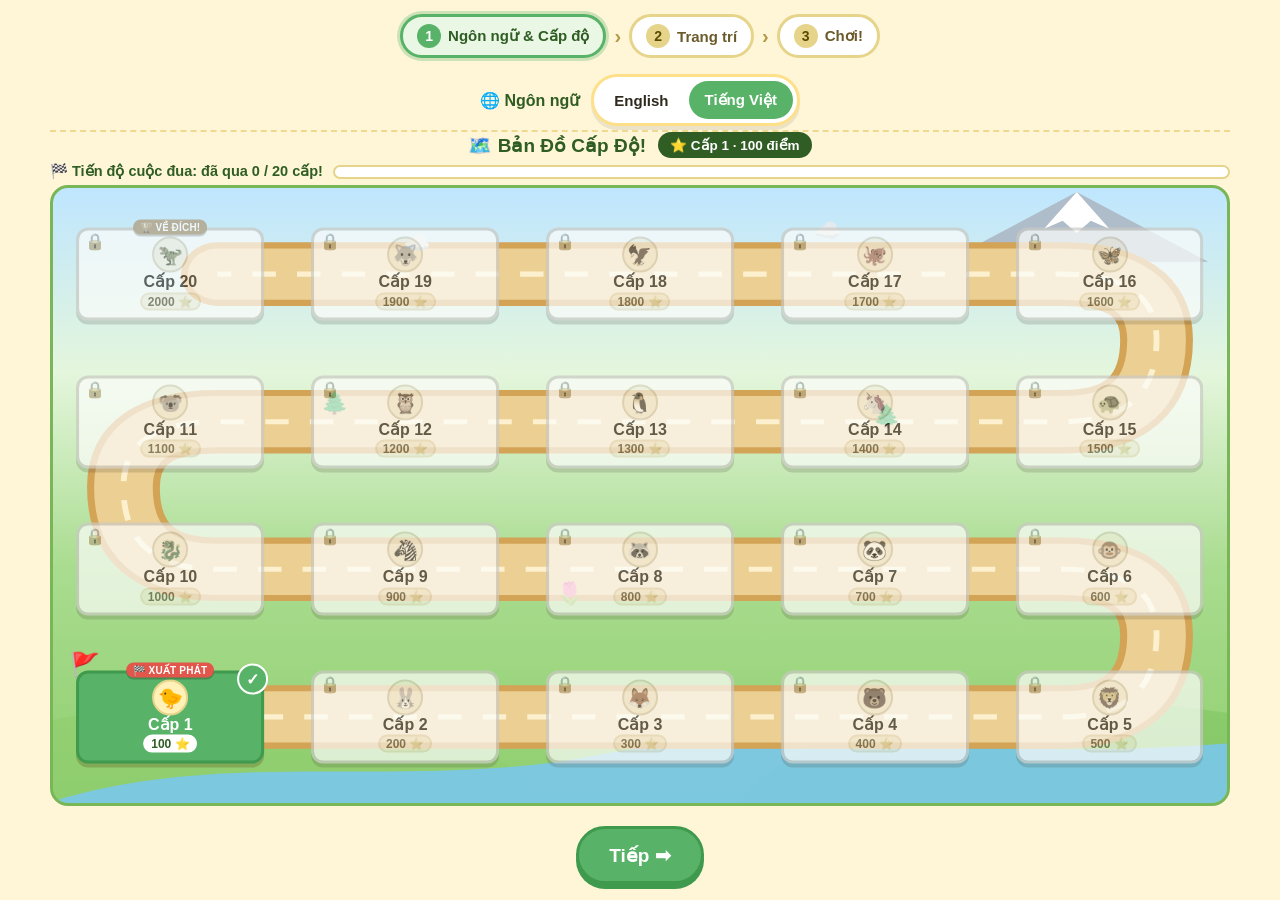
==== commit d5b9deab: "feat(chess): underwater 3D scene with swimming fish" ====
--- a/chess/index.html
+++ b/chess/index.html
@@ -1871,6 +1871,16 @@
   body[data-step="1"] .level-picker .level-map .lvl-name{ font-size:11px; }
   body[data-step="1"] .level-picker .level-map .lvl-pts{ font-size:10px; padding:1px 5px; }
 }
+/* Underwater shimmer over the 3D sea — soft surface light and drifting
+   ripples. Pointer-events:none so the board and every button stay clickable. */
+body.view-3d[data-step="3"] .board3d-wrap::after{
+  content:""; position:absolute; inset:0; z-index:1; pointer-events:none;
+  background:radial-gradient(ellipse at 50% 0%,rgba(120,235,255,.16),transparent 55%),
+             repeating-linear-gradient(105deg,rgba(255,255,255,.05) 0 26px,transparent 26px 90px);
+  animation:seaShimmer 9s ease-in-out infinite alternate;
+}
+@keyframes seaShimmer{ from{ background-position:0 0,0 0; } to{ background-position:0 0,90px 0; } }
+@media (prefers-reduced-motion: reduce){ body.view-3d[data-step="3"] .board3d-wrap::after{ animation:none; } }
 </style>
 </head>
 <body data-step="1" data-theme-mode="auto" data-effective-theme="light">
@@ -2188,25 +2198,17 @@
   if(typeof T3==='undefined'||!T3||!T3.ready||!T3.scene)return;
   const dark=effectiveTheme()==='dark';
   try{
-    /* Sky + weather follow Light / Dark / Auto: bright sunny day in Light,
-       night with stars and moon in Dark (Auto resolves via effectiveTheme). */
-    if(T3.scene.background&&T3.scene.background.setHex)T3.scene.background.setHex(dark?0x0d1830:0x87bfe8);
-    if(T3.scene.fog&&T3.scene.fog.color&&T3.scene.fog.color.setHex)T3.scene.fog.color.setHex(dark?0x0d1830:0x87bfe8);
-    if(T3.hemi)T3.hemi.intensity=dark?0.55:0.95;
-    if(T3.sun){ T3.sun.intensity=dark?0.8:1.6; if(T3.sun.color&&T3.sun.color.setHex)T3.sun.color.setHex(dark?0xbdd3ff:0xfff2d8); }
-    if(T3.fill)T3.fill.intensity=dark?0.12:0.35;
+    /* Water follows Light / Dark / Auto: bright turquoise shallows in
+       Light, deep night sea in Dark (Auto resolves via effectiveTheme). */
+    if(T3.scene.background&&T3.scene.background.setHex)T3.scene.background.setHex(dark?0x062942:0x1a86a8);
+    if(T3.scene.fog&&T3.scene.fog.color&&T3.scene.fog.color.setHex)T3.scene.fog.color.setHex(dark?0x062942:0x1a86a8);
+    if(T3.hemi)T3.hemi.intensity=dark?0.6:1.05;
+    if(T3.sun){ T3.sun.intensity=dark?0.55:1.25; if(T3.sun.color&&T3.sun.color.setHex)T3.sun.color.setHex(dark?0x9fc9ff:0xdff7ff); }
+    if(T3.fill)T3.fill.intensity=dark?0.18:0.45;
     /* a warm light over the board that stays on at night, so the board and
-       the Staunton pieces are always clearly lit and easy to play */
+       the pieces are always clearly lit and easy to play */
     if(T3.boardLight)T3.boardLight.intensity=dark?0.95:0.0;
-    if(T3.grassMat)T3.grassMat.color.setHex(dark?0x5f7a4a:0xa8c68a);
-    if(T3.rockMat)T3.rockMat.color.setHex(dark?0x4e4c58:0x8d8378);
-    if(T3.fallsMat)T3.fallsMat.color.setHex(dark?0x8fa8c8:0xcfe6f7);
-    if(T3.basinMat)T3.basinMat.color.setHex(dark?0x33507a:0x9fc6e8);
-    if(T3.starsMat)T3.starsMat.opacity=dark?1:0;
-    if(T3.moon)T3.moon.visible=dark;
-    if(T3.sunBall)T3.sunBall.visible=!dark;
-    /* the birds fly by day and sleep at night, like the sun and moon */
-    if(T3.birdGroup)T3.birdGroup.visible=!dark;
+    if(T3.sandMat)T3.sandMat.color.setHex(dark?0x3b5f6b:0x8fc9c9);
   }catch(e){}
 }
 function syncThemeUI(){
@@ -2968,7 +2970,7 @@
 
 /* ============ 3D view (three.js) ============ */
 const REDUCED_MOTION=window.matchMedia&&window.matchMedia('(prefers-reduced-motion: reduce)').matches;
-const T3={ready:false,scene:null,camera:null,renderer:null,tiles:[],frameMat:null,pieceGroup:null,markGroup:null,mats:null,foam:[],waterTex:null,fallsTex:null,fallsFoam:[],basinTex:null,rockMat:null,fallsMat:null,basinMat:null,starsMat:null,moon:null,sunBall:null,boardLight:null,birdGroup:null,fishGroup:null,capsGroup:null,birds:[],fishes:[],waves:[],cam:{theta:0,phi:0.75,radius:14.2},raf:0,lastT:0,motionOn:!REDUCED_MOTION,lastHistLen:0,locked:true};
+const T3={ready:false,scene:null,camera:null,renderer:null,tiles:[],frameMat:null,pieceGroup:null,markGroup:null,mats:null,sandMat:null,sandTex:null,boardLight:null,fishGroup:null,bubbles:[],weeds:[],fishes:[],cam:{theta:0,phi:0.75,radius:14.2},raf:0,lastT:0,motionOn:!REDUCED_MOTION,lastHistLen:0,locked:true};
 function pieceMats3D(){
   /* The cache is keyed on EVERYTHING the materials depend on: the
      design, which colour set is “yours”, which is the computer's, and
@@ -3252,18 +3254,11 @@
   return g;
 }
 function buildPieceMesh(t,col){ if(pieceStyle==='animals')return buildAnimal3D(t,col); if(pieceStyle==='robots')return buildRobot3D(t,col); return buildPiece3D(t,col); }
-function grassTexture(){
+function sandTexture(){
   const cv=document.createElement('canvas'); cv.width=cv.height=256; const x=cv.getContext('2d');
-  x.fillStyle='#6f9e4a'; x.fillRect(0,0,256,256);
-  for(let i=0;i<2600;i++){ x.fillStyle=Math.random()<0.5?'rgba(46,94,28,0.35)':'rgba(150,190,95,0.30)'; x.fillRect(Math.random()*256,Math.random()*256,2,3); }
-  const tex=new THREE.CanvasTexture(cv); tex.wrapS=tex.wrapT=THREE.RepeatWrapping; tex.repeat.set(10,10); return tex;
-}
-function waterTexture(){
-  const cv=document.createElement('canvas'); cv.width=128; cv.height=256; const x=cv.getContext('2d');
-  x.fillStyle='#3f7fbf'; x.fillRect(0,0,128,256);
-  x.strokeStyle='rgba(210,235,255,0.55)'; x.lineWidth=3;
-  for(let i=0;i<9;i++){ x.beginPath(); const y=i*30+8; x.moveTo(6,y); x.bezierCurveTo(40,y-7,84,y+7,122,y-3); x.stroke(); }
-  const tex=new THREE.CanvasTexture(cv); tex.wrapS=tex.wrapT=THREE.RepeatWrapping; tex.repeat.set(1,5); return tex;
+  x.fillStyle='#b9d6c4'; x.fillRect(0,0,256,256);
+  for(let i=0;i<2200;i++){ x.fillStyle=Math.random()<0.5?'rgba(70,120,110,0.22)':'rgba(230,255,245,0.30)'; x.fillRect(Math.random()*256,Math.random()*256,2,2); }
+  const tex=new THREE.CanvasTexture(cv); tex.wrapS=tex.wrapT=THREE.RepeatWrapping; tex.repeat.set(12,12); return tex;
 }
 function makeRock(x,z,s){
   const m=new THREE.Mesh(new THREE.DodecahedronGeometry(0.55*s,0),new THREE.MeshStandardMaterial({color:0x8d8d89,roughness:.95,flatShading:true}));
@@ -3294,34 +3289,11 @@
   }
   scene.add(g);
 }
-/* ============ SEA LIFE — birds flying around the mountain, and a sea
-   full of fish below it. Birds are little low-poly figures (body, head,
-   beak, tail and two wing pivots) circling the peak at different
-   heights; fish swim in a ring around the island at the surface, and a
-   few leap right out of the water with a splash. Everything is driven
-   from animateSeaLife3D in the render loop and pauses with the same
-   Motion toggle as the pieces. ============ */
-const SEA_Y=-14.62; /* the water surface, same height as the sea disc */
-function makeBird3D(bodyColor,wingColor,scale){
-  const g=new THREE.Group();
-  const bodyMat=new THREE.MeshStandardMaterial({color:bodyColor,roughness:.7,flatShading:true,fog:false});
-  const wingMat=new THREE.MeshStandardMaterial({color:wingColor,roughness:.8,flatShading:true,fog:false,side:THREE.DoubleSide});
-  const body=new THREE.Mesh(new THREE.SphereGeometry(0.34,14,10),bodyMat); body.scale.set(0.85,0.8,1.45); g.add(body);
-  const head=new THREE.Mesh(new THREE.SphereGeometry(0.20,14,10),bodyMat); head.position.set(0,0.10,0.44); g.add(head);
-  const beak=new THREE.Mesh(new THREE.ConeGeometry(0.07,0.22,10),new THREE.MeshStandardMaterial({color:0xff9f1c,roughness:.5,fog:false}));
-  beak.rotation.x=Math.PI/2; beak.position.set(0,0.08,0.68); g.add(beak);
-  const eyeMat=new THREE.MeshBasicMaterial({color:0x1d1710,fog:false});
-  [-1,1].forEach(s=>{ const e=new THREE.Mesh(new THREE.SphereGeometry(0.028,8,8),eyeMat); e.position.set(s*0.105,0.17,0.56); g.add(e); });
-  const tail=new THREE.Mesh(new THREE.BoxGeometry(0.32,0.04,0.30),wingMat); tail.position.set(0,0.04,-0.56); tail.rotation.x=-0.28; g.add(tail);
-  const wingR=new THREE.Group(); wingR.position.set(0.14,0.12,0.02);
-  const wr=new THREE.Mesh(new THREE.BoxGeometry(0.82,0.035,0.36),wingMat); wr.position.x=0.44; wingR.add(wr); g.add(wingR);
-  const wingL=new THREE.Group(); wingL.position.set(-0.14,0.12,0.02);
-  const wl=new THREE.Mesh(new THREE.BoxGeometry(0.82,0.035,0.36),wingMat); wl.position.x=-0.44; wingL.add(wl); g.add(wingL);
-  g.userData.wingR=wingR; g.userData.wingL=wingL;
-  g.scale.setScalar(scale||1);
-  g.traverse(o=>{ o.castShadow=false; o.receiveShadow=false; });
-  return g;
-}
+/* ============ UNDERWATER LIFE — little low-poly fish swim in schools
+   around the board, bubbles rise from the sea floor, coral and seaweed
+   sway in the current. Everything runs from animateSeaLife3D and pauses
+   with the Motion toggle, just like the chess pieces. ============ */
+const SEA_FLOOR_Y=-1.35;
 function makeFish3D(color,scale){
   const g=new THREE.Group();
   const mat=new THREE.MeshStandardMaterial({color:color,roughness:.45,metalness:.05,flatShading:true});
@@ -3340,118 +3312,77 @@
   return g;
 }
 function buildSeaLife3D(scene){
-  /* ---- birds: a flock circling the mountain top, each on its own
-     circle, height and flap rhythm, some clockwise, some the other way */
-  const birdGroup=new THREE.Group(); scene.add(birdGroup); T3.birdGroup=birdGroup; T3.birds=[];
-  const birdSpecs=[
-    [0xffffff,0xb8c7d1,16.5,6.2,0.115,1.15],[0xffffff,0x8fc7e8,19.5,8.4,0.095,1.3],
-    [0xffe066,0xf2b13c,22.5,10.6,-0.085,1.05],[0xffffff,0xb8c7d1,25.5,12.4,0.075,1.4],
-    [0xffb3c1,0xe87a90,18.2,9.3,-0.105,0.95],[0xa8e6d8,0x4fb3a0,24.0,7.4,0.09,1.1],
-    [0xffffff,0x8fc7e8,28.0,11.2,-0.07,1.25]
-  ];
-  birdSpecs.forEach((sp,i)=>{
-    const b=makeBird3D(sp[0],sp[1],sp[5]);
-    b.userData.ang=i*0.9+0.4; b.userData.rad=sp[2]; b.userData.h=sp[3];
-    b.userData.speed=sp[4]; b.userData.flap=6.5+(i%4)*1.1; b.userData.phase=i*1.37;
-    b.position.set(Math.cos(b.userData.ang)*sp[2],sp[3],Math.sin(b.userData.ang)*sp[2]);
-    birdGroup.add(b); T3.birds.push(b);
-  });
-  /* ---- the sea floor life: fish swimming around the island ---- */
+  /* ---- 40 fish in four schools circling the board at different
+     depths. Radii start past the coordinate discs, so no fish sits
+     on a square; a few big ones swim above the board. ---- */
   const fishGroup=new THREE.Group(); scene.add(fishGroup); T3.fishGroup=fishGroup; T3.fishes=[];
-  const fishColors=[0xff8c42,0xff6b6b,0xffd23f,0x2ec4b6,0xff8fab,0x5aa9e6,0xff8c42,0x7bc950,0xff6b6b,0xffd23f];
-  fishColors.forEach((col,i)=>{
-    const f=makeFish3D(col,0.95+(i%4)*0.16);
-    const rad=23.5+(i%5)*3.1;
-    f.userData.mode='swim'; f.userData.rad=rad; f.userData.ang=i*0.63+0.3;
-    f.userData.speed=(i%4===3?-1:1)*(1.55+(i%3)*0.3)/rad; f.userData.phase=i*1.13;
-    f.position.set(Math.cos(f.userData.ang)*rad,SEA_Y+0.20,Math.sin(f.userData.ang)*rad);
+  const fishColors=[0xff8c42,0xff6b6b,0xffd23f,0x2ec4b6,0xff8fab,0x5aa9e6,0x7bc950,0xffe066,0x4dd0e1,0xf78fb3];
+  for(let i=0;i<40;i++){
+    const school=i%4, overhead=i%3===0, hero=i<6;
+    const f=makeFish3D(fishColors[(i+school*3)%fishColors.length],hero?1.35+(i%3)*0.2:overhead?1.1+(i%4)*0.15:0.7+(i%4)*0.11);
+    const rad=hero?8.5+(i%2)*0.8:overhead?5.5+(i%4)*0.8:7.2+school*1.8+(i%5)*0.9;
+    f.userData.rad=rad; f.userData.ang=hero?Math.PI+(i-2.5)*0.14:i*0.83+school*0.4;
+    f.userData.speed=hero?(i%2?1:-1)*(0.03+(i%3)*0.01):(school%2?-1:1)*(0.85+(i%5)*0.16)/rad;
+    f.userData.phase=i*1.13; f.userData.baseY=hero?0.6+(i%3)*1.3:overhead?1.5+(i%5)*1.0:0.6+(i%6)*1.0; f.userData.bob=0.22+(i%3)*0.16;
+    f.position.set(Math.cos(f.userData.ang)*rad,f.userData.baseY,Math.sin(f.userData.ang)*rad);
     fishGroup.add(f); T3.fishes.push(f);
-  });
-  /* leaping fish: hidden under the water most of the time, then one
-     jumps out in a happy arc and splashes back in */
-  [[25.5,8.5,0xff8c42],[29.5,10.5,0x2ec4b6],[33.5,12.5,0xffd23f]].forEach((sp,i)=>{
-    const f=makeFish3D(sp[2],1.15);
-    f.userData.mode='jump'; f.userData.rad=sp[0]; f.userData.ang=i*2.1+0.8;
-    f.userData.period=sp[1]; f.userData.leapDur=1.15; f.userData.leapSpan=0.17;
-    f.userData.leapH=2.1+(i%3)*0.35; f.userData.cyc=i*3.1+1.5; f.visible=false;
-    const splash=new THREE.Mesh(new THREE.RingGeometry(0.52,0.74,24),new THREE.MeshBasicMaterial({color:0xffffff,transparent:true,opacity:0,side:THREE.DoubleSide,depthWrite:false}));
-    splash.rotation.x=-Math.PI/2; splash.position.y=SEA_Y+0.06; fishGroup.add(splash);
-    f.userData.splash=splash;
-    fishGroup.add(f); T3.fishes.push(f);
-  });
-  /* ---- sea waves: soft white rings forever spreading out from the
-     island, plus little whitecaps drifting slowly around it ---- */
-  T3.waves=[];
-  for(let i=0;i<4;i++){
-    const w=new THREE.Mesh(new THREE.RingGeometry(0.96,1.0,56),new THREE.MeshBasicMaterial({color:0xffffff,transparent:true,opacity:0.4,side:THREE.DoubleSide,depthWrite:false}));
-    w.rotation.x=-Math.PI/2; w.position.y=SEA_Y+0.05; w.userData.p=i/4;
-    scene.add(w); T3.waves.push(w);
-  }
-  const capsGroup=new THREE.Group(); scene.add(capsGroup); T3.capsGroup=capsGroup;
-  const capMat=new THREE.MeshBasicMaterial({color:0xffffff,transparent:true,opacity:.32,depthWrite:false});
-  for(let i=0;i<16;i++){
-    const a=i*0.7+((i*37)%10)*0.06, rr=23+((i*29)%30);
-    const cap=new THREE.Mesh(new THREE.CircleGeometry(0.55+((i*13)%10)*0.06,10),capMat);
-    cap.rotation.x=-Math.PI/2; cap.scale.set(1.6,0.7,1);
-    cap.position.set(Math.cos(a)*rr,SEA_Y+0.04,Math.sin(a)*rr);
-    capsGroup.add(cap);
-  }
-  /* two tiny sandy islets far out in the sea, so the horizon feels real */
-  const sandMat=new THREE.MeshStandardMaterial({color:0xe8d8a0,roughness:1,flatShading:true});
-  [[30,-30,2.6],[-41,-14,1.9]].forEach(p=>{
-    const isle=new THREE.Mesh(new THREE.CylinderGeometry(p[2],p[2]*1.25,0.5,10),sandMat);
-    isle.position.set(p[0],SEA_Y-0.12,p[1]); isle.receiveShadow=true; scene.add(isle);
-    const rk=makeRock(p[0]+0.6,p[1]+0.3,0.8); rk.position.y=SEA_Y+0.35; scene.add(rk);
-  });
+  }
+  /* ---- bubbles rising from the sand, then starting over at the top ---- */
+  T3.bubbles=[];
+  const bubbleMat=new THREE.MeshBasicMaterial({color:0xe8fbff,transparent:true,opacity:0.45,depthWrite:false,fog:false});
+  for(let i=0;i<34;i++){
+    const b=new THREE.Mesh(new THREE.SphereGeometry(0.05+(i%5)*0.045,8,6),bubbleMat);
+    const a=Math.random()*Math.PI*2, rr=2+Math.random()*14;
+    b.position.set(Math.cos(a)*rr,SEA_FLOOR_Y+Math.random()*18,Math.sin(a)*rr);
+    b.userData.speed=0.7+Math.random()*1.1; b.userData.phase=Math.random()*6;
+    scene.add(b); T3.bubbles.push(b);
+  }
+  /* ---- coral fans, swaying seaweed and rocks around the board ---- */
+  const coralCols=[0xff7a8a,0xffa53f,0xb478e8,0x4fd1c5];
+  for(let i=0;i<18;i++){
+    const a=i*0.77, rr=6.8+(i%6)*1.5;
+    const mat=new THREE.MeshStandardMaterial({color:coralCols[i%coralCols.length],roughness:.8,flatShading:true});
+    for(let j=0;j<3;j++){
+      const arm=new THREE.Mesh(new THREE.ConeGeometry(0.13,0.6+j*0.18,6),mat);
+      arm.position.set(Math.cos(a)*rr+(j-1)*0.28,SEA_FLOOR_Y+0.3+j*0.08,Math.sin(a)*rr+(j%2)*0.2);
+      arm.rotation.z=(j-1)*0.32; arm.castShadow=true; scene.add(arm);
+    }
+  }
+  const weedMat=new THREE.MeshStandardMaterial({color:0x3f9e63,roughness:.9,side:THREE.DoubleSide});
+  T3.weeds=[];
+  for(let i=0;i<14;i++){
+    const a=i*1.13, rr=7.2+(i%5)*1.9;
+    const w=new THREE.Group(); w.position.set(Math.cos(a)*rr,SEA_FLOOR_Y,Math.sin(a)*rr);
+    for(let j=0;j<3;j++){
+      const blade=new THREE.Mesh(new THREE.ConeGeometry(0.10,1.0+(j%2)*0.5,5),weedMat);
+      blade.position.set((j-1)*0.18,0.5+j*0.1,0); blade.rotation.z=(j-1)*0.22; w.add(blade);
+    }
+    w.userData.phase=i*0.7; scene.add(w); T3.weeds.push(w);
+  }
+  for(let i=0;i<10;i++){
+    const a=i*1.9, rr=6.6+(i%4)*2.2;
+    const rk=makeRock(Math.cos(a)*rr,Math.sin(a)*rr,0.55+(i%3)*0.28);
+    rk.position.y=SEA_FLOOR_Y+0.1; scene.add(rk);
+  }
 }
 function animateSeaLife3D(now,dt){
   const t=now/1000, active=T3.motionOn, step=active?dt:0;
-  /* birds: follow their circle, bob gently, flap both wings together.
-     lookAt aims the head (+Z) at the next point on the circle. */
-  if(T3.birdGroup&&T3.birdGroup.visible){
-    for(const b of T3.birds){
-      const u=b.userData; u.ang+=step*u.speed;
-      const x=Math.cos(u.ang)*u.rad, z=Math.sin(u.ang)*u.rad;
-      b.position.set(x,u.h+(active?Math.sin(t*0.9+u.phase)*0.7:0),z);
-      const na=u.ang+0.06*(u.speed>=0?1:-1);
-      b.lookAt(Math.cos(na)*u.rad,b.position.y,Math.sin(na)*u.rad);
-      const flap=active?(0.12+Math.sin(t*u.flap+u.phase)*0.62):0.25;
-      if(u.wingR)u.wingR.rotation.z=flap;
-      if(u.wingL)u.wingL.rotation.z=-flap;
+  for(const f of T3.fishes){
+    const u=f.userData; u.ang+=step*u.speed;
+    const x=Math.cos(u.ang)*u.rad, z=Math.sin(u.ang)*u.rad;
+    f.position.set(x,u.baseY+(active?Math.sin(t*1.3+u.phase)*u.bob:0),z);
+    const na=u.ang+0.07*(u.speed>=0?1:-1);
+    f.lookAt(Math.cos(na)*u.rad,f.position.y,Math.sin(na)*u.rad);
+    if(u.tail)u.tail.rotation.y=active?Math.sin(t*9+u.phase)*0.42:0;
+  }
+  if(active){
+    for(const b of T3.bubbles){
+      b.position.y+=dt*b.userData.speed;
+      b.position.x+=Math.sin(t*1.4+b.userData.phase)*dt*0.12;
+      if(b.position.y>16)b.position.y=SEA_FLOOR_Y;
     }
-  }
-  /* fish */
-  for(const f of T3.fishes){
-    const u=f.userData;
-    if(u.mode==='jump'){
-      u.cyc+=step; const cyc=u.cyc%u.period;
-      if(active&&cyc<u.leapDur){
-        const p=cyc/u.leapDur, a0=u.ang+u.leapSpan*p;
-        const posAt=pp=>{ const aa=u.ang+u.leapSpan*pp; return [Math.cos(aa)*u.rad,SEA_Y+0.15+Math.sin(pp*Math.PI)*u.leapH,Math.sin(aa)*u.rad]; };
-        const cur=posAt(p), nxt=posAt(Math.min(1,p+0.03));
-        f.visible=true; f.position.set(cur[0],cur[1],cur[2]); f.lookAt(nxt[0],nxt[1],nxt[2]);
-        if(u.tail)u.tail.rotation.y=Math.sin(t*16+u.phase)*0.3;
-        /* splash where the fish leaves and lands in the water */
-        const sp=u.splash, edge=p<0.5?p:1-p;
-        if(sp){ const ep=posAt(p<0.5?0:1); sp.position.x=ep[0]; sp.position.z=ep[2];
-          const k=Math.max(0,1-edge/0.22); const s=0.7+k*1.8; sp.scale.set(s,s,s); sp.material.opacity=k*0.85; }
-      } else { f.visible=false; if(u.splash)u.splash.material.opacity=0; }
-      continue;
-    }
-    u.ang+=step*u.speed;
-    const x=Math.cos(u.ang)*u.rad, z=Math.sin(u.ang)*u.rad;
-    f.position.set(x,SEA_Y+0.20+(active?Math.sin(t*1.8+u.phase)*0.07:0),z);
-    const na=u.ang+0.08*(u.speed>=0?1:-1);
-    f.lookAt(Math.cos(na)*u.rad,f.position.y,Math.sin(na)*u.rad);
-    if(u.tail)u.tail.rotation.y=active?Math.sin(t*8+u.phase)*0.42:0;
-  }
-  /* waves spread out and fade; whitecaps drift very slowly around */
-  for(const w of T3.waves){
-    if(active)w.userData.p=(w.userData.p+dt*0.13)%1;
-    const r=19.6+w.userData.p*7.5; w.scale.set(r,r,r);
-    w.material.opacity=0.45*(1-w.userData.p);
-  }
-  if(T3.capsGroup&&active)T3.capsGroup.rotation.y+=dt*0.005;
+    for(const w of T3.weeds)w.rotation.z=Math.sin(t*0.8+w.userData.phase)*0.09;
+  }
 }
 function init3D(){
   const host=$('threeHost');
@@ -3462,89 +3393,28 @@
     renderer.shadowMap.enabled=true; renderer.shadowMap.type=THREE.PCFShadowMap;
     if('outputColorSpace' in renderer && THREE.SRGBColorSpace)renderer.outputColorSpace=THREE.SRGBColorSpace;
     host.appendChild(renderer.domElement);
-    const scene=new THREE.Scene(); scene.background=new THREE.Color(0x87bfe8); scene.fog=new THREE.Fog(0x87bfe8,40,115);
+    const scene=new THREE.Scene(); scene.background=new THREE.Color(0x1a86a8); scene.fog=new THREE.Fog(0x1a86a8,10,50);
     const camera=new THREE.PerspectiveCamera(42,1,0.1,260);
-    // lights: key sun + fill + ambient bounce
-    T3.hemi=new THREE.HemisphereLight(0xffffff,0x41602e,0.95); scene.add(T3.hemi);
-    const sun=new THREE.DirectionalLight(0xfff2d8,1.6); T3.sun=sun; sun.position.set(7,13,5); sun.castShadow=true;
+    // lights: sunlight from the surface + cool water fill + ambient bounce
+    T3.hemi=new THREE.HemisphereLight(0xd9f6ff,0x2e7e86,1.05); scene.add(T3.hemi);
+    const sun=new THREE.DirectionalLight(0xdff7ff,1.25); T3.sun=sun; sun.position.set(7,13,5); sun.castShadow=true;
     sun.shadow.mapSize.set(2048,2048); sun.shadow.camera.left=-16; sun.shadow.camera.right=16; sun.shadow.camera.top=16; sun.shadow.camera.bottom=-16; sun.shadow.camera.far=40;
     scene.add(sun);
-    const fill=new THREE.DirectionalLight(0xdfeaff,0.35); T3.fill=fill; fill.position.set(-8,6,-7); scene.add(fill);
+    const fill=new THREE.DirectionalLight(0xbfe9ff,0.45); T3.fill=fill; fill.posi